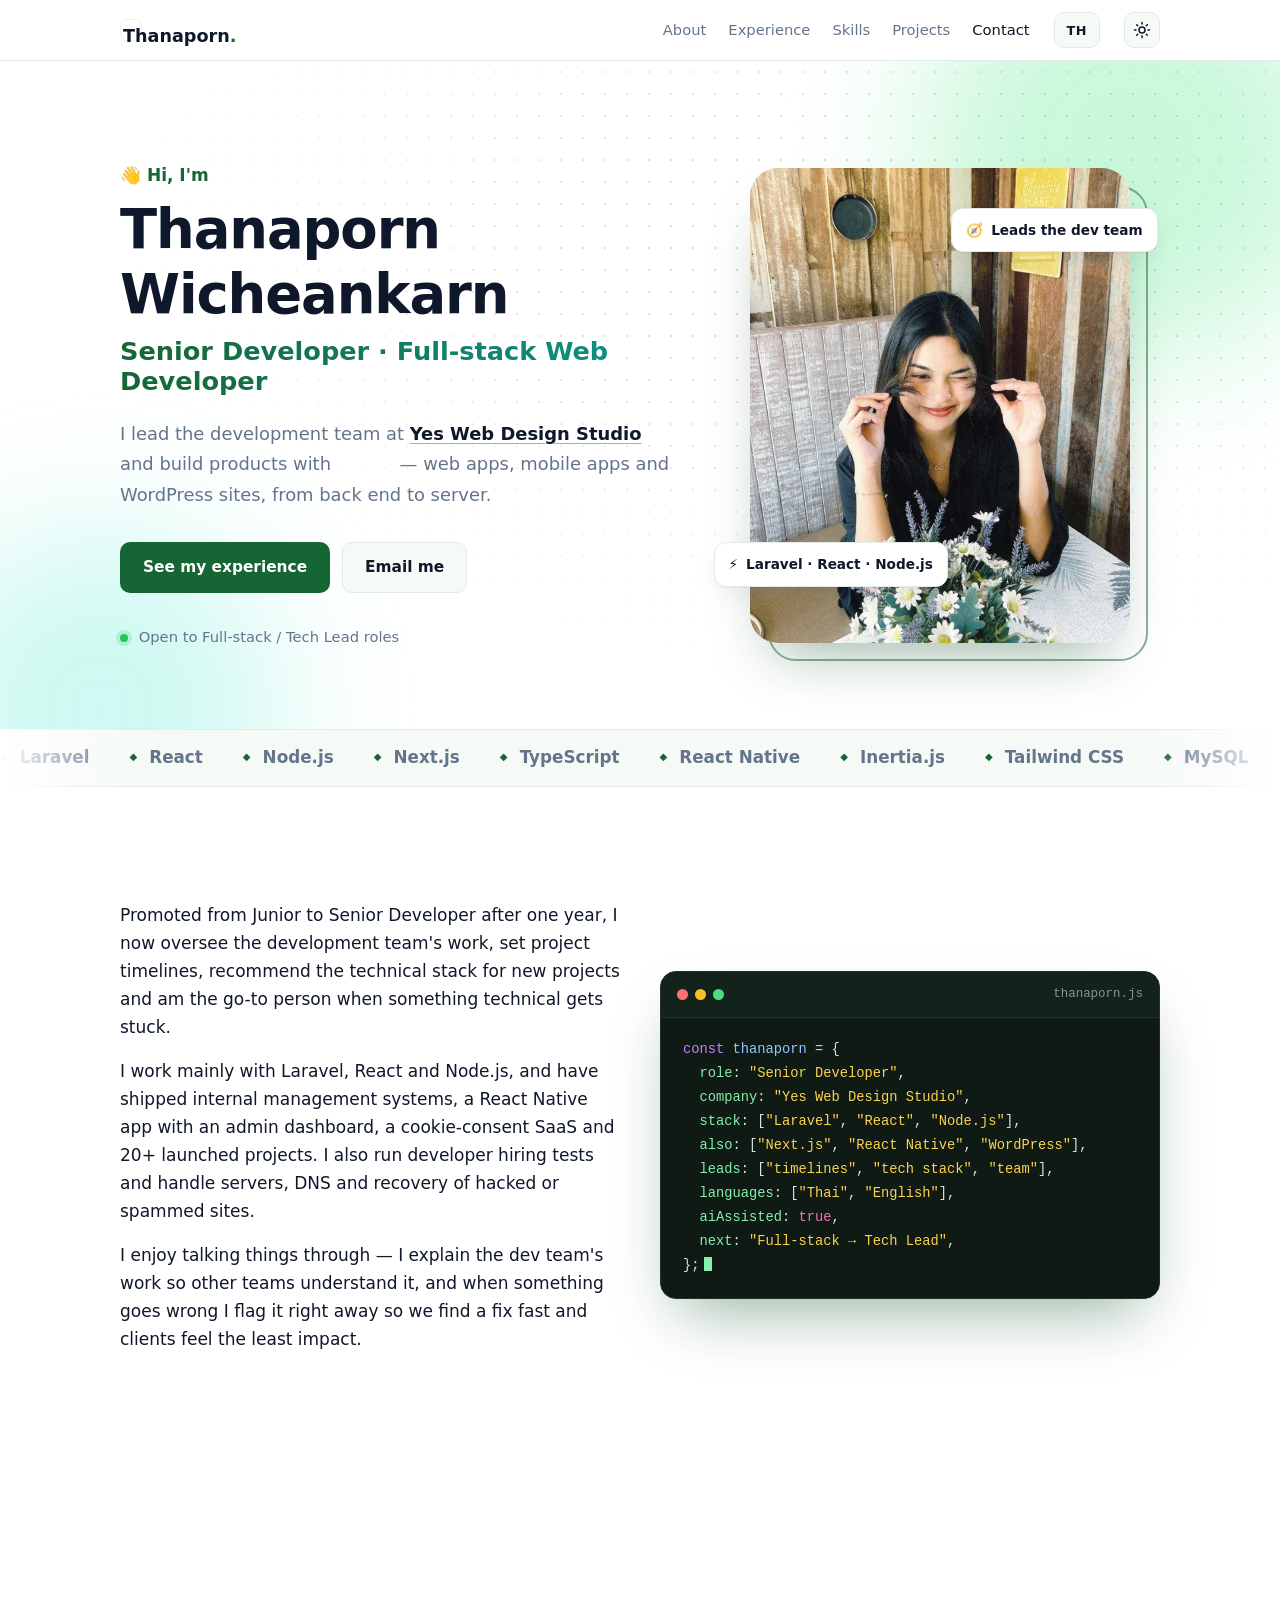
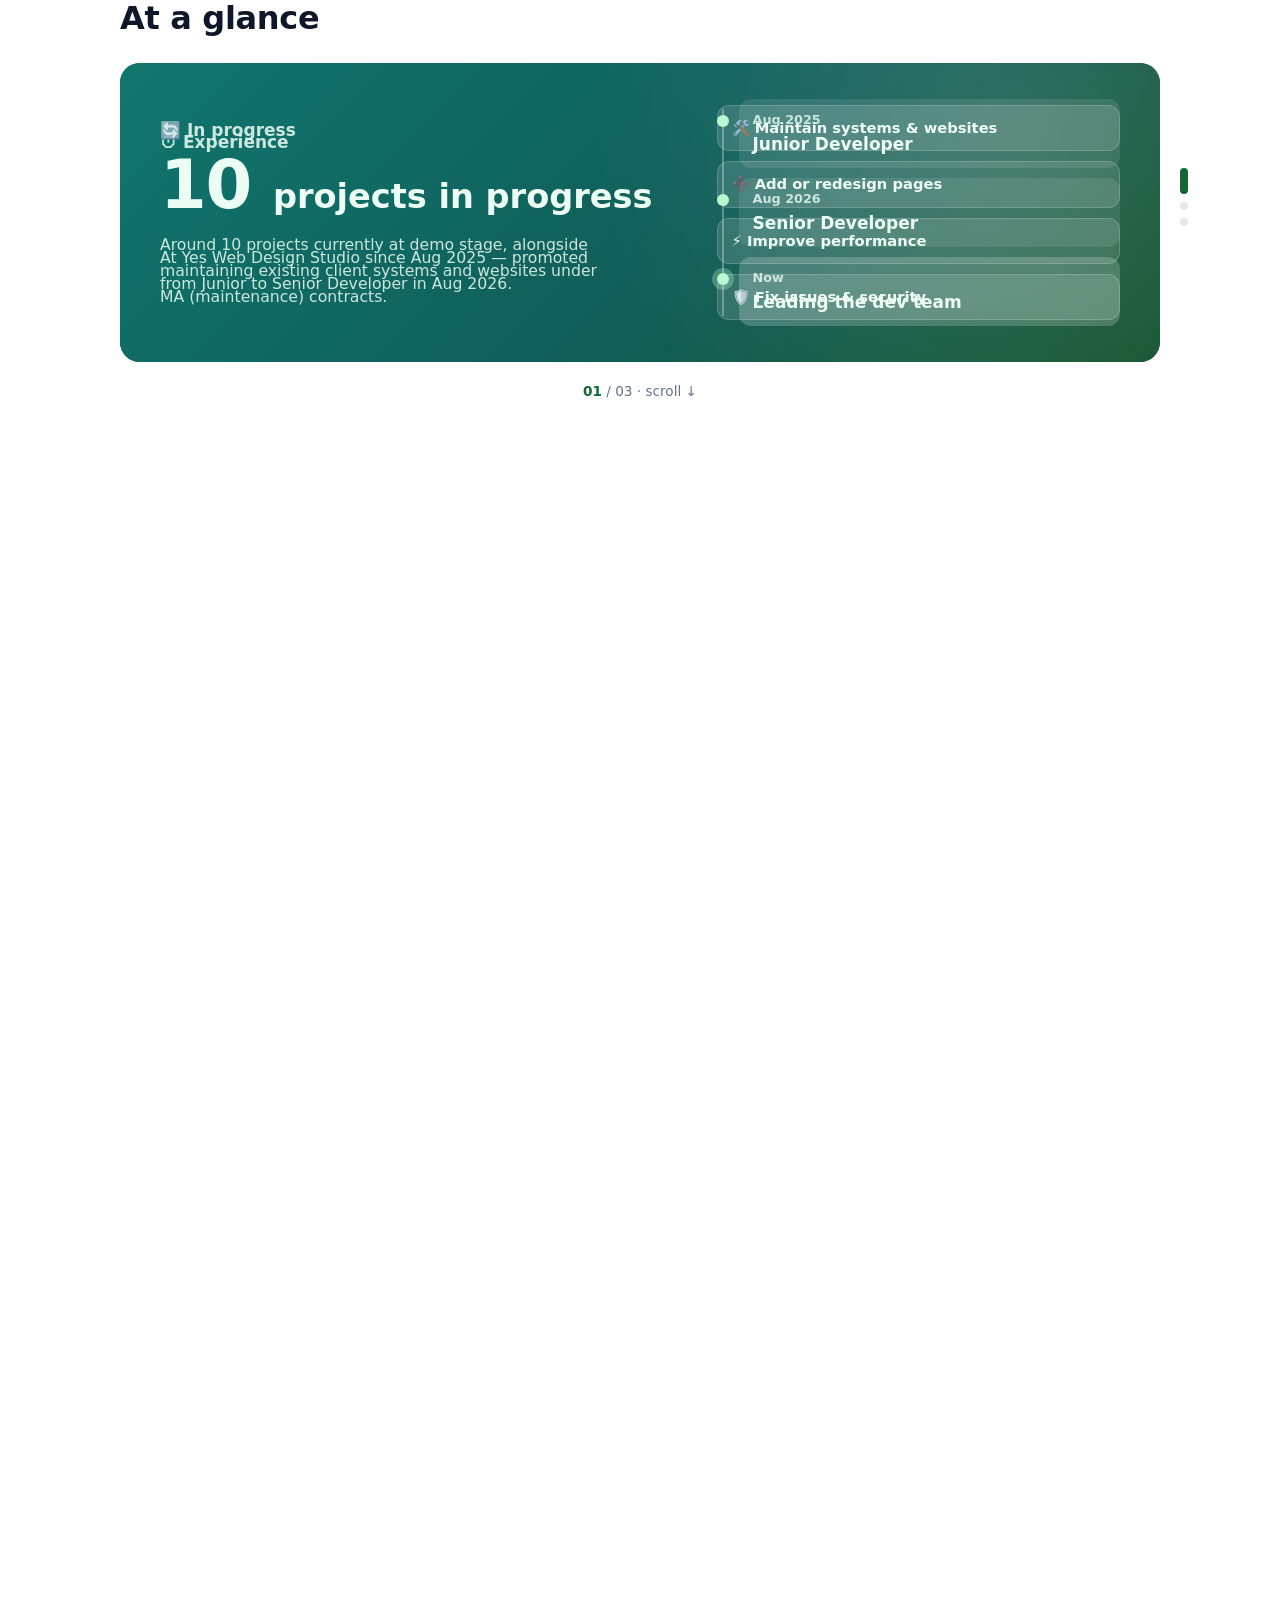
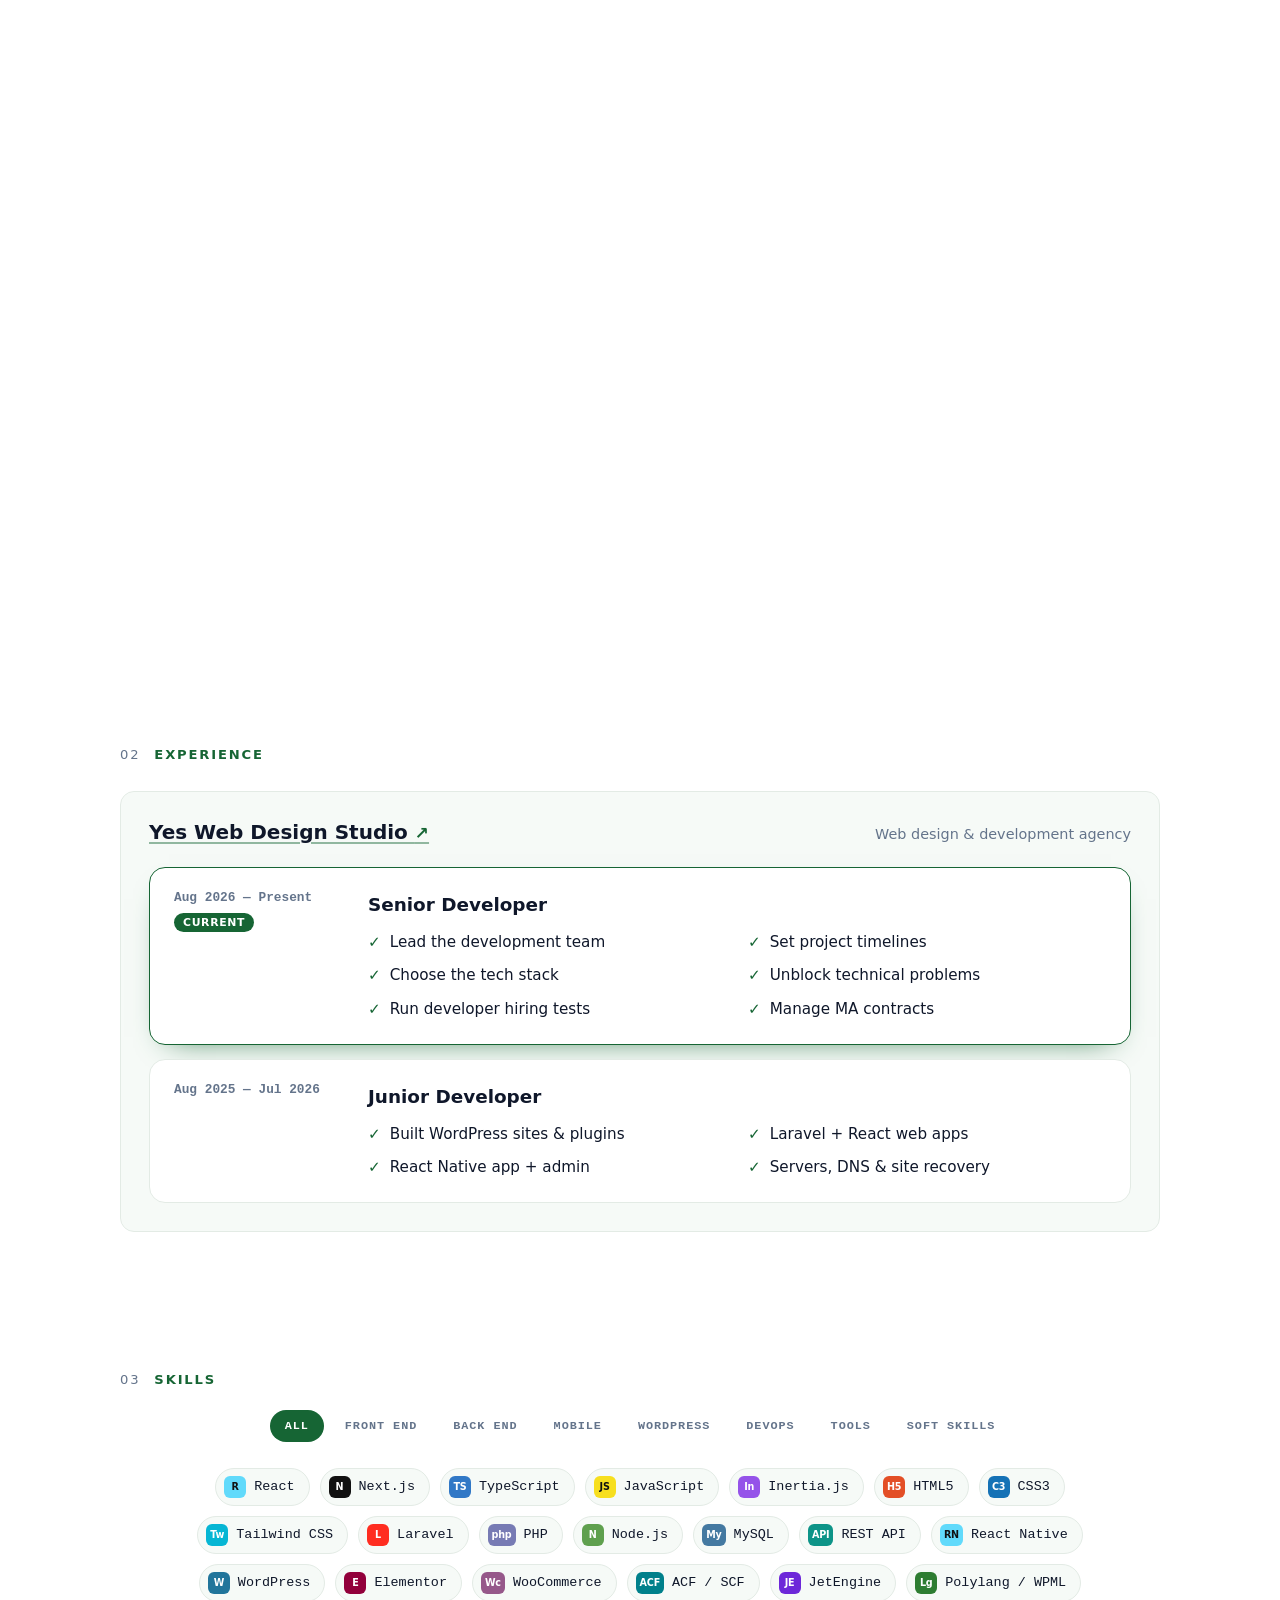
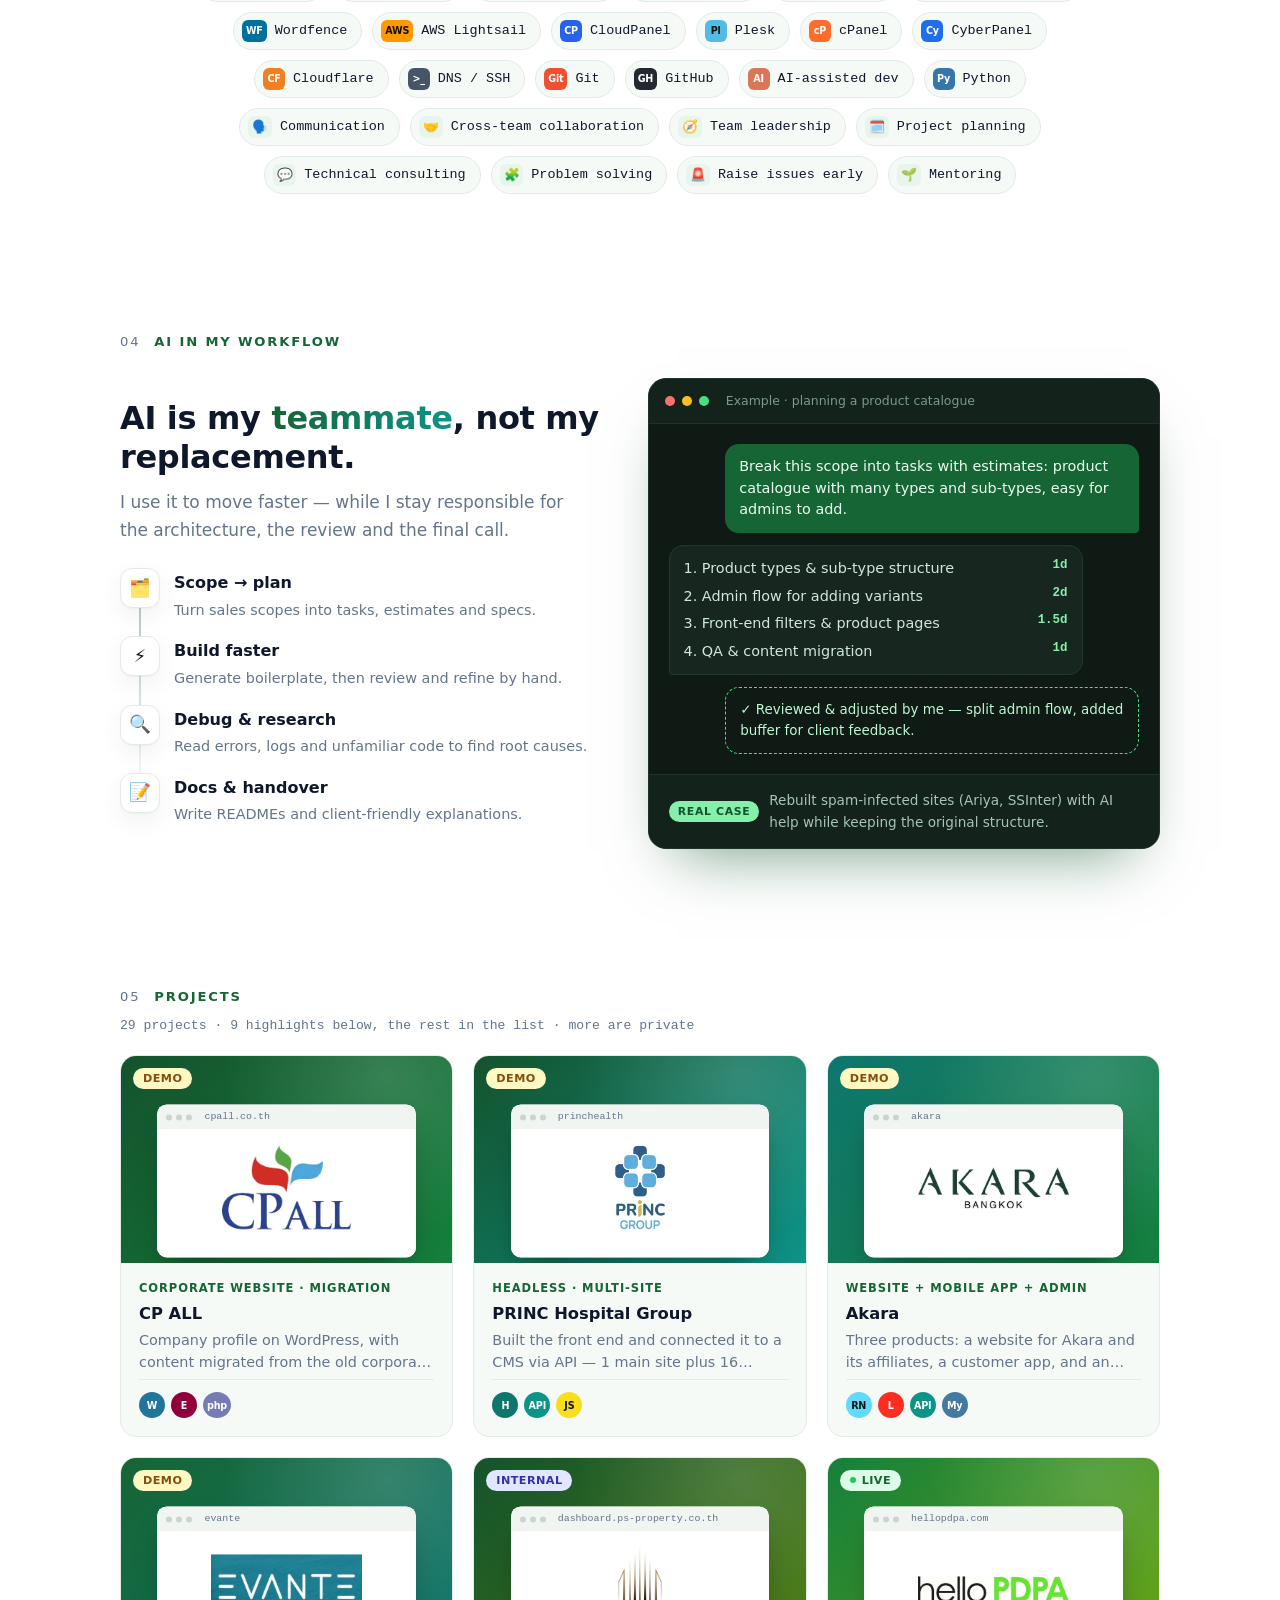
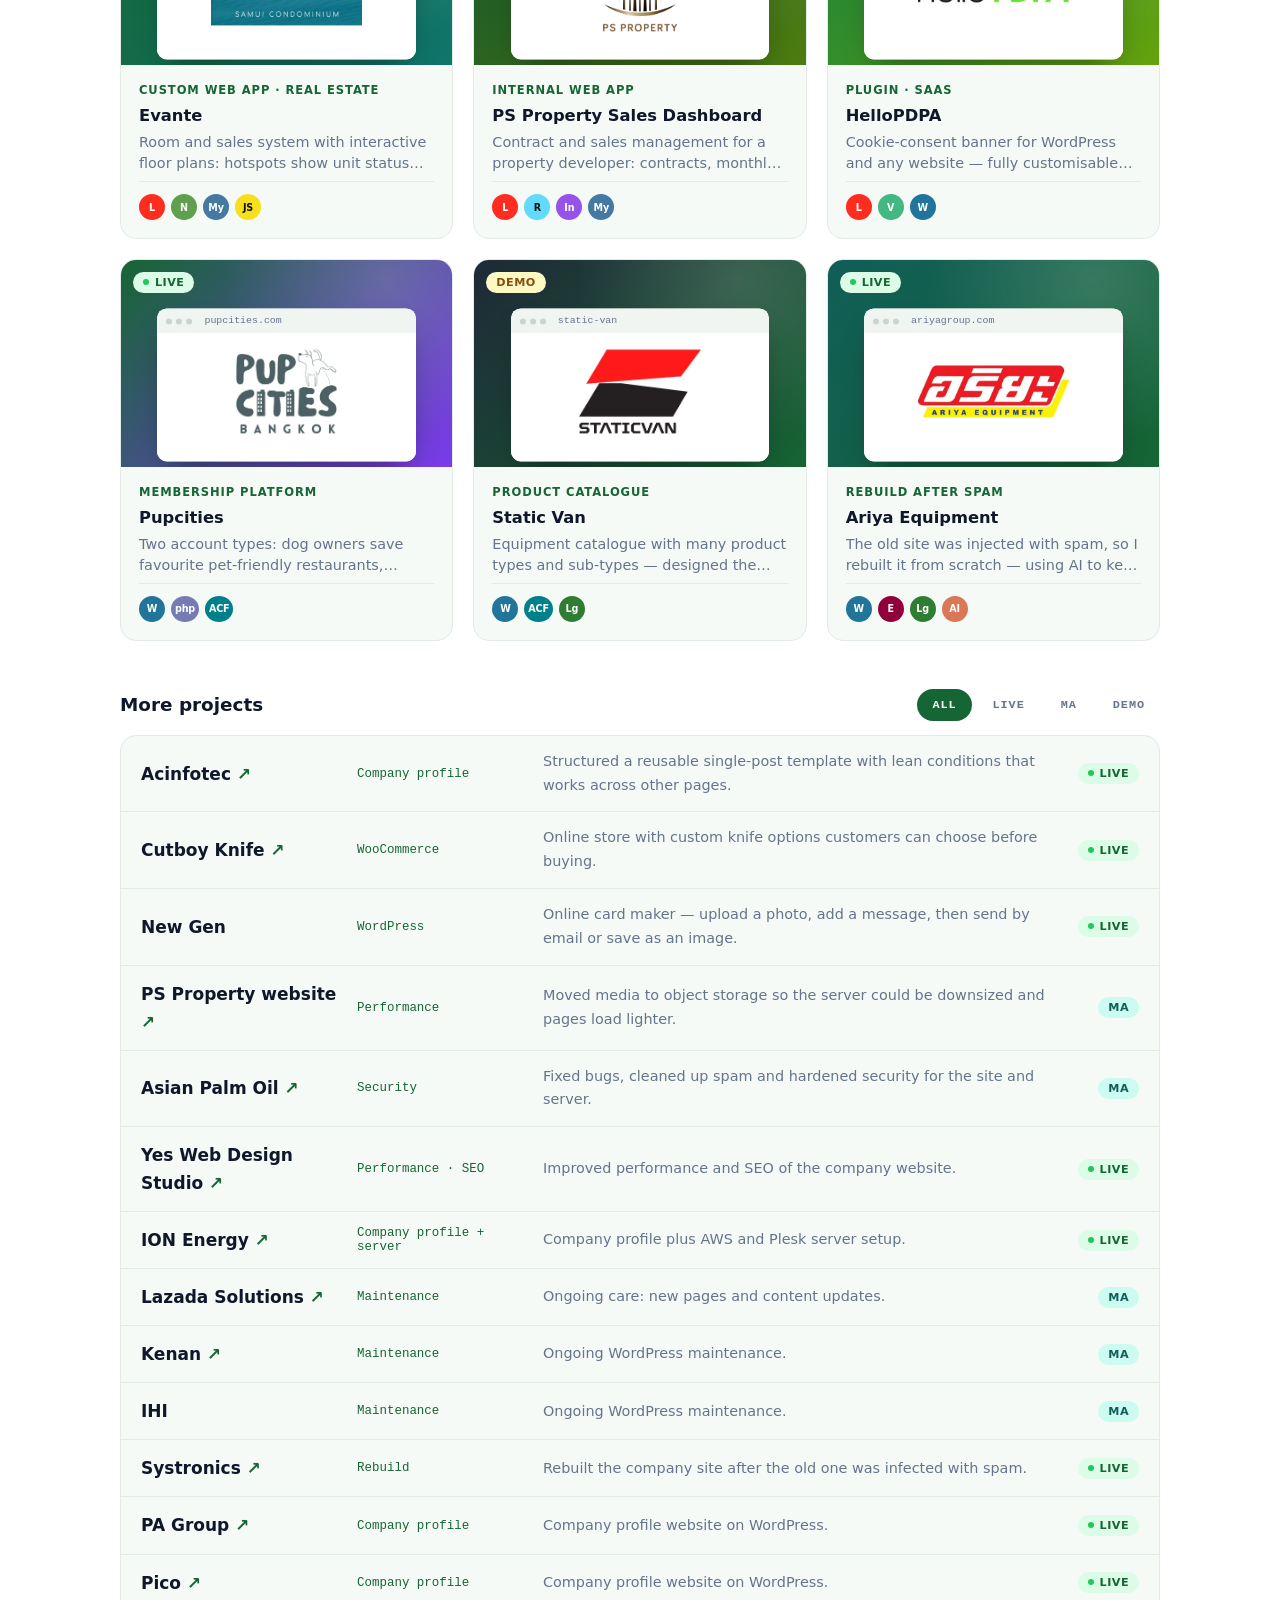
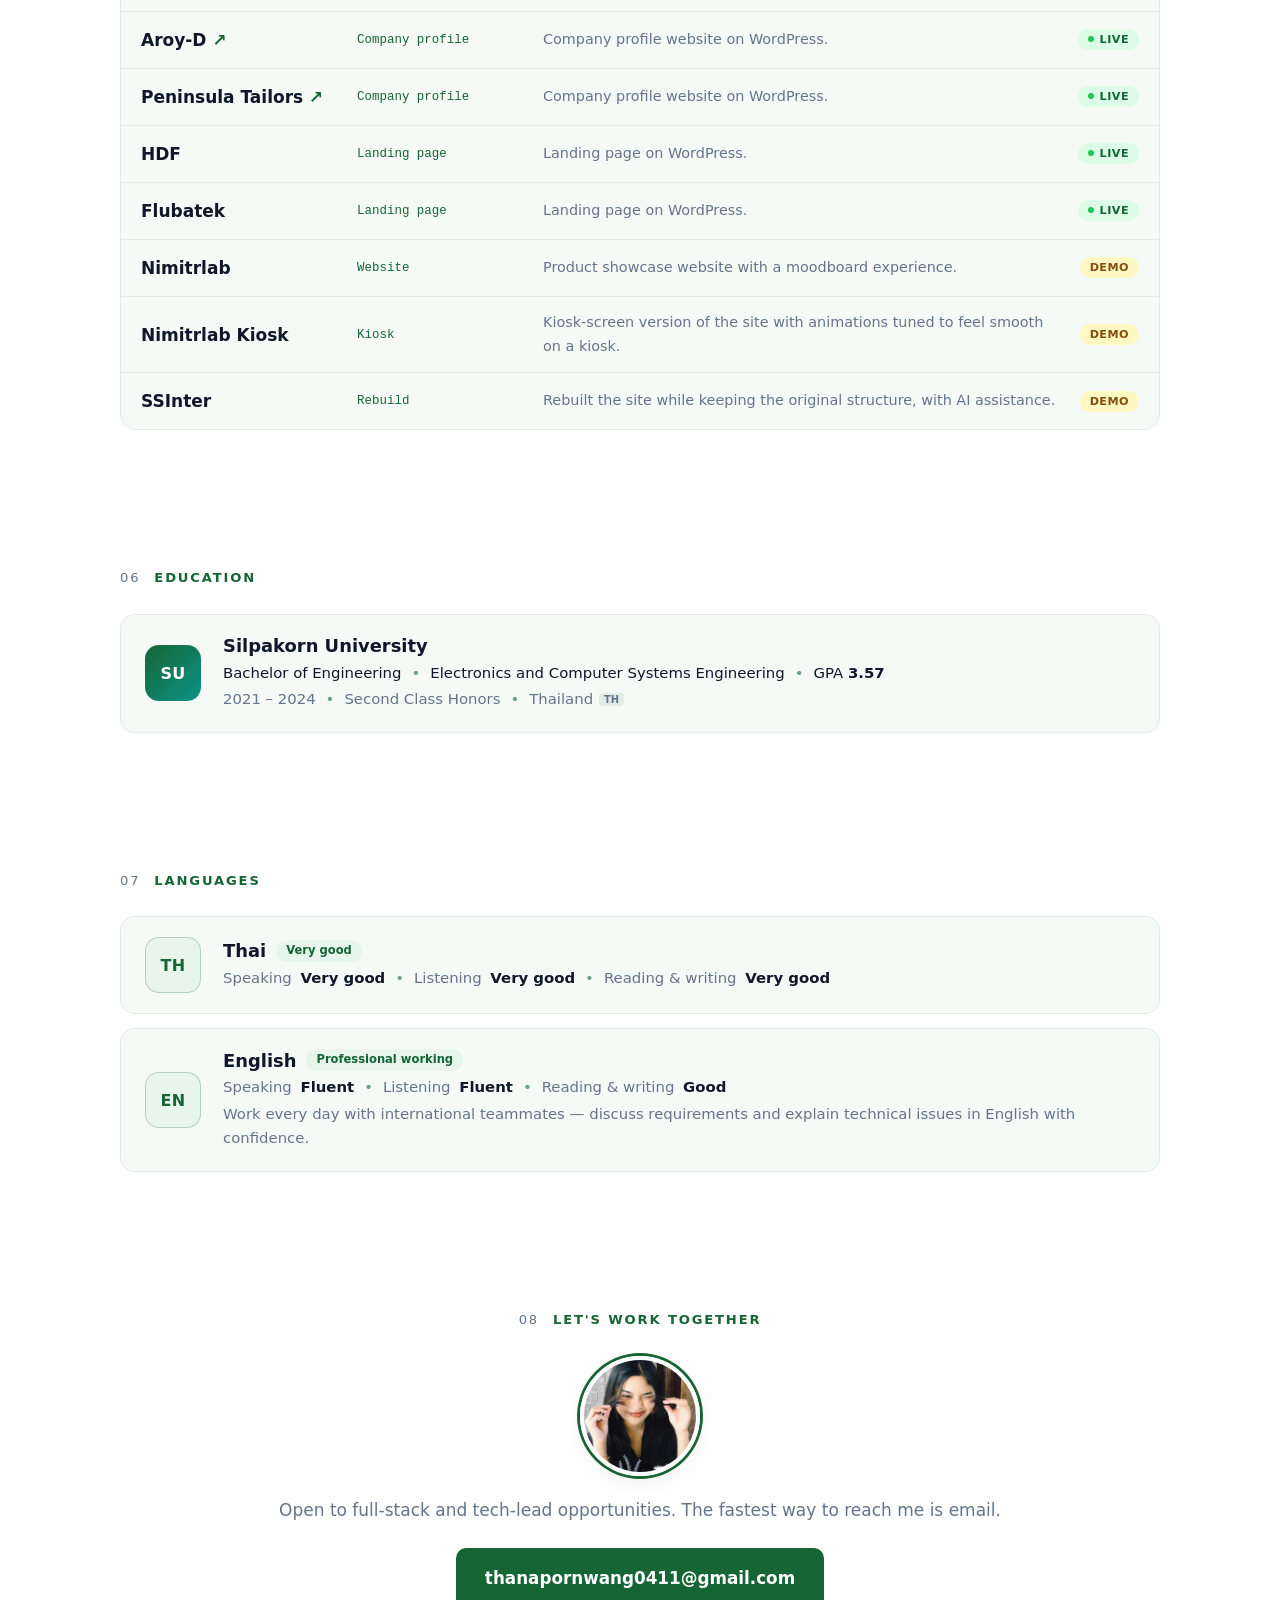
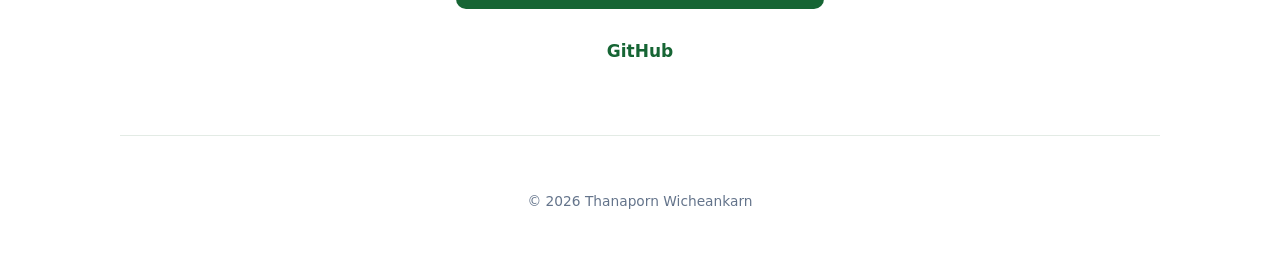
==== index.html @ ad89d225 "Experience: role cards (option B); redesign AI section with chat example Co-Authored-By: Claude Opus" ====
<!DOCTYPE html>
<html lang="en">
<head>
  <meta charset="UTF-8">
  <meta name="viewport" content="width=device-width, initial-scale=1.0">
  <meta name="color-scheme" content="light dark">
  <title>Thanaporn Wicheankarn — Senior Developer · Full-stack Web Developer</title>
  <meta name="description" content="Senior Developer at Yes Web Design Studio. Laravel, React, Node.js, React Native and WordPress — leading a development team and shipping web apps, mobile apps and websites end to end.">

  <meta property="og:title" content="Thanaporn Wicheankarn — Senior Developer">
  <meta property="og:description" content="Full-stack web developer · Laravel · React · Node.js · WordPress">
  <meta property="og:type" content="website">
  <meta property="og:url" content="https://thanaporn77.github.io/">

  <link rel="icon" href="data:image/svg+xml,<svg xmlns='http://www.w3.org/2000/svg' viewBox='0 0 32 32'><rect width='32' height='32' rx='8' fill='%23166534'/><text x='50%' y='56%' font-family='system-ui' font-size='18' font-weight='700' fill='white' text-anchor='middle' dominant-baseline='middle'>T</text></svg>">
  <link rel="stylesheet" href="style.css">
  <script>
    document.documentElement.classList.add('js');
    try { const t = localStorage.getItem('theme'); if (t) document.documentElement.dataset.theme = t; } catch (e) {}
  </script>
  <script src="script.js" defer></script>
</head>
<body>
  <div class="progress" id="progress" aria-hidden="true"></div>

  <header class="nav">
    <div class="container nav-inner">
      <a href="#top" class="logo">Thanaporn<span>.</span></a>
      <nav class="nav-links" aria-label="Main">
        <a href="#about" data-th="เกี่ยวกับ">About</a>
        <a href="#experience" data-th="ประสบการณ์">Experience</a>
        <a href="#skills" data-th="ทักษะ">Skills</a>
                <a href="#projects" data-th="ผลงาน">Projects</a>
        <a href="#contact" data-th="ติดต่อ">Contact</a>
      </nav>
      <button class="lang-toggle" id="langToggle" aria-label="Switch language / เปลี่ยนภาษา"><span class="on-en">TH</span><span class="on-th">EN</span></button>
      <button class="theme-toggle" id="themeToggle" aria-label="Toggle dark mode">
        <svg class="icon-sun" viewBox="0 0 24 24" width="18" height="18" fill="none" stroke="currentColor" stroke-width="2" stroke-linecap="round"><circle cx="12" cy="12" r="4"/><path d="M12 2v2M12 20v2M4.9 4.9l1.4 1.4M17.7 17.7l1.4 1.4M2 12h2M20 12h2M4.9 19.1l1.4-1.4M17.7 6.3l1.4-1.4"/></svg>
        <svg class="icon-moon" viewBox="0 0 24 24" width="18" height="18" fill="none" stroke="currentColor" stroke-width="2" stroke-linecap="round" stroke-linejoin="round"><path d="M21 12.8A9 9 0 1 1 11.2 3a7 7 0 0 0 9.8 9.8z"/></svg>
      </button>
    </div>
  </header>

  <main id="top">

    <!-- ===== HERO ===== -->
    <section class="hero">
      <div class="hero-bg" aria-hidden="true"><span class="blob b1"></span><span class="blob b2"></span><span class="grid-bg"></span></div>
      <div class="container hero-grid">
        <div>
          <p class="eyebrow reveal" data-th="&lt;span class=&quot;wave&quot;&gt;👋&lt;/span&gt; สวัสดีค่ะ ฉันชื่อ"><span class="wave">👋</span> Hi, I'm</p>
          <h1 class="reveal">Thanaporn Wicheankarn</h1>
          <h2 class="hero-role reveal">Senior Developer · Full-stack Web Developer</h2>
          <p class="hero-lead reveal" data-th="ดูแลทีมพัฒนาที่ &lt;a class=&quot;co-link&quot; href=&quot;https://yeswebdesignstudio.com/th/home/&quot; target=&quot;_blank&quot; rel=&quot;noopener&quot;&gt;&lt;strong&gt;Yes Web Design Studio&lt;/strong&gt;&lt;/a&gt; และสร้างงานด้วย &lt;span class=&quot;rotator&quot; id=&quot;rotator&quot; aria-live=&quot;polite&quot;&gt;Laravel&lt;/span&gt; — ทั้งเว็บแอป แอปมือถือ และเว็บ WordPress ตั้งแต่หลังบ้านจนถึงเซิร์ฟเวอร์">
            I lead the development team at <a class="co-link" href="https://yeswebdesignstudio.com/th/home/" target="_blank" rel="noopener"><strong>Yes Web Design Studio</strong></a> and build
            products with <span class="rotator" id="rotator" aria-live="polite">Laravel</span>
            — web apps, mobile apps and WordPress sites, from back end to server.
          </p>
          <div class="hero-cta reveal">
            <a href="#experience" class="btn btn-primary" data-th="ดูประสบการณ์">See my experience</a>
            <a href="mailto:thanapornwang0411@gmail.com" class="btn btn-ghost" data-th="ส่งอีเมล">Email me</a>
          </div>
          <ul class="hero-meta reveal">
            <li data-th="&lt;span class=&quot;dot&quot;&gt;&lt;/span&gt; เปิดรับตำแหน่ง Full-stack / Tech Lead"><span class="dot"></span> Open to Full-stack / Tech Lead roles</li>
          </ul>
        </div>

        <figure class="photo reveal">
          <img src="assets/profile.webp" width="640" height="800" alt="Portrait of Thanaporn Wicheankarn" fetchpriority="high">
          <figcaption class="float-chip chip-a"><span>⚡</span> Laravel · React · Node.js</figcaption>
          <span class="float-chip chip-b" data-th="&lt;span&gt;🧭&lt;/span&gt; หัวหน้าทีมพัฒนา"><span>🧭</span> Leads the dev team</span>
        </figure>
      </div>
    </section>

    <!-- ===== MARQUEE ===== -->
    <div class="marquee" aria-label="Technologies I use">
      <div class="marquee-track">
        <ul><li>Laravel</li><li>React</li><li>Node.js</li><li>Next.js</li><li>TypeScript</li><li>React Native</li><li>Inertia.js</li><li>Tailwind CSS</li><li>MySQL</li><li>WordPress</li><li>JetEngine</li><li>WooCommerce</li><li>Cloudflare</li><li>AWS Lightsail</li></ul>
        <ul aria-hidden="true"><li>Laravel</li><li>React</li><li>Node.js</li><li>Next.js</li><li>TypeScript</li><li>React Native</li><li>Inertia.js</li><li>Tailwind CSS</li><li>MySQL</li><li>WordPress</li><li>JetEngine</li><li>WooCommerce</li><li>Cloudflare</li><li>AWS Lightsail</li></ul>
      </div>
    </div>

    <!-- ===== ABOUT ===== -->
    <section id="about" class="section container">
      <h3 class="section-title reveal" data-th="เกี่ยวกับ">About</h3>
      <div class="about-grid">
        <div class="reveal">
          <p data-th="ได้รับการเลื่อนตำแหน่งจาก Junior เป็น Senior Developer ภายในหนึ่งปี ปัจจุบันดูแลงานของทีมพัฒนา วาง timeline ของโปรเจค แนะนำ tech stack สำหรับโปรเจคใหม่ และเป็นคนที่ทีมมาปรึกษาเมื่อเจอปัญหาทางเทคนิค">
            Promoted from Junior to Senior Developer after one year, I now oversee the
            development team's work, set project timelines, recommend the technical stack
            for new projects and am the go-to person when something technical gets stuck.
          </p>
          <p data-th="ทำงานหลักด้วย Laravel, React และ Node.js มีผลงานทั้งระบบบริหารจัดการภายใน แอป React Native พร้อม admin dashboard, SaaS ด้าน cookie consent รวมงานที่ launch แล้วกว่า 20 งาน นอกจากนี้ยังออกแบบข้อสอบคัดเลือก developer และดูแลเซิร์ฟเวอร์ DNS รวมถึงกู้เว็บที่โดนแฮ็กหรือโดนสแปม">
            I work mainly with Laravel, React and Node.js, and have shipped internal
            management systems, a React Native app with an admin dashboard, a cookie-consent
            SaaS and 20+ launched projects. I also run developer hiring tests and handle
            servers, DNS and recovery of hacked or spammed sites.
          </p>
          <p data-th="ชอบพูดคุยและอธิบาย แปลงเนื้องานของทีมเดฟให้ทีมอื่นเข้าใจได้ง่าย และเมื่อเจอปัญหาจะรีบแจ้งทีมที่เกี่ยวข้องทันที เพื่อหาทางแก้ร่วมกันให้เร็วที่สุด และให้ลูกค้าได้รับผลกระทบน้อยที่สุด">I enjoy talking things through — I explain the dev team's work so other teams understand it, and when something goes wrong I flag it right away so we find a fix fast and clients feel the least impact.</p>
        </div>
        <div class="code-card reveal" aria-label="Profile summary as code">
          <div class="code-top"><span></span><span></span><span></span><em>thanaporn.js</em></div>
<pre><code><span class="k">const</span> <span class="v">thanaporn</span> = {
  <span class="p">role</span>: <span class="s">"Senior Developer"</span>,
  <span class="p">company</span>: <span class="s">"Yes Web Design Studio"</span>,
  <span class="p">stack</span>: [<span class="s">"Laravel"</span>, <span class="s">"React"</span>, <span class="s">"Node.js"</span>],
  <span class="p">also</span>: [<span class="s">"Next.js"</span>, <span class="s">"React Native"</span>, <span class="s">"WordPress"</span>],
  <span class="p">leads</span>: [<span class="s">"timelines"</span>, <span class="s">"tech stack"</span>, <span class="s">"team"</span>],
  <span class="p">languages</span>: [<span class="s">"Thai"</span>, <span class="s">"English"</span>],
  <span class="p">aiAssisted</span>: <span class="b">true</span>,
  <span class="p">next</span>: <span class="s">"Full-stack → Tech Lead"</span>,
};<span class="caret"></span></code></pre>
        </div>
      </div>
      <div class="scrolly" id="scrolly">
        <div class="scrolly-sticky">
        <p class="scrolly-title" data-th="สรุปภาพรวม">At a glance</p>
        <div class="scrolly-stage" id="slides">
          <article class="slide" aria-label="1 of 3">
            <div class="slide-main">
              <p class="slide-kicker" data-th="⏱ ประสบการณ์ทำงาน">⏱ Experience</p>
              <p class="slide-num"><span data-count="1">1</span>+ <span data-th="ปี">year</span></p>
              <p class="slide-text" data-th="ทำงานที่ Yes Web Design Studio ตั้งแต่ ส.ค. 2025 และได้เลื่อนจาก Junior เป็น Senior Developer ใน ส.ค. 2026">At Yes Web Design Studio since Aug 2025 — promoted from Junior to Senior Developer in Aug 2026.</p>
            </div>
            <ol class="slide-steps">
              <li><b>Aug 2025</b><span data-th="Junior Developer">Junior Developer</span></li>
              <li><b>Aug 2026</b><span data-th="Senior Developer">Senior Developer</span></li>
              <li class="now"><b><span data-th="ปัจจุบัน">Now</span></b><span data-th="ดูแลทีมพัฒนา">Leading the dev team</span></li>
            </ol>
          </article>
          <article class="slide" aria-label="2 of 3">
            <div class="slide-main">
              <p class="slide-kicker" data-th="✅ งานที่ launch แล้ว">✅ Launched projects</p>
              <p class="slide-num"><span data-count="20">20</span>+ <span data-th="งาน">launched</span></p>
              <p class="slide-text" data-th="ทั้งเว็บแอป ปลั๊กอิน เว็บไซต์บริษัท ร้านค้าออนไลน์ และงาน MA ที่ดูแลต่อเนื่อง บางงานเป็นงานภายในจึงแสดงเฉพาะบางส่วน">Web apps, a plugin, company websites, online stores and ongoing MA work. Some are internal, so only part is shown.</p>
            </div>
            <ul class="slide-tags">
              <li><span data-th="เว็บแอป">Web apps</span></li><li><span data-th="ปลั๊กอิน">Plugin</span></li><li>SaaS</li><li><span data-th="เว็บไซต์บริษัท">Company websites</span></li><li>WooCommerce</li><li>MA</li>
            </ul>
          </article>
          <article class="slide" aria-label="3 of 3">
            <div class="slide-main">
              <p class="slide-kicker" data-th="🔄 งานที่กำลังทำอยู่">🔄 In progress</p>
              <p class="slide-num"><span data-count="10">10</span> <span data-th="งานกำลังพัฒนา">projects in progress</span></p>
              <p class="slide-text" data-th="โปรเจคที่อยู่ในขั้น demo กำลังพัฒนาอยู่ราว 10 งาน ควบคู่กับดูแลระบบและเว็บไซต์ของลูกค้าเดิมภายใต้สัญญา MA (Maintenance)">Around 10 projects currently at demo stage, alongside maintaining existing client systems and websites under MA (maintenance) contracts.</p>
            </div>
            <ul class="slide-list">
              <li><span data-th="🛠️ ดูแลระบบและเว็บไซต์ต่อเนื่อง">🛠️ Maintain systems &amp; websites</span></li>
              <li><span data-th="➕ เพิ่มหน้าใหม่ / รีดีไซน์หน้าเดิม">➕ Add or redesign pages</span></li>
              <li><span data-th="⚡ ปรับ performance ให้เร็วขึ้น">⚡ Improve performance</span></li>
              <li><span data-th="🛡️ แก้ปัญหาและดูแลความปลอดภัย">🛡️ Fix issues &amp; security</span></li>
            </ul>
          </article>
        </div>
        <div class="scrolly-dots" id="dots" aria-hidden="true"><button></button><button></button><button></button></div>
        <p class="scrolly-hint" aria-hidden="true"><span id="slideNo">01</span> / 03 · <span data-th="เลื่อนลงเพื่อดูต่อ">scroll</span> ↓</p>
        </div>
      </div>
    </section>

    <!-- ===== EXPERIENCE ===== -->
    <section id="experience" class="section container">
      <h3 class="section-title reveal" data-th="ประสบการณ์">Experience</h3>
      <div class="xp card reveal">
        <div class="co">
          <h4><a class="co-link" href="https://yeswebdesignstudio.com/th/home/" target="_blank" rel="noopener">Yes Web Design Studio <span aria-hidden="true">↗</span></a></h4>
          <span class="muted" data-th="บริษัทออกแบบและพัฒนาเว็บไซต์">Web design &amp; development agency</span>
        </div>
        <div class="roles">
          <div class="role cur">
            <div><div class="when" data-th="ส.ค. 2026 — ปัจจุบัน">Aug 2026 — Present</div><span class="tag" data-th="ปัจจุบัน">CURRENT</span></div>
            <div><h5>Senior Developer</h5><ul class="checks"><li><span data-th="ดูแลทีมพัฒนา">Lead the development team</span></li><li><span data-th="วาง timeline ของโปรเจค">Set project timelines</span></li><li><span data-th="เลือก tech stack">Choose the tech stack</span></li><li><span data-th="ช่วยแก้ปัญหาทางเทคนิค">Unblock technical problems</span></li><li><span data-th="คุมข้อสอบคัดเลือก developer">Run developer hiring tests</span></li><li><span data-th="ดูแลงาน MA">Manage MA contracts</span></li></ul></div>
          </div>
          <div class="role">
            <div><div class="when" data-th="ส.ค. 2025 — ก.ค. 2026">Aug 2025 — Jul 2026</div></div>
            <div><h5>Junior Developer</h5><ul class="checks"><li><span data-th="ทำเว็บและปลั๊กอิน WordPress">Built WordPress sites &amp; plugins</span></li><li><span data-th="เว็บแอป Laravel + React">Laravel + React web apps</span></li><li><span data-th="แอป React Native + ระบบหลังบ้าน">React Native app + admin</span></li><li><span data-th="เซิร์ฟเวอร์ DNS และกู้เว็บ">Servers, DNS &amp; site recovery</span></li></ul></div>
          </div>
        </div>
      </div>
    </section>

    <!-- ===== SKILLS ===== -->
    <section id="skills" class="section container">
      <div class="head-row">
        <h3 class="section-title reveal" data-th="ทักษะ">Skills</h3>
      </div>
      <div class="filters reveal" role="toolbar" aria-label="Filter skills"><button class="filter active" data-filter="all" data-th="ทั้งหมด">All</button><button class="filter" data-filter="fe" data-th="Front end">Front end</button><button class="filter" data-filter="be" data-th="Back end">Back end</button><button class="filter" data-filter="mo" data-th="Mobile">Mobile</button><button class="filter" data-filter="wp" data-th="WordPress">WordPress</button><button class="filter" data-filter="ops" data-th="DevOps">DevOps</button><button class="filter" data-filter="tl" data-th="เครื่องมือ">Tools</button><button class="filter" data-filter="soft" data-th="Soft skills">Soft skills</button></div>
      <ul class="skill-pills reveal" id="skillPills"><li data-cat="fe"><img class="logo" src="https://cdn.simpleicons.org/react" alt="" width="16" height="16" loading="lazy" onerror="this.remove()"><i class="ico" style="--c:#61DAFB;--f:#111">R</i>React</li><li data-cat="fe"><img class="logo" src="https://cdn.simpleicons.org/nextdotjs" alt="" width="16" height="16" loading="lazy" onerror="this.remove()"><i class="ico" style="--c:#111111;--f:#fff">N</i>Next.js</li><li data-cat="fe"><img class="logo" src="https://cdn.simpleicons.org/typescript" alt="" width="16" height="16" loading="lazy" onerror="this.remove()"><i class="ico" style="--c:#3178C6;--f:#fff">TS</i>TypeScript</li><li data-cat="fe"><img class="logo" src="https://cdn.simpleicons.org/javascript" alt="" width="16" height="16" loading="lazy" onerror="this.remove()"><i class="ico" style="--c:#F7DF1E;--f:#111">JS</i>JavaScript</li><li data-cat="fe"><img class="logo" src="https://cdn.simpleicons.org/inertia" alt="" width="16" height="16" loading="lazy" onerror="this.remove()"><i class="ico" style="--c:#9553E9;--f:#fff">In</i>Inertia.js</li><li data-cat="fe"><img class="logo" src="https://cdn.simpleicons.org/html5" alt="" width="16" height="16" loading="lazy" onerror="this.remove()"><i class="ico" style="--c:#E34F26;--f:#fff">H5</i>HTML5</li><li data-cat="fe"><img class="logo" src="https://cdn.simpleicons.org/css" alt="" width="16" height="16" loading="lazy" onerror="this.remove()"><i class="ico" style="--c:#1572B6;--f:#fff">C3</i>CSS3</li><li data-cat="fe"><img class="logo" src="https://cdn.simpleicons.org/tailwindcss" alt="" width="16" height="16" loading="lazy" onerror="this.remove()"><i class="ico" style="--c:#06B6D4;--f:#fff">Tw</i>Tailwind CSS</li><li data-cat="be"><img class="logo" src="https://cdn.simpleicons.org/laravel" alt="" width="16" height="16" loading="lazy" onerror="this.remove()"><i class="ico" style="--c:#FF2D20;--f:#fff">L</i>Laravel</li><li data-cat="be"><img class="logo" src="https://cdn.simpleicons.org/php" alt="" width="16" height="16" loading="lazy" onerror="this.remove()"><i class="ico" style="--c:#777BB4;--f:#fff">php</i>PHP</li><li data-cat="be"><img class="logo" src="https://cdn.simpleicons.org/nodedotjs" alt="" width="16" height="16" loading="lazy" onerror="this.remove()"><i class="ico" style="--c:#5FA04E;--f:#fff">N</i>Node.js</li><li data-cat="be"><img class="logo" src="https://cdn.simpleicons.org/mysql" alt="" width="16" height="16" loading="lazy" onerror="this.remove()"><i class="ico" style="--c:#4479A1;--f:#fff">My</i>MySQL</li><li data-cat="be"><i class="ico" style="--c:#0d9488;--f:#fff">API</i>REST API</li><li data-cat="mo"><img class="logo" src="https://cdn.simpleicons.org/react" alt="" width="16" height="16" loading="lazy" onerror="this.remove()"><i class="ico" style="--c:#61DAFB;--f:#111">RN</i>React Native</li><li data-cat="wp"><img class="logo" src="https://cdn.simpleicons.org/wordpress" alt="" width="16" height="16" loading="lazy" onerror="this.remove()"><i class="ico" style="--c:#21759B;--f:#fff">W</i>WordPress</li><li data-cat="wp"><img class="logo" src="https://cdn.simpleicons.org/elementor" alt="" width="16" height="16" loading="lazy" onerror="this.remove()"><i class="ico" style="--c:#92003B;--f:#fff">E</i>Elementor</li><li data-cat="wp"><img class="logo" src="https://cdn.simpleicons.org/woocommerce" alt="" width="16" height="16" loading="lazy" onerror="this.remove()"><i class="ico" style="--c:#96588A;--f:#fff">Wc</i>WooCommerce</li><li data-cat="wp"><i class="ico" style="--c:#00808B;--f:#fff">ACF</i>ACF / SCF</li><li data-cat="wp"><i class="ico" style="--c:#6D28D9;--f:#fff">JE</i>JetEngine</li><li data-cat="wp"><i class="ico" style="--c:#2E7D32;--f:#fff">Lg</i>Polylang / WPML</li><li data-cat="wp"><img class="logo" src="https://cdn.simpleicons.org/wordfence" alt="" width="16" height="16" loading="lazy" onerror="this.remove()"><i class="ico" style="--c:#00709E;--f:#fff">WF</i>Wordfence</li><li data-cat="ops"><i class="ico" style="--c:#FF9900;--f:#111">AWS</i>AWS Lightsail</li><li data-cat="ops"><i class="ico" style="--c:#2563EB;--f:#fff">CP</i>CloudPanel</li><li data-cat="ops"><img class="logo" src="https://cdn.simpleicons.org/plesk" alt="" width="16" height="16" loading="lazy" onerror="this.remove()"><i class="ico" style="--c:#52BBE6;--f:#111">Pl</i>Plesk</li><li data-cat="ops"><img class="logo" src="https://cdn.simpleicons.org/cpanel" alt="" width="16" height="16" loading="lazy" onerror="this.remove()"><i class="ico" style="--c:#FF6C2C;--f:#fff">cP</i>cPanel</li><li data-cat="ops"><i class="ico" style="--c:#1F6FEB;--f:#fff">Cy</i>CyberPanel</li><li data-cat="ops"><img class="logo" src="https://cdn.simpleicons.org/cloudflare" alt="" width="16" height="16" loading="lazy" onerror="this.remove()"><i class="ico" style="--c:#F38020;--f:#fff">CF</i>Cloudflare</li><li data-cat="ops"><img class="logo" src="https://cdn.simpleicons.org/gnubash" alt="" width="16" height="16" loading="lazy" onerror="this.remove()"><i class="ico" style="--c:#475569;--f:#fff">&gt;_</i>DNS / SSH</li><li data-cat="tl"><img class="logo" src="https://cdn.simpleicons.org/git" alt="" width="16" height="16" loading="lazy" onerror="this.remove()"><i class="ico" style="--c:#F05032;--f:#fff">Git</i>Git</li><li data-cat="tl"><img class="logo" src="https://cdn.simpleicons.org/github" alt="" width="16" height="16" loading="lazy" onerror="this.remove()"><i class="ico" style="--c:#24292F;--f:#fff">GH</i>GitHub</li><li data-cat="tl"><img class="logo" src="https://cdn.simpleicons.org/claude" alt="" width="16" height="16" loading="lazy" onerror="this.remove()"><i class="ico" style="--c:#D97757;--f:#fff">AI</i>AI-assisted dev</li><li data-cat="tl"><img class="logo" src="https://cdn.simpleicons.org/python" alt="" width="16" height="16" loading="lazy" onerror="this.remove()"><i class="ico" style="--c:#3776AB;--f:#fff">Py</i>Python</li><li data-cat="soft"><i class="ico ico-emoji">🗣️</i><span data-th="การสื่อสาร">Communication</span></li><li data-cat="soft"><i class="ico ico-emoji">🤝</i><span data-th="ทำงานร่วมกับทีมอื่น">Cross-team collaboration</span></li><li data-cat="soft"><i class="ico ico-emoji">🧭</i><span data-th="ภาวะผู้นำทีม">Team leadership</span></li><li data-cat="soft"><i class="ico ico-emoji">🗓️</i><span data-th="วางแผนโปรเจค">Project planning</span></li><li data-cat="soft"><i class="ico ico-emoji">💬</i><span data-th="ให้คำปรึกษาด้านเทคนิค">Technical consulting</span></li><li data-cat="soft"><i class="ico ico-emoji">🧩</i><span data-th="แก้ปัญหา">Problem solving</span></li><li data-cat="soft"><i class="ico ico-emoji">🚨</i><span data-th="แจ้งปัญหาเร็ว">Raise issues early</span></li><li data-cat="soft"><i class="ico ico-emoji">🌱</i><span data-th="สอนงาน">Mentoring</span></li></ul>
    </section>

    <!-- ===== AI ===== -->
    <section id="ai" class="section container">
      <h3 class="section-title reveal" data-th="การใช้ AI ในการทำงาน">AI in My Workflow</h3>
      <div class="ai2">
        <div class="ai2-left reveal">
          <p class="ai2-lead"><span data-th="AI คือ&lt;em&gt;ผู้ช่วย&lt;/em&gt; ไม่ใช่ตัวแทน">AI is my <em>teammate</em>, not my replacement.</span></p>
          <p class="ai2-sub" data-th="ใช้ AI ช่วยให้งานเร็วขึ้น โดยที่ยังรับผิดชอบเรื่องสถาปัตยกรรม การรีวิว และการตัดสินใจสุดท้ายเอง">I use it to move faster — while I stay responsible for the architecture, the review and the final call.</p>
          <ol class="ai2-steps"><li><span class="ai-ic" aria-hidden="true">🗂️</span><div><h5 data-th="Scope → แผนงาน">Scope → plan</h5><p data-th="แตก scope เป็น task ประเมินเวลา และ spec">Turn sales scopes into tasks, estimates and specs.</p></div></li><li><span class="ai-ic" aria-hidden="true">⚡</span><div><h5 data-th="พัฒนาเร็วขึ้น">Build faster</h5><p data-th="ให้ AI ช่วยร่างโค้ด แล้วรีวิวและปรับเอง">Generate boilerplate, then review and refine by hand.</p></div></li><li><span class="ai-ic" aria-hidden="true">🔍</span><div><h5 data-th="Debug และค้นคว้า">Debug &amp; research</h5><p data-th="อ่าน error, log และโค้ดที่ไม่คุ้น เพื่อหาต้นเหตุ">Read errors, logs and unfamiliar code to find root causes.</p></div></li><li><span class="ai-ic" aria-hidden="true">📝</span><div><h5 data-th="เอกสารและส่งมอบ">Docs &amp; handover</h5><p data-th="เขียน README และคำอธิบายที่ลูกค้าเข้าใจง่าย">Write READMEs and client-friendly explanations.</p></div></li></ol>
        </div>
        <div class="chat reveal" aria-label="Example of an AI-assisted workflow">
          <div class="chat-top"><span></span><span></span><span></span><em data-th="ตัวอย่าง · วางแผนระบบแคตตาล็อกสินค้า">Example · planning a product catalogue</em></div>
          <div class="chat-body">
            <div class="msg me"><span data-th="ช่วยแตก scope นี้เป็น task พร้อมประเมินเวลา: แคตตาล็อกสินค้าหลายประเภทและประเภทย่อย ให้แอดมินเพิ่มสินค้าได้ง่าย">Break this scope into tasks with estimates: product catalogue with many types and sub-types, easy for admins to add.</span></div>
            <div class="msg ai">
              <ol>
                <li><span data-th="โครงสร้างประเภทและประเภทย่อย">Product types &amp; sub-type structure</span><b>1d</b></li>
                <li><span data-th="flow หลังบ้านสำหรับเพิ่มสินค้าย่อย">Admin flow for adding variants</span><b>2d</b></li>
                <li><span data-th="ตัวกรองและหน้าสินค้าหน้าบ้าน">Front-end filters &amp; product pages</span><b>1.5d</b></li>
                <li><span data-th="ทดสอบและย้ายข้อมูล">QA &amp; content migration</span><b>1d</b></li>
              </ol>
            </div>
            <div class="msg review">✓ <span data-th="รีวิวและปรับเอง แยก flow หลังบ้าน และเผื่อเวลาสำหรับ feedback จากลูกค้า">Reviewed &amp; adjusted by me — split admin flow, added buffer for client feedback.</span></div>
          </div>
          <div class="chat-foot">
            <span class="ai-case"><span data-th="งานจริง">Real case</span></span>
            <span data-th="ทำเว็บที่โดนสแปมใหม่ (Ariya, SSInter) โดยใช้ AI ช่วยคงโครงสร้างเดิม">Rebuilt spam-infected sites (Ariya, SSInter) with AI help while keeping the original structure.</span>
          </div>
        </div>
      </div>
    </section>

    <!-- ===== PROJECTS ===== -->
    <section id="projects" class="section container">
      <h3 class="section-title reveal" data-th="ผลงาน">Projects</h3>
      <p class="pcount reveal"><span data-th="รวม 29 โปรเจค · งานเด่น 9 งานด้านล่าง ที่เหลืออยู่ในรายการ · ยังมีงานภายในที่เปิดเผยไม่ได้อีก">29 projects · 9 highlights below, the rest in the list · more are private</span></p>
      <div class="pgrid">
        <article class="pcard reveal">
          <div class="pthumb" style="--g1:#14532d;--g2:#15803d">
            <div class="mock"><div class="mock-bar"><span></span><span></span><span></span><em>cpall.co.th</em></div><div class="mock-body has-logo"><img class="plogo" src="assets/logos/cpall.webp" alt="CP ALL logo" loading="lazy"></div></div>
            <span class="pbadge demo" data-th="Demo">Demo</span><span class="pview" data-th="ขอดูได้เมื่อสัมภาษณ์">Available on request</span>
          </div>
          <div class="pbody">
            <span class="ptype" data-th="เว็บองค์กร · ย้ายข้อมูล">Corporate website · Migration</span>
            <h4 data-th="CP ALL">CP ALL</h4>
            <p data-th="เว็บไซต์ company profile บน WordPress พร้อมย้ายข้อมูลจากเว็บเดิมทั้งหมด">Company profile on WordPress, with content migrated from the old corporate site.</p>
            <ul class="picons"><li title="WordPress"><img class="logo" src="https://cdn.simpleicons.org/wordpress" alt="" width="16" height="16" loading="lazy" onerror="this.remove()"><i class="ico" style="--c:#21759B;--f:#fff">W</i></li><li title="Elementor"><img class="logo" src="https://cdn.simpleicons.org/elementor" alt="" width="16" height="16" loading="lazy" onerror="this.remove()"><i class="ico" style="--c:#92003B;--f:#fff">E</i></li><li title="PHP"><img class="logo" src="https://cdn.simpleicons.org/php" alt="" width="16" height="16" loading="lazy" onerror="this.remove()"><i class="ico" style="--c:#777BB4;--f:#fff">php</i></li></ul>
          </div>
        </article>
        <article class="pcard reveal">
          <div class="pthumb" style="--g1:#14532d;--g2:#0d9488">
            <div class="mock"><div class="mock-bar"><span></span><span></span><span></span><em>princhealth</em></div><div class="mock-body has-logo"><img class="plogo" src="assets/logos/princ.webp" alt="PRINC Hospital Group logo" loading="lazy"></div></div>
            <span class="pbadge demo" data-th="Demo">Demo</span><span class="pview" data-th="ขอดูได้เมื่อสัมภาษณ์">Available on request</span>
          </div>
          <div class="pbody">
            <span class="ptype" data-th="Headless · หลายเว็บไซต์">Headless · Multi-site</span>
            <h4 data-th="PRINC Hospital Group">PRINC Hospital Group</h4>
            <p data-th="พัฒนาหน้าเว็บและเชื่อมกับ CMS ผ่าน API รวม 1 เว็บหลัก และเว็บโรงพยาบาลย่อยอีก 16 แห่ง">Built the front end and connected it to a CMS via API — 1 main site plus 16 hospital sites.</p>
            <ul class="picons"><li title="Headless CMS"><i class="ico" style="--c:#0F766E;--f:#fff">H</i></li><li title="REST API"><i class="ico" style="--c:#0d9488;--f:#fff">API</i></li><li title="JavaScript"><img class="logo" src="https://cdn.simpleicons.org/javascript" alt="" width="16" height="16" loading="lazy" onerror="this.remove()"><i class="ico" style="--c:#F7DF1E;--f:#111">JS</i></li></ul>
          </div>
        </article>
        <article class="pcard reveal">
          <div class="pthumb" style="--g1:#0f766e;--g2:#15803d">
            <div class="mock"><div class="mock-bar"><span></span><span></span><span></span><em>akara</em></div><div class="mock-body has-logo"><img class="plogo" src="assets/logos/akara.webp" alt="Akara logo" loading="lazy"></div></div>
            <span class="pbadge demo" data-th="Demo">Demo</span><span class="pview" data-th="ขอดูได้เมื่อสัมภาษณ์">Available on request</span>
          </div>
          <div class="pbody">
            <span class="ptype" data-th="เว็บไซต์ + แอป + ระบบหลังบ้าน">Website + Mobile app + Admin</span>
            <h4 data-th="Akara">Akara</h4>
            <p data-th="พัฒนา 3 ส่วน: เว็บไซต์ Akara และบริษัทในเครือ แอปสำหรับลูกค้า และ admin dashboard จัดการร้านอาหาร อีเวนต์ พร้อมเชื่อม API กับระบบ POS และระบบจองร้านอาหาร">Three products: a website for Akara and its affiliates, a customer app, and an admin dashboard for restaurants and events — integrated with POS and table-booking APIs.</p>
            <ul class="picons"><li title="React Native"><img class="logo" src="https://cdn.simpleicons.org/react" alt="" width="16" height="16" loading="lazy" onerror="this.remove()"><i class="ico" style="--c:#61DAFB;--f:#111">RN</i></li><li title="Laravel"><img class="logo" src="https://cdn.simpleicons.org/laravel" alt="" width="16" height="16" loading="lazy" onerror="this.remove()"><i class="ico" style="--c:#FF2D20;--f:#fff">L</i></li><li title="REST API"><i class="ico" style="--c:#0d9488;--f:#fff">API</i></li><li title="MySQL"><img class="logo" src="https://cdn.simpleicons.org/mysql" alt="" width="16" height="16" loading="lazy" onerror="this.remove()"><i class="ico" style="--c:#4479A1;--f:#fff">My</i></li></ul>
          </div>
        </article>
        <article class="pcard reveal">
          <div class="pthumb" style="--g1:#166534;--g2:#0f766e">
            <div class="mock"><div class="mock-bar"><span></span><span></span><span></span><em>evante</em></div><div class="mock-body has-logo"><img class="plogo" src="assets/logos/evante.webp" alt="Evante logo" loading="lazy"></div></div>
            <span class="pbadge demo" data-th="Demo">Demo</span><span class="pview" data-th="ขอดูได้เมื่อสัมภาษณ์">Available on request</span>
          </div>
          <div class="pbody">
            <span class="ptype" data-th="เว็บแอป · อสังหาริมทรัพย์">Custom web app · Real estate</span>
            <h4 data-th="Evante">Evante</h4>
            <p data-th="ระบบดูแลห้องพักและการขายโครงการ มีแปลนแบบ hotspot แสดงสถานะห้องว่าง/ไม่ว่างและข้อมูลห้องให้ลูกค้ากดดูเอง เซลส์เก็บข้อมูลลูกค้าผ่านฟอร์ม และออกรายงานประจำปี">Room and sales system with interactive floor plans: hotspots show unit status and details, sales capture leads through forms, and the system produces annual reports.</p>
            <ul class="picons"><li title="Laravel"><img class="logo" src="https://cdn.simpleicons.org/laravel" alt="" width="16" height="16" loading="lazy" onerror="this.remove()"><i class="ico" style="--c:#FF2D20;--f:#fff">L</i></li><li title="Node.js"><img class="logo" src="https://cdn.simpleicons.org/nodedotjs" alt="" width="16" height="16" loading="lazy" onerror="this.remove()"><i class="ico" style="--c:#5FA04E;--f:#fff">N</i></li><li title="MySQL"><img class="logo" src="https://cdn.simpleicons.org/mysql" alt="" width="16" height="16" loading="lazy" onerror="this.remove()"><i class="ico" style="--c:#4479A1;--f:#fff">My</i></li><li title="JavaScript"><img class="logo" src="https://cdn.simpleicons.org/javascript" alt="" width="16" height="16" loading="lazy" onerror="this.remove()"><i class="ico" style="--c:#F7DF1E;--f:#111">JS</i></li></ul>
          </div>
        </article>
        <article class="pcard reveal">
          <div class="pthumb" style="--g1:#14532d;--g2:#4d7c0f">
            <div class="mock"><div class="mock-bar"><span></span><span></span><span></span><em>dashboard.ps-property.co.th</em></div><div class="mock-body has-logo"><img class="plogo" src="assets/logos/psproperty.webp" alt="PS Property Sales Dashboard logo" loading="lazy"></div></div>
            <span class="pbadge priv" data-th="ระบบภายใน">Internal</span><span class="pview" data-th="ขอดูได้เมื่อสัมภาษณ์">Available on request</span>
          </div>
          <div class="pbody">
            <span class="ptype" data-th="เว็บแอปภายในองค์กร">Internal web app</span>
            <h4 data-th="PS Property Sales Dashboard">PS Property Sales Dashboard</h4>
            <p data-th="ระบบจัดการสัญญาอสังหาและงานขายของบริษัท: สัญญา รายงานรายเดือน และยอดขายรายเซลส์">Contract and sales management for a property developer: contracts, monthly reports and figures per salesperson.</p>
            <ul class="picons"><li title="Laravel"><img class="logo" src="https://cdn.simpleicons.org/laravel" alt="" width="16" height="16" loading="lazy" onerror="this.remove()"><i class="ico" style="--c:#FF2D20;--f:#fff">L</i></li><li title="React"><img class="logo" src="https://cdn.simpleicons.org/react" alt="" width="16" height="16" loading="lazy" onerror="this.remove()"><i class="ico" style="--c:#61DAFB;--f:#111">R</i></li><li title="Inertia.js"><img class="logo" src="https://cdn.simpleicons.org/inertia" alt="" width="16" height="16" loading="lazy" onerror="this.remove()"><i class="ico" style="--c:#9553E9;--f:#fff">In</i></li><li title="MySQL"><img class="logo" src="https://cdn.simpleicons.org/mysql" alt="" width="16" height="16" loading="lazy" onerror="this.remove()"><i class="ico" style="--c:#4479A1;--f:#fff">My</i></li></ul>
          </div>
        </article>
        <article class="pcard reveal">
          <a class="pthumb" href="https://hellopdpa.com" target="_blank" rel="noopener" style="--g1:#15803d;--g2:#65a30d">
            <div class="mock"><div class="mock-bar"><span></span><span></span><span></span><em>hellopdpa.com</em></div><div class="mock-body has-logo"><img class="plogo" src="assets/logos/hellopdpa.webp" alt="HelloPDPA logo" loading="lazy"></div></div>
            <span class="pbadge live" data-th="ออนไลน์แล้ว">Live</span><span class="pview" data-th="ดูเว็บไซต์ ↗">Visit site ↗</span>
          </a>
          <div class="pbody">
            <span class="ptype" data-th="Plugin · SaaS">Plugin · SaaS</span>
            <h4 data-th="HelloPDPA">HelloPDPA</h4>
            <p data-th="ปลั๊กอิน cookie banner ใช้ได้ทั้ง WordPress และเว็บทั่วไป ปรับแต่ง banner ได้ และเก็บข้อมูลการยินยอมอย่างละเอียด">Cookie-consent banner for WordPress and any website — fully customisable banner with detailed consent logs.</p>
            <ul class="picons"><li title="Laravel"><img class="logo" src="https://cdn.simpleicons.org/laravel" alt="" width="16" height="16" loading="lazy" onerror="this.remove()"><i class="ico" style="--c:#FF2D20;--f:#fff">L</i></li><li title="Vue"><img class="logo" src="https://cdn.simpleicons.org/vuedotjs" alt="" width="16" height="16" loading="lazy" onerror="this.remove()"><i class="ico" style="--c:#42B883;--f:#fff">V</i></li><li title="WordPress"><img class="logo" src="https://cdn.simpleicons.org/wordpress" alt="" width="16" height="16" loading="lazy" onerror="this.remove()"><i class="ico" style="--c:#21759B;--f:#fff">W</i></li></ul>
          </div>
        </article>
        <article class="pcard reveal">
          <a class="pthumb" href="https://pupcities.com" target="_blank" rel="noopener" style="--g1:#166534;--g2:#7c3aed">
            <div class="mock"><div class="mock-bar"><span></span><span></span><span></span><em>pupcities.com</em></div><div class="mock-body has-logo"><img class="plogo" src="assets/logos/pupcities.webp" alt="Pupcities logo" loading="lazy"></div></div>
            <span class="pbadge live" data-th="ออนไลน์แล้ว">Live</span><span class="pview" data-th="ดูเว็บไซต์ ↗">Visit site ↗</span>
          </a>
          <div class="pbody">
            <span class="ptype" data-th="แพลตฟอร์มสมาชิก">Membership platform</span>
            <h4 data-th="Pupcities">Pupcities</h4>
            <p data-th="ระบบสมาชิก 2 แบบ: ผู้ใช้ทั่วไปบันทึกร้านอาหารที่พาน้องหมาเข้าได้ และเจ้าของร้าน pet-friendly สร้างโปรไฟล์ร้านเอง โดยแอดมินอนุมัติคำขอ">Two account types: dog owners save favourite pet-friendly restaurants, restaurant owners create their own profiles, and admins approve requests.</p>
            <ul class="picons"><li title="WordPress"><img class="logo" src="https://cdn.simpleicons.org/wordpress" alt="" width="16" height="16" loading="lazy" onerror="this.remove()"><i class="ico" style="--c:#21759B;--f:#fff">W</i></li><li title="PHP"><img class="logo" src="https://cdn.simpleicons.org/php" alt="" width="16" height="16" loading="lazy" onerror="this.remove()"><i class="ico" style="--c:#777BB4;--f:#fff">php</i></li><li title="ACF / SCF"><i class="ico" style="--c:#00808B;--f:#fff">ACF</i></li></ul>
          </div>
        </article>
        <article class="pcard reveal">
          <div class="pthumb" style="--g1:#1f2937;--g2:#166534">
            <div class="mock"><div class="mock-bar"><span></span><span></span><span></span><em>static-van</em></div><div class="mock-body has-logo"><img class="plogo" src="assets/logos/staticvan.webp" alt="Static Van logo" loading="lazy"></div></div>
            <span class="pbadge demo" data-th="Demo">Demo</span><span class="pview" data-th="ขอดูได้เมื่อสัมภาษณ์">Available on request</span>
          </div>
          <div class="pbody">
            <span class="ptype" data-th="ระบบแคตตาล็อกสินค้า">Product catalogue</span>
            <h4 data-th="Static Van">Static Van</h4>
            <p data-th="เว็บขายอุปกรณ์ที่มีสินค้าหลายประเภทและประเภทย่อย วาง flow สินค้าทั้งหน้าบ้านและหลังบ้านให้แอดมินเพิ่มสินค้าได้ง่าย">Equipment catalogue with many product types and sub-types — designed the product flow front and back so admins add complex products easily.</p>
            <ul class="picons"><li title="WordPress"><img class="logo" src="https://cdn.simpleicons.org/wordpress" alt="" width="16" height="16" loading="lazy" onerror="this.remove()"><i class="ico" style="--c:#21759B;--f:#fff">W</i></li><li title="ACF / SCF"><i class="ico" style="--c:#00808B;--f:#fff">ACF</i></li><li title="Polylang / WPML"><i class="ico" style="--c:#2E7D32;--f:#fff">Lg</i></li></ul>
          </div>
        </article>
        <article class="pcard reveal">
          <a class="pthumb" href="https://ariyagroup.com" target="_blank" rel="noopener" style="--g1:#115e59;--g2:#166534">
            <div class="mock"><div class="mock-bar"><span></span><span></span><span></span><em>ariyagroup.com</em></div><div class="mock-body has-logo"><img class="plogo" src="assets/logos/ariya.webp" alt="Ariya Equipment logo" loading="lazy"></div></div>
            <span class="pbadge live" data-th="ออนไลน์แล้ว">Live</span><span class="pview" data-th="ดูเว็บไซต์ ↗">Visit site ↗</span>
          </a>
          <div class="pbody">
            <span class="ptype" data-th="ทำใหม่หลังโดนสแปม">Rebuild after spam</span>
            <h4 data-th="Ariya Equipment">Ariya Equipment</h4>
            <p data-th="เว็บเดิมโดนฝังสแปม จึงทำเว็บใหม่ทั้งหมด โดยใช้ AI ช่วยคงโครงสร้างและรูปแบบของเว็บเดิมไว้">The old site was injected with spam, so I rebuilt it from scratch — using AI to keep the original structure and layout.</p>
            <ul class="picons"><li title="WordPress"><img class="logo" src="https://cdn.simpleicons.org/wordpress" alt="" width="16" height="16" loading="lazy" onerror="this.remove()"><i class="ico" style="--c:#21759B;--f:#fff">W</i></li><li title="Elementor"><img class="logo" src="https://cdn.simpleicons.org/elementor" alt="" width="16" height="16" loading="lazy" onerror="this.remove()"><i class="ico" style="--c:#92003B;--f:#fff">E</i></li><li title="Polylang / WPML"><i class="ico" style="--c:#2E7D32;--f:#fff">Lg</i></li><li title="AI-assisted dev"><img class="logo" src="https://cdn.simpleicons.org/claude" alt="" width="16" height="16" loading="lazy" onerror="this.remove()"><i class="ico" style="--c:#D97757;--f:#fff">AI</i></li></ul>
          </div>
        </article>
      </div>

      <div class="more reveal">
        <div class="more-head">
          <h4 data-th="ผลงานอื่นๆ">More projects</h4>
          <div class="filters mfilters" role="toolbar" aria-label="Filter projects"><button class="filter active" data-mfilter="all" data-th="ทั้งหมด">All</button><button class="filter" data-mfilter="live" data-th="ออนไลน์แล้ว">Live</button><button class="filter" data-mfilter="ma" data-th="MA">MA</button><button class="filter" data-mfilter="demo" data-th="Demo">Demo</button></div>
        </div>
        <ul class="more-list" id="moreList"><li data-status="live"><span class="ml-name"><a href="https://acinfotec.com" target="_blank" rel="noopener">Acinfotec <span aria-hidden="true">↗</span></a></span><span class="ml-kind">Company profile</span><span class="ml-desc" data-th="วางโครงหน้า single post ให้ condition กระชับและนำไปใช้กับหน้าอื่นได้ดี">Structured a reusable single-post template with lean conditions that works across other pages.</span><span class="pbadge live" data-th="ออนไลน์แล้ว">Live</span></li><li data-status="live"><span class="ml-name"><a href="https://cutboyknife.com" target="_blank" rel="noopener">Cutboy Knife <span aria-hidden="true">↗</span></a></span><span class="ml-kind">WooCommerce</span><span class="ml-desc" data-th="ร้านค้าออนไลน์ที่ลูกค้าเลือกรูปแบบมีดได้ก่อนสั่งซื้อ">Online store with custom knife options customers can choose before buying.</span><span class="pbadge live" data-th="ออนไลน์แล้ว">Live</span></li><li data-status="live"><span class="ml-name">New Gen</span><span class="ml-kind">WordPress</span><span class="ml-desc" data-th="ระบบทำการ์ดออนไลน์ ใส่รูปและข้อความ ส่งทางอีเมลหรือบันทึกเป็นรูปภาพได้">Online card maker — upload a photo, add a message, then send by email or save as an image.</span><span class="pbadge live" data-th="ออนไลน์แล้ว">Live</span></li><li data-status="ma"><span class="ml-name"><a href="https://ps-property.co.th/th/" target="_blank" rel="noopener">PS Property website <span aria-hidden="true">↗</span></a></span><span class="ml-kind">Performance</span><span class="ml-desc" data-th="ย้าย media ไปเก็บที่ object storage ทำให้ลดสเปคเซิร์ฟเวอร์ได้และเว็บเบาขึ้น">Moved media to object storage so the server could be downsized and pages load lighter.</span><span class="pbadge ma" data-th="MA">MA</span></li><li data-status="ma"><span class="ml-name"><a href="https://asianpalmoil.com/" target="_blank" rel="noopener">Asian Palm Oil <span aria-hidden="true">↗</span></a></span><span class="ml-kind">Security</span><span class="ml-desc" data-th="แก้ bug ล้างสแปม และเพิ่ม security ให้ทั้งเว็บและเซิร์ฟเวอร์">Fixed bugs, cleaned up spam and hardened security for the site and server.</span><span class="pbadge ma" data-th="MA">MA</span></li><li data-status="live"><span class="ml-name"><a href="https://yeswebdesignstudio.com/th/home/" target="_blank" rel="noopener">Yes Web Design Studio <span aria-hidden="true">↗</span></a></span><span class="ml-kind">Performance · SEO</span><span class="ml-desc" data-th="ปรับ performance และ SEO ของเว็บไซต์บริษัท">Improved performance and SEO of the company website.</span><span class="pbadge live" data-th="ออนไลน์แล้ว">Live</span></li><li data-status="live"><span class="ml-name"><a href="https://ionenergy.co.th" target="_blank" rel="noopener">ION Energy <span aria-hidden="true">↗</span></a></span><span class="ml-kind">Company profile + server</span><span class="ml-desc" data-th="เว็บ company profile พร้อมติดตั้งเซิร์ฟเวอร์ AWS และ Plesk">Company profile plus AWS and Plesk server setup.</span><span class="pbadge live" data-th="ออนไลน์แล้ว">Live</span></li><li data-status="ma"><span class="ml-name"><a href="https://lazadasolutions.com" target="_blank" rel="noopener">Lazada Solutions <span aria-hidden="true">↗</span></a></span><span class="ml-kind">Maintenance</span><span class="ml-desc" data-th="ดูแลต่อเนื่อง เพิ่มหน้าใหม่และแก้ไขข้อมูล">Ongoing care: new pages and content updates.</span><span class="pbadge ma" data-th="MA">MA</span></li><li data-status="ma"><span class="ml-name"><a href="https://kenan-asia.org/th/" target="_blank" rel="noopener">Kenan <span aria-hidden="true">↗</span></a></span><span class="ml-kind">Maintenance</span><span class="ml-desc" data-th="ดูแลเว็บ WordPress ต่อเนื่อง">Ongoing WordPress maintenance.</span><span class="pbadge ma" data-th="MA">MA</span></li><li data-status="ma"><span class="ml-name">IHI</span><span class="ml-kind">Maintenance</span><span class="ml-desc" data-th="ดูแลเว็บ WordPress ต่อเนื่อง">Ongoing WordPress maintenance.</span><span class="pbadge ma" data-th="MA">MA</span></li><li data-status="live"><span class="ml-name"><a href="https://systronics.co.th" target="_blank" rel="noopener">Systronics <span aria-hidden="true">↗</span></a></span><span class="ml-kind">Rebuild</span><span class="ml-desc" data-th="ทำเว็บบริษัทใหม่หลังเว็บเดิมโดนฝังสแปม">Rebuilt the company site after the old one was infected with spam.</span><span class="pbadge live" data-th="ออนไลน์แล้ว">Live</span></li><li data-status="live"><span class="ml-name"><a href="https://pagroup.co.th" target="_blank" rel="noopener">PA Group <span aria-hidden="true">↗</span></a></span><span class="ml-kind">Company profile</span><span class="ml-desc" data-th="เว็บไซต์ company profile บน WordPress">Company profile website on WordPress.</span><span class="pbadge live" data-th="ออนไลน์แล้ว">Live</span></li><li data-status="live"><span class="ml-name"><a href="https://pico.co.th/" target="_blank" rel="noopener">Pico <span aria-hidden="true">↗</span></a></span><span class="ml-kind">Company profile</span><span class="ml-desc" data-th="เว็บไซต์ company profile บน WordPress">Company profile website on WordPress.</span><span class="pbadge live" data-th="ออนไลน์แล้ว">Live</span></li><li data-status="live"><span class="ml-name"><a href="https://aroydbrand.com/" target="_blank" rel="noopener">Aroy-D <span aria-hidden="true">↗</span></a></span><span class="ml-kind">Company profile</span><span class="ml-desc" data-th="เว็บไซต์ company profile บน WordPress">Company profile website on WordPress.</span><span class="pbadge live" data-th="ออนไลน์แล้ว">Live</span></li><li data-status="live"><span class="ml-name"><a href="https://peninsulatailors.com" target="_blank" rel="noopener">Peninsula Tailors <span aria-hidden="true">↗</span></a></span><span class="ml-kind">Company profile</span><span class="ml-desc" data-th="เว็บไซต์ company profile บน WordPress">Company profile website on WordPress.</span><span class="pbadge live" data-th="ออนไลน์แล้ว">Live</span></li><li data-status="live"><span class="ml-name">HDF</span><span class="ml-kind">Landing page</span><span class="ml-desc" data-th="Landing page บน WordPress">Landing page on WordPress.</span><span class="pbadge live" data-th="ออนไลน์แล้ว">Live</span></li><li data-status="live"><span class="ml-name">Flubatek</span><span class="ml-kind">Landing page</span><span class="ml-desc" data-th="Landing page บน WordPress">Landing page on WordPress.</span><span class="pbadge live" data-th="ออนไลน์แล้ว">Live</span></li><li data-status="demo"><span class="ml-name">Nimitrlab</span><span class="ml-kind">Website</span><span class="ml-desc" data-th="เว็บไซต์แสดงสินค้าในรูปแบบ moodboard">Product showcase website with a moodboard experience.</span><span class="pbadge demo" data-th="Demo">Demo</span></li><li data-status="demo"><span class="ml-name">Nimitrlab Kiosk</span><span class="ml-kind">Kiosk</span><span class="ml-desc" data-th="ทำเว็บเป็นหน้าจอ kiosk ปรับแอนิเมชันและความลื่นไหลให้เหมาะกับ kiosk">Kiosk-screen version of the site with animations tuned to feel smooth on a kiosk.</span><span class="pbadge demo" data-th="Demo">Demo</span></li><li data-status="demo"><span class="ml-name">SSInter</span><span class="ml-kind">Rebuild</span><span class="ml-desc" data-th="ทำเว็บใหม่โดยคงโครงสร้างเดิมไว้ ใช้ AI ช่วย">Rebuilt the site while keeping the original structure, with AI assistance.</span><span class="pbadge demo" data-th="Demo">Demo</span></li></ul>
      </div>
    </section>

    <!-- ===== EDUCATION ===== -->
    <section id="education" class="section container">
      <h3 class="section-title reveal" data-th="การศึกษา">Education</h3>
      <div class="info-list">
        <div class="info-card card reveal">
          <div class="info-logo has-img" aria-hidden="true"><img src="https://upload.wikimedia.org/wikipedia/commons/thumb/8/88/Silpakorn_University_Logo_02.png/250px-Silpakorn_University_Logo_02.png" alt="" width="56" height="56" loading="lazy" onerror="this.parentNode.classList.remove('has-img');this.remove()">SU</div>
          <div class="info-body">
            <h4 data-th="มหาวิทยาลัยศิลปากร">Silpakorn University</h4>
            <p class="info-line"><span data-th="วิศวกรรมศาสตรบัณฑิต">Bachelor of Engineering</span><span class="dot-sep" aria-hidden="true">•</span><span data-th="วิศวกรรมอิเล็กทรอนิกส์และระบบคอมพิวเตอร์">Electronics and Computer Systems Engineering</span><span class="dot-sep" aria-hidden="true">•</span><span>GPA <b>3.57</b></span></p>
            <p class="info-line muted">2021 – 2024<span class="dot-sep" aria-hidden="true">•</span><span data-th="เกียรตินิยมอันดับ 2">Second Class Honors</span><span class="dot-sep" aria-hidden="true">•</span><span data-th="ประเทศไทย">Thailand</span> <span class="flag">TH</span></p>
          </div>
        </div>
      </div>
    </section>

    <!-- ===== LANGUAGES ===== -->
    <section id="languages" class="section container">
      <h3 class="section-title reveal" data-th="ภาษา">Languages</h3>
      <div class="info-list">
        <div class="info-card card reveal">
          <div class="info-logo lang-logo" aria-hidden="true">TH</div>
          <div class="info-body">
            <h4><span data-th="ภาษาไทย">Thai</span> <span class="lang-level" data-th="ดีมาก">Very good</span></h4>
            <p class="info-line"><span class="lv"><span data-th="การพูด">Speaking</span> <b data-th="ดีมาก">Very good</b></span><span class="dot-sep" aria-hidden="true">•</span><span class="lv"><span data-th="การฟัง">Listening</span> <b data-th="ดีมาก">Very good</b></span><span class="dot-sep" aria-hidden="true">•</span><span class="lv"><span data-th="การอ่านและเขียน">Reading &amp; writing</span> <b data-th="ดีมาก">Very good</b></span></p>
          </div>
        </div>
        <div class="info-card card reveal">
          <div class="info-logo lang-logo" aria-hidden="true">EN</div>
          <div class="info-body">
            <h4><span data-th="ภาษาอังกฤษ">English</span> <span class="lang-level" data-th="ใช้ทำงานได้">Professional working</span></h4>
            <p class="info-line"><span class="lv"><span data-th="การพูด">Speaking</span> <b data-th="คล่อง">Fluent</b></span><span class="dot-sep" aria-hidden="true">•</span><span class="lv"><span data-th="การฟัง">Listening</span> <b data-th="คล่อง">Fluent</b></span><span class="dot-sep" aria-hidden="true">•</span><span class="lv"><span data-th="การอ่านและเขียน">Reading &amp; writing</span> <b data-th="ดี">Good</b></span></p>
            <p class="info-line muted" data-th="ทำงานร่วมกับเพื่อนร่วมทีมชาวต่างชาติทุกวัน คุย requirement และอธิบายปัญหาทางเทคนิคเป็นภาษาอังกฤษได้อย่างมั่นใจ">Work every day with international teammates — discuss requirements and explain technical issues in English with confidence.</p>
          </div>
        </div>
      </div>
    </section>

    <!-- ===== CONTACT ===== -->
    <section id="contact" class="section container contact">
      <h3 class="section-title reveal" data-th="มาร่วมงานกัน">Let's work together</h3>
      <img class="avatar reveal" src="assets/avatar.webp" width="120" height="120" alt="Thanaporn smiling">
      <p class="reveal" data-th="เปิดรับโอกาสในตำแหน่ง Full-stack และ Tech Lead ติดต่อทางอีเมลได้เร็วที่สุดค่ะ">Open to full-stack and tech-lead opportunities. The fastest way to reach me is email.</p>
      <a href="mailto:thanapornwang0411@gmail.com" class="btn btn-primary btn-lg reveal">thanapornwang0411@gmail.com</a>
      <ul class="socials reveal">
        <li><a href="https://github.com/Thanaporn77" target="_blank" rel="noopener">GitHub</a></li>
      </ul>
    </section>

  </main>

  <footer class="footer container">
    <p>© <span id="year"></span> Thanaporn Wicheankarn</p>
  </footer>

</body>
</html>
---- style.css ----
/* ========== Theme ========== */
:root {
  --bg: #ffffff;
  --bg-soft: #f6faf7;
  --text: #0f172a;
  --muted: #64748b;
  --border: #e3ebe5;
  --accent: #166534;
  --accent-soft: #e8f5ec;
  --radius: 14px;
  --shadow: 0 1px 2px rgb(15 23 42 / .04), 0 8px 24px rgb(15 23 42 / .06);
  --font: system-ui, -apple-system, "Segoe UI", Roboto, "Noto Sans Thai", "Helvetica Neue", Arial, sans-serif;
}

@media (prefers-color-scheme: dark) {
  :root:not([data-theme="light"]) {
    --bg: #0c1210; --bg-soft: #121c18; --text: #e6ece8; --muted: #9aaba2;
    --border: #22302a; --accent: #6ee7a1; --accent-soft: #163024;
    --shadow: 0 1px 2px rgb(0 0 0 / .3), 0 8px 24px rgb(0 0 0 / .25);
  }
}
:root[data-theme="dark"] {
  --bg: #0c1210; --bg-soft: #121c18; --text: #e6ece8; --muted: #9aaba2;
  --border: #22302a; --accent: #6ee7a1; --accent-soft: #163024;
  --shadow: 0 1px 2px rgb(0 0 0 / .3), 0 8px 24px rgb(0 0 0 / .25);
}

/* ========== Base ========== */
*, *::before, *::after { box-sizing: border-box; }
html { scroll-behavior: smooth; scroll-padding-top: 72px; }
body {
  margin: 0; font-family: var(--font); font-size: 17px; line-height: 1.65;
  color: var(--text); background: var(--bg);
  -webkit-font-smoothing: antialiased;
  transition: background-color .25s, color .25s;
}
a { color: var(--accent); text-decoration: none; }
a:hover { text-decoration: underline; }
h1, h2, h3, h4 { line-height: 1.2; margin: 0; }
ul, ol { margin: 0; padding: 0; }
.muted { color: var(--muted); font-weight: 400; }
.container { width: min(1040px, 100% - 40px); margin-inline: auto; }

/* ========== Nav ========== */
.nav {
  position: sticky; top: 0; z-index: 10;
  background: color-mix(in srgb, var(--bg) 80%, transparent);
  backdrop-filter: blur(10px); -webkit-backdrop-filter: blur(10px);
  border-bottom: 1px solid var(--border);
}
.nav-inner { display: flex; align-items: center; gap: 24px; height: 60px; }
.logo { font-weight: 800; font-size: 1.1rem; color: var(--text); }
.logo span { color: var(--accent); }
.logo:hover { text-decoration: none; }
.nav-links { display: flex; gap: 22px; margin-left: auto; }
.nav-links a { color: var(--muted); font-size: .92rem; font-weight: 500; }
.nav-links a:hover, .nav-links a.active { color: var(--text); text-decoration: none; }
.lang-toggle {
  height: 36px; padding: 0 12px; border: 1px solid var(--border); border-radius: 10px;
  background: var(--bg-soft); color: var(--text); cursor: pointer; font: 700 .8rem var(--font); letter-spacing: .04em;
}
.lang-toggle:hover, .theme-toggle:hover { border-color: var(--accent); }
.on-th { display: none; }
:root[data-lang="th"] .on-en { display: none; }
:root[data-lang="th"] .on-th { display: inline; }
:root[lang="th"] body { line-height: 1.75; }
:root[lang="th"] .section-title, :root[lang="th"] .job-lead, :root[lang="th"] .project-type { letter-spacing: .02em; font-size: .92rem; }
.theme-toggle {
  display: grid; place-items: center; width: 36px; height: 36px;
  border: 1px solid var(--border); border-radius: 10px;
  background: var(--bg-soft); color: var(--text); cursor: pointer;
}
.icon-moon { display: none; }
:root[data-theme="dark"] .icon-sun { display: none; }
:root[data-theme="dark"] .icon-moon { display: block; }
@media (prefers-color-scheme: dark) {
  :root:not([data-theme="light"]) .icon-sun { display: none; }
  :root:not([data-theme="light"]) .icon-moon { display: block; }
}

/* ========== Hero ========== */
.hero { position: relative; padding: 100px 0 80px; overflow: hidden; }
.hero-grid { position: relative; display: grid; grid-template-columns: 1.25fr 1fr; gap: 48px; align-items: center; }
.hero-bg { position: absolute; inset: 0; pointer-events: none; }
.blob { position: absolute; border-radius: 50%; filter: blur(70px); opacity: .45; }
.b1 { width: 420px; height: 420px; background: #86efac; top: -120px; right: -60px; animation: float 14s ease-in-out infinite; }
.b2 { width: 360px; height: 360px; background: #5eead4; bottom: -160px; left: -80px; opacity: .3; animation: float 18s ease-in-out infinite reverse; }
:root[data-theme="dark"] .blob { opacity: .14; }
@media (prefers-color-scheme: dark) { :root:not([data-theme="light"]) .blob { opacity: .14; } }
.grid-bg { position: absolute; inset: 0;
  background-image: radial-gradient(color-mix(in srgb, var(--accent) 22%, transparent) 1px, transparent 1px);
  background-size: 22px 22px;
  -webkit-mask-image: radial-gradient(ellipse at 70% 30%, #000 10%, transparent 65%);
  mask-image: radial-gradient(ellipse at 70% 30%, #000 10%, transparent 65%); }
@keyframes float { 50% { transform: translate(30px, 40px) scale(1.08); } }
.wave { display: inline-block; animation: wave 2.4s ease-in-out 1s 2; transform-origin: 70% 70%; }
@keyframes wave { 0%,60%,100% { transform: rotate(0); } 10%,30% { transform: rotate(14deg); } 20%,40% { transform: rotate(-8deg); } }
.rotator { display: inline-block; font-weight: 700; color: var(--accent); border-bottom: 2px solid currentColor; transition: opacity .3s, transform .3s; }
.rotator.out { opacity: 0; transform: translateY(-6px); }

/* Hero photo */
.photo { position: relative; margin: 0; justify-self: center; width: min(380px, 100%); }
.photo img { display: block; width: 100%; height: auto; border-radius: 28px; position: relative; z-index: 1;
  box-shadow: 0 30px 60px -24px rgb(20 83 45 / .45); }
.photo::before { content: ""; position: absolute; inset: 18px -18px -18px 18px; border-radius: 28px;
  border: 2px solid var(--accent); opacity: .5; }
.float-chip { position: absolute; z-index: 2; display: inline-flex; align-items: center; gap: 8px; padding: 10px 14px;
  border-radius: 12px; background: var(--bg); border: 1px solid var(--border); box-shadow: var(--shadow);
  font-size: .85rem; font-weight: 600; white-space: nowrap; animation: bob 5s ease-in-out infinite; }
.chip-a { left: -36px; bottom: 56px; }
.chip-b { right: -28px; top: 40px; animation-delay: -2.5s; }
@keyframes bob { 50% { transform: translateY(-8px); } }

/* Code card */
.code-card { background: #0f1a15; color: #d1e7dc; border-radius: 16px; border: 1px solid #1f3329;
  box-shadow: 0 30px 60px -20px rgb(20 83 45 / .45); overflow: hidden; transition: transform .4s; }
.code-card:hover { transform: translateY(-4px); }
.code-top { display: flex; align-items: center; gap: 7px; padding: 12px 16px; background: #13221b; border-bottom: 1px solid #1f3329; }
.code-top span { width: 11px; height: 11px; border-radius: 50%; background: #f87171; }
.code-top span:nth-child(2) { background: #fbbf24; } .code-top span:nth-child(3) { background: #4ade80; }
.code-top em { margin-left: auto; font-style: normal; font-size: .78rem; color: #7c9a8b; font-family: ui-monospace, SFMono-Regular, Menlo, Consolas, monospace; }
.code-card pre { margin: 0; padding: 20px 22px; font: .86rem/1.75 ui-monospace, SFMono-Regular, Menlo, Consolas, monospace; overflow-x: auto; }
.code-card .k { color: #c084fc; } .code-card .v { color: #93c5fd; } .code-card .p { color: #86efac; }
.code-card .s { color: #fcd34d; } .code-card .b { color: #f472b6; }
.caret { display: inline-block; width: 8px; height: 1.05em; margin-left: 4px; vertical-align: -2px; background: #86efac; animation: blink 1s steps(1) infinite; }
@keyframes blink { 50% { opacity: 0; } }

/* Marquee */
.marquee { overflow: hidden; border-block: 1px solid var(--border); background: var(--bg-soft); padding: 14px 0;
  -webkit-mask-image: linear-gradient(90deg, transparent, #000 10%, #000 90%, transparent);
  mask-image: linear-gradient(90deg, transparent, #000 10%, #000 90%, transparent); }
.marquee-track { display: flex; width: max-content; animation: scroll 38s linear infinite; }
.marquee:hover .marquee-track { animation-play-state: paused; }
.marquee ul { list-style: none; display: flex; gap: 40px; padding-right: 40px; }
.marquee li { font-weight: 700; color: var(--muted); white-space: nowrap; font-size: 1.05rem; }
.marquee li::before { content: "◆"; color: var(--accent); font-size: .6em; margin-right: 12px; vertical-align: 3px; }
@keyframes scroll { to { transform: translateX(-50%); } }

/* Progress bar */
.progress { position: fixed; top: 0; left: 0; right: 0; height: 3px; z-index: 20; transform-origin: 0 50%; transform: scaleX(0);
  background: linear-gradient(90deg, var(--accent), #0d9488); }
.eyebrow { color: var(--accent); font-weight: 600; margin: 0 0 8px; }
.hero h1 { font-size: clamp(2.2rem, 5vw, 3.4rem); font-weight: 800; letter-spacing: -.02em; }
.hero-role {
  font-size: clamp(1.2rem, 2.6vw, 1.6rem); font-weight: 700; margin-top: 8px;
  background: linear-gradient(90deg, var(--accent), #0d9488);
  -webkit-background-clip: text; background-clip: text; color: transparent;
}
.hero-lead { max-width: 620px; color: var(--muted); font-size: 1.12rem; margin: 22px 0 32px; }
.hero-lead strong, .hero-lead em { color: var(--text); font-style: normal; font-weight: 600; }
.hero-cta { display: flex; flex-wrap: wrap; gap: 12px; }
.hero-meta { list-style: none; display: flex; flex-wrap: wrap; gap: 8px 24px; margin-top: 32px; color: var(--muted); font-size: .92rem; }
.dot { display: inline-block; width: 8px; height: 8px; border-radius: 50%; background: #22c55e; margin-right: 6px; box-shadow: 0 0 0 4px rgb(34 197 94 / .2); }

/* ========== Buttons ========== */
.btn {
  display: inline-flex; align-items: center; justify-content: center;
  padding: 12px 22px; border-radius: 10px; font-weight: 600; font-size: .96rem;
  border: 1px solid transparent; transition: transform .15s, background-color .15s, border-color .15s;
}
.btn:hover { text-decoration: none; transform: translateY(-1px); }
.btn-primary { background: var(--accent); color: #fff; }
:root[data-theme="dark"] .btn-primary { color: #0c1210; }
@media (prefers-color-scheme: dark) { :root:not([data-theme="light"]) .btn-primary { color: #0c1210; } }
.btn-ghost { border-color: var(--border); color: var(--text); background: var(--bg-soft); }
.btn-ghost:hover { border-color: var(--accent); }
.btn-lg { padding: 16px 28px; font-size: 1.05rem; }

/* ========== Sections ========== */
.section { padding: 70px 0; }
.section-title {
  font-size: .82rem; text-transform: uppercase; letter-spacing: .14em;
  color: var(--accent); margin-bottom: 28px; display: flex; align-items: center; gap: 14px;
}
main { counter-reset: sec; }
.section-title::before { counter-increment: sec; content: counter(sec, decimal-leading-zero); color: var(--muted); font-weight: 500; }
.section-title::after { content: ""; flex: 1; height: 1px; background: var(--border); }
.card {
  background: var(--bg-soft); border: 1px solid var(--border);
  border-radius: var(--radius); padding: 22px;
}
.card h4 { font-size: 1.05rem; margin-bottom: 12px; }

/* Spotlight hover on cards */
.card { position: relative; isolation: isolate; }
.card::before { content: ""; position: absolute; inset: 0; border-radius: inherit; z-index: -1; opacity: 0; transition: opacity .3s;
  background: radial-gradient(360px circle at var(--mx, 50%) var(--my, 50%), color-mix(in srgb, var(--accent) 12%, transparent), transparent 70%); }
.card:hover::before { opacity: 1; }

/* About */
.about-grid { display: grid; grid-template-columns: 1fr 1fr; gap: 40px; align-items: center; }
.stats-row { grid-template-columns: repeat(3, 1fr); margin-top: 32px; }
.about-grid p { margin: 0 0 16px; }
.stats { list-style: none; display: grid; gap: 12px; }
.stats li { display: flex; align-items: baseline; gap: 12px; padding: 16px 20px; border: 1px solid var(--border); border-radius: var(--radius); background: var(--bg-soft); }
.stats strong { font-size: 1.6rem; color: var(--accent); min-width: 76px; }
.stats span { color: var(--muted); font-size: .92rem; }

/* Skills */
.skills-grid { display: grid; grid-template-columns: repeat(auto-fill, minmax(300px, 1fr)); gap: 16px; align-items: start; }
.tags { list-style: none; display: flex; flex-wrap: wrap; gap: 8px; }
.tags li {
  font-size: .85rem; padding: 4px 11px; border-radius: 999px;
  background: var(--accent-soft); color: var(--accent); font-weight: 500;
}
.tags.small li { font-size: .76rem; padding: 3px 9px; }

/* Timeline */
.timeline { list-style: none; position: relative; padding-left: 28px; }
.timeline::before { content: ""; position: absolute; left: 6px; top: 8px; bottom: 8px; width: 2px; background: var(--border); }
.timeline > li { position: relative; padding-bottom: 36px; }
.timeline > li:last-child { padding-bottom: 0; }
.timeline > li::before {
  content: ""; position: absolute; left: -28px; top: 6px; width: 14px; height: 14px;
  border-radius: 50%; background: var(--bg); border: 3px solid var(--accent);
}
.tl-head { display: flex; justify-content: space-between; align-items: baseline; gap: 12px; flex-wrap: wrap; }
.tl-head h4 { font-size: 1.15rem; }
.tl-date { color: var(--muted); font-size: .88rem; font-variant-numeric: tabular-nums; white-space: nowrap; }
.tl-company { color: var(--accent); font-weight: 500; margin: 2px 0 10px; }
.timeline ul { padding-left: 18px; color: var(--muted); }
.timeline ul li { margin-bottom: 4px; }

/* Projects */
.projects-grid { display: grid; grid-template-columns: repeat(2, 1fr); gap: 18px; }
@media (max-width: 700px) { .projects-grid { grid-template-columns: 1fr; } }
.project { padding: 0; overflow: hidden; display: flex; flex-direction: column; transition: transform .2s, box-shadow .2s, border-color .2s; }
.project:hover { transform: translateY(-4px); box-shadow: var(--shadow); border-color: color-mix(in srgb, var(--accent) 40%, var(--border)); }
.project-thumb {
  aspect-ratio: 16 / 6; display: grid; place-items: center; font-size: 2.6rem;
  background: linear-gradient(135deg, var(--c1), var(--c2));
}
.project-thumb img { width: 100%; height: 100%; object-fit: cover; }
.project-body { padding: 20px; display: flex; flex-direction: column; gap: 10px; flex: 1; }
.project-body h4 { margin: 0; }
.project-body p { margin: 0; color: var(--muted); font-size: .94rem; }
.project-links { margin-top: auto; padding-top: 6px; font-weight: 600; font-size: .9rem; display: flex; gap: 16px; }

/* Stack tiers */
.legend { list-style: none; display: flex; flex-wrap: wrap; gap: 8px 18px; margin: -8px 0 20px; font-size: .84rem; color: var(--muted); }
.legend li::before, .chips li::before { content: ""; display: inline-block; width: 8px; height: 8px; border-radius: 50%; margin-right: 7px; background: var(--dc); }
.c-be { --dc: #16a34a; } .c-fe { --dc: #0d9488; } .c-mo { --dc: #84cc16; } .c-wp { --dc: #3b82f6; } .c-ops { --dc: #d97706; } .c-tl { --dc: #94a3b8; }
.tiers { display: grid; gap: 14px; }
.tier-head { display: flex; justify-content: space-between; align-items: center; margin-bottom: 14px; }
.tier-head h4 { margin: 0; }
.meter { display: flex; gap: 4px; }
.meter i { width: 22px; height: 6px; border-radius: 3px; background: var(--border); }
.m3 i, .m2 i:nth-child(-n+2), .m1 i:first-child { background: var(--accent); }
.chips { list-style: none; display: flex; flex-wrap: wrap; gap: 10px; }
.chips li { display: inline-flex; align-items: center; padding: 8px 14px; border-radius: 10px; background: var(--bg); border: 1px solid var(--border);
  font-weight: 600; font-size: .92rem; transition: transform .15s, border-color .15s, box-shadow .15s; }
.chips li:hover { transform: translateY(-2px); border-color: var(--dc); box-shadow: 0 6px 16px -8px var(--dc); }
.tier:first-child .chips li { font-size: 1rem; padding: 10px 16px; }

/* Skills (filterable pills) */
.filters { display: flex; flex-wrap: wrap; justify-content: center; gap: 6px; margin: -6px 0 26px; }
.filter { font: 600 .74rem ui-monospace, SFMono-Regular, Menlo, Consolas, monospace; letter-spacing: .08em; text-transform: uppercase;
  padding: 8px 14px; border-radius: 999px; border: 1px solid transparent; background: none; color: var(--muted); cursor: pointer; transition: color .15s, background-color .15s, border-color .15s; }
.filter:hover { color: var(--text); border-color: var(--border); }
.filter.active { background: var(--accent); color: var(--bg); }
.skill-pills { list-style: none; display: flex; flex-wrap: wrap; justify-content: center; gap: 10px; max-width: 900px; margin: 0 auto; }
.skill-pills li { display: inline-flex; align-items: center; gap: 8px; padding: 7px 14px 7px 8px; border-radius: 999px;
  border: 1px solid var(--border); background: var(--bg-soft); font: 500 .84rem ui-monospace, SFMono-Regular, Menlo, Consolas, monospace;
  transition: transform .15s, border-color .15s, box-shadow .15s; }
.skill-pills li:hover { transform: translateY(-2px); border-color: color-mix(in srgb, var(--accent) 50%, var(--border)); box-shadow: 0 6px 16px -10px var(--accent); }
.skill-pills li.off { display: none; }
.skill-pills li.pop { animation: pop .35s ease both; }
@keyframes pop { from { opacity: 0; transform: scale(.85) translateY(6px); } }
.ico { display: inline-grid; place-items: center; min-width: 22px; height: 22px; padding: 0 4px; border-radius: 6px; background: var(--c); color: var(--f);
  font: 800 .6rem var(--font); font-style: normal; letter-spacing: -.02em; }
.logo { width: 22px; height: 22px; padding: 3px; border-radius: 6px; background: #fff; box-shadow: inset 0 0 0 1px rgb(0 0 0 / .06); flex: none; }
.logo + .ico { display: none; }
.picons .logo { width: 26px; height: 26px; padding: 5px; border-radius: 50%; }
.picons li { display: grid; place-items: center; }
.ico-emoji { background: var(--accent-soft); font-size: .8rem; }

/* Project cards */
.pcount { margin: -14px 0 22px; color: var(--muted); font: .82rem ui-monospace, SFMono-Regular, Menlo, Consolas, monospace; }
.pgrid { display: grid; grid-template-columns: repeat(3, 1fr); gap: 20px; }
.pcard { display: flex; flex-direction: column; border-radius: 16px; overflow: hidden; border: 1px solid var(--border); background: var(--bg-soft);
  transition: transform .25s, box-shadow .25s, border-color .25s; }
.pcard:hover { transform: translateY(-5px); box-shadow: 0 18px 40px -22px rgb(20 83 45 / .55); border-color: color-mix(in srgb, var(--accent) 40%, var(--border)); }
.pthumb { position: relative; display: grid; place-items: center; aspect-ratio: 16 / 10; overflow: hidden; color: inherit;
  background: radial-gradient(circle at 80% 10%, rgb(255 255 255 / .15), transparent 50%), linear-gradient(135deg, var(--g1), var(--g2)); }
.pthumb:hover { text-decoration: none; }
.pthumb img { position: absolute; inset: 0; width: 100%; height: 100%; object-fit: cover; object-position: top; }
.mock { width: 78%; border-radius: 10px; overflow: hidden; background: #fff; box-shadow: 0 16px 30px -12px rgb(0 0 0 / .45); transform: translateY(14%);
  transition: transform .35s ease; }
.pcard:hover .mock { transform: translateY(8%) scale(1.03); }
.mock-bar { display: flex; align-items: center; gap: 4px; padding: 7px 9px; background: #f1f5f2; }
.mock-bar span { width: 6px; height: 6px; border-radius: 50%; background: #cbd5d0; }
.mock-bar em { margin-left: 8px; font: .62rem ui-monospace, Menlo, Consolas, monospace; font-style: normal; color: #64748b; white-space: nowrap; overflow: hidden; text-overflow: ellipsis; }
.mock-body { display: grid; gap: 8px; padding: 18px 16px 30px; background: linear-gradient(#fff, #f6faf7); }
.mock-emoji { font-size: 1.9rem; }
.mock-body.has-logo { display: grid; place-items: center; height: 128px; padding: 16px 24px 28px; background: #fff; }
.pthumb .plogo { position: static; inset: auto; width: auto; height: auto; max-width: 72%; max-height: 84px; object-fit: contain; }
.mock-line { height: 7px; border-radius: 4px; background: #e2ebe5; }
.mock-line.l1 { width: 70%; } .mock-line.l2 { width: 45%; }
.pview { position: absolute; inset: 0; display: grid; place-items: center; background: rgb(10 25 18 / .55); color: #fff; font-weight: 700; font-size: .95rem;
  opacity: 0; transition: opacity .25s; backdrop-filter: blur(2px); }
.pcard:hover .pview, .pthumb:focus-visible .pview { opacity: 1; }
.pbadge { position: absolute; top: 12px; left: 12px; z-index: 1; padding: 4px 10px; border-radius: 999px; background: rgb(255 255 255 / .9); color: #14532d;
  font: 700 .7rem var(--font); letter-spacing: .04em; text-transform: uppercase; }
.pbadge.live { background: #dcfce7; color: #166534; }
.pbadge.live::before { content: ""; display: inline-block; width: 6px; height: 6px; border-radius: 50%; background: #22c55e; margin-right: 6px; vertical-align: 1px; }
.pbadge.demo { background: #fef9c3; color: #854d0e; }
.pbadge.priv { background: #e0e7ff; color: #3730a3; }
.pbadge.ma { background: #ccfbf1; color: #115e59; }
/* More projects list */
.more { margin-top: 48px; }
.more-head { display: flex; flex-wrap: wrap; align-items: center; justify-content: space-between; gap: 12px; margin-bottom: 14px; }
.more-head h4 { margin: 0; font-size: 1.15rem; }
.mfilters { margin: 0; }
.more-list { list-style: none; border: 1px solid var(--border); border-radius: 16px; overflow: hidden; background: var(--bg-soft); }
.more-list li { display: grid; grid-template-columns: 200px 170px 1fr auto; gap: 16px; align-items: center; padding: 14px 20px; border-top: 1px solid var(--border); transition: background-color .15s; }
.more-list li:first-child { border-top: 0; }
.more-list li:hover { background: color-mix(in srgb, var(--accent) 6%, var(--bg-soft)); }
.more-list li.off { display: none; }
.more-list li.pop { animation: pop .3s ease both; }
.ml-name { font-weight: 700; }
.ml-name a { color: var(--text); }
.ml-name a span { color: var(--accent); }
.ml-kind { font: .78rem ui-monospace, SFMono-Regular, Menlo, Consolas, monospace; color: var(--accent); }
.ml-desc { color: var(--muted); font-size: .9rem; }
.more-list .pbadge { position: static; justify-self: end; }
@media (max-width: 860px) {
  .more-list li { grid-template-columns: 1fr auto; gap: 4px 12px; }
  .ml-kind { grid-column: 1; grid-row: 2; }
  .ml-desc { grid-column: 1 / -1; grid-row: 3; }
  .more-list .pbadge { grid-column: 2; grid-row: 1; }
}
.pbody { display: flex; flex-direction: column; gap: 6px; padding: 16px 18px 18px; flex: 1; }
.pbody .ptype { font-size: .72rem; text-transform: uppercase; letter-spacing: .08em; color: var(--accent); font-weight: 600; }
.pbody h4 { margin: 0; font-size: 1.02rem; }
.pbody p { margin: 0; color: var(--muted); font-size: .9rem; line-height: 1.5;
  display: -webkit-box; -webkit-line-clamp: 2; -webkit-box-orient: vertical; overflow: hidden; }
.picons { list-style: none; display: flex; gap: 6px; margin-top: auto; padding-top: 12px; border-top: 1px solid var(--border); }
.picons .ico { min-width: 26px; height: 26px; border-radius: 50%; }
.picons .more { display: grid; place-items: center; min-width: 26px; height: 26px; border-radius: 50%; background: var(--border); font-size: .68rem; font-weight: 700; color: var(--muted); }
@media (max-width: 960px) { .pgrid { grid-template-columns: repeat(2, 1fr); } }
@media (max-width: 600px) { .pgrid { grid-template-columns: 1fr; } }

/* Soft skills */
.soft-grid { display: grid; grid-template-columns: repeat(4, 1fr); gap: 16px; }
@media (max-width: 1000px) { .soft-grid { grid-template-columns: repeat(2, 1fr); } }
@media (max-width: 600px) { .soft-grid { grid-template-columns: 1fr; } }
.soft { transition: transform .2s, border-color .2s; }
.soft:hover { transform: translateY(-4px); border-color: color-mix(in srgb, var(--accent) 45%, var(--border)); }
.soft-icon { display: grid; place-items: center; width: 46px; height: 46px; border-radius: 12px; background: var(--accent-soft); font-size: 1.4rem; margin-bottom: 14px; }
.soft h4 { margin-bottom: 6px; }
.soft p { margin: 0; color: var(--muted); font-size: .93rem; }

/* AI */
.ai-wrap { padding: 32px; background:
  linear-gradient(135deg, color-mix(in srgb, var(--accent) 10%, var(--bg-soft)), var(--bg-soft) 60%); }
.ai-lead { font-size: 1.15rem; font-weight: 600; max-width: 680px; margin: 0 0 26px; }
.ai-steps { list-style: none; display: grid; grid-template-columns: repeat(4, 1fr); gap: 16px; position: relative; }
.ai-steps li { position: relative; padding: 18px; border-radius: 12px; background: var(--bg); border: 1px solid var(--border); }
.ai-steps li:not(:last-child)::after { content: "→"; position: absolute; right: -14px; top: 22px; color: var(--accent); font-weight: 700; z-index: 1; }
.ai-num { font: 700 .8rem ui-monospace, Menlo, Consolas, monospace; color: var(--accent); }
.ai-steps h4 { margin: 6px 0; font-size: 1rem; }
.ai-steps p { margin: 0; color: var(--muted); font-size: .9rem; line-height: 1.55; }

/* Stat slider */
.scrolly { position: relative; height: 270vh; margin-top: 8px; }
.scrolly-sticky { position: sticky; top: 60px; height: calc(100vh - 60px); display: flex; flex-direction: column; justify-content: center; gap: 18px; }
.scrolly-stage { display: grid; position: relative; }
.slide { grid-area: 1 / 1; opacity: 0; transform: translateY(60px) scale(.97); pointer-events: none;
  transition: opacity .55s ease, transform .55s cubic-bezier(.2,.7,.2,1);
  display: grid; grid-template-columns: 1.3fr 1fr; gap: 32px; align-items: center;
  padding: 36px 40px; border-radius: 20px; color: #ecfdf3; min-height: 260px;
  background: radial-gradient(circle at 85% 20%, rgb(255 255 255 / .12), transparent 45%), linear-gradient(135deg, #14532d, #166534 55%, #0f766e); }
.slide:nth-child(2) { background: radial-gradient(circle at 85% 20%, rgb(255 255 255 / .12), transparent 45%), linear-gradient(135deg, #166534, #15803d 55%, #4d7c0f); }
.slide:nth-child(3) { background: radial-gradient(circle at 85% 20%, rgb(255 255 255 / .12), transparent 45%), linear-gradient(135deg, #0f766e, #115e59 55%, #14532d); }
.slide-kicker { margin: 0 0 6px; font-weight: 600; opacity: .85; }
.slide-num { margin: 0; font-size: clamp(2.6rem, 6vw, 4.2rem); font-weight: 800; line-height: 1.05; letter-spacing: -.02em; }
.slide-num span:not([data-count]) { font-size: .5em; font-weight: 700; letter-spacing: 0; }
.slide-text { margin: 12px 0 0; opacity: .85; max-width: 460px; font-size: .98rem; }
.slide-steps { list-style: none; display: grid; gap: 10px; position: relative; padding-left: 22px; }
.slide-steps::before { content: ""; position: absolute; left: 5px; top: 10px; bottom: 10px; width: 2px; background: rgb(255 255 255 / .3); }
.slide-steps li { position: relative; display: flex; flex-direction: column; padding: 10px 14px; border-radius: 12px; background: rgb(255 255 255 / .1); }
.slide-steps li::before { content: ""; position: absolute; left: -22px; top: 16px; width: 12px; height: 12px; border-radius: 50%; background: #bbf7d0; }
.slide-steps li.now { background: rgb(255 255 255 / .2); }
.slide-steps li.now::before { box-shadow: 0 0 0 5px rgb(187 247 208 / .3); }
.slide-steps b { font-size: .8rem; opacity: .8; font-weight: 600; }
.slide-steps span { font-weight: 700; }
.slide-tags { list-style: none; display: flex; flex-wrap: wrap; gap: 10px; align-content: center; }
.slide-tags li, .slide-list li { padding: 10px 14px; border-radius: 12px; background: rgb(255 255 255 / .13); border: 1px solid rgb(255 255 255 / .18); font-weight: 600; font-size: .92rem; }
.slide-list { list-style: none; display: grid; gap: 10px; }
.slide.active { opacity: 1; transform: none; pointer-events: auto; }
.slide.past { transform: translateY(-60px) scale(.97); }
.scrolly-dots { position: absolute; right: -28px; top: 50%; transform: translateY(-50%); display: flex; flex-direction: column; gap: 8px; }
.scrolly-dots button { width: 8px; height: 8px; padding: 0; border: 0; border-radius: 999px; background: var(--border); cursor: pointer; transition: height .3s, background-color .3s; }
.scrolly-dots button.active { height: 26px; background: var(--accent); }
.scrolly-title { margin: 0; font-size: clamp(1.4rem, 3vw, 2rem); font-weight: 800; letter-spacing: -.01em; }
.scrolly-hint { margin: 0; text-align: center; color: var(--muted); font-size: .85rem; font-variant-numeric: tabular-nums; }
.scrolly-hint span:first-child { color: var(--accent); font-weight: 700; }
@media (max-width: 1140px) { .scrolly-dots { right: 8px; } }
@media (max-width: 760px) { .scrolly-dots { display: none; } }
@media (prefers-reduced-motion: reduce) {
  .scrolly { height: auto; }
  .scrolly-sticky { position: static; height: auto; }
  .scrolly-stage { gap: 16px; }
  .slide { grid-area: auto; opacity: 1; transform: none; pointer-events: auto; }
  .scrolly-dots, .scrolly-title { margin: 0; font-size: clamp(1.4rem, 3vw, 2rem); font-weight: 800; letter-spacing: -.01em; }
.scrolly-hint { display: none; }
}

/* Experience role cards */
.xp .co { display: flex; justify-content: space-between; align-items: baseline; flex-wrap: wrap; gap: 8px; margin-bottom: 20px; }
.xp .co h4 { margin: 0; font-size: 1.25rem; }
.xp .co span.muted { font-size: .9rem; }
.roles { display: grid; gap: 14px; }
.role { display: grid; grid-template-columns: 170px 1fr; gap: 24px; padding: 22px 24px; border-radius: 16px; border: 1px solid var(--border); background: var(--bg); }
.role.cur { border-color: var(--accent); box-shadow: 0 12px 30px -20px var(--accent); }
.role .when { font: 600 .8rem ui-monospace, SFMono-Regular, Menlo, Consolas, monospace; color: var(--muted); }
.role .tag { display: inline-block; margin-top: 8px; font: 700 .68rem var(--font); letter-spacing: .06em; padding: 3px 9px; border-radius: 999px; background: var(--accent); color: var(--bg); }
.role h5 { margin: 0 0 10px; font-size: 1.15rem; }
.checks { list-style: none; display: grid; grid-template-columns: 1fr 1fr; gap: 8px 22px; }
.checks li { display: flex; gap: 9px; align-items: baseline; font-size: .95rem; }
.checks li::before { content: "✓"; color: var(--accent); font-weight: 800; }
@media (max-width: 700px) { .role { grid-template-columns: 1fr; gap: 8px; padding: 18px; } .checks { grid-template-columns: 1fr; } }

/* AI v2 */
.ai2 { display: grid; grid-template-columns: 1fr 1.05fr; gap: 40px; align-items: center; }
.ai2-lead { margin: 0; font-size: clamp(1.5rem, 3vw, 2rem); font-weight: 800; letter-spacing: -.01em; line-height: 1.2; }
.ai2-lead em { font-style: normal; background: linear-gradient(90deg, var(--accent), #0d9488); -webkit-background-clip: text; background-clip: text; color: transparent; }
.ai2-sub { color: var(--muted); margin: 12px 0 24px; max-width: 460px; }
.ai2-steps { list-style: none; display: grid; gap: 14px; position: relative; }
.ai2-steps::before { content: ""; position: absolute; left: 19px; top: 20px; bottom: 20px; width: 2px; background: linear-gradient(var(--accent), transparent); opacity: .35; }
.ai2-steps li { display: flex; gap: 14px; align-items: flex-start; position: relative; }
.ai-ic { flex: none; display: grid; place-items: center; width: 40px; height: 40px; border-radius: 12px; background: var(--bg); border: 1px solid var(--border); font-size: 1.1rem; box-shadow: var(--shadow); }
.ai2-steps h5 { margin: 2px 0 0; font-size: 1rem; }
.ai2-steps p { margin: 2px 0 0; color: var(--muted); font-size: .9rem; }
.chat { border-radius: 18px; overflow: hidden; background: #0f1a15; color: #d1e7dc; border: 1px solid #1f3329; box-shadow: 0 30px 60px -28px rgb(20 83 45 / .6); }
.chat-top { display: flex; align-items: center; gap: 7px; padding: 12px 16px; background: #13221b; border-bottom: 1px solid #1f3329; }
.chat-top span { width: 10px; height: 10px; border-radius: 50%; background: #f87171; } .chat-top span:nth-child(2) { background: #fbbf24; } .chat-top span:nth-child(3) { background: #4ade80; }
.chat-top em { margin-left: 10px; font-style: normal; font-size: .78rem; color: #7c9a8b; }
.chat-body { display: grid; gap: 12px; padding: 20px; }
.msg { max-width: 88%; padding: 12px 14px; border-radius: 14px; font-size: .9rem; line-height: 1.5; opacity: 0; transform: translateY(8px); transition: opacity .5s, transform .5s; }
.chat.in .msg { opacity: 1; transform: none; }
.chat.in .msg:nth-child(2) { transition-delay: .5s; } .chat.in .msg:nth-child(3) { transition-delay: 1.1s; }
.msg.me { justify-self: end; background: #166534; color: #ecfdf3; border-bottom-right-radius: 4px; }
.msg.ai { background: #17271f; border: 1px solid #22382d; border-bottom-left-radius: 4px; }
.msg.ai ol { margin: 0; padding-left: 18px; display: grid; gap: 6px; }
.msg.ai li b { float: right; margin-left: 12px; font: 600 .78rem ui-monospace, Menlo, Consolas, monospace; color: #86efac; }
.msg.review { justify-self: end; background: transparent; border: 1px dashed #4ade80; color: #bbf7d0; font-size: .84rem; }
.chat-foot { display: flex; gap: 10px; align-items: center; padding: 14px 20px; border-top: 1px solid #1f3329; background: #13221b; font-size: .85rem; color: #a7c4b5; }
.ai-case { flex: none; font: 700 .68rem var(--font); letter-spacing: .06em; text-transform: uppercase; padding: 4px 9px; border-radius: 999px; background: #86efac; color: #14532d; }
@media (max-width: 900px) { .ai2 { grid-template-columns: 1fr; gap: 28px; } }
@media (prefers-reduced-motion: reduce) { .msg { opacity: 1; transform: none; transition: none; } }
@media print { .msg { opacity: 1; transform: none; } }

/* Experience timeline */
.xp { padding: 28px; }
.xp-head { display: flex; justify-content: space-between; align-items: flex-start; gap: 12px; flex-wrap: wrap; margin-bottom: 26px; }
.xp-head h4 { margin: 0 0 2px; font-size: 1.3rem; }
.xp-head p { margin: 0; font-size: .92rem; }
.xp-period { font: 600 .82rem ui-monospace, SFMono-Regular, Menlo, Consolas, monospace; color: var(--accent); background: var(--accent-soft); padding: 6px 12px; border-radius: 999px; }
.xp-grid { display: grid; grid-template-columns: 340px 1fr; gap: 36px; align-items: start; }
.xtimeline { list-style: none; position: relative; padding-left: 30px; }
.xtimeline::before { content: ""; position: absolute; left: 8px; top: 6px; bottom: 6px; width: 2px; background: linear-gradient(var(--accent), var(--border)); }
.xtimeline > li { position: relative; padding-bottom: 26px; }
.xtimeline > li:last-child { padding-bottom: 0; }
.xtimeline > li::before { content: ""; position: absolute; left: -29px; top: 3px; width: 16px; height: 16px; border-radius: 50%; background: var(--bg); border: 3px solid var(--accent); }
.xtimeline > li.now::before { background: var(--accent); box-shadow: 0 0 0 6px color-mix(in srgb, var(--accent) 20%, transparent); animation: pulse 2.4s ease-in-out infinite; }
@keyframes pulse { 50% { box-shadow: 0 0 0 10px color-mix(in srgb, var(--accent) 5%, transparent); } }
.xt-date { font: 600 .78rem ui-monospace, SFMono-Regular, Menlo, Consolas, monospace; color: var(--muted); }
.xt-role { margin: 2px 0 8px; font-size: 1.05rem; }
.xtimeline > li.now .xt-role { color: var(--accent); }
.xt-tags { list-style: none; display: flex; flex-wrap: wrap; gap: 6px; }
.xt-tags li { font-size: .78rem; padding: 3px 10px; border-radius: 999px; background: var(--bg); border: 1px solid var(--border); }
.xtiles { list-style: none; display: grid; grid-template-columns: repeat(3, 1fr); gap: 10px; }
.xtile { display: flex; gap: 10px; align-items: flex-start; padding: 12px; border-radius: 12px; background: var(--bg); border: 1px solid var(--border); transition: transform .15s, border-color .15s; }
.xtile:hover { transform: translateY(-2px); border-color: color-mix(in srgb, var(--accent) 45%, var(--border)); }
.xtile-ic { flex: none; display: grid; place-items: center; width: 34px; height: 34px; border-radius: 9px; background: var(--accent-soft); font-size: 1.05rem; }
.xtile h5 { margin: 0; font-size: .92rem; }
.xtile p { margin: 2px 0 0; color: var(--muted); font-size: .8rem; line-height: 1.4; }
@media (max-width: 980px) { .xp-grid { grid-template-columns: 1fr; gap: 28px; } }
@media (max-width: 700px) { .xtiles { grid-template-columns: 1fr 1fr; } .xp { padding: 20px; } }
@media (max-width: 340px) { .xtiles { grid-template-columns: 1fr; } }
@media (max-width: 480px) { .xtile { flex-direction: column; gap: 6px; } }
@media (prefers-reduced-motion: reduce) { .xtimeline > li.now::before { animation: none; } }

/* Experience (job card) */
.job { padding: 28px; }
.job-head h4 { font-size: 1.3rem; margin-bottom: 2px; }
.job-head p { margin: 0; font-size: .92rem; }
.career { list-style: none; display: flex; flex-wrap: wrap; gap: 10px; margin: 18px 0 26px; }
.career li {
  display: flex; flex-direction: column; padding: 10px 16px; border-radius: 12px;
  border: 1px solid var(--border); background: var(--bg); min-width: 200px;
}
.career li.current { border-color: var(--accent); background: var(--accent-soft); }
.career-role { font-weight: 700; }
.career li.current .career-role { color: var(--accent); }
.career-date { font-size: .85rem; color: var(--muted); font-variant-numeric: tabular-nums; }
.job-lead { font-size: .8rem; text-transform: uppercase; letter-spacing: .12em; color: var(--muted); font-weight: 600; margin: 0 0 14px; }
.duties { display: grid; grid-template-columns: repeat(auto-fill, minmax(280px, 1fr)); gap: 14px; }
.duty { display: flex; gap: 14px; padding: 16px; border-radius: 12px; background: var(--bg); border: 1px solid var(--border); }
.duty-icon { flex: none; display: grid; place-items: center; width: 40px; height: 40px; border-radius: 10px; background: var(--accent-soft); font-size: 1.2rem; }
.duty h5 { margin: 0 0 4px; font-size: 1rem; }
.duty p { margin: 0; color: var(--muted); font-size: .9rem; line-height: 1.55; }

/* Project type + client sites */
.project-type { font-size: .75rem; text-transform: uppercase; letter-spacing: .08em; color: var(--accent); font-weight: 600; }
.sub-title { margin: 44px 0 16px; font-size: 1.05rem; }
.sites { list-style: none; display: grid; grid-template-columns: repeat(auto-fill, minmax(230px, 1fr)); gap: 10px; }
.sites a {
  display: flex; flex-direction: column; gap: 2px; padding: 14px 16px; height: 100%;
  border: 1px solid var(--border); border-radius: 12px; background: var(--bg-soft); color: var(--text);
  transition: border-color .15s, transform .15s;
}
.sites a:hover { text-decoration: none; border-color: var(--accent); transform: translateY(-2px); }
.sites strong::after { content: " ↗"; color: var(--accent); font-weight: 400; }
.sites span { font-size: .84rem; color: var(--muted); }

/* Education / Languages (info cards) */
.info-list { display: grid; gap: 14px; }
.info-card { display: flex; align-items: center; gap: 22px; padding: 20px 24px; }
.info-logo { flex: none; display: grid; place-items: center; width: 56px; height: 56px; border-radius: 14px;
  background: linear-gradient(135deg, var(--accent), #0d9488); color: #fff; font: 800 1rem var(--font); letter-spacing: .02em; overflow: hidden; }
.info-logo img { width: 100%; height: 100%; object-fit: contain; background: #fff; padding: 6px; }
.info-logo.has-img { background: #fff; border: 1px solid var(--border); font-size: 0; }
.info-logo.has-img img { padding: 4px; }
.lang-logo { background: var(--accent-soft); color: var(--accent); border: 1px solid color-mix(in srgb, var(--accent) 25%, transparent); }
.info-body h4 { margin: 0 0 4px; font-size: 1.12rem; display: flex; flex-wrap: wrap; align-items: center; gap: 10px; }
.info-line { margin: 2px 0 0; font-size: .93rem; color: var(--text); display: flex; flex-wrap: wrap; align-items: center; gap: 2px 0; }
.info-line.muted { color: var(--muted); }
.dot-sep { margin: 0 10px; color: var(--accent); opacity: .6; }
.flag { font: 700 .62rem var(--font); padding: 1px 5px; border-radius: 4px; background: var(--border); color: var(--muted); margin-left: 6px; }
.lv { color: var(--muted); } .lv b { color: var(--text); font-weight: 600; margin-left: 4px; }
.info-body .lang-level { margin: 0; font-size: .72rem; }
@media (max-width: 600px) { .info-card { align-items: flex-start; gap: 14px; padding: 16px; } .info-logo { width: 46px; height: 46px; } .dot-sep { margin: 0 6px; } }

/* Languages */
.lang-grid { display: grid; grid-template-columns: repeat(auto-fit, minmax(300px, 1fr)); gap: 16px; align-items: start; }
.lang-head { display: flex; align-items: center; gap: 12px; margin-bottom: 16px; }
.lang-head h4 { margin: 0; }
.lang-flag { display: grid; place-items: center; width: 40px; height: 40px; border-radius: 10px; background: var(--accent); color: var(--bg); font: 800 .8rem var(--font); }
.lang-level { margin-left: auto; font-size: .8rem; font-weight: 600; padding: 4px 10px; border-radius: 999px; background: var(--accent-soft); color: var(--accent); }
.lang-skills { list-style: none; display: grid; gap: 8px; }
.lang-skills li { display: flex; justify-content: space-between; padding: 8px 12px; border-radius: 8px; background: var(--bg); border: 1px solid var(--border); font-size: .92rem; }
.lang-skills span { color: var(--muted); }
.lang-note { margin: 14px 0 0; color: var(--muted); font-size: .92rem; }

/* Education */
.edu { display: flex; justify-content: space-between; align-items: center; gap: 16px; flex-wrap: wrap; }
.edu h4 { margin-bottom: 4px; }
.edu p { margin: 0; }

/* Contact */
.avatar { display: block; width: 120px; height: 120px; border-radius: 50%; margin: 0 auto 20px; object-fit: cover;
  border: 4px solid var(--bg); box-shadow: 0 0 0 3px var(--accent), var(--shadow); }
.contact { text-align: center; }
.contact .section-title { justify-content: center; }
.contact main { counter-reset: sec; }
.section-title::before { counter-increment: sec; content: counter(sec, decimal-leading-zero); color: var(--muted); font-weight: 500; }
.section-title::after { display: none; }
.contact p { color: var(--muted); margin: 0 0 24px; }
.socials { list-style: none; display: flex; justify-content: center; gap: 24px; margin-top: 28px; font-weight: 600; }

.footer { padding: 40px 0; border-top: 1px solid var(--border); color: var(--muted); font-size: .86rem; text-align: center; }

/* ========== Reveal animation ========== */
.js .reveal { opacity: 0; transform: translateY(16px); transition: opacity .6s ease, transform .6s ease; }
.js .reveal.in { opacity: 1; transform: none; transition-delay: var(--d, 0s); }
@media (prefers-reduced-motion: reduce) {
  html { scroll-behavior: auto; }
  .js .reveal { opacity: 1; transform: none; transition: none; }
  .blob, .wave, .caret, .marquee-track, .float-chip { animation: none; }
}

/* ========== Responsive ========== */
@media (max-width: 900px) {
  .hero-grid { grid-template-columns: 1fr; gap: 36px; }
  .chip-a { left: -8px; } .chip-b { right: -8px; }
  .about-grid { grid-template-columns: 1fr; }
  .ai-steps { grid-template-columns: 1fr 1fr; }
  .ai-steps li::after { display: none; }
}
@media (max-width: 760px) {
  .nav-links { display: none; }
  .lang-toggle { margin-left: auto; }
  .hero { padding: 72px 0 56px; }
  .section { padding: 52px 0; }
  .about-grid { grid-template-columns: 1fr; gap: 24px; }
  .stats { grid-template-columns: repeat(3, 1fr); }
  .stats li { flex-direction: column; gap: 2px; padding: 14px; }
  .stats strong { font-size: 1.3rem; min-width: 0; }
  .ai-steps { grid-template-columns: 1fr; }
  .slide { grid-template-columns: 1fr; padding: 26px 22px; gap: 20px; }
  .ai-wrap { padding: 20px; }
  .code-card pre { font-size: .76rem; }
  .job { padding: 20px; }
  .career li { min-width: 0; flex: 1; }
}

/* ========== Print (สั่งพิมพ์เป็น resume ได้) ========== */
@media print {
  .scrolly-dots, .scrolly-hint, .nav, .progress, .hero-bg, .code-card, .photo, .avatar, .marquee, .hero-cta, .project-thumb, .duty-icon, .project-links, .socials, .footer { display: none !important; }
  body { font-size: 11pt; color: #000; background: #fff; }
  .section, .hero { padding: 14px 0; }
  .card { border: none; padding: 0; background: none; }
  .js .reveal { opacity: 1; transform: none; }
  a { color: #000; }
}

@media print { .scrolly { height: auto; } .scrolly-sticky { position: static; height: auto; } .slide { grid-area: auto; opacity: 1; transform: none; margin-bottom: 12px; } }

.co-link { color: inherit; text-decoration: underline; text-decoration-color: color-mix(in srgb, var(--accent) 45%, transparent); text-underline-offset: 3px; }
.co-link:hover { color: var(--accent); }
.co-link span { color: var(--accent); font-size: .85em; }
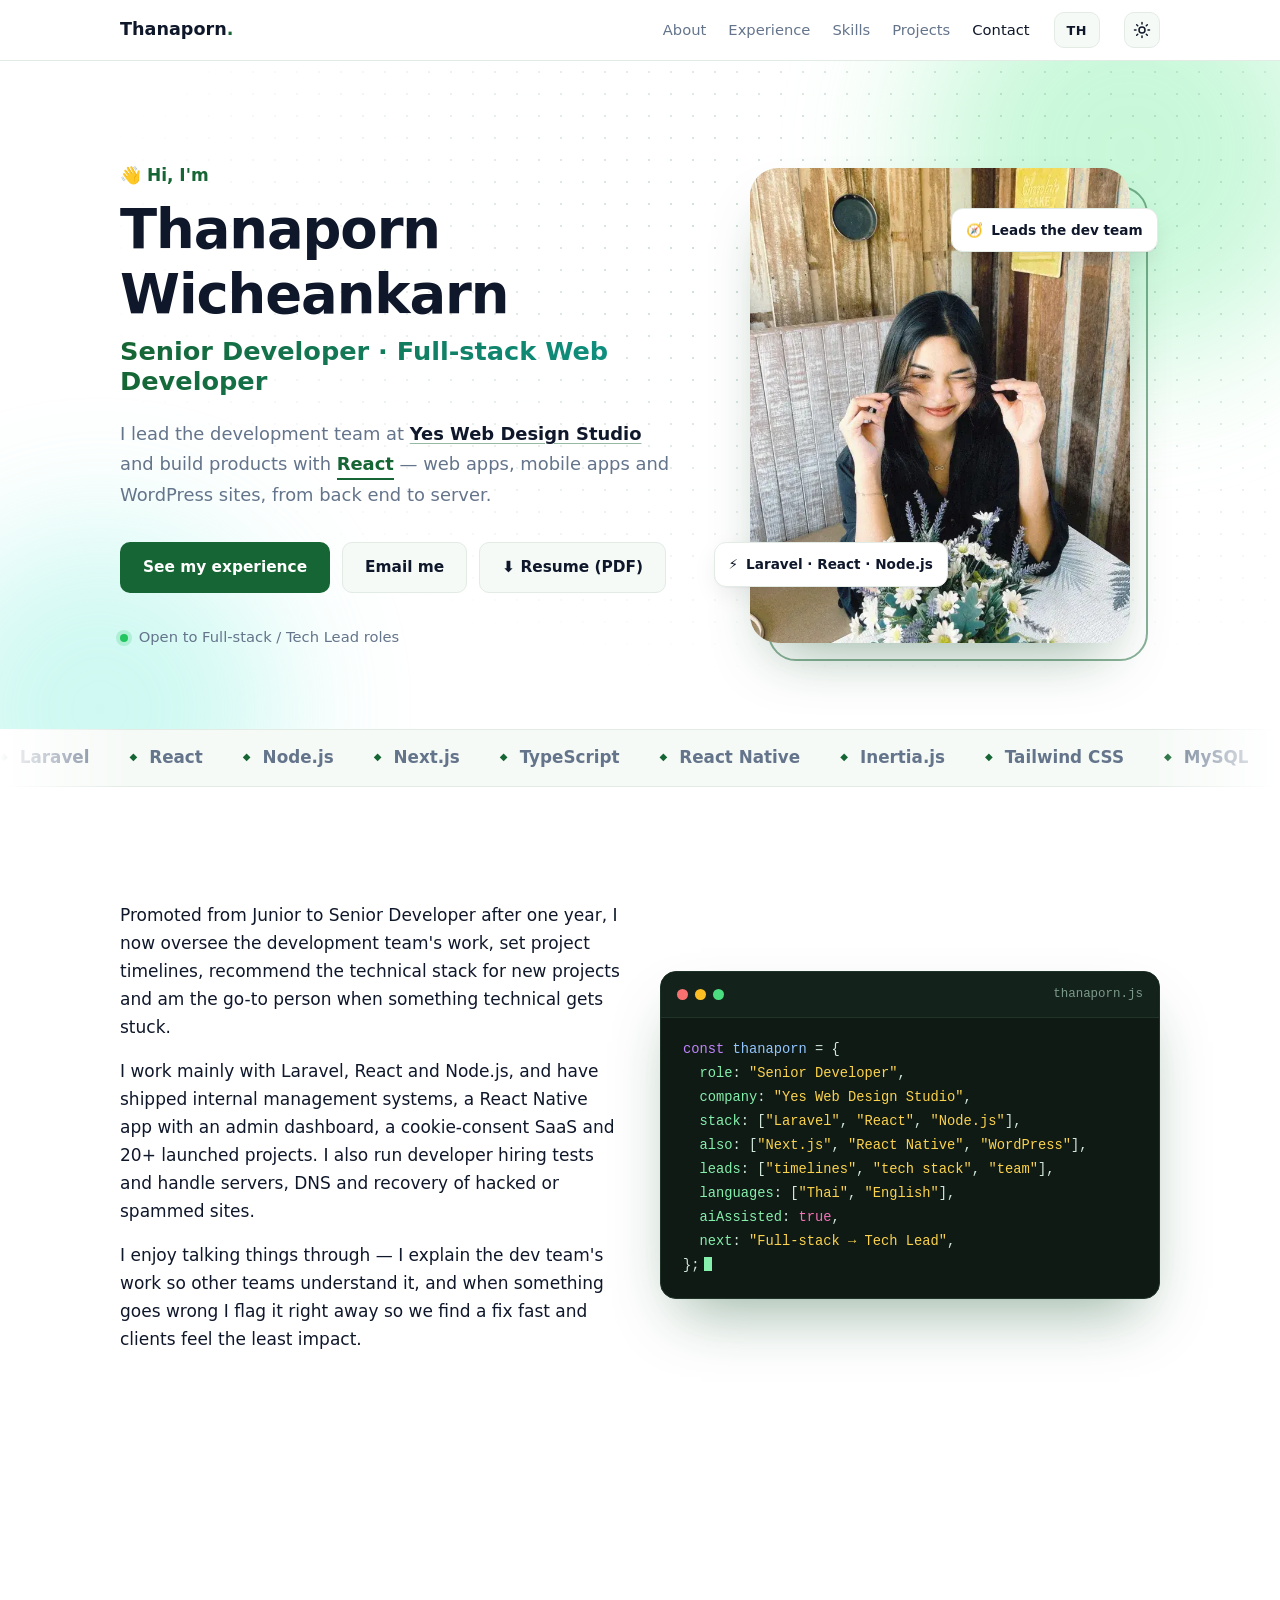
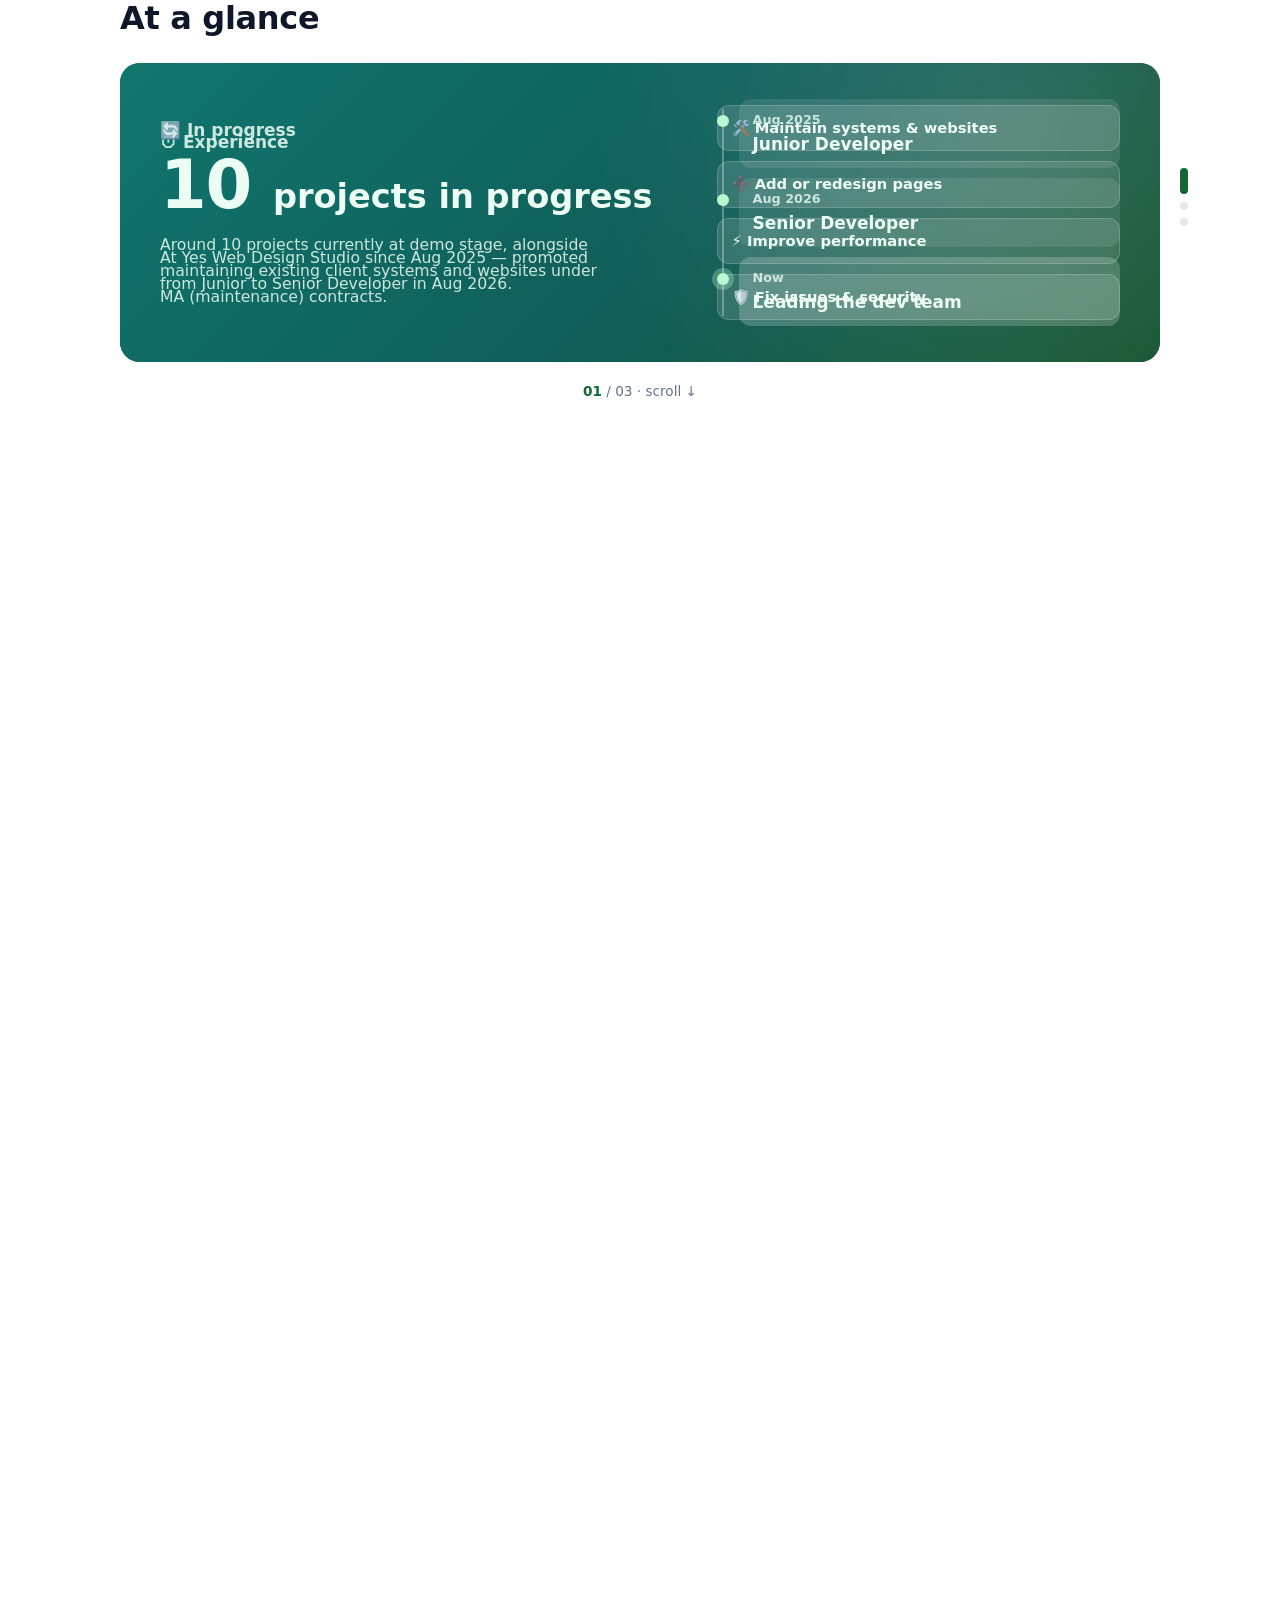
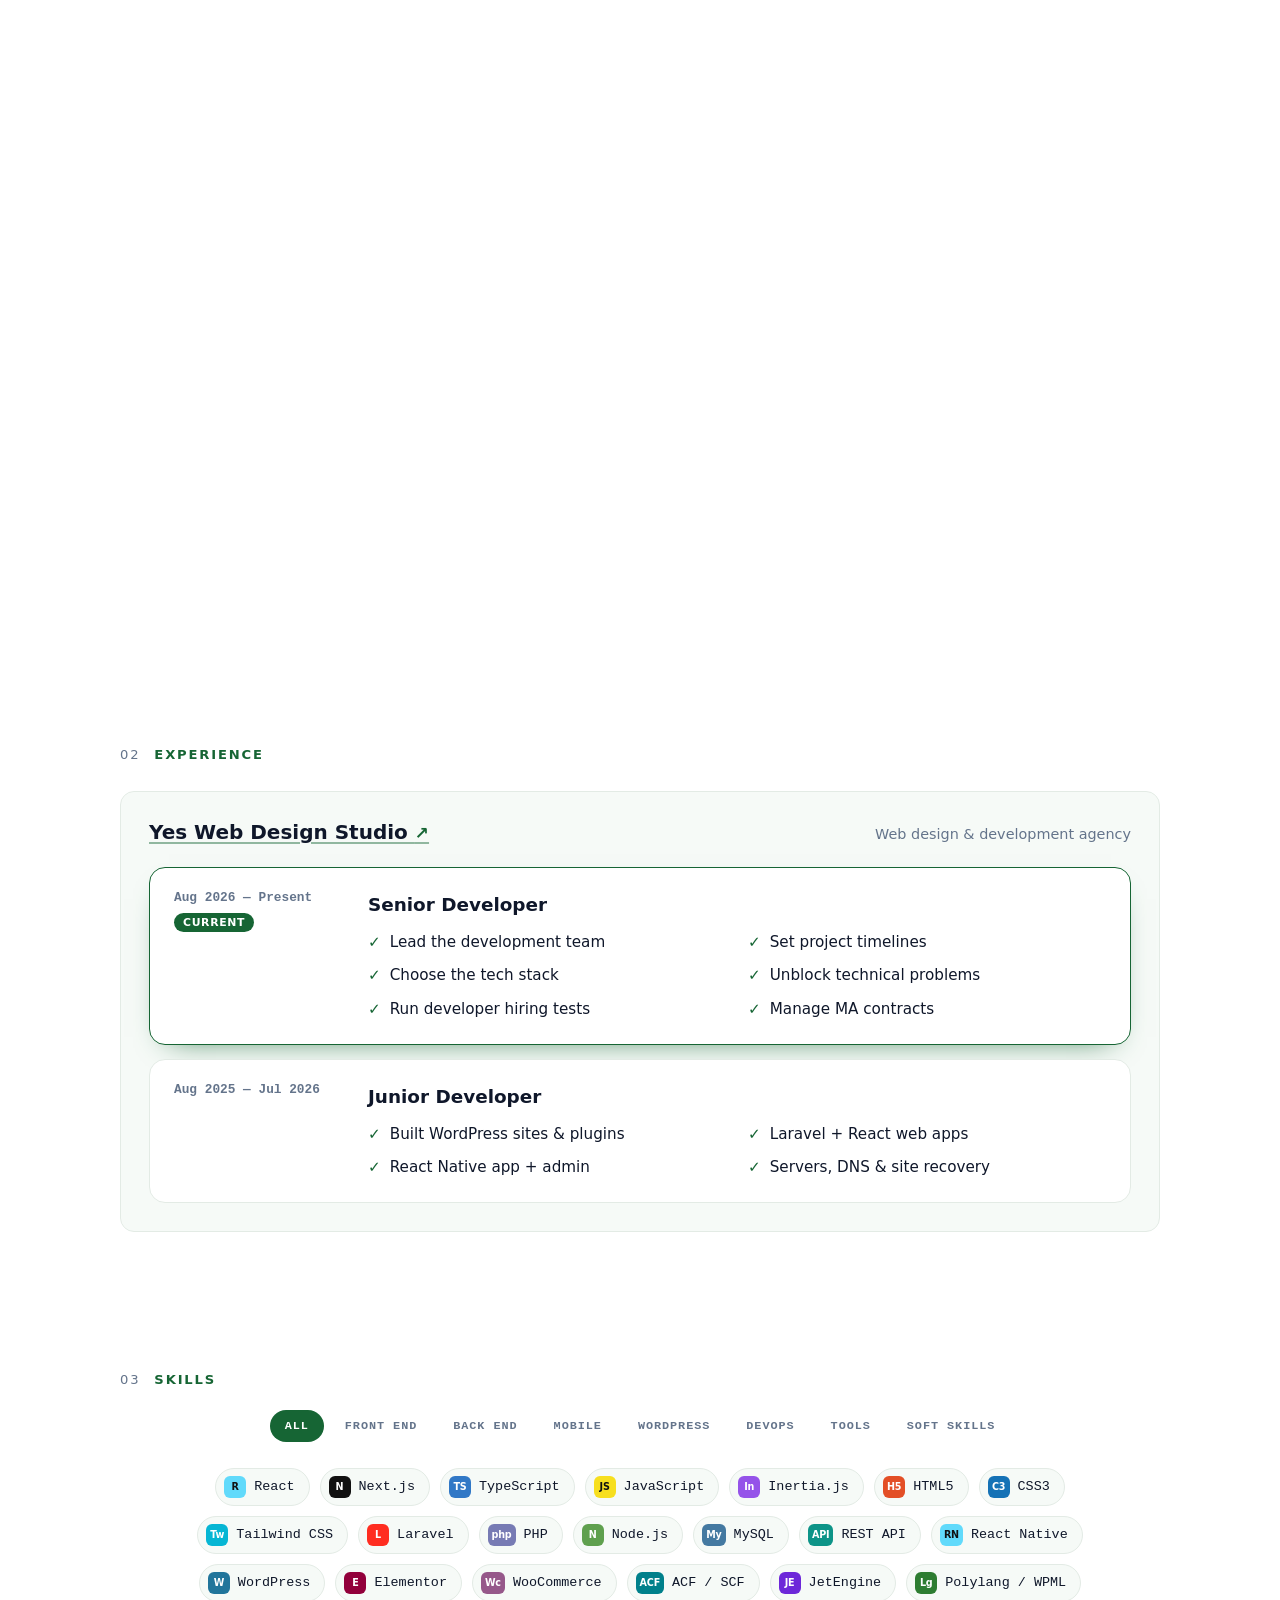
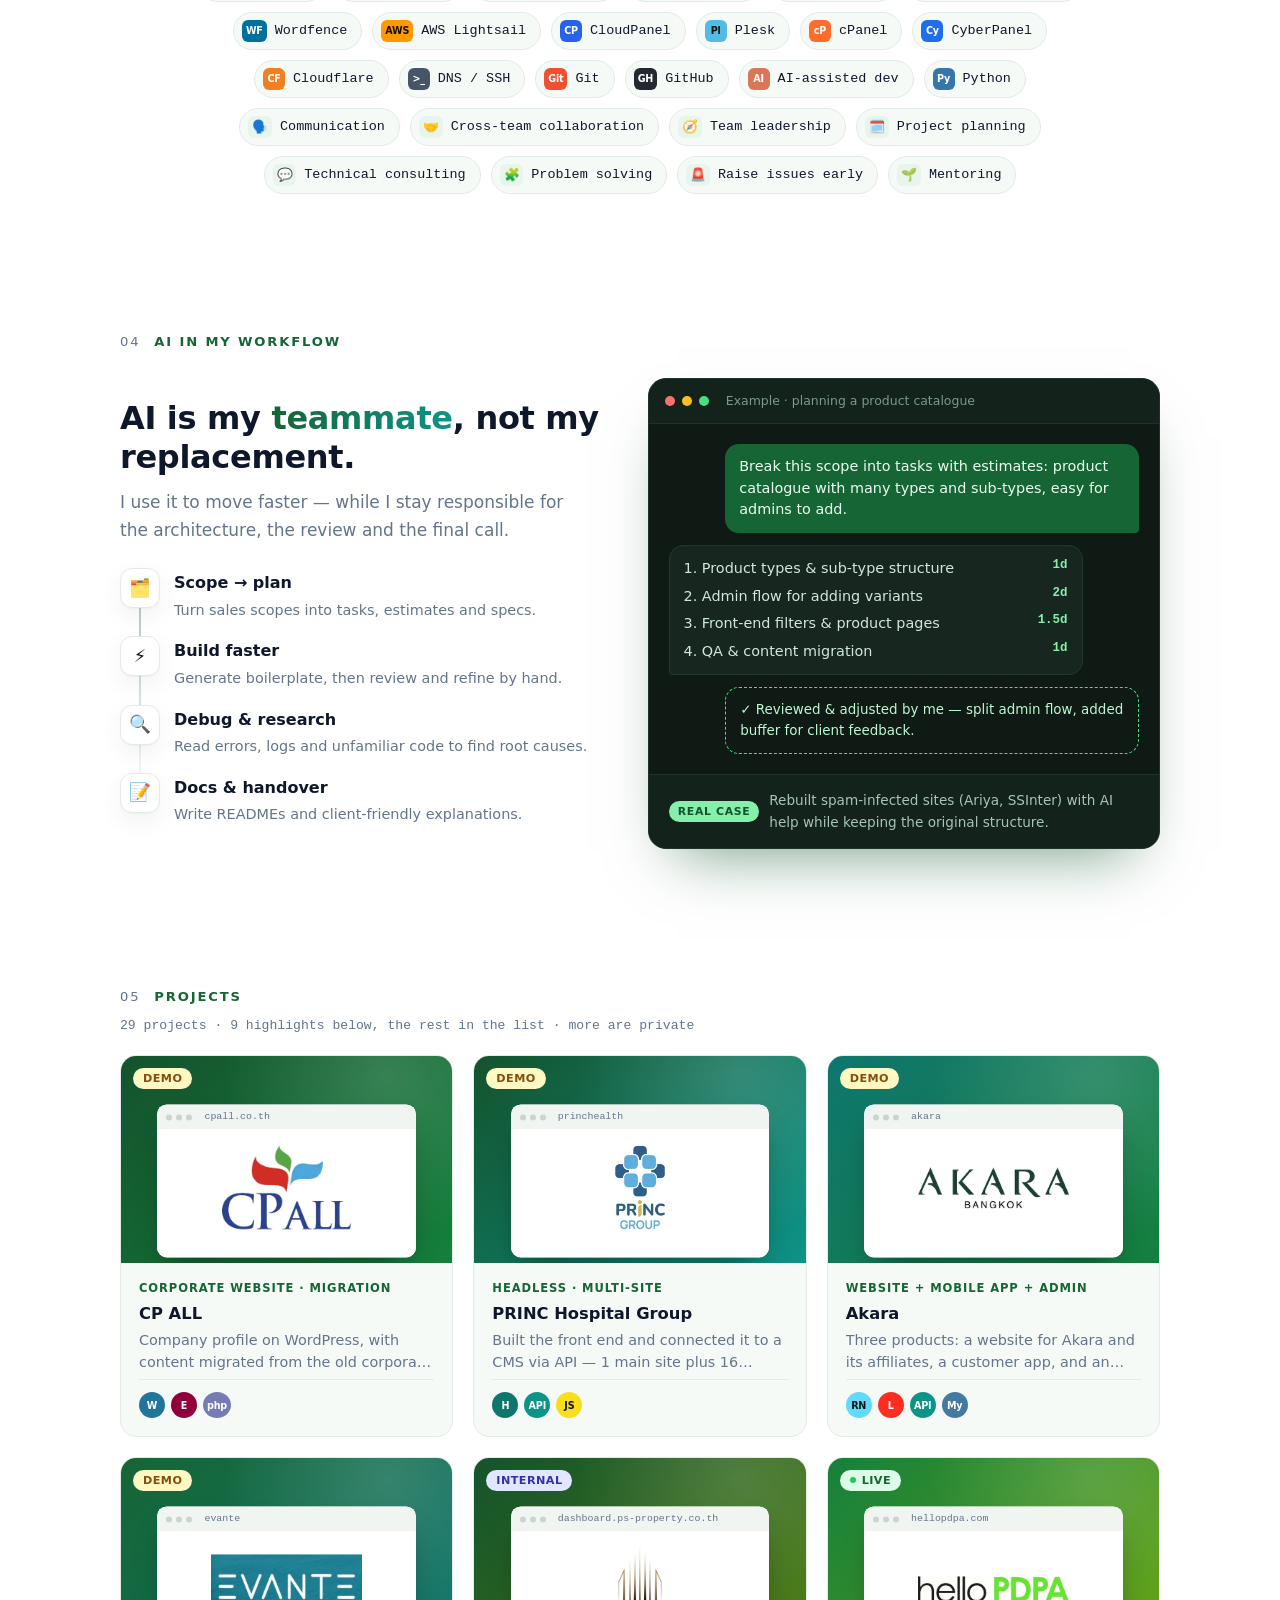
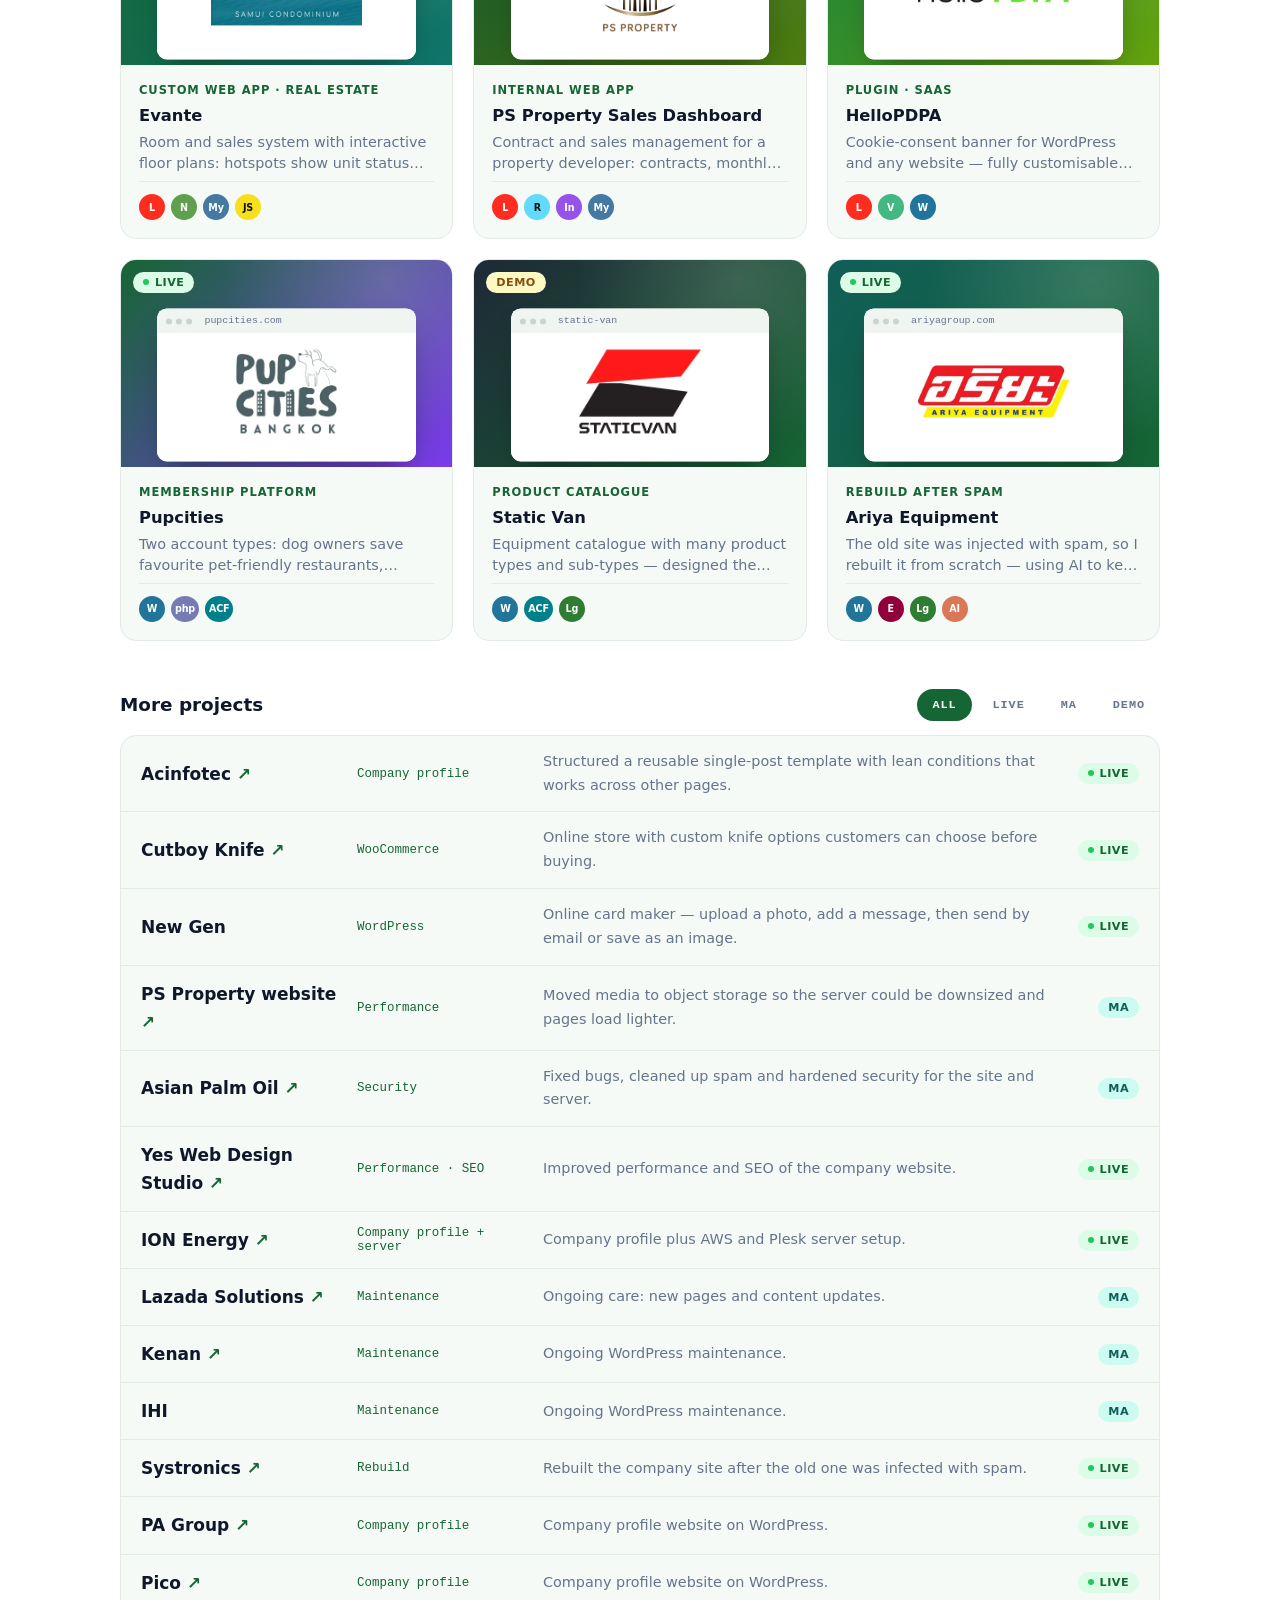
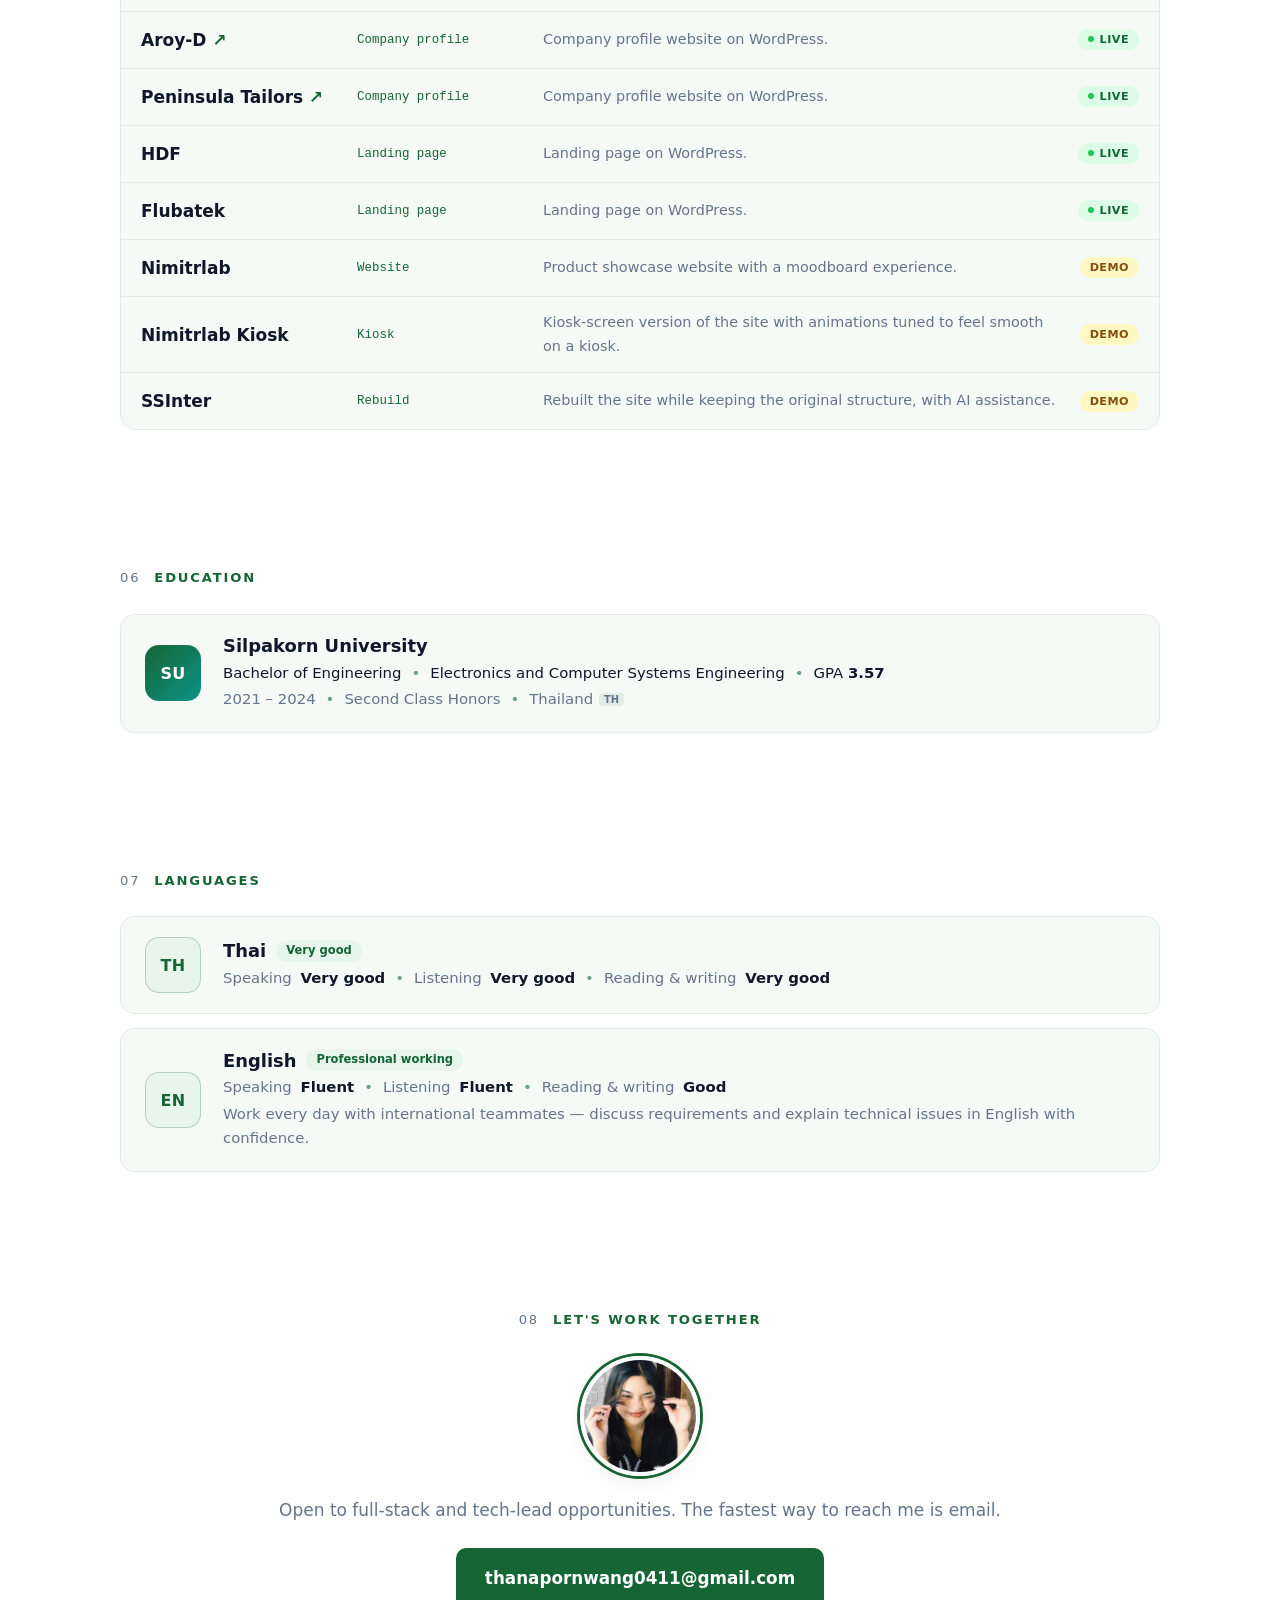
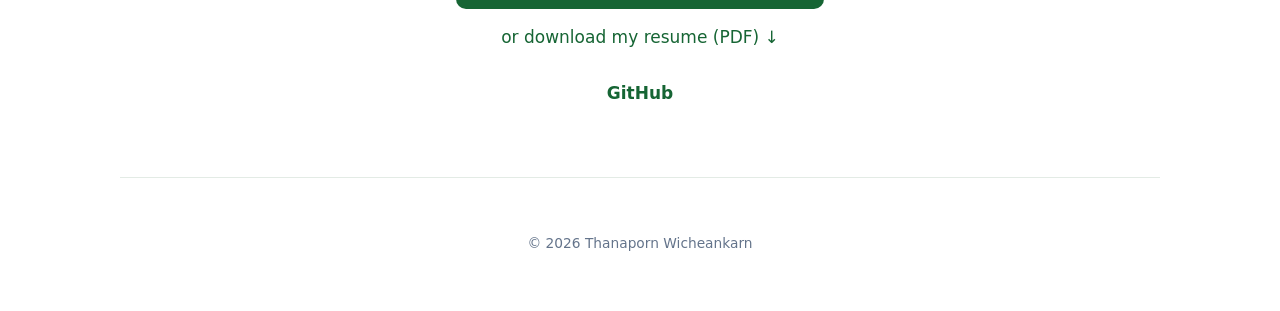
==== commit 5879477a: "Add downloadable resume PDF; fix logo style leaking onto nav brand Co-Authored-By: Claude Opus 5.5 <" ====
--- a/index.html
+++ b/index.html
@@ -59,6 +59,7 @@
           <div class="hero-cta reveal">
             <a href="#experience" class="btn btn-primary" data-th="ดูประสบการณ์">See my experience</a>
             <a href="mailto:thanapornwang0411@gmail.com" class="btn btn-ghost" data-th="ส่งอีเมล">Email me</a>
+            <a href="assets/Thanaporn_Wicheankarn_Resume.pdf" class="btn btn-ghost" download data-th="⬇ Resume (PDF)">⬇ Resume (PDF)</a>
           </div>
           <ul class="hero-meta reveal">
             <li data-th="&lt;span class=&quot;dot&quot;&gt;&lt;/span&gt; เปิดรับตำแหน่ง Full-stack / Tech Lead"><span class="dot"></span> Open to Full-stack / Tech Lead roles</li>
@@ -387,6 +388,7 @@
       <img class="avatar reveal" src="assets/avatar.webp" width="120" height="120" alt="Thanaporn smiling">
       <p class="reveal" data-th="เปิดรับโอกาสในตำแหน่ง Full-stack และ Tech Lead ติดต่อทางอีเมลได้เร็วที่สุดค่ะ">Open to full-stack and tech-lead opportunities. The fastest way to reach me is email.</p>
       <a href="mailto:thanapornwang0411@gmail.com" class="btn btn-primary btn-lg reveal">thanapornwang0411@gmail.com</a>
+      <p class="reveal" style="margin-top:14px"><a href="assets/Thanaporn_Wicheankarn_Resume.pdf" download data-th="หรือดาวน์โหลด Resume (PDF) ↓">or download my resume (PDF) ↓</a></p>
       <ul class="socials reveal">
         <li><a href="https://github.com/Thanaporn77" target="_blank" rel="noopener">GitHub</a></li>
       </ul>
--- a/style.css
+++ b/style.css
@@ -268,9 +268,9 @@
 @keyframes pop { from { opacity: 0; transform: scale(.85) translateY(6px); } }
 .ico { display: inline-grid; place-items: center; min-width: 22px; height: 22px; padding: 0 4px; border-radius: 6px; background: var(--c); color: var(--f);
   font: 800 .6rem var(--font); font-style: normal; letter-spacing: -.02em; }
-.logo { width: 22px; height: 22px; padding: 3px; border-radius: 6px; background: #fff; box-shadow: inset 0 0 0 1px rgb(0 0 0 / .06); flex: none; }
-.logo + .ico { display: none; }
-.picons .logo { width: 26px; height: 26px; padding: 5px; border-radius: 50%; }
+img.logo { width: 22px; height: 22px; padding: 3px; border-radius: 6px; background: #fff; box-shadow: inset 0 0 0 1px rgb(0 0 0 / .06); flex: none; }
+img.logo + .ico { display: none; }
+.picons img.logo { width: 26px; height: 26px; padding: 5px; border-radius: 50%; }
 .picons li { display: grid; place-items: center; }
 .ico-emoji { background: var(--accent-soft); font-size: .8rem; }
 
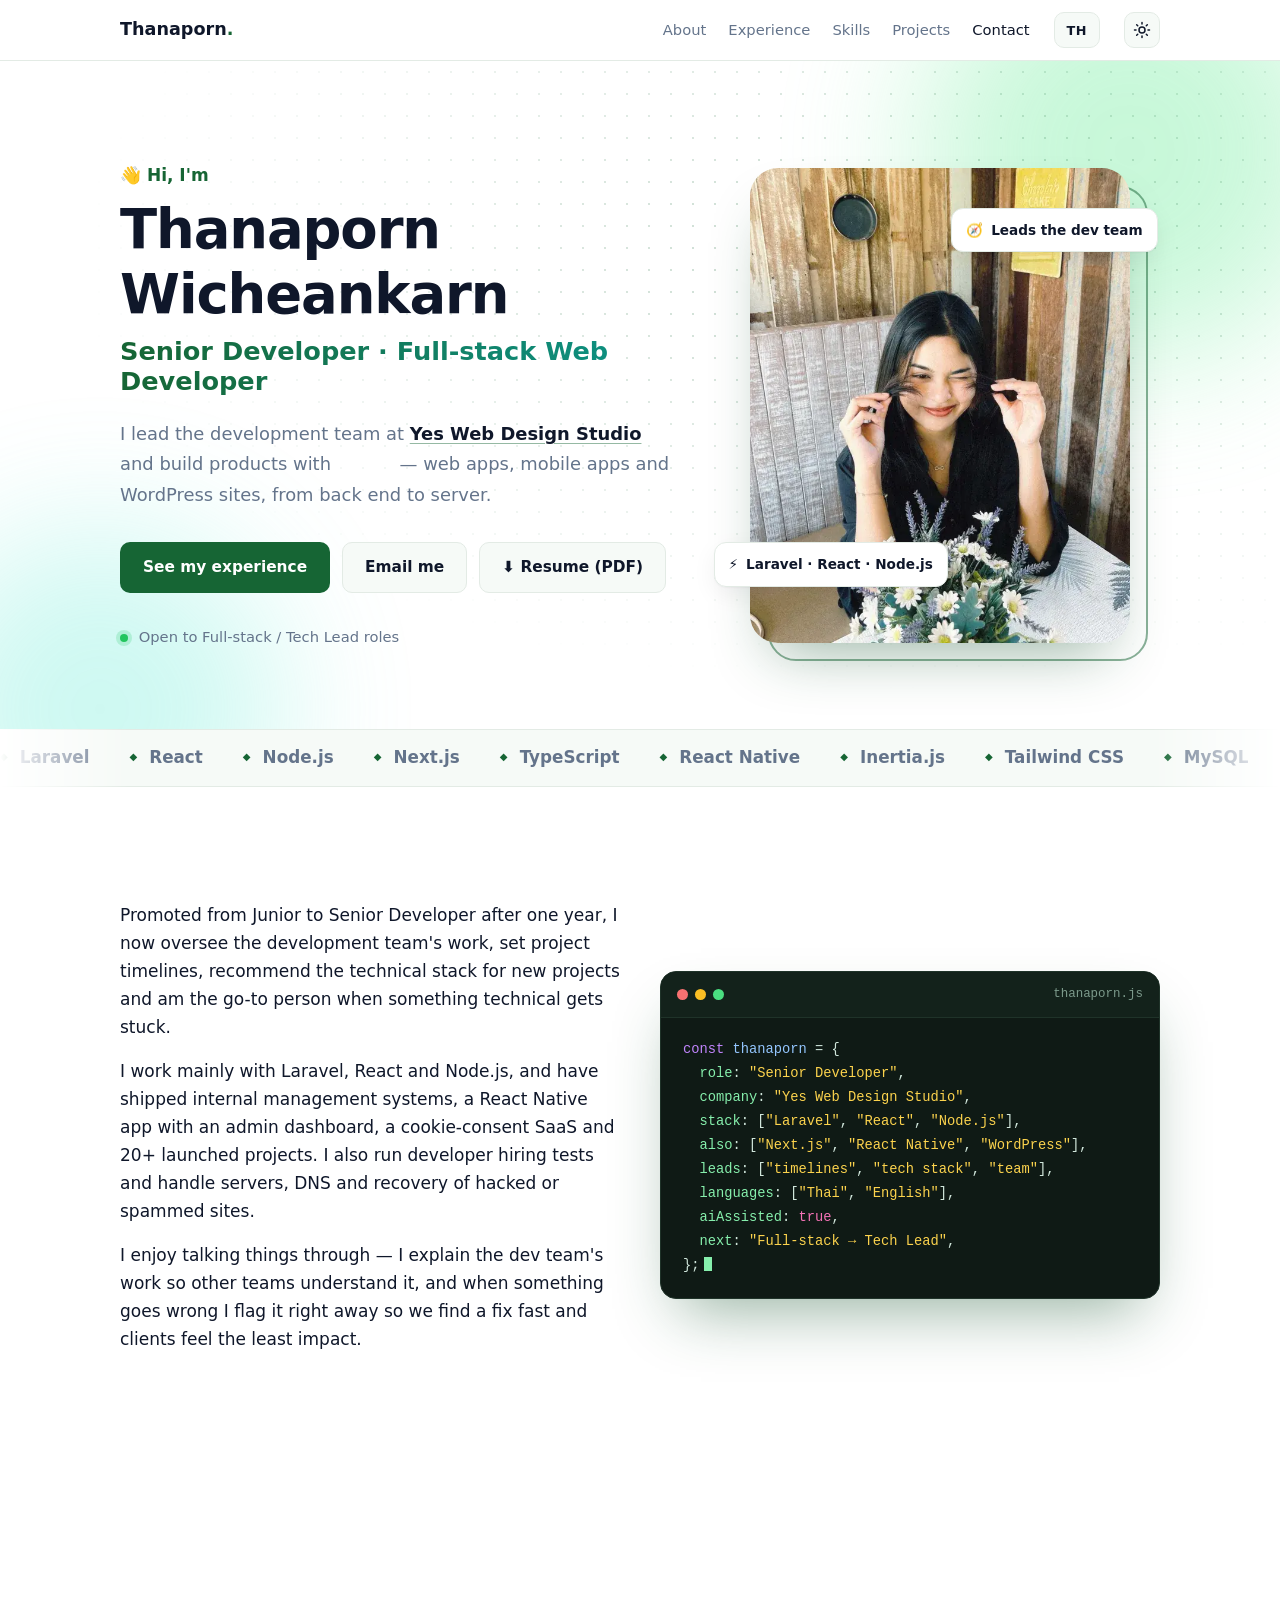
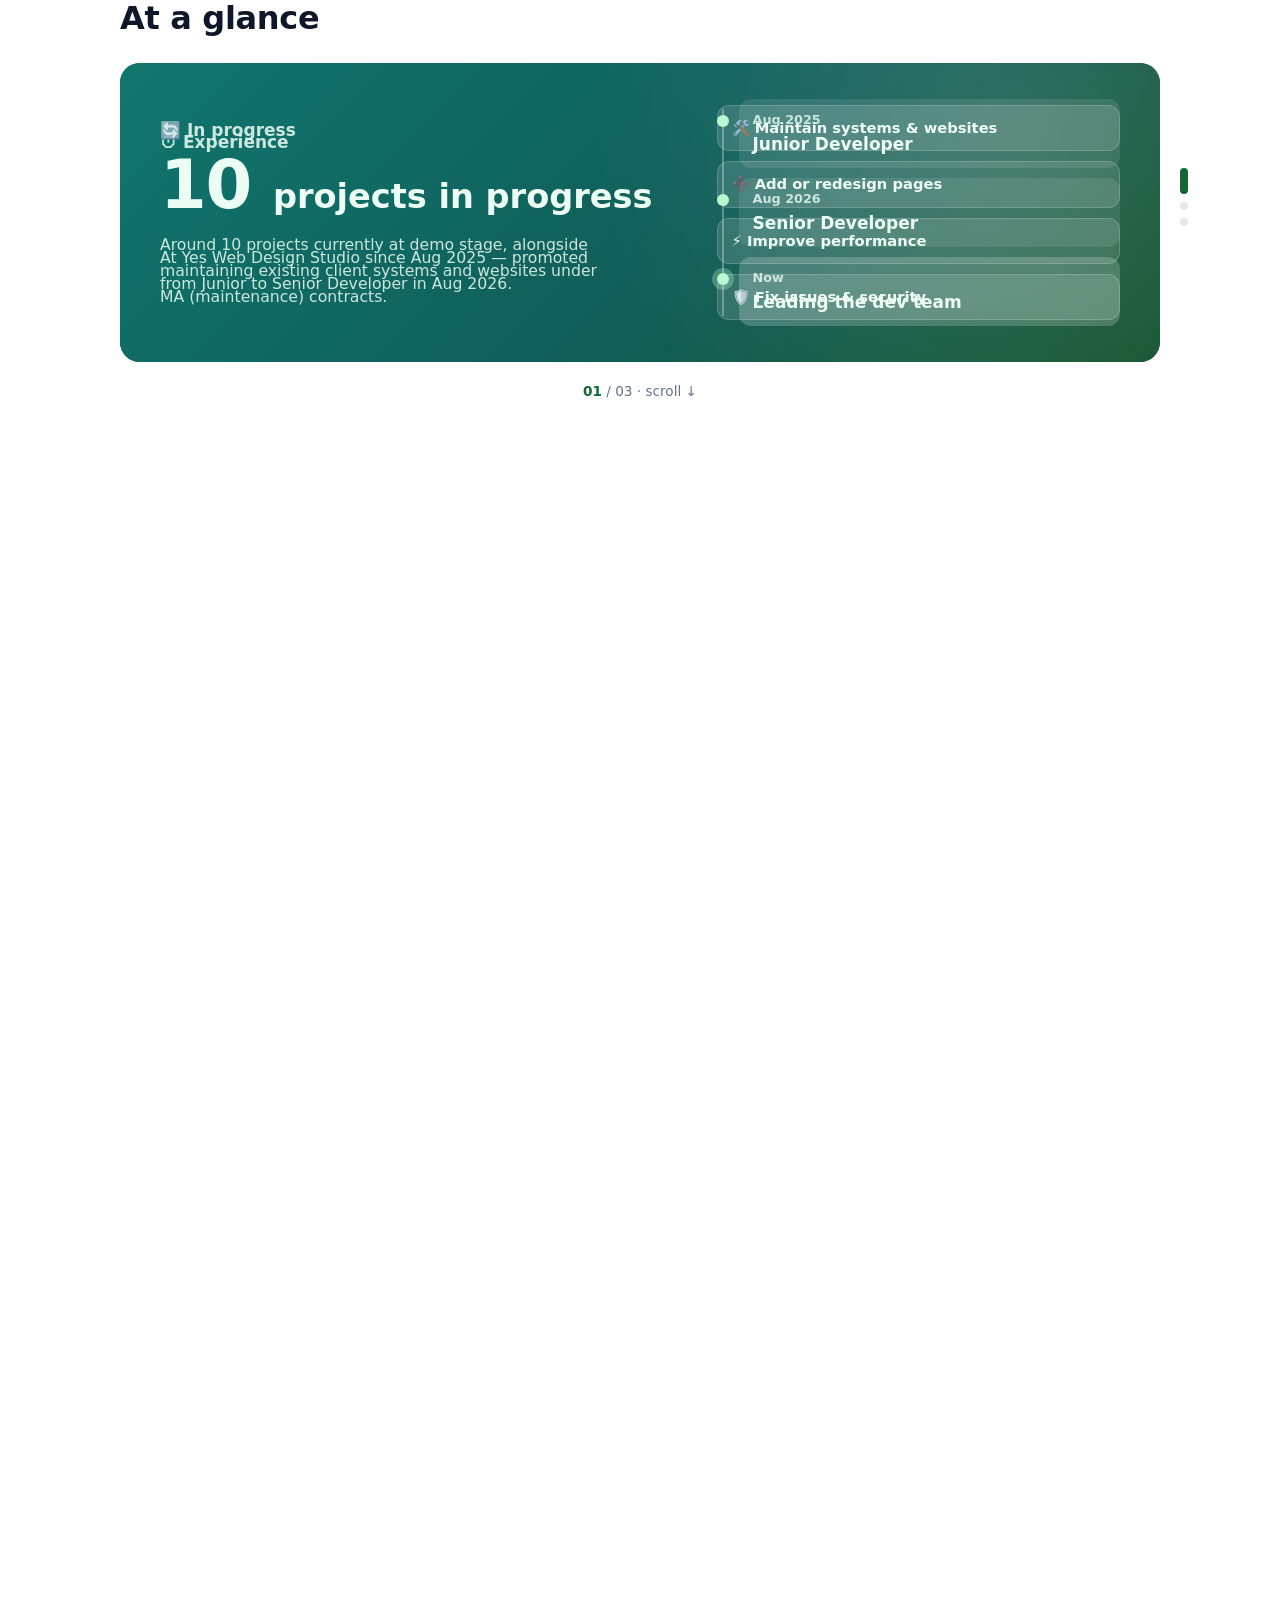
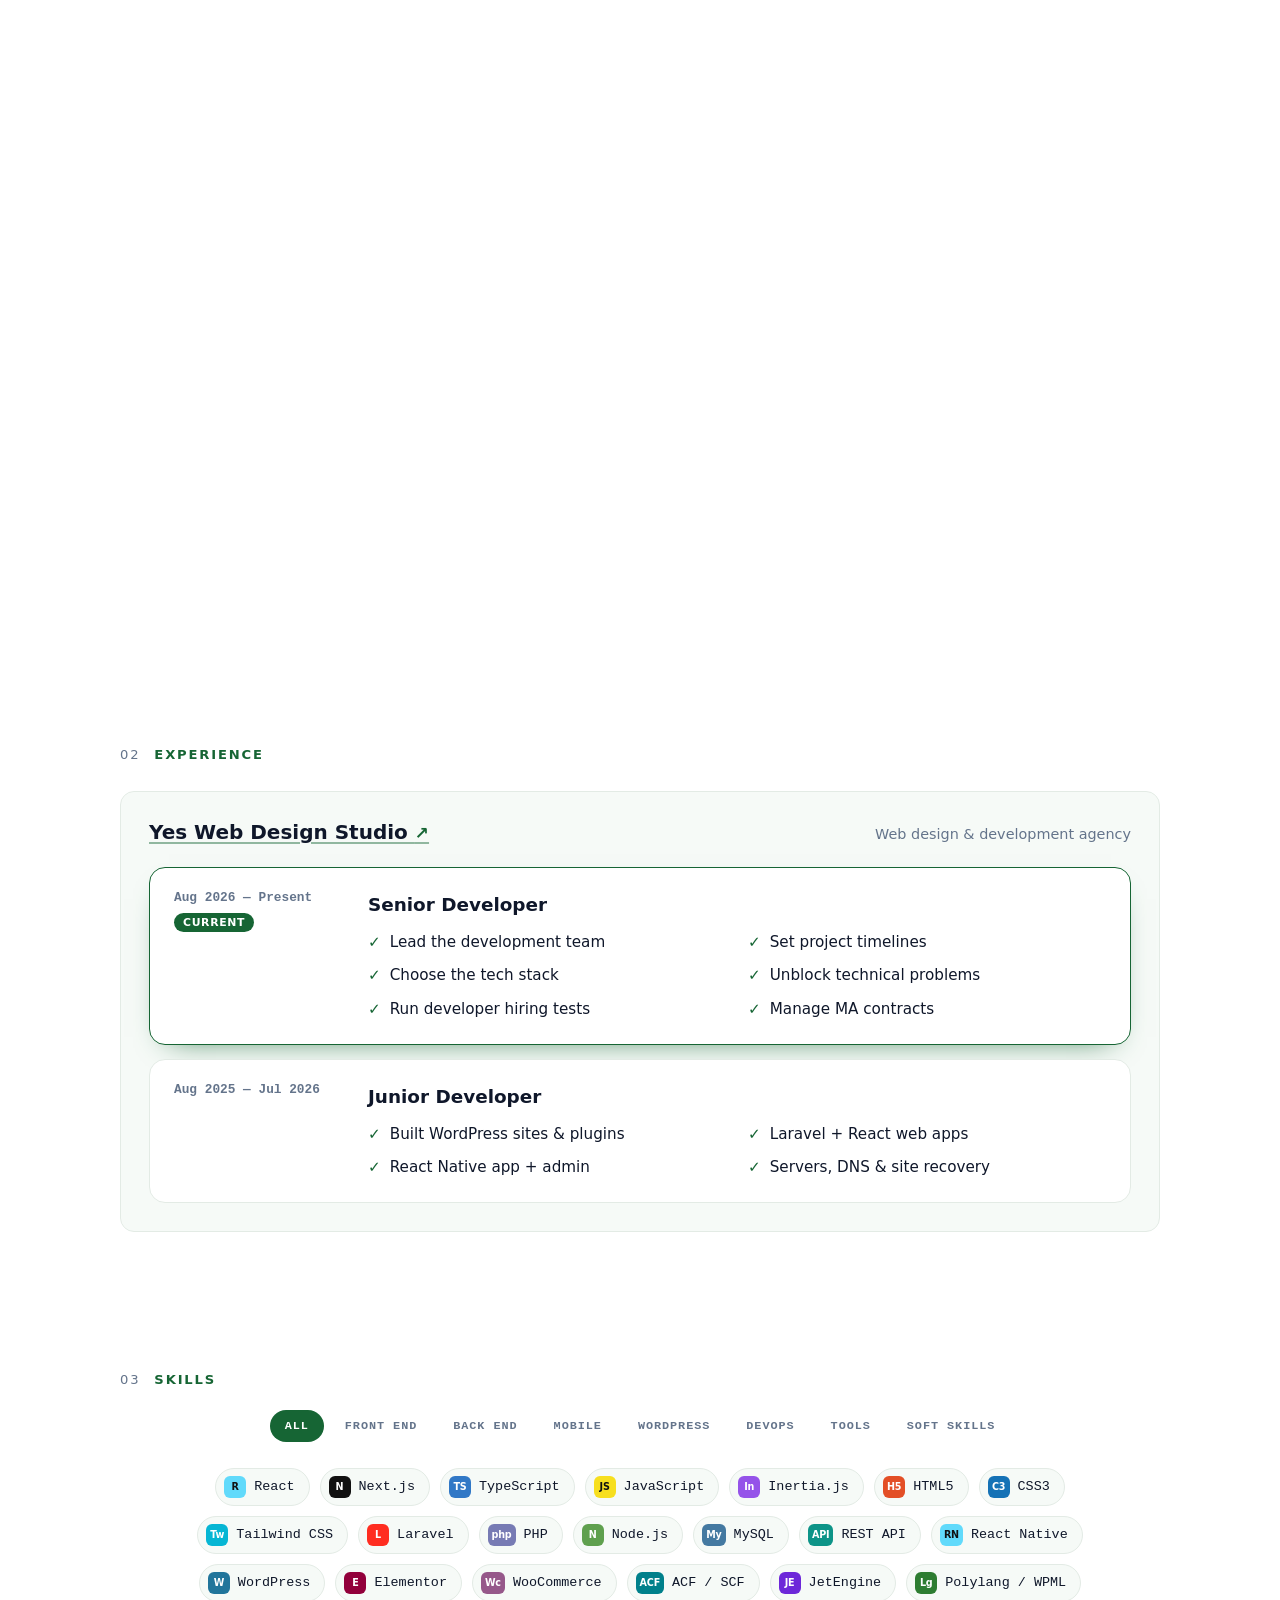
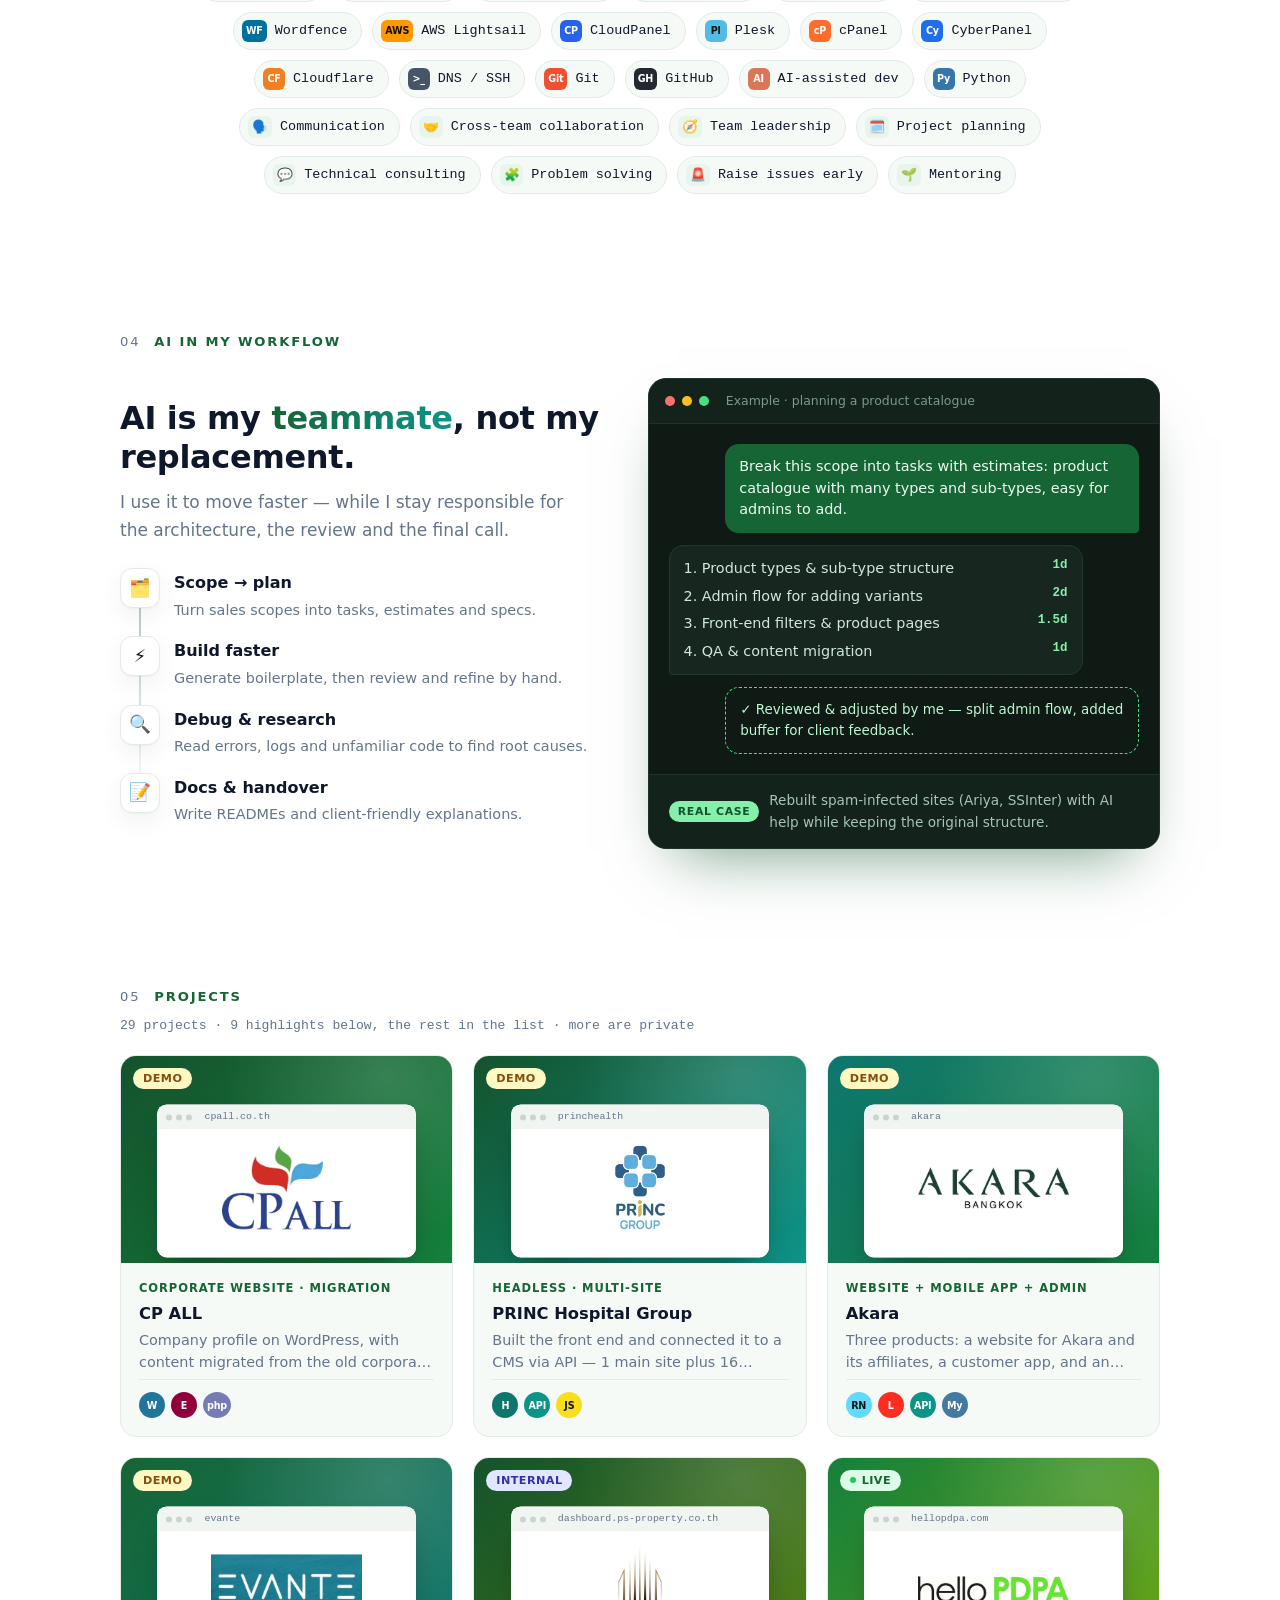
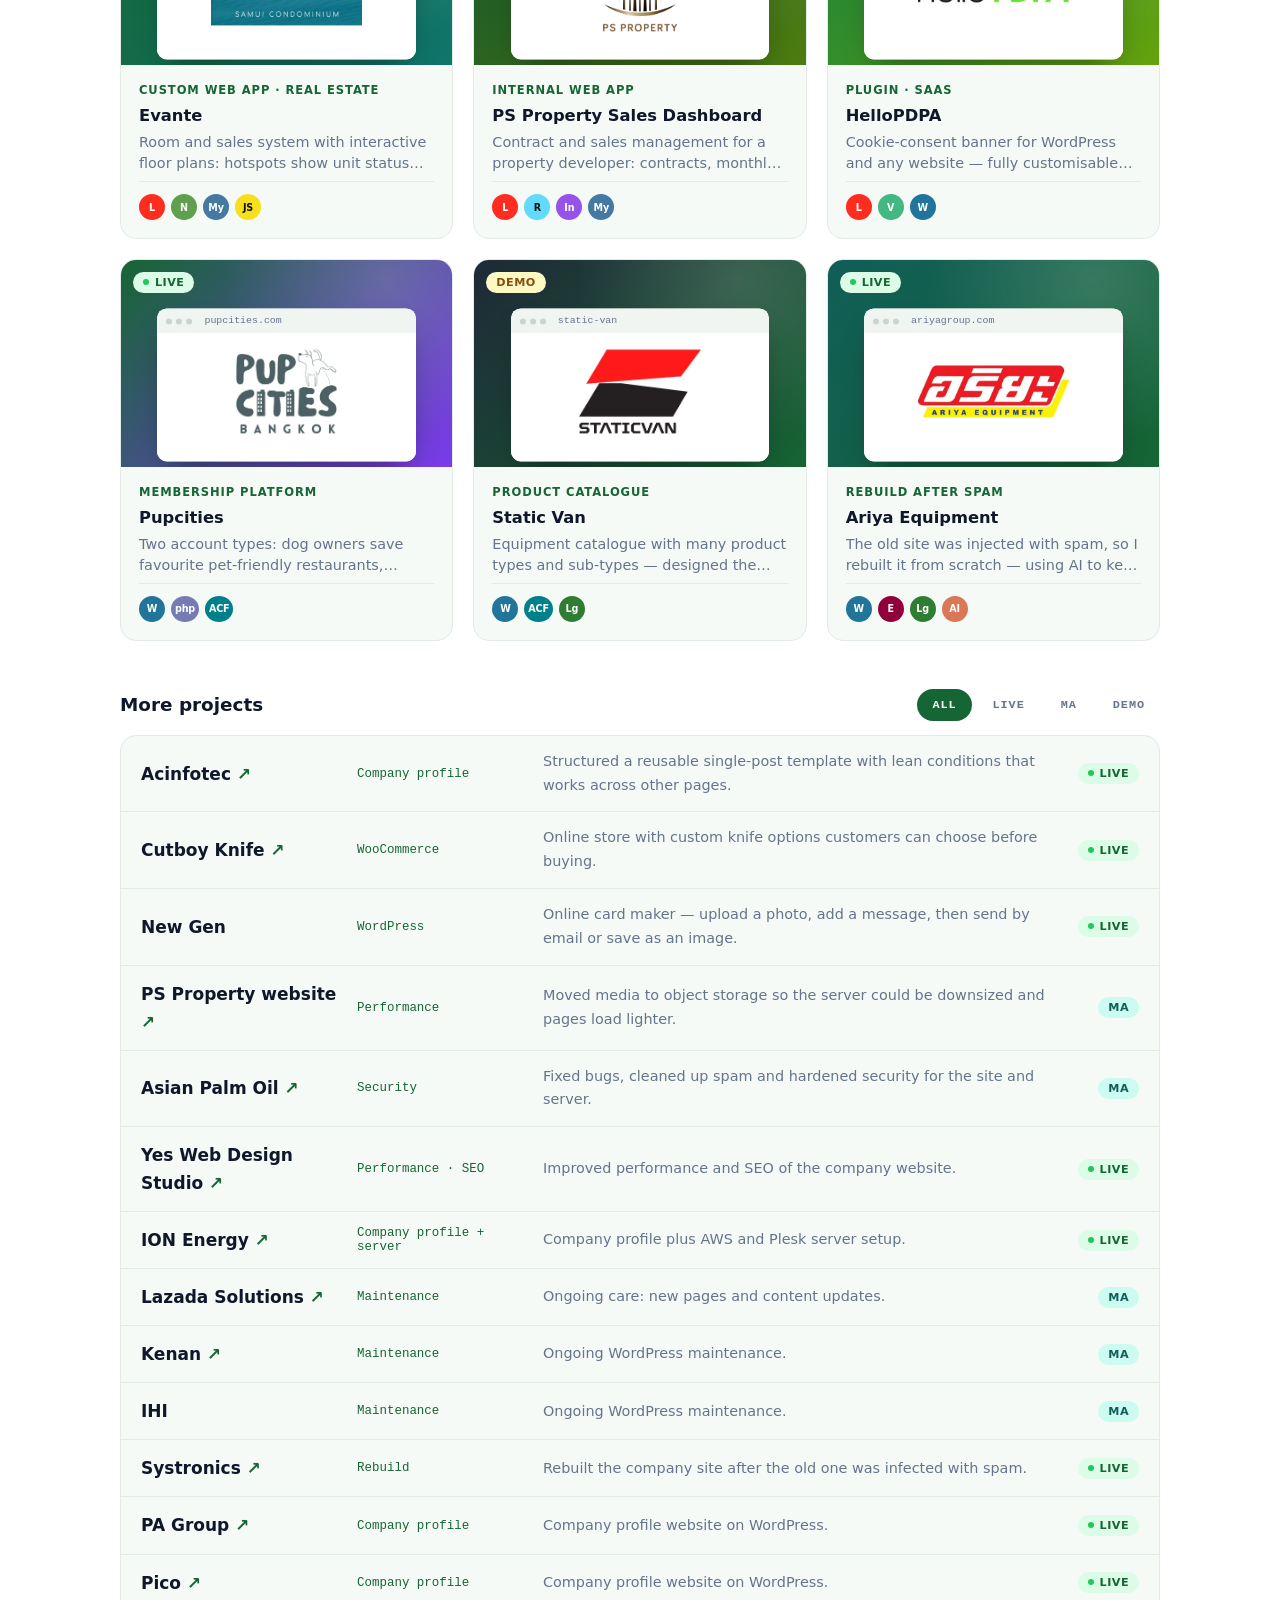
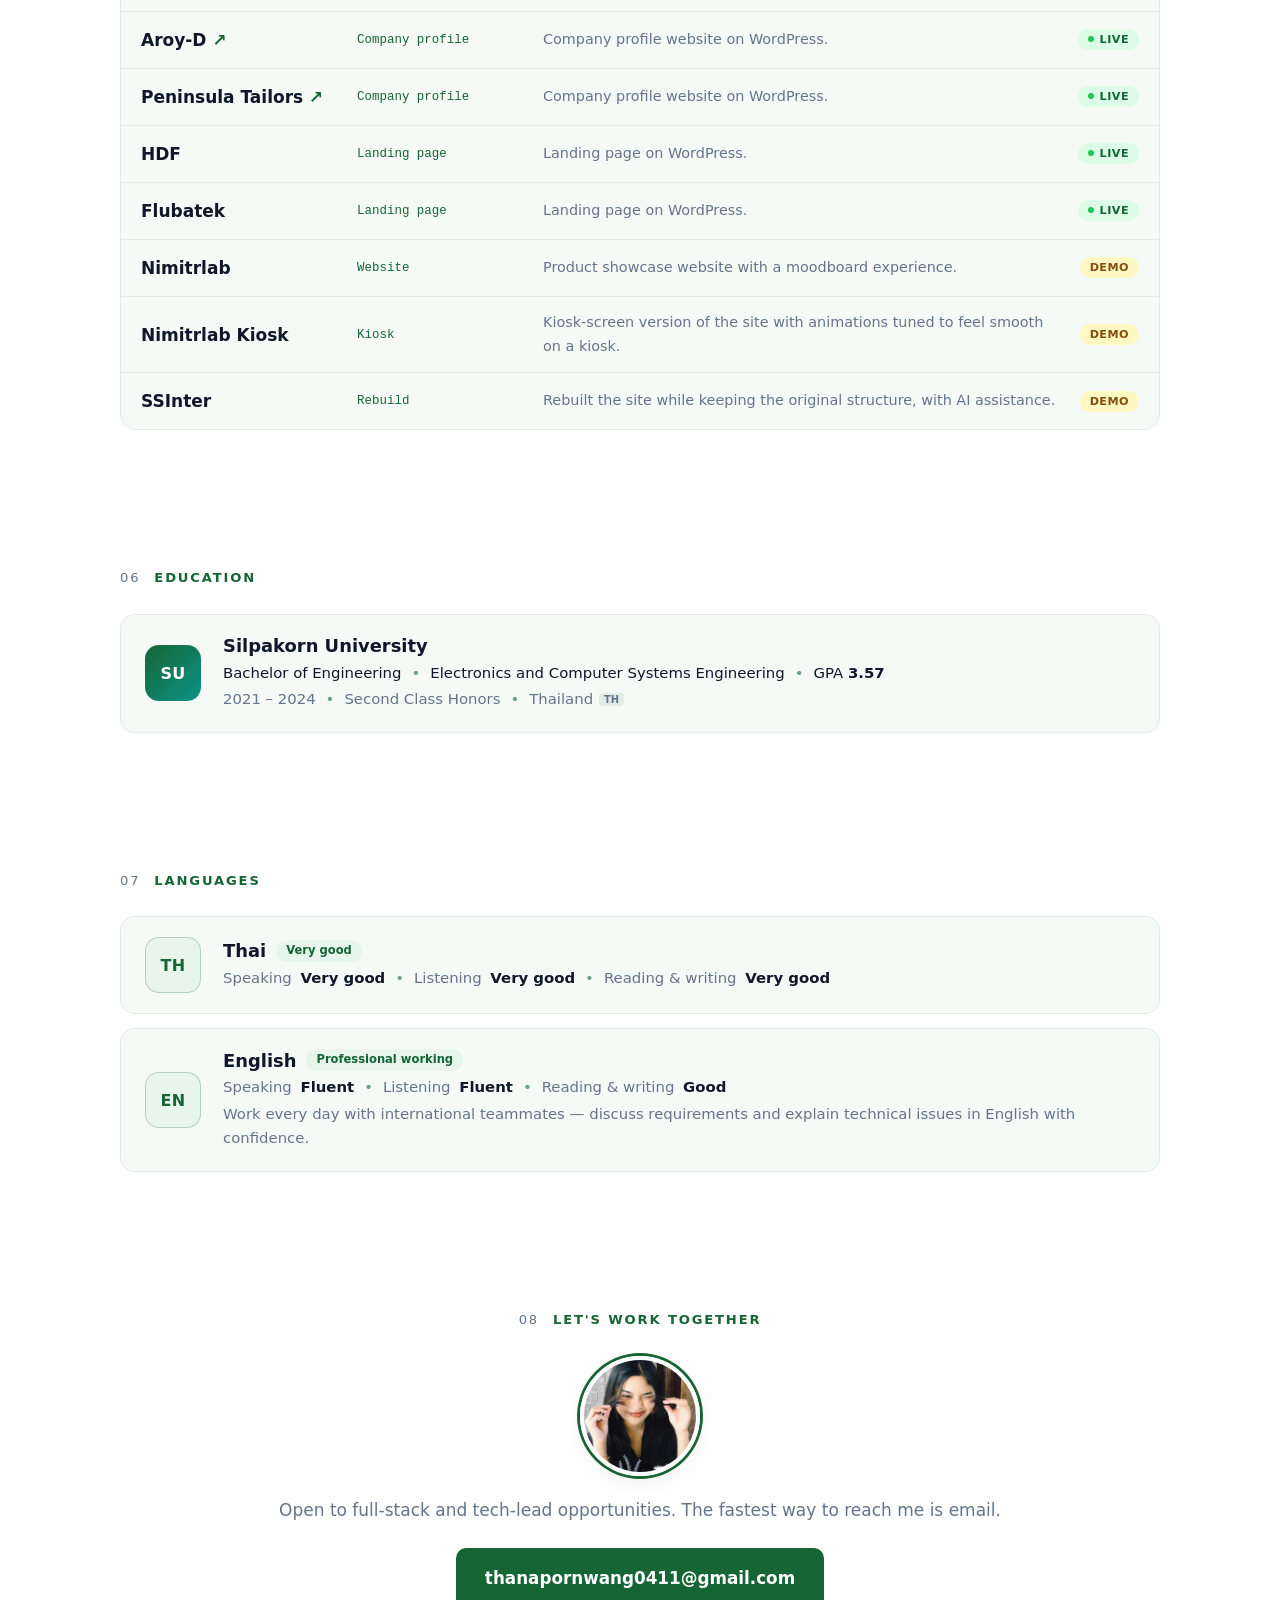
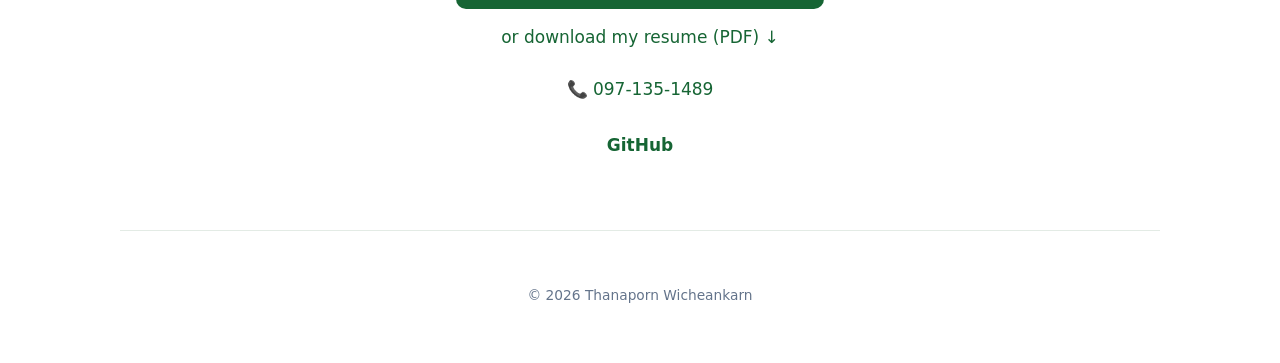
==== commit 24f5e6eb: "Add phone number to resume PDF and contact section Co-Authored-By: Claude Opus 5.5 <noreply@anthropi" ====
--- a/index.html
+++ b/index.html
@@ -389,6 +389,7 @@
       <p class="reveal" data-th="เปิดรับโอกาสในตำแหน่ง Full-stack และ Tech Lead ติดต่อทางอีเมลได้เร็วที่สุดค่ะ">Open to full-stack and tech-lead opportunities. The fastest way to reach me is email.</p>
       <a href="mailto:thanapornwang0411@gmail.com" class="btn btn-primary btn-lg reveal">thanapornwang0411@gmail.com</a>
       <p class="reveal" style="margin-top:14px"><a href="assets/Thanaporn_Wicheankarn_Resume.pdf" download data-th="หรือดาวน์โหลด Resume (PDF) ↓">or download my resume (PDF) ↓</a></p>
+      <p class="reveal" style="margin-top:6px"><a href="tel:+66971351489">📞 097-135-1489</a></p>
       <ul class="socials reveal">
         <li><a href="https://github.com/Thanaporn77" target="_blank" rel="noopener">GitHub</a></li>
       </ul>
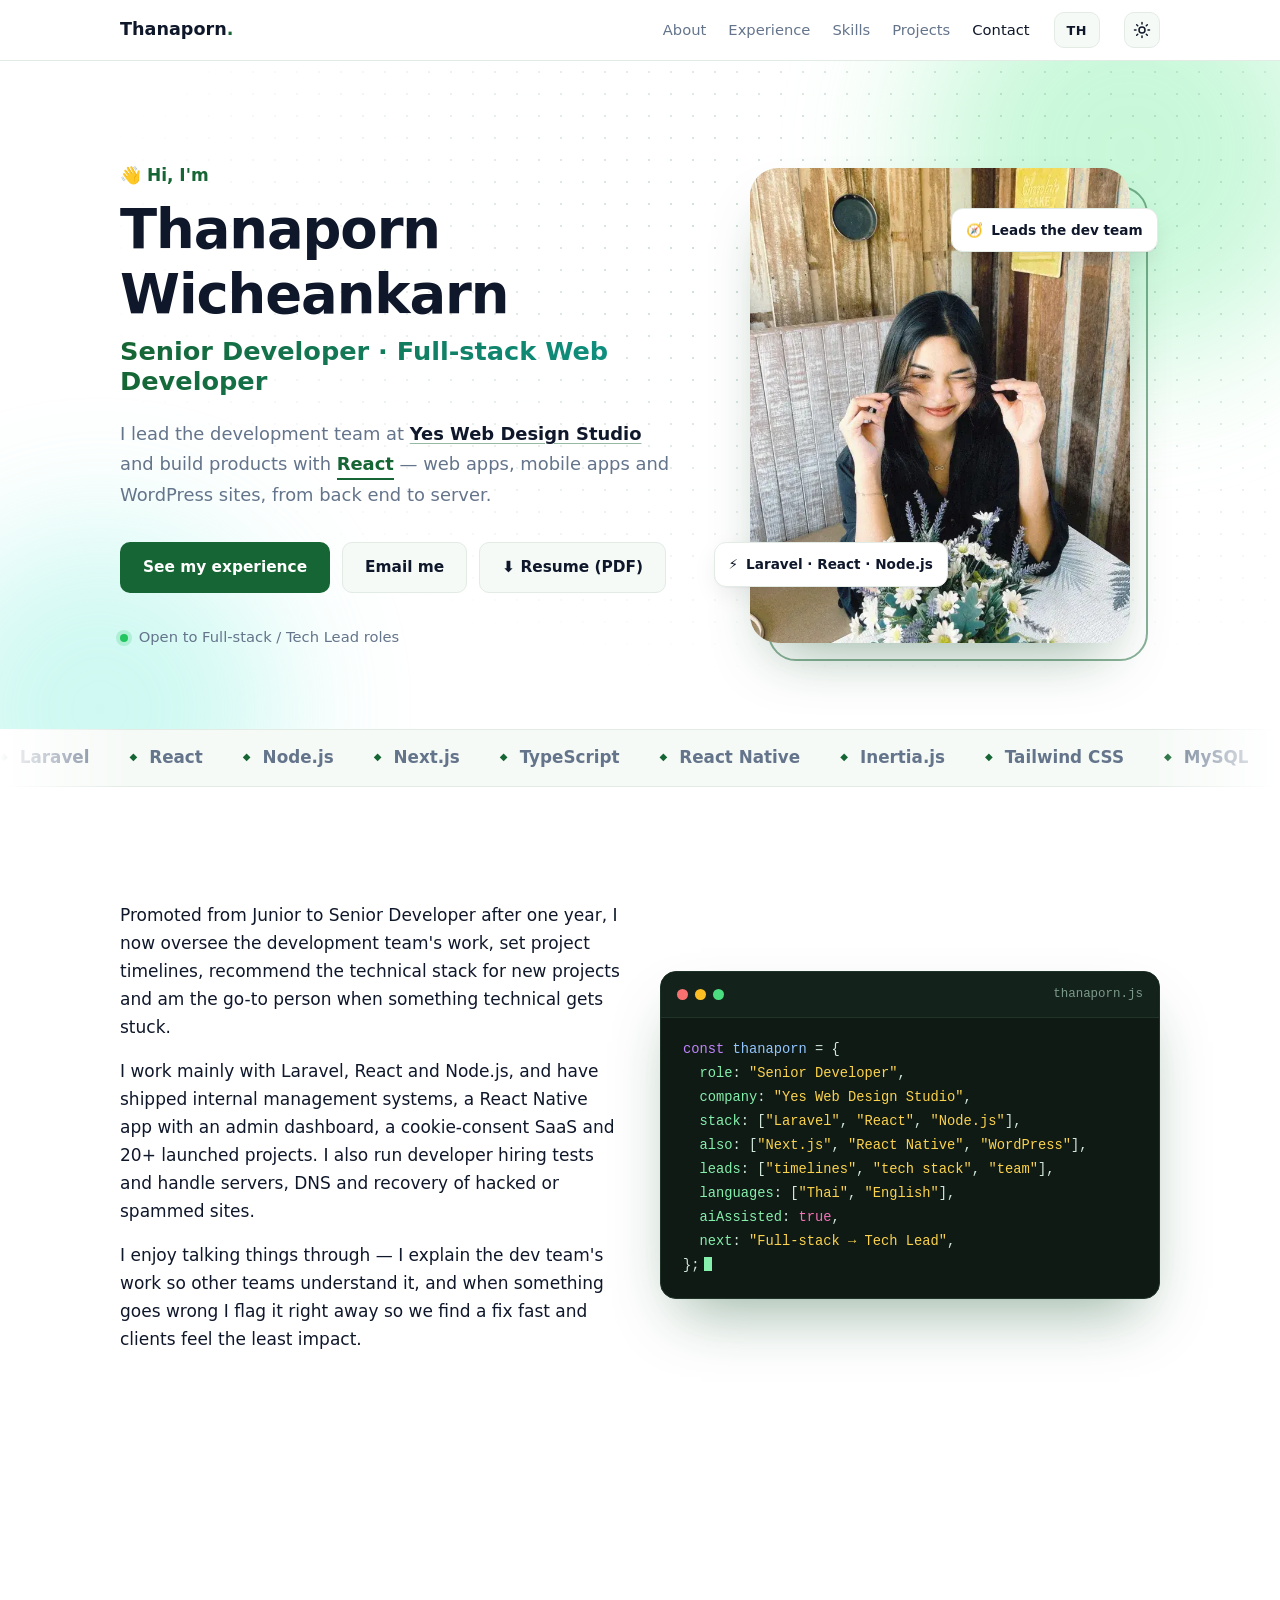
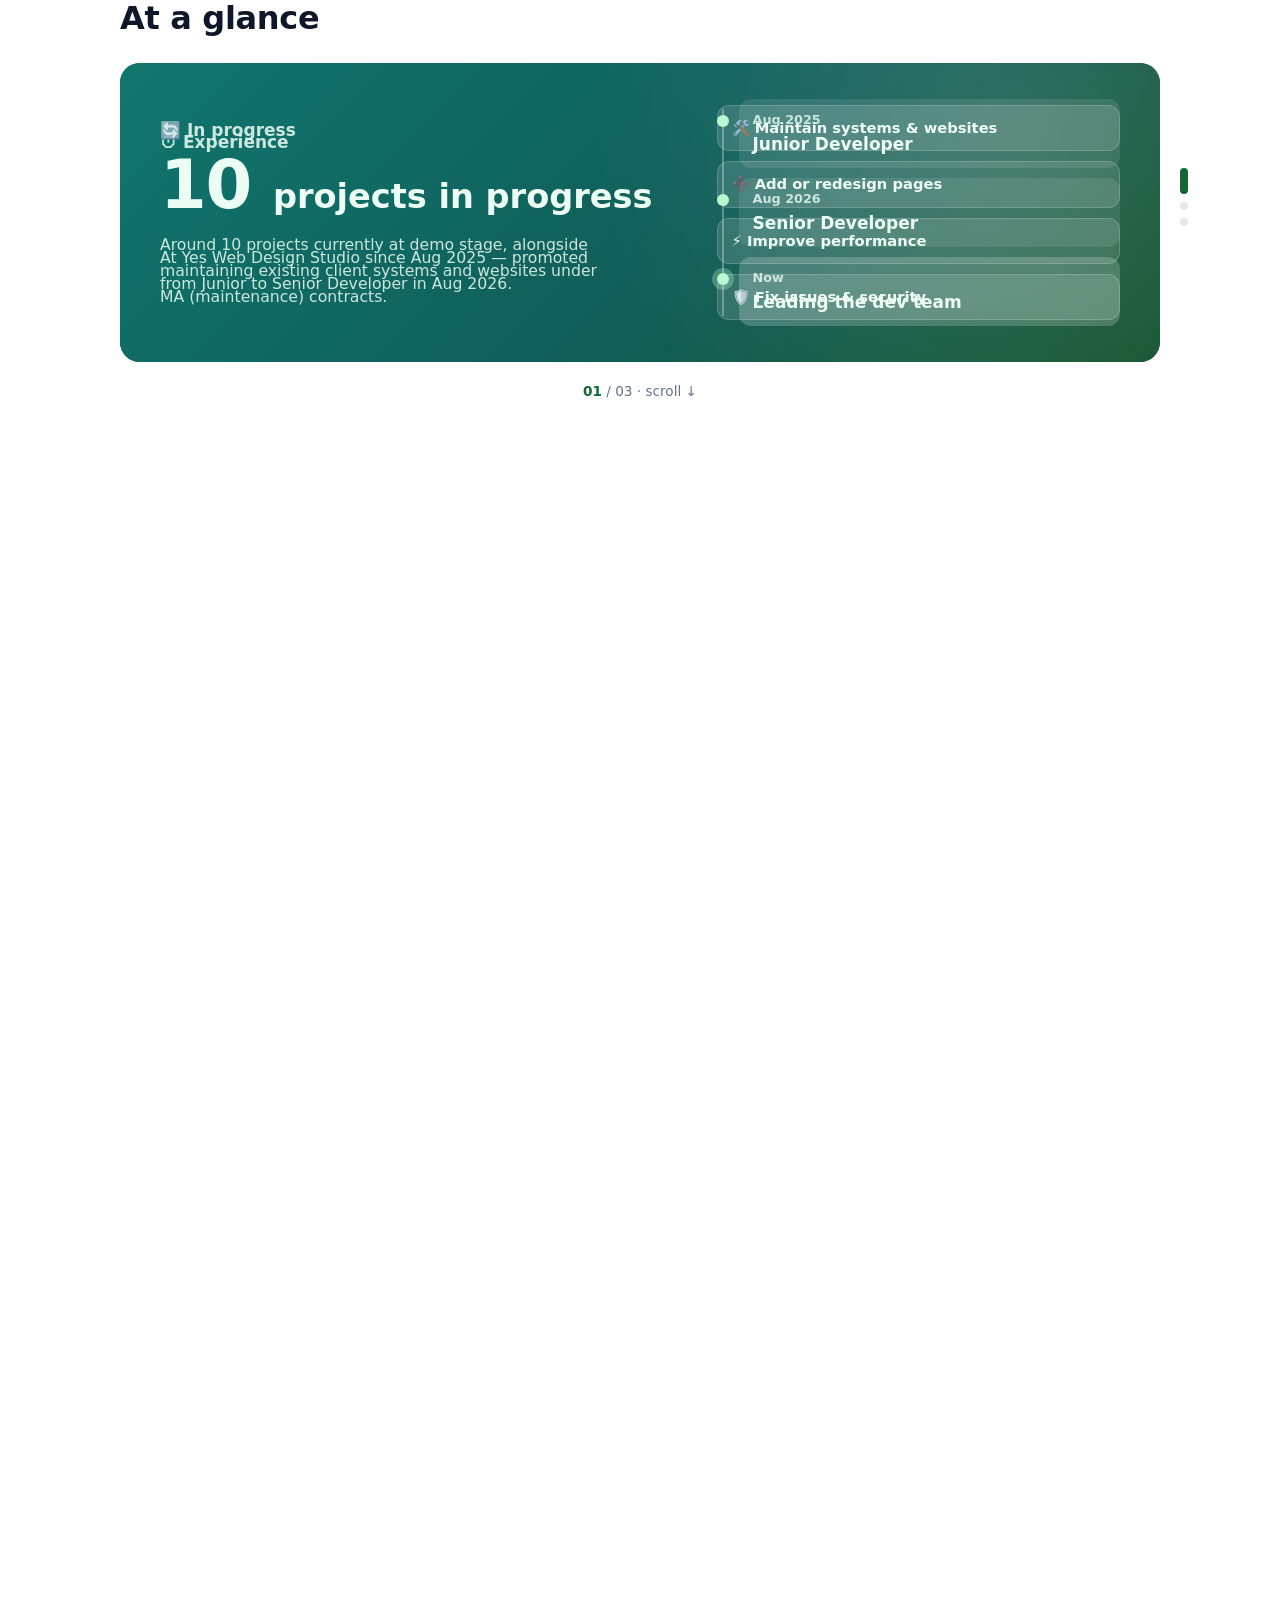
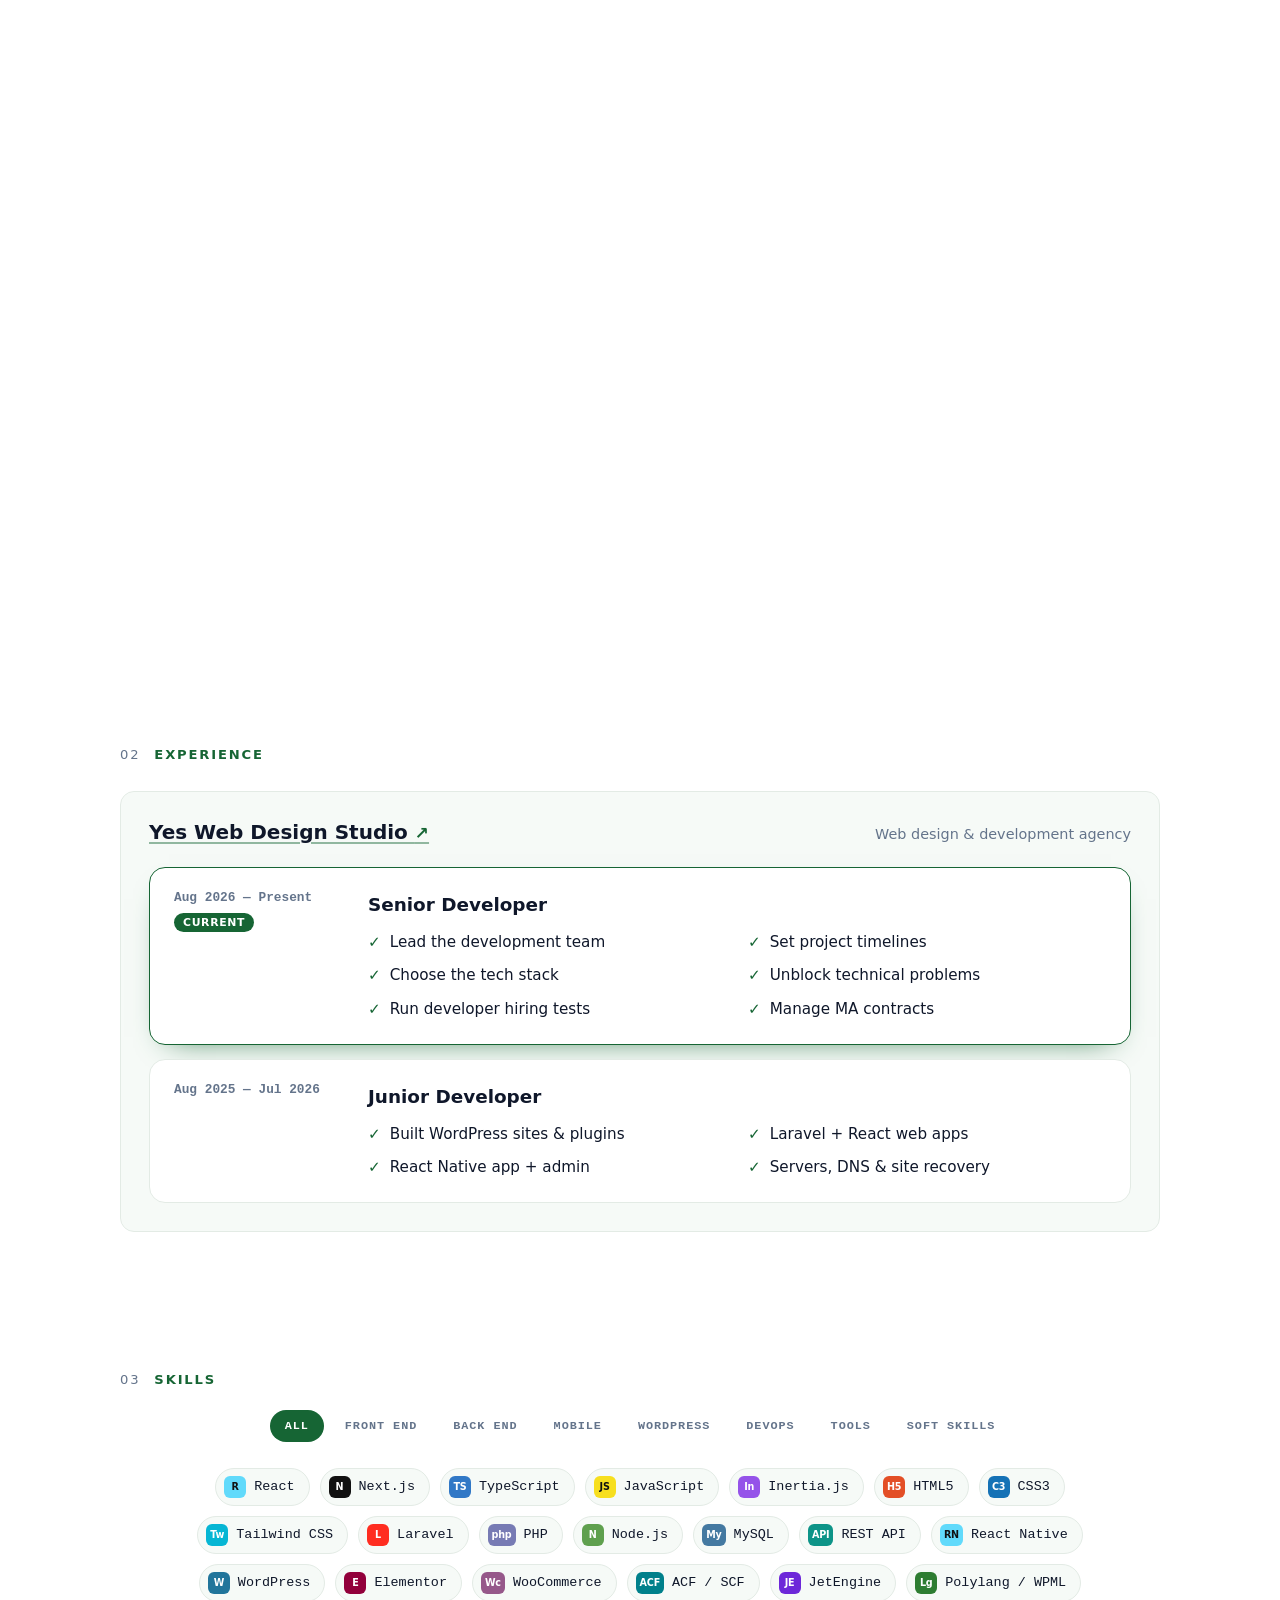
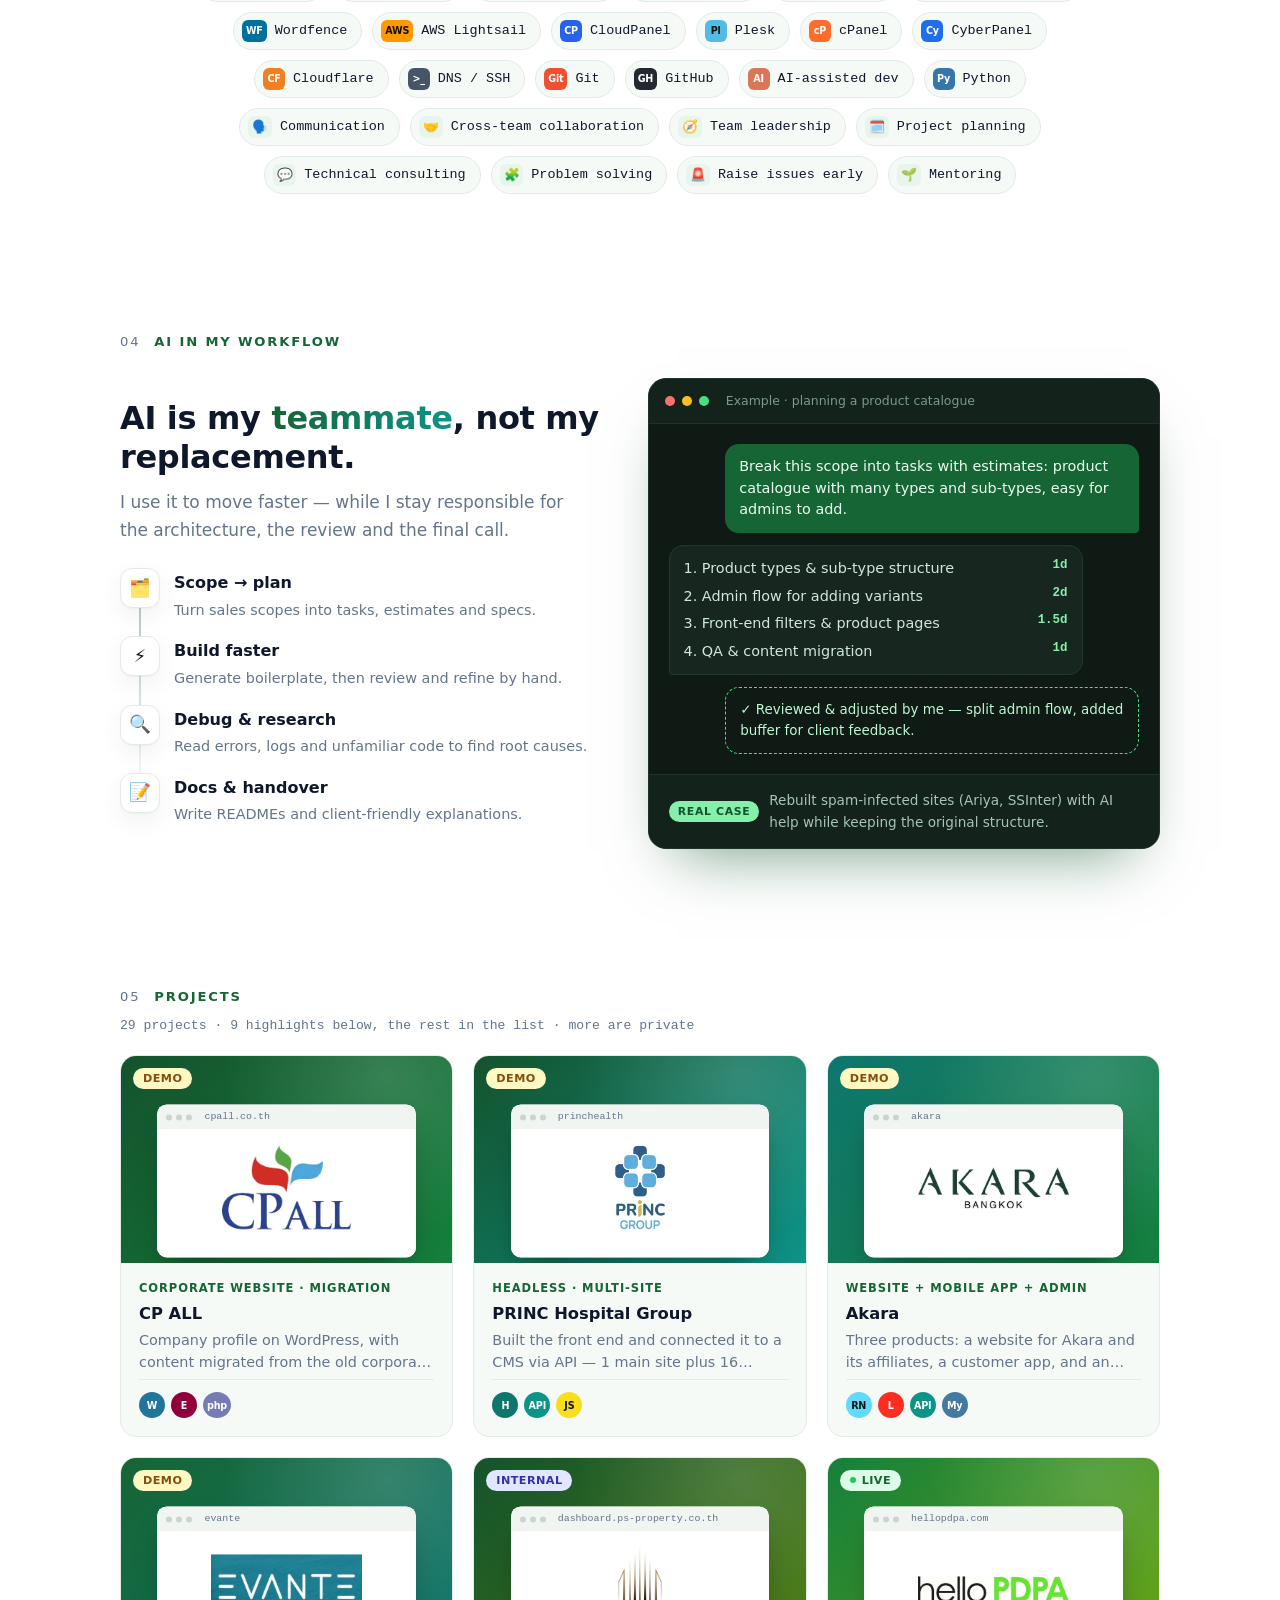
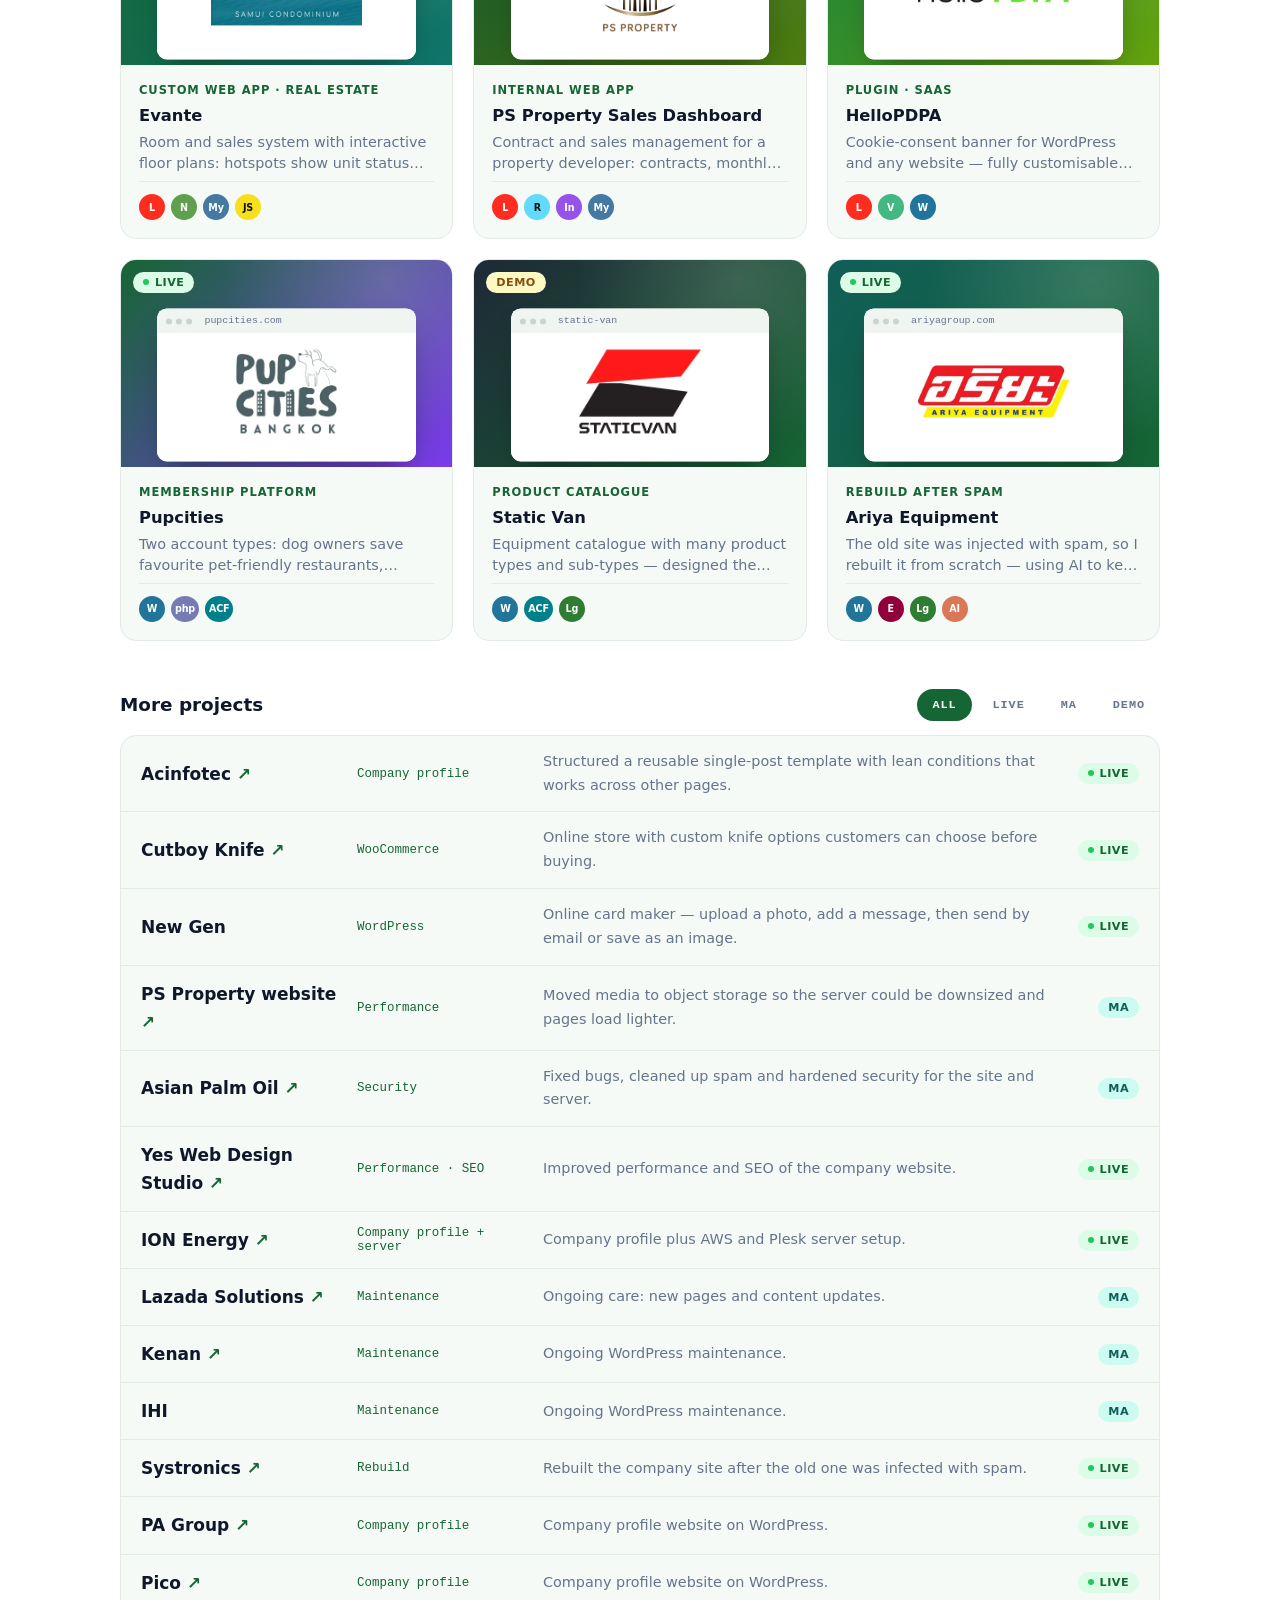
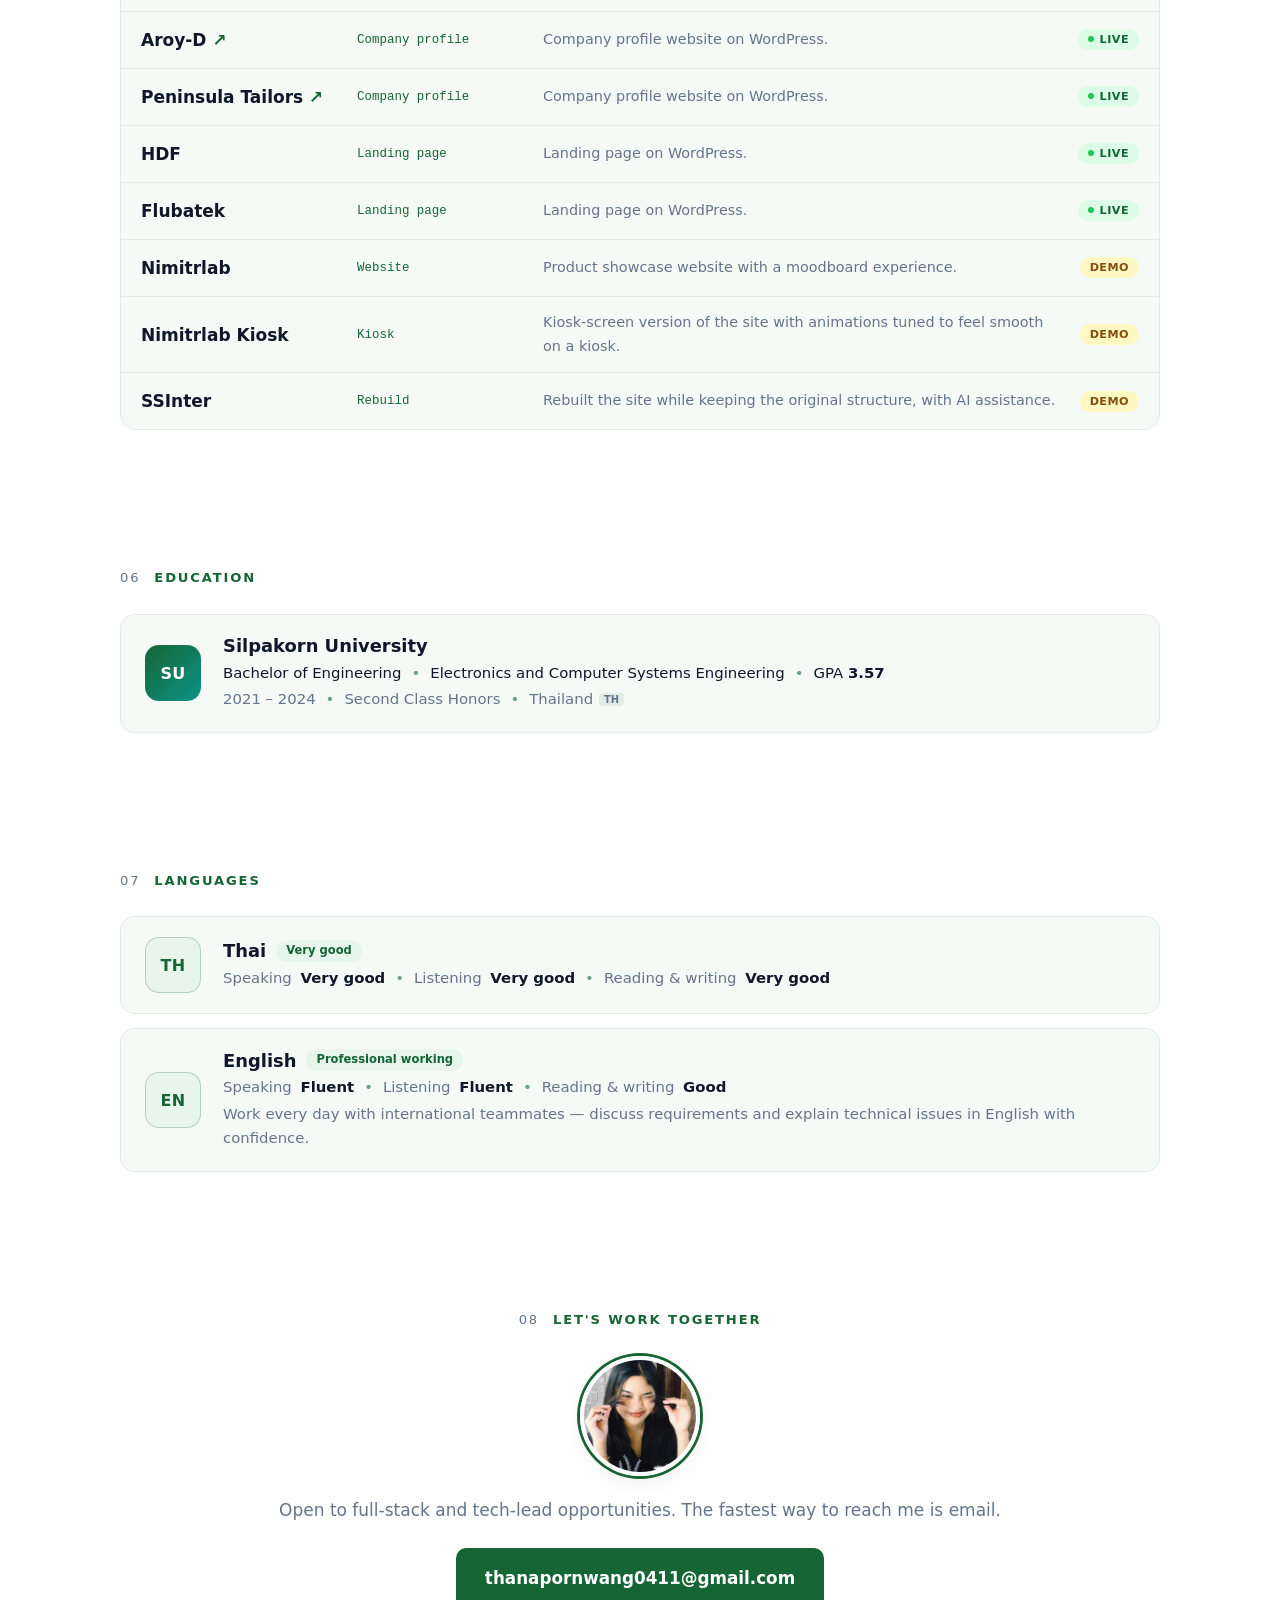
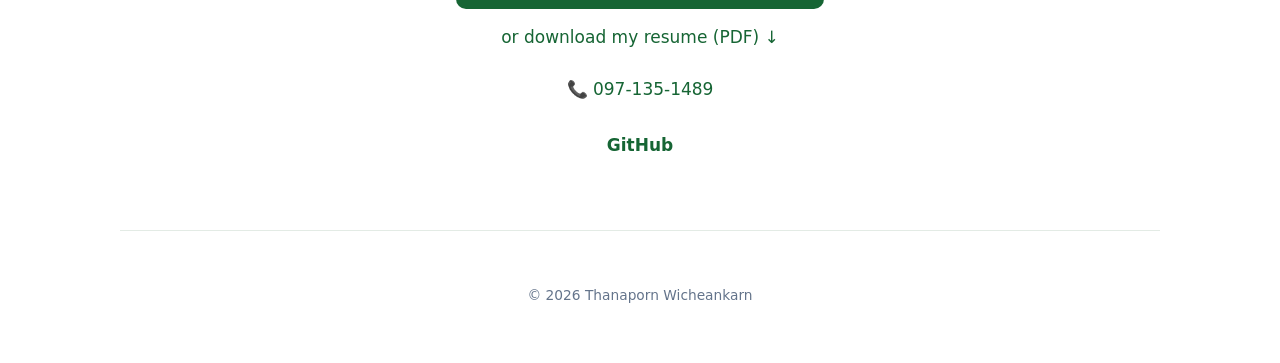
==== commit 22bc7e4c: "Add Thai resume PDF; download link follows site language Co-Authored-By: Claude Opus 5.5 <noreply@an" ====
--- a/index.html
+++ b/index.html
@@ -59,7 +59,7 @@
           <div class="hero-cta reveal">
             <a href="#experience" class="btn btn-primary" data-th="ดูประสบการณ์">See my experience</a>
             <a href="mailto:thanapornwang0411@gmail.com" class="btn btn-ghost" data-th="ส่งอีเมล">Email me</a>
-            <a href="assets/Thanaporn_Wicheankarn_Resume.pdf" class="btn btn-ghost" download data-th="⬇ Resume (PDF)">⬇ Resume (PDF)</a>
+            <a href="assets/Thanaporn_Wicheankarn_Resume.pdf" data-href-th="assets/Thanaporn_Wicheankarn_Resume_TH.pdf" class="btn btn-ghost" download data-th="⬇ Resume (PDF)">⬇ Resume (PDF)</a>
           </div>
           <ul class="hero-meta reveal">
             <li data-th="&lt;span class=&quot;dot&quot;&gt;&lt;/span&gt; เปิดรับตำแหน่ง Full-stack / Tech Lead"><span class="dot"></span> Open to Full-stack / Tech Lead roles</li>
@@ -388,7 +388,7 @@
       <img class="avatar reveal" src="assets/avatar.webp" width="120" height="120" alt="Thanaporn smiling">
       <p class="reveal" data-th="เปิดรับโอกาสในตำแหน่ง Full-stack และ Tech Lead ติดต่อทางอีเมลได้เร็วที่สุดค่ะ">Open to full-stack and tech-lead opportunities. The fastest way to reach me is email.</p>
       <a href="mailto:thanapornwang0411@gmail.com" class="btn btn-primary btn-lg reveal">thanapornwang0411@gmail.com</a>
-      <p class="reveal" style="margin-top:14px"><a href="assets/Thanaporn_Wicheankarn_Resume.pdf" download data-th="หรือดาวน์โหลด Resume (PDF) ↓">or download my resume (PDF) ↓</a></p>
+      <p class="reveal" style="margin-top:14px"><a href="assets/Thanaporn_Wicheankarn_Resume.pdf" data-href-th="assets/Thanaporn_Wicheankarn_Resume_TH.pdf" download data-th="หรือดาวน์โหลด Resume (PDF) ↓">or download my resume (PDF) ↓</a></p>
       <p class="reveal" style="margin-top:6px"><a href="tel:+66971351489">📞 097-135-1489</a></p>
       <ul class="socials reveal">
         <li><a href="https://github.com/Thanaporn77" target="_blank" rel="noopener">GitHub</a></li>
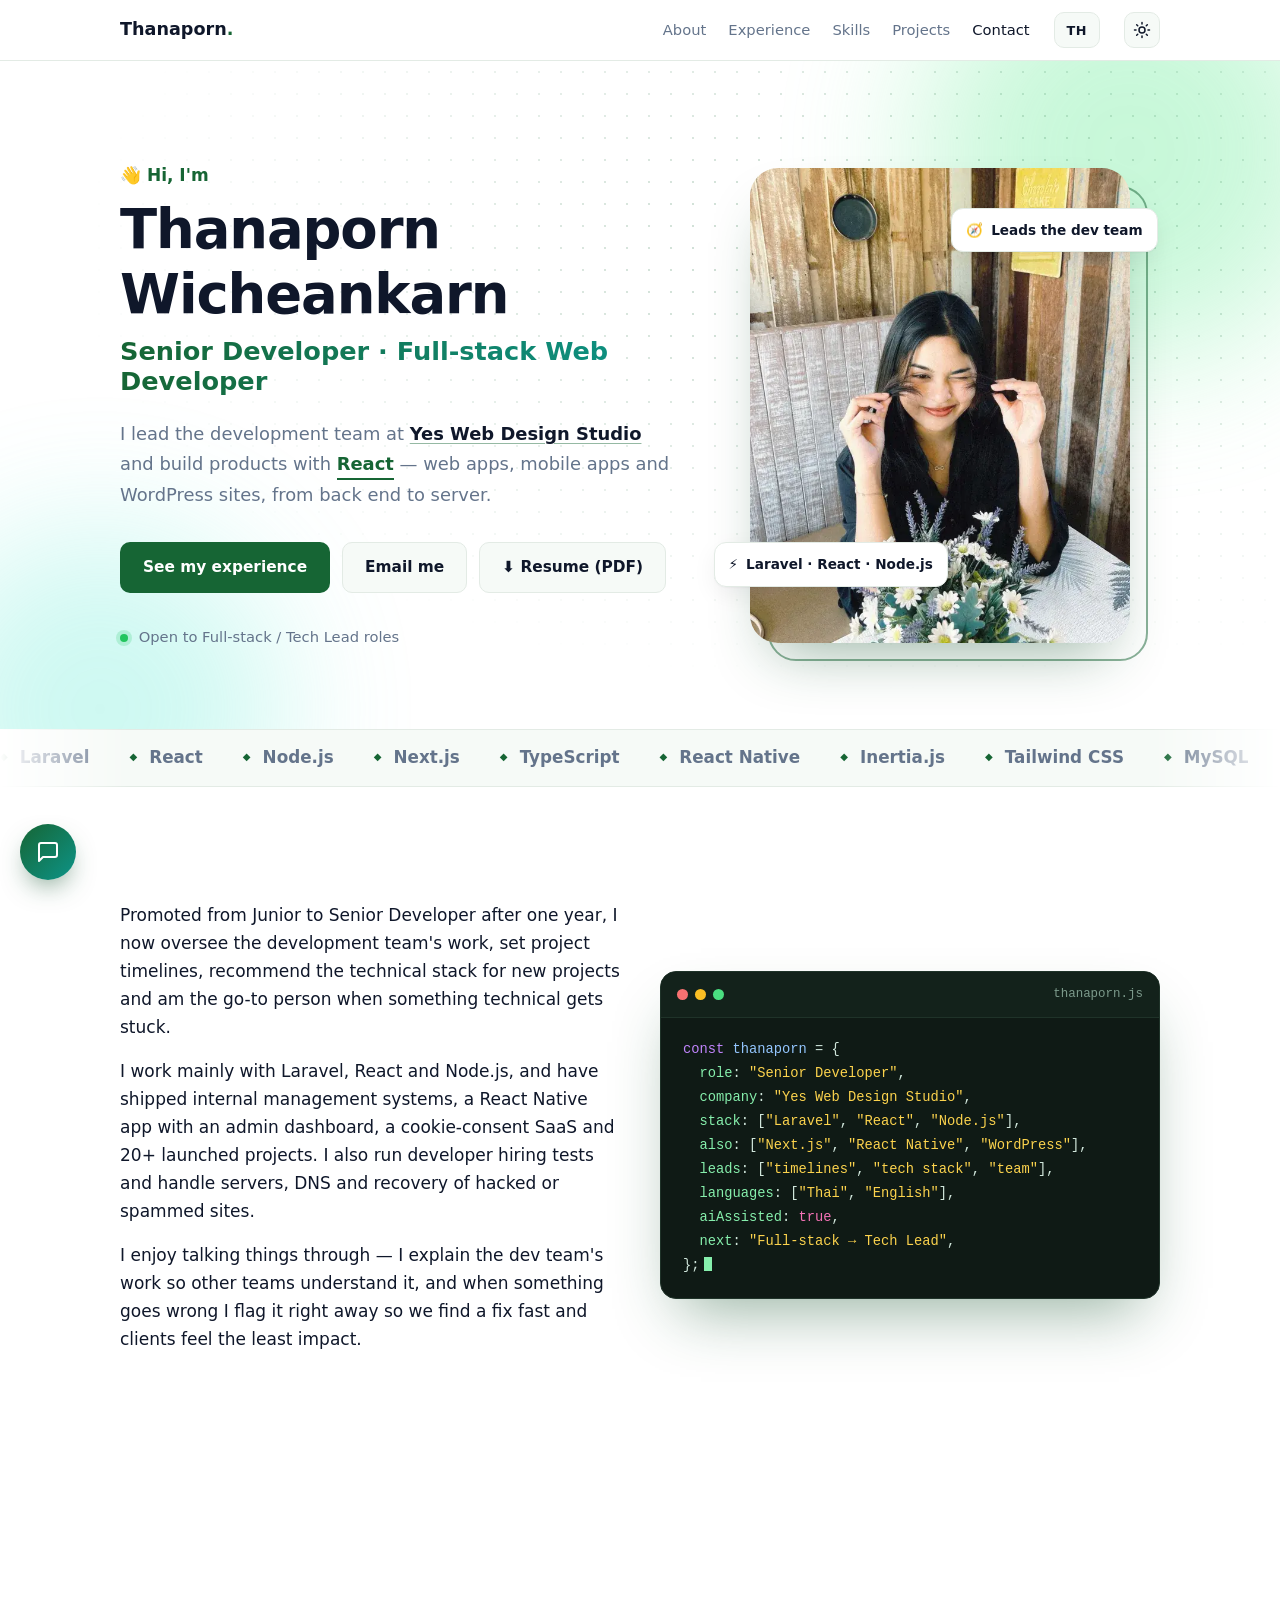
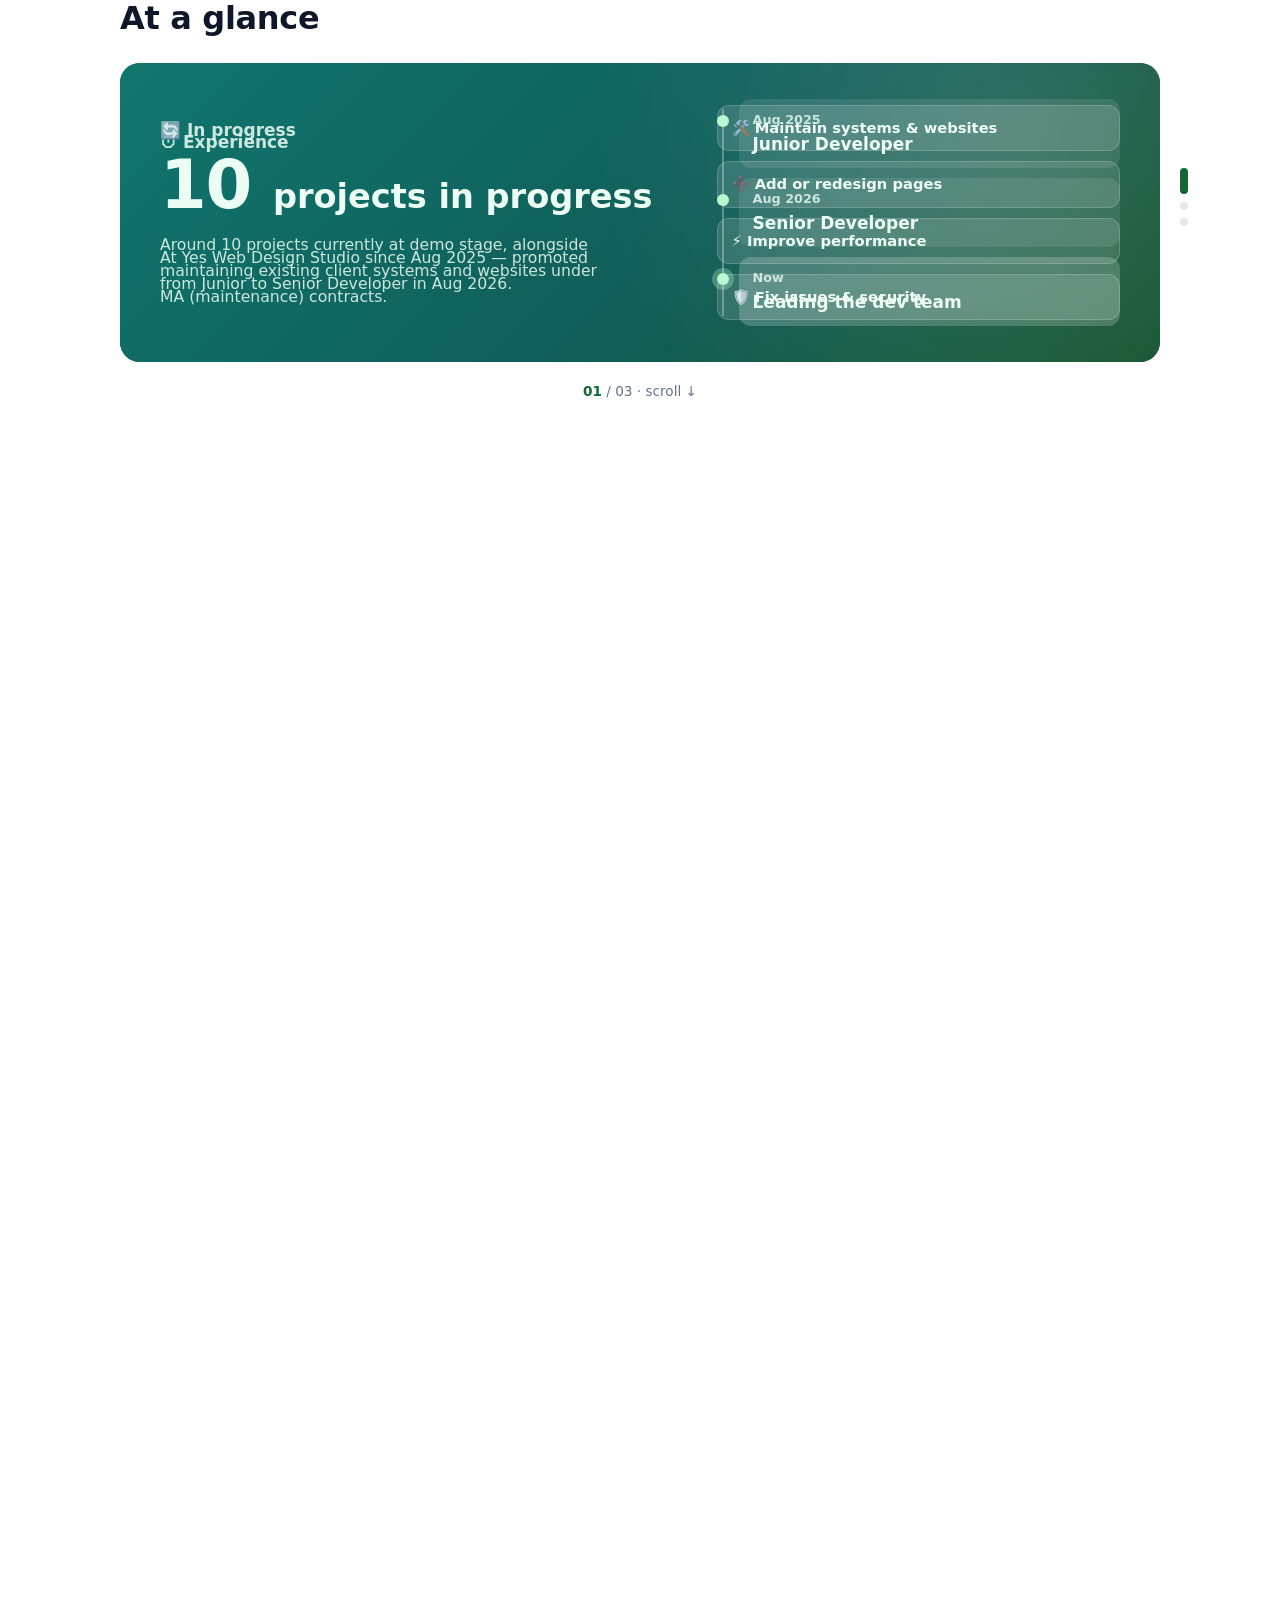
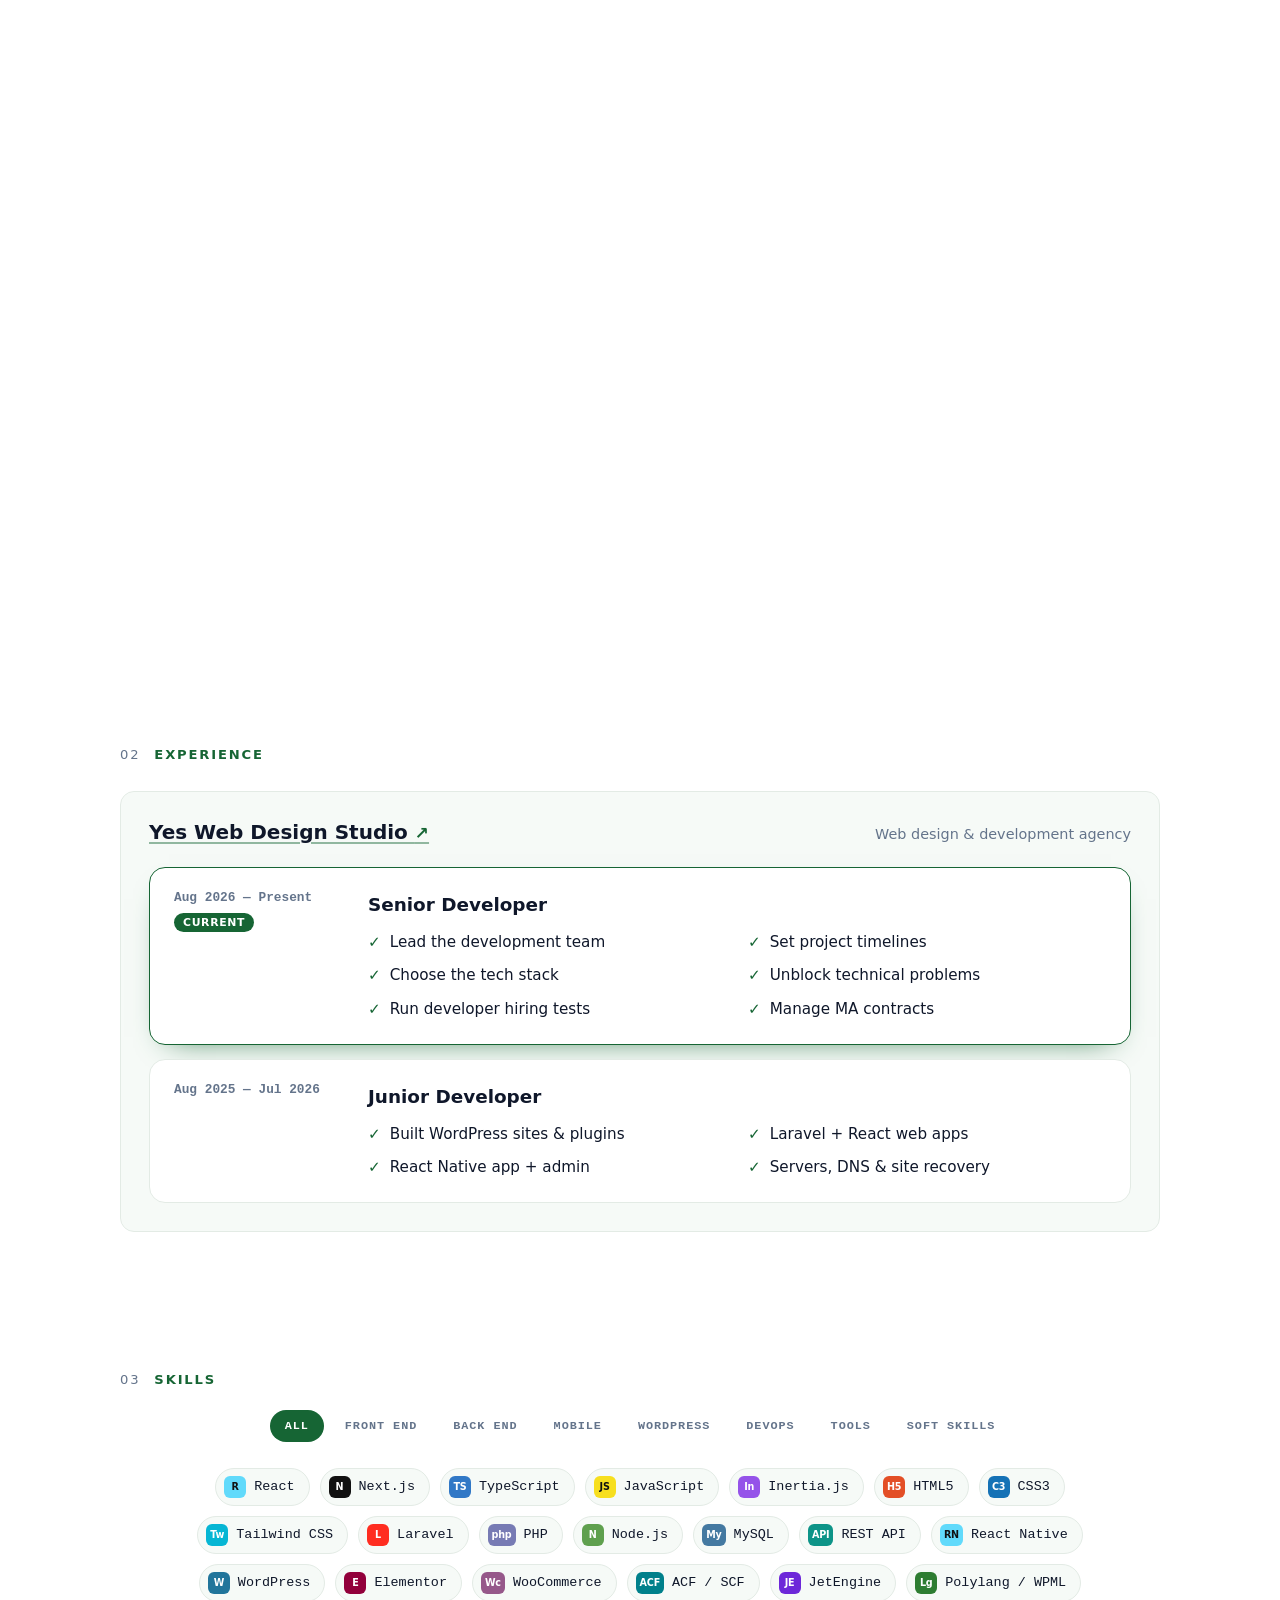
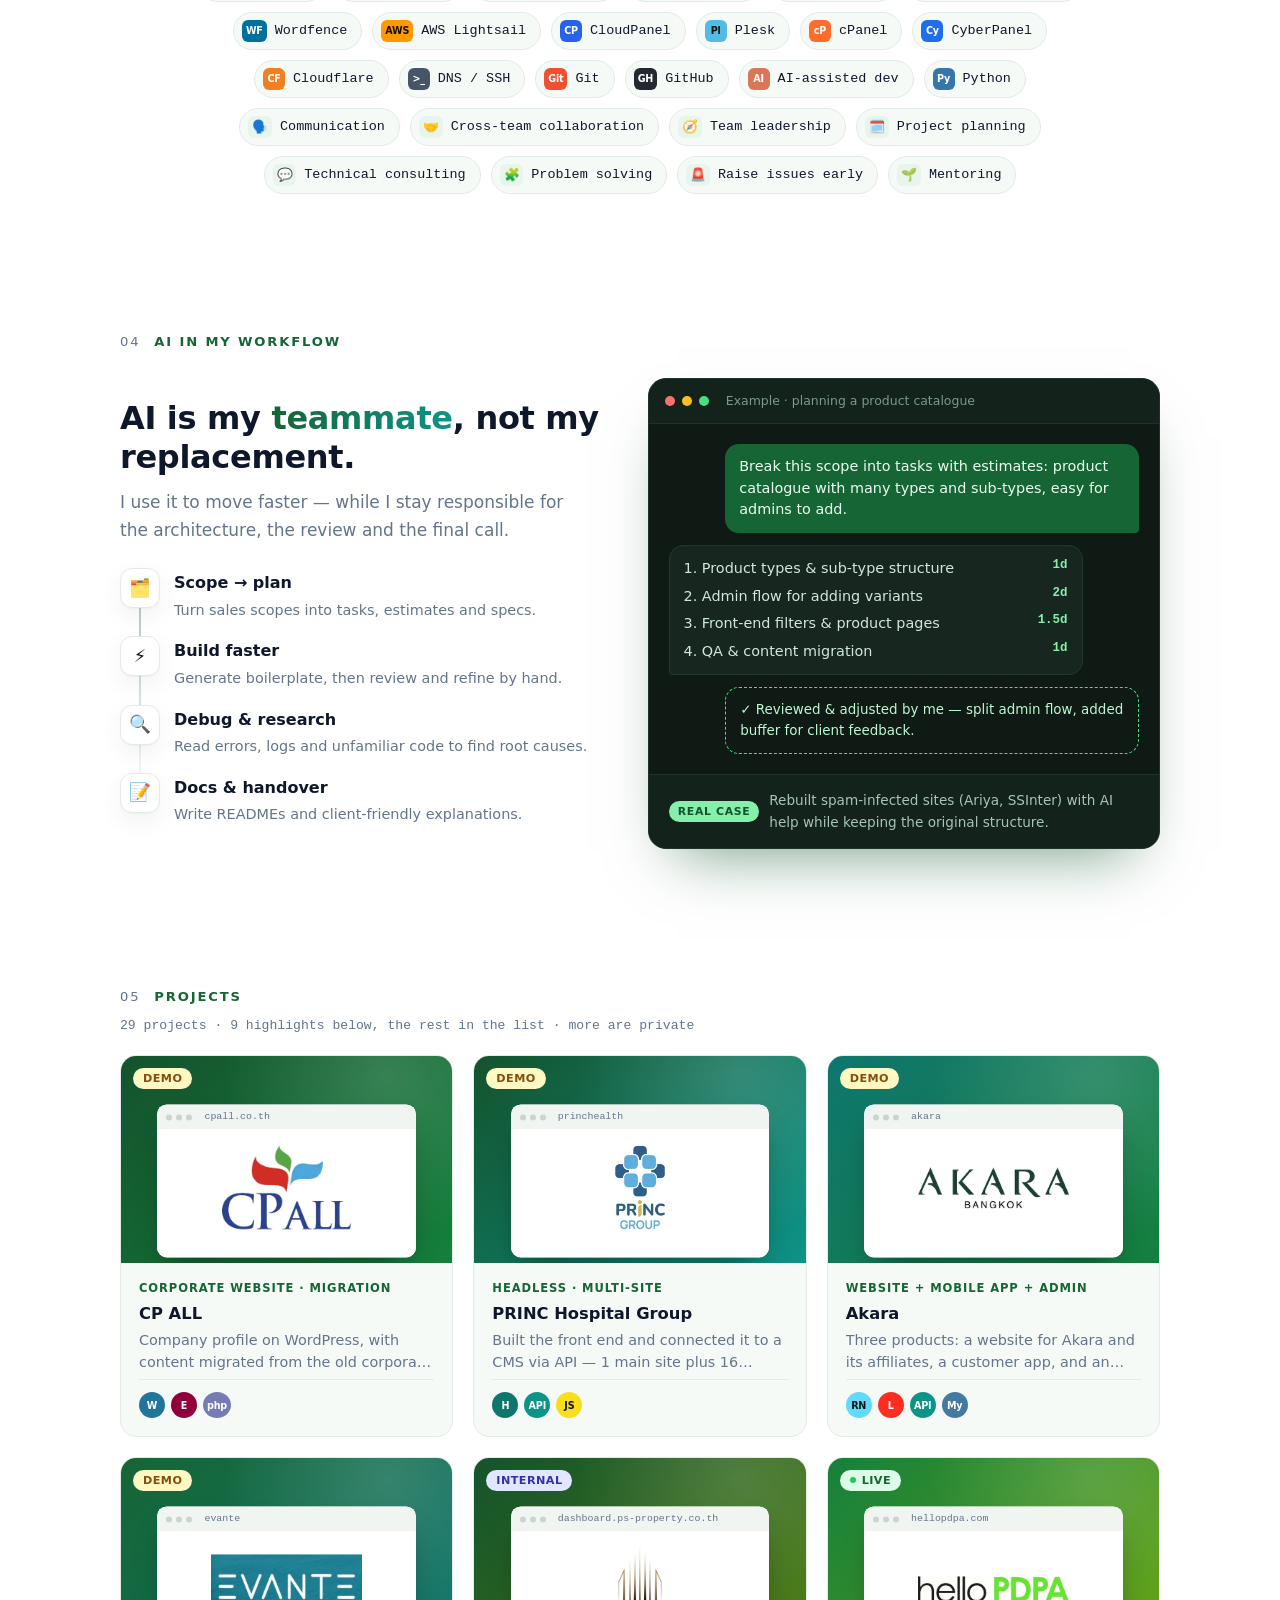
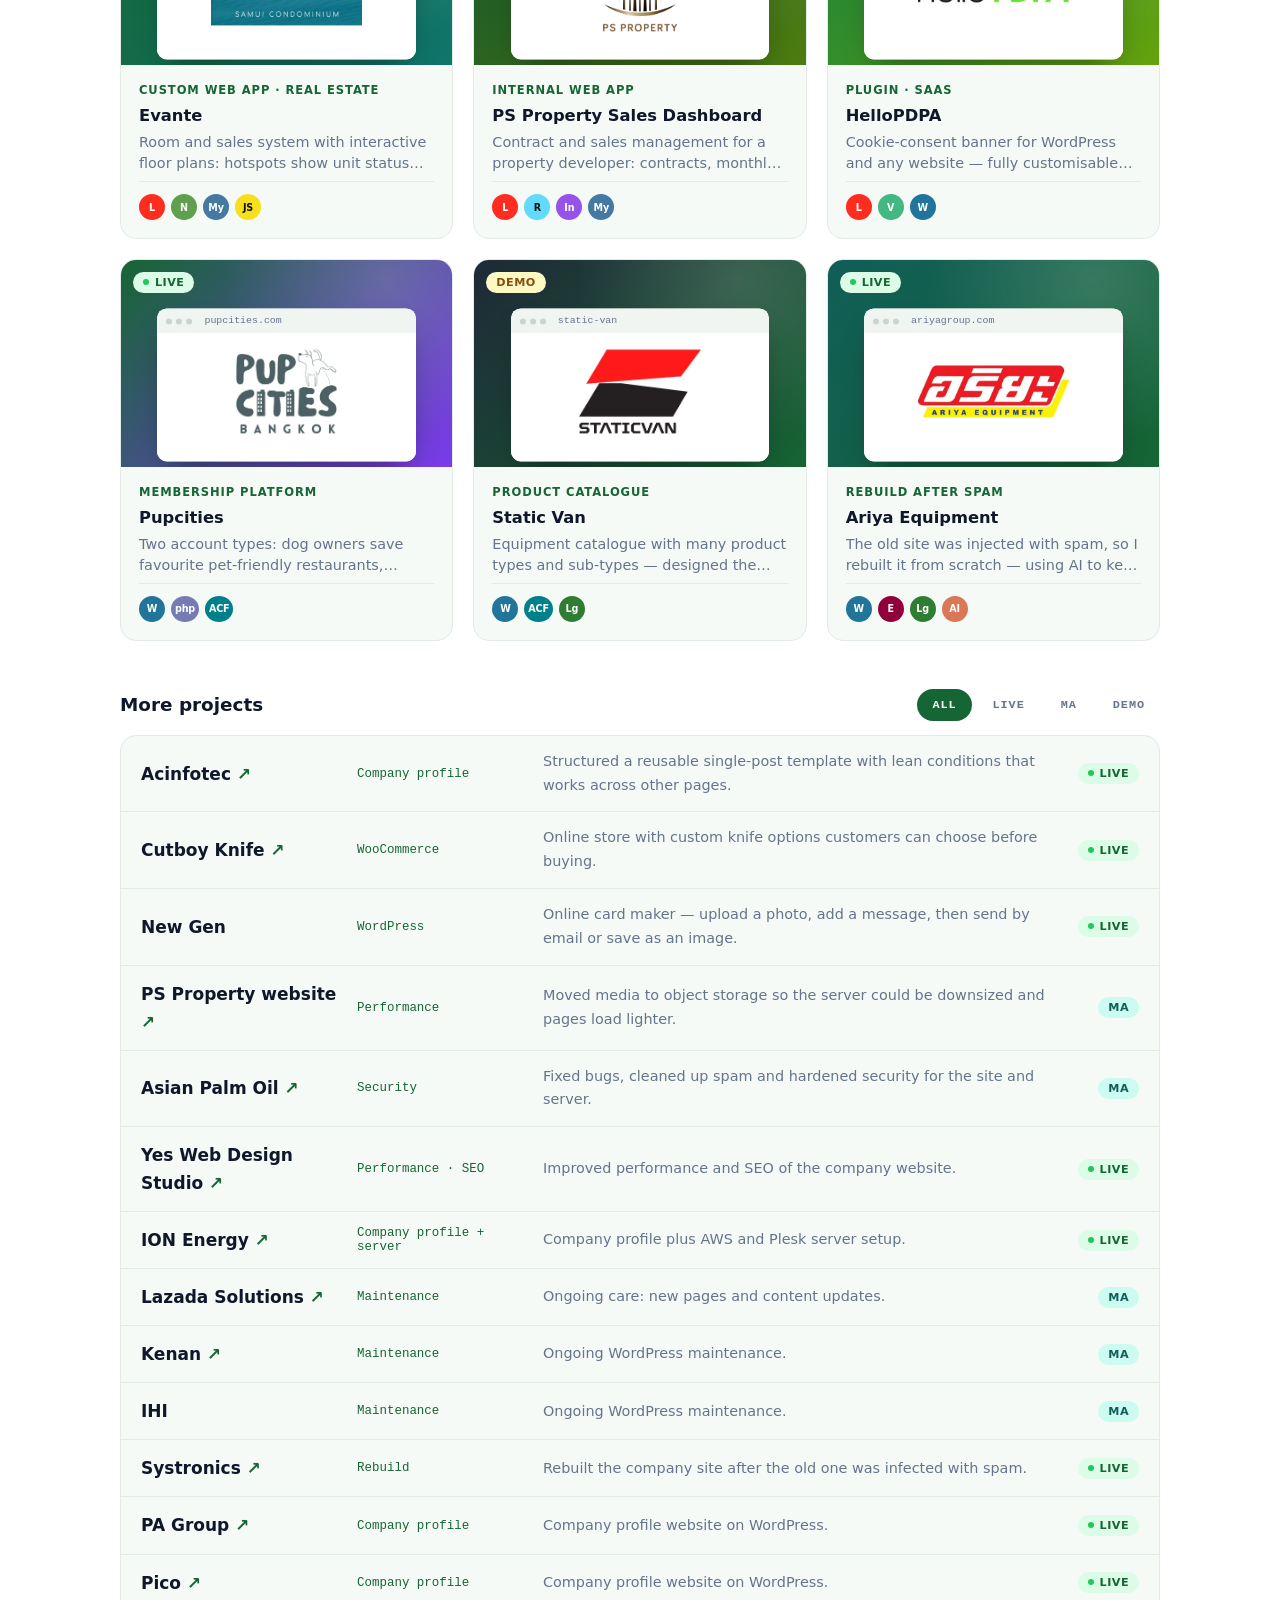
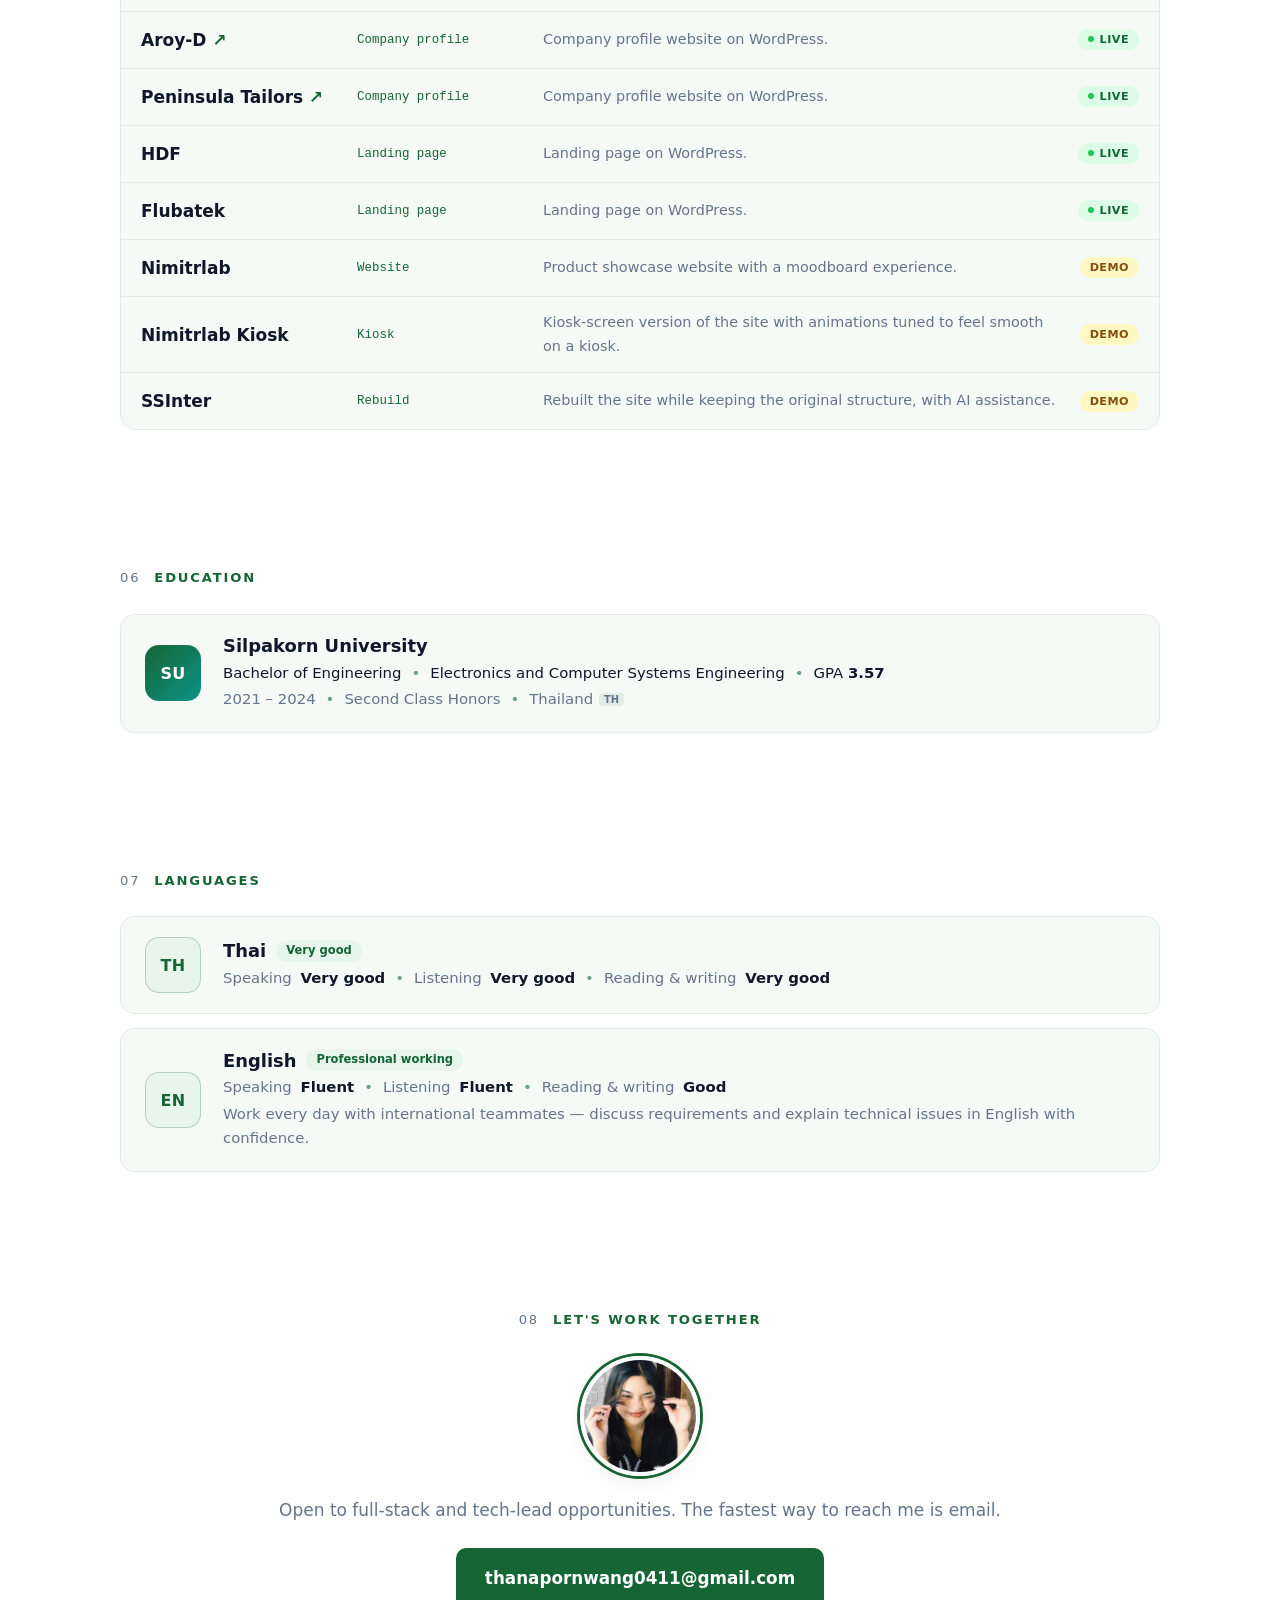
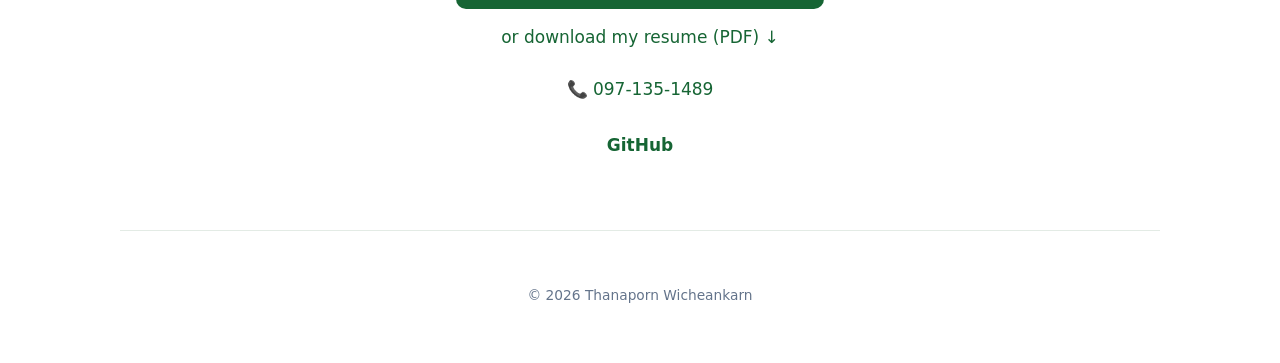
==== commit a72c971d: "Add floating contact button; cache-bust CSS/JS so language PDF switch loads Co-Authored-By: Claude O" ====
--- a/index.html
+++ b/index.html
@@ -13,12 +13,12 @@
   <meta property="og:url" content="https://thanaporn77.github.io/">
 
   <link rel="icon" href="data:image/svg+xml,<svg xmlns='http://www.w3.org/2000/svg' viewBox='0 0 32 32'><rect width='32' height='32' rx='8' fill='%23166534'/><text x='50%' y='56%' font-family='system-ui' font-size='18' font-weight='700' fill='white' text-anchor='middle' dominant-baseline='middle'>T</text></svg>">
-  <link rel="stylesheet" href="style.css">
+  <link rel="stylesheet" href="style.css?v=20261115">
   <script>
     document.documentElement.classList.add('js');
     try { const t = localStorage.getItem('theme'); if (t) document.documentElement.dataset.theme = t; } catch (e) {}
   </script>
-  <script src="script.js" defer></script>
+  <script src="script.js?v=20261115" defer></script>
 </head>
 <body>
   <div class="progress" id="progress" aria-hidden="true"></div>
@@ -401,5 +401,19 @@
     <p>© <span id="year"></span> Thanaporn Wicheankarn</p>
   </footer>
 
+  <!-- Floating contact -->
+  <div class="fab" id="fab">
+    <ul class="fab-menu" id="fabMenu" aria-label="Contact options">
+      <li><a href="tel:+66971351489" class="fab-item"><span class="fab-ic" style="--c:#16a34a">📞</span><span data-th="โทร 097-135-1489">Call 097-135-1489</span></a></li>
+      <li><a href="mailto:thanapornwang0411@gmail.com" class="fab-item"><span class="fab-ic" style="--c:#ea4335">✉️</span><span data-th="ส่งอีเมล">Email me</span></a></li>
+      <li><a href="https://github.com/Thanaporn77" target="_blank" rel="noopener" class="fab-item"><span class="fab-ic" style="--c:#24292f">🐙</span>GitHub</a></li>
+      <li><a href="assets/Thanaporn_Wicheankarn_Resume.pdf" data-href-th="assets/Thanaporn_Wicheankarn_Resume_TH.pdf" download class="fab-item"><span class="fab-ic" style="--c:#0d9488">📄</span><span data-th="ดาวน์โหลด Resume">Download resume</span></a></li>
+    </ul>
+    <button class="fab-btn" id="fabBtn" aria-expanded="false" aria-controls="fabMenu" aria-label="Contact me">
+      <svg class="fab-open" viewBox="0 0 24 24" width="24" height="24" fill="none" stroke="currentColor" stroke-width="2" stroke-linecap="round" stroke-linejoin="round"><path d="M21 15a2 2 0 0 1-2 2H7l-4 4V5a2 2 0 0 1 2-2h14a2 2 0 0 1 2 2z"/></svg>
+      <svg class="fab-close" viewBox="0 0 24 24" width="22" height="22" fill="none" stroke="currentColor" stroke-width="2.4" stroke-linecap="round"><path d="M6 6l12 12M18 6L6 18"/></svg>
+    </button>
+  </div>
+
 </body>
 </html>
--- a/style.css
+++ b/style.css
@@ -611,3 +611,27 @@
 .co-link { color: inherit; text-decoration: underline; text-decoration-color: color-mix(in srgb, var(--accent) 45%, transparent); text-underline-offset: 3px; }
 .co-link:hover { color: var(--accent); }
 .co-link span { color: var(--accent); font-size: .85em; }
+
+/* Floating contact button */
+.fab { position: fixed; left: 20px; bottom: 20px; z-index: 30; display: flex; flex-direction: column; align-items: flex-start; gap: 12px; }
+.fab-btn { position: relative; width: 56px; height: 56px; border-radius: 50%; border: 0; cursor: pointer; display: grid; place-items: center;
+  background: linear-gradient(135deg, var(--accent), #0d9488); color: #fff; box-shadow: 0 12px 28px -10px rgb(20 83 45 / .7); transition: transform .2s; }
+:root[data-theme="dark"] .fab-btn { color: #0c1210; }
+.fab-btn:hover { transform: scale(1.07); }
+.fab-btn::after { content: ""; position: absolute; inset: 0; border-radius: 50%; box-shadow: 0 0 0 0 color-mix(in srgb, var(--accent) 45%, transparent); animation: ring 2.6s ease-out infinite; }
+@keyframes ring { 70%, 100% { box-shadow: 0 0 0 14px transparent; } }
+.fab-close { display: none; }
+.fab.open .fab-open { display: none; } .fab.open .fab-close { display: block; }
+.fab.open .fab-btn::after { animation: none; }
+.fab-menu { list-style: none; display: grid; gap: 8px; pointer-events: none; }
+.fab-item { display: inline-flex; align-items: center; gap: 10px; padding: 7px 16px 7px 7px; border-radius: 999px; background: var(--bg); color: var(--text);
+  border: 1px solid var(--border); box-shadow: var(--shadow); font-weight: 600; font-size: .9rem; white-space: nowrap;
+  opacity: 0; transform: translateY(10px) scale(.95); transition: opacity .2s, transform .2s, border-color .15s; }
+.fab-item:hover { text-decoration: none; border-color: var(--accent); }
+.fab-ic { display: grid; place-items: center; width: 34px; height: 34px; border-radius: 50%; background: color-mix(in srgb, var(--c) 14%, var(--bg)); font-size: 1rem; }
+.fab.open .fab-menu { pointer-events: auto; }
+.fab.open .fab-item { opacity: 1; transform: none; }
+.fab.open li:nth-last-child(1) .fab-item { transition-delay: .02s; } .fab.open li:nth-last-child(2) .fab-item { transition-delay: .06s; }
+.fab.open li:nth-last-child(3) .fab-item { transition-delay: .1s; } .fab.open li:nth-last-child(4) .fab-item { transition-delay: .14s; }
+@media (prefers-reduced-motion: reduce) { .fab-btn::after { animation: none; } .fab-item { transition: none; } }
+@media print { .fab { display: none; } }
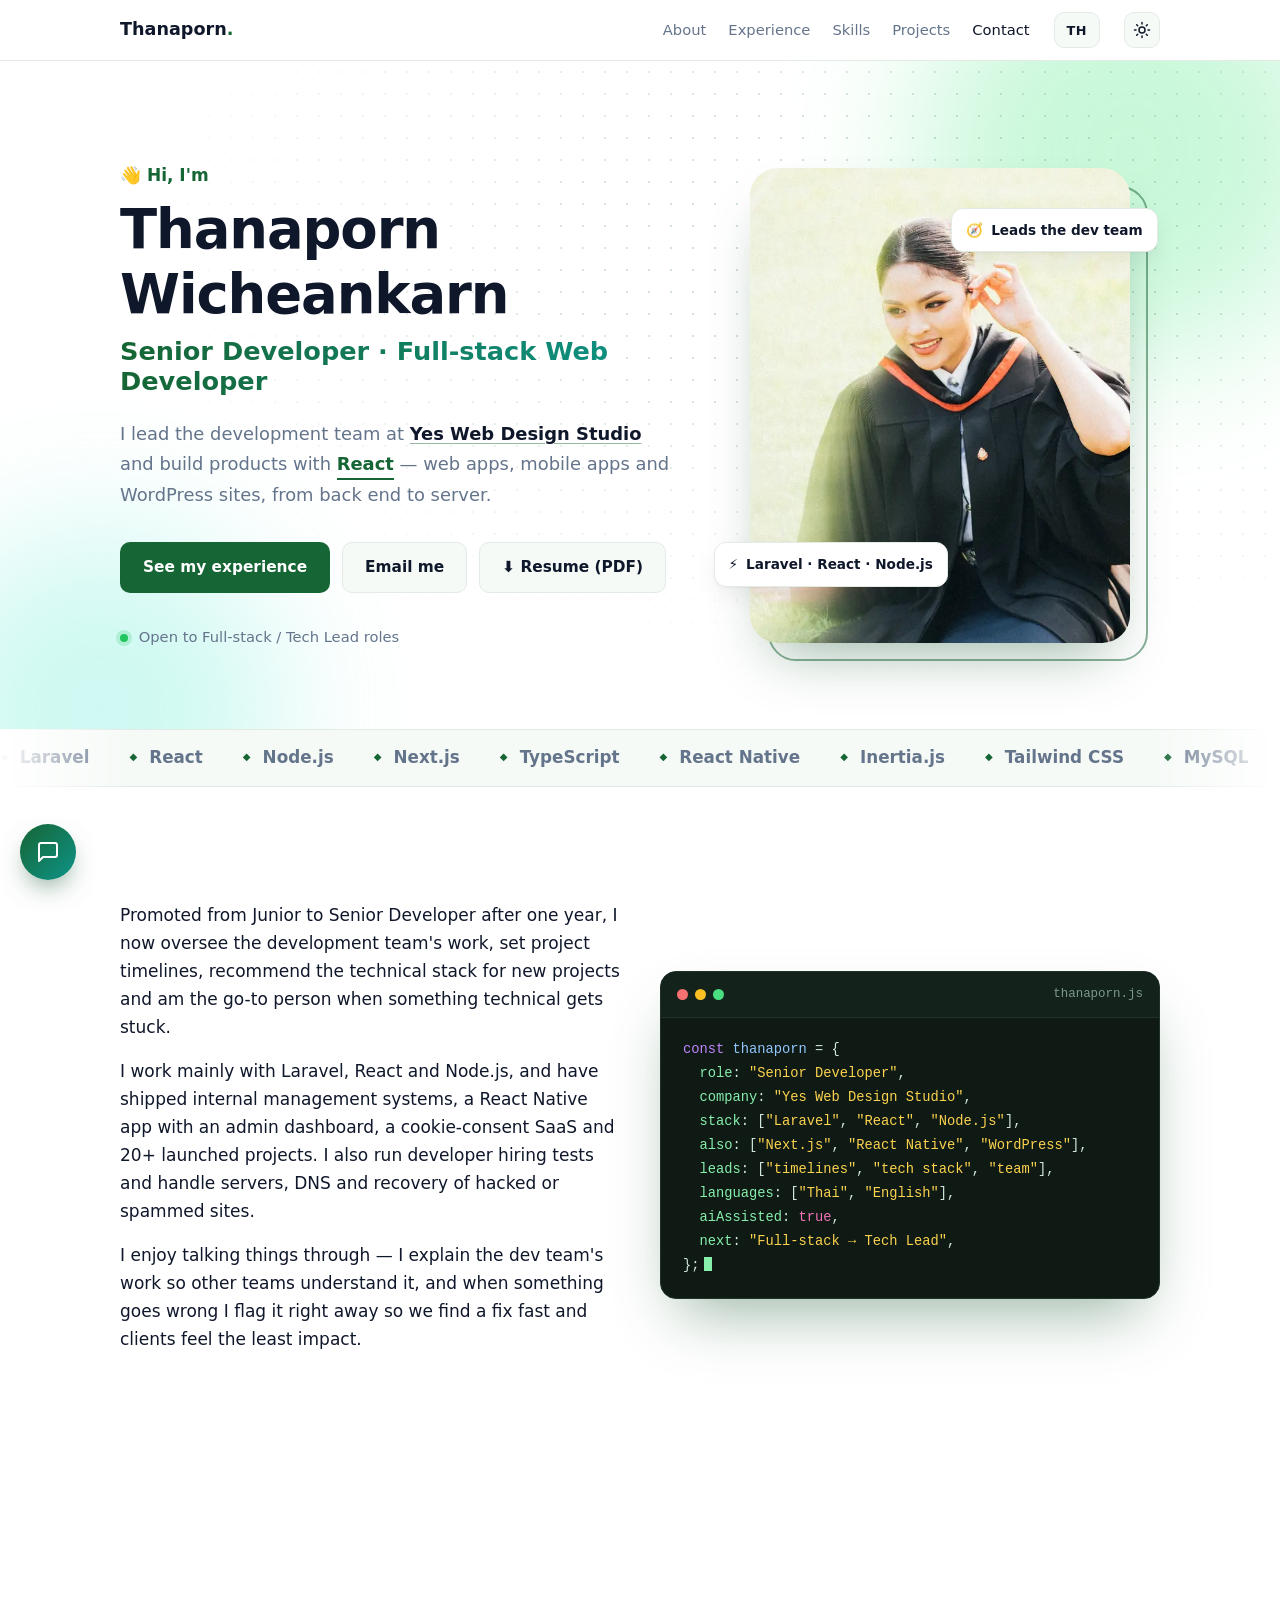
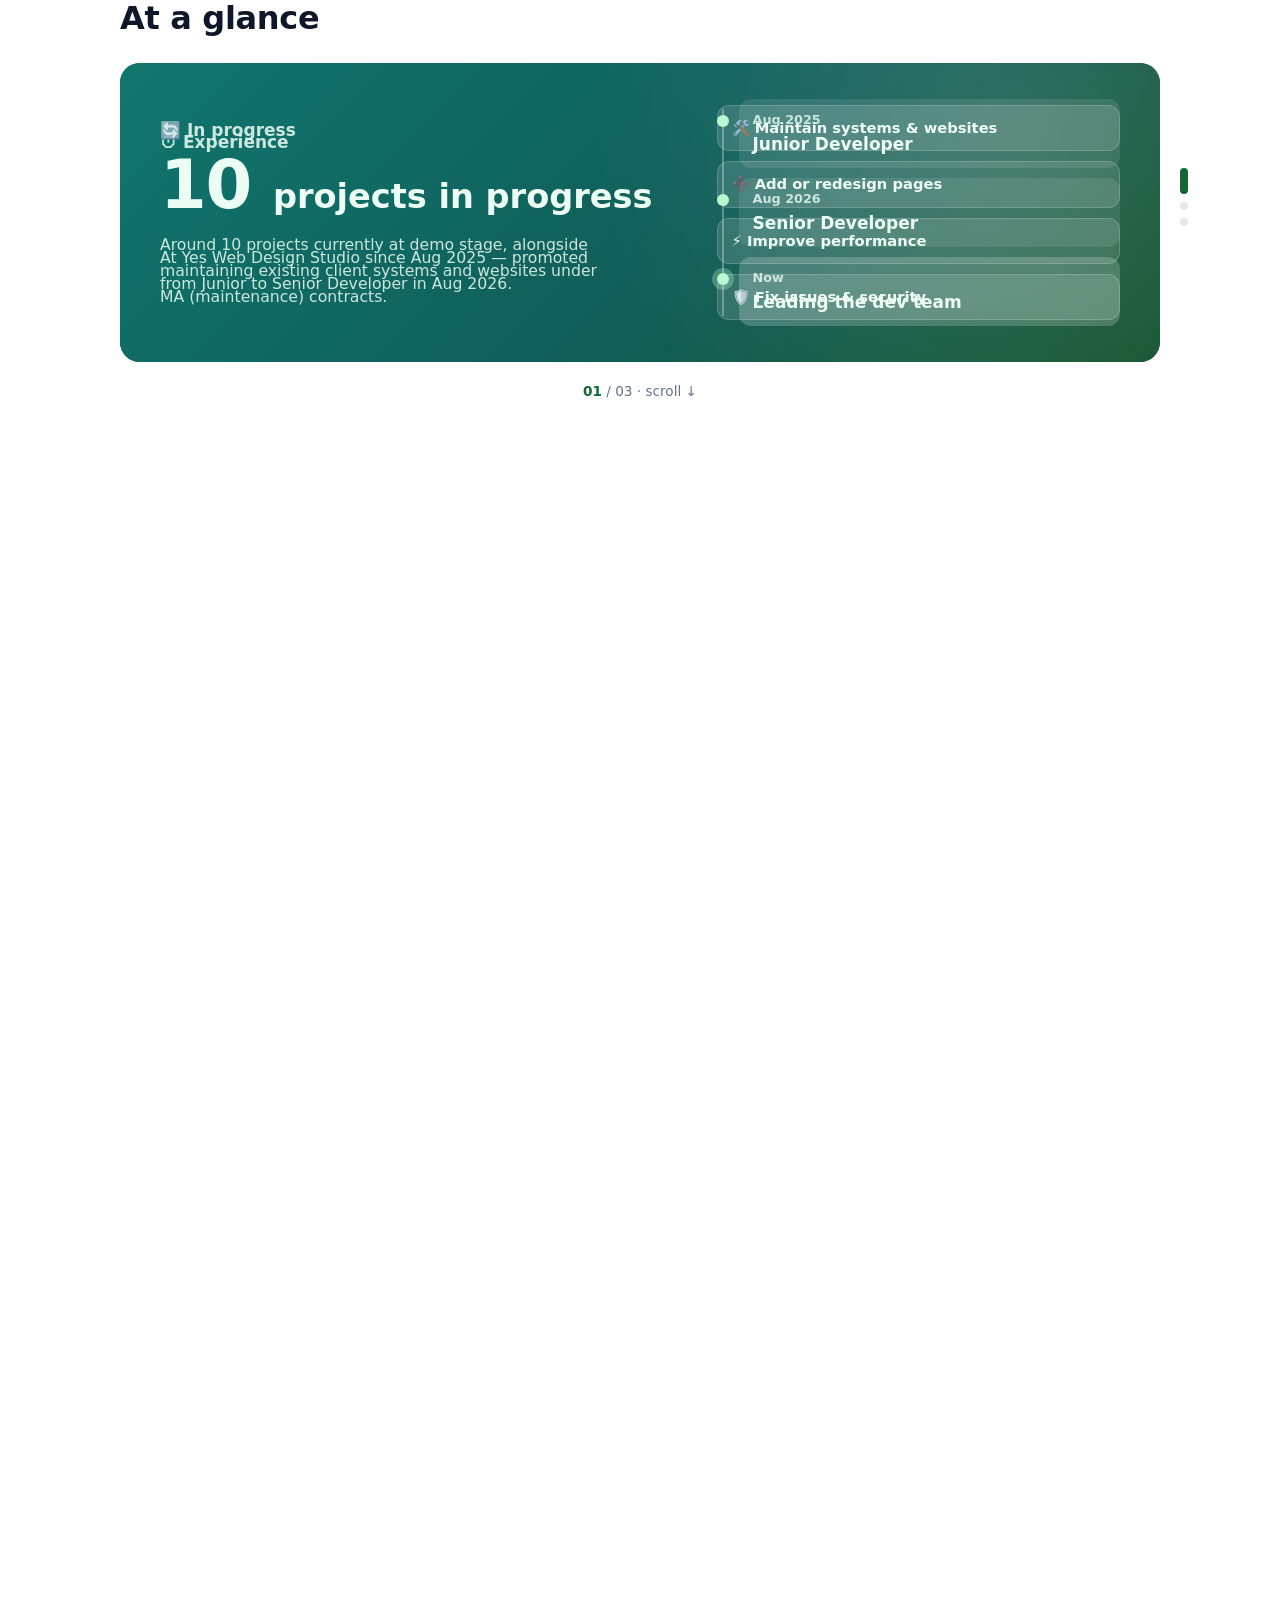
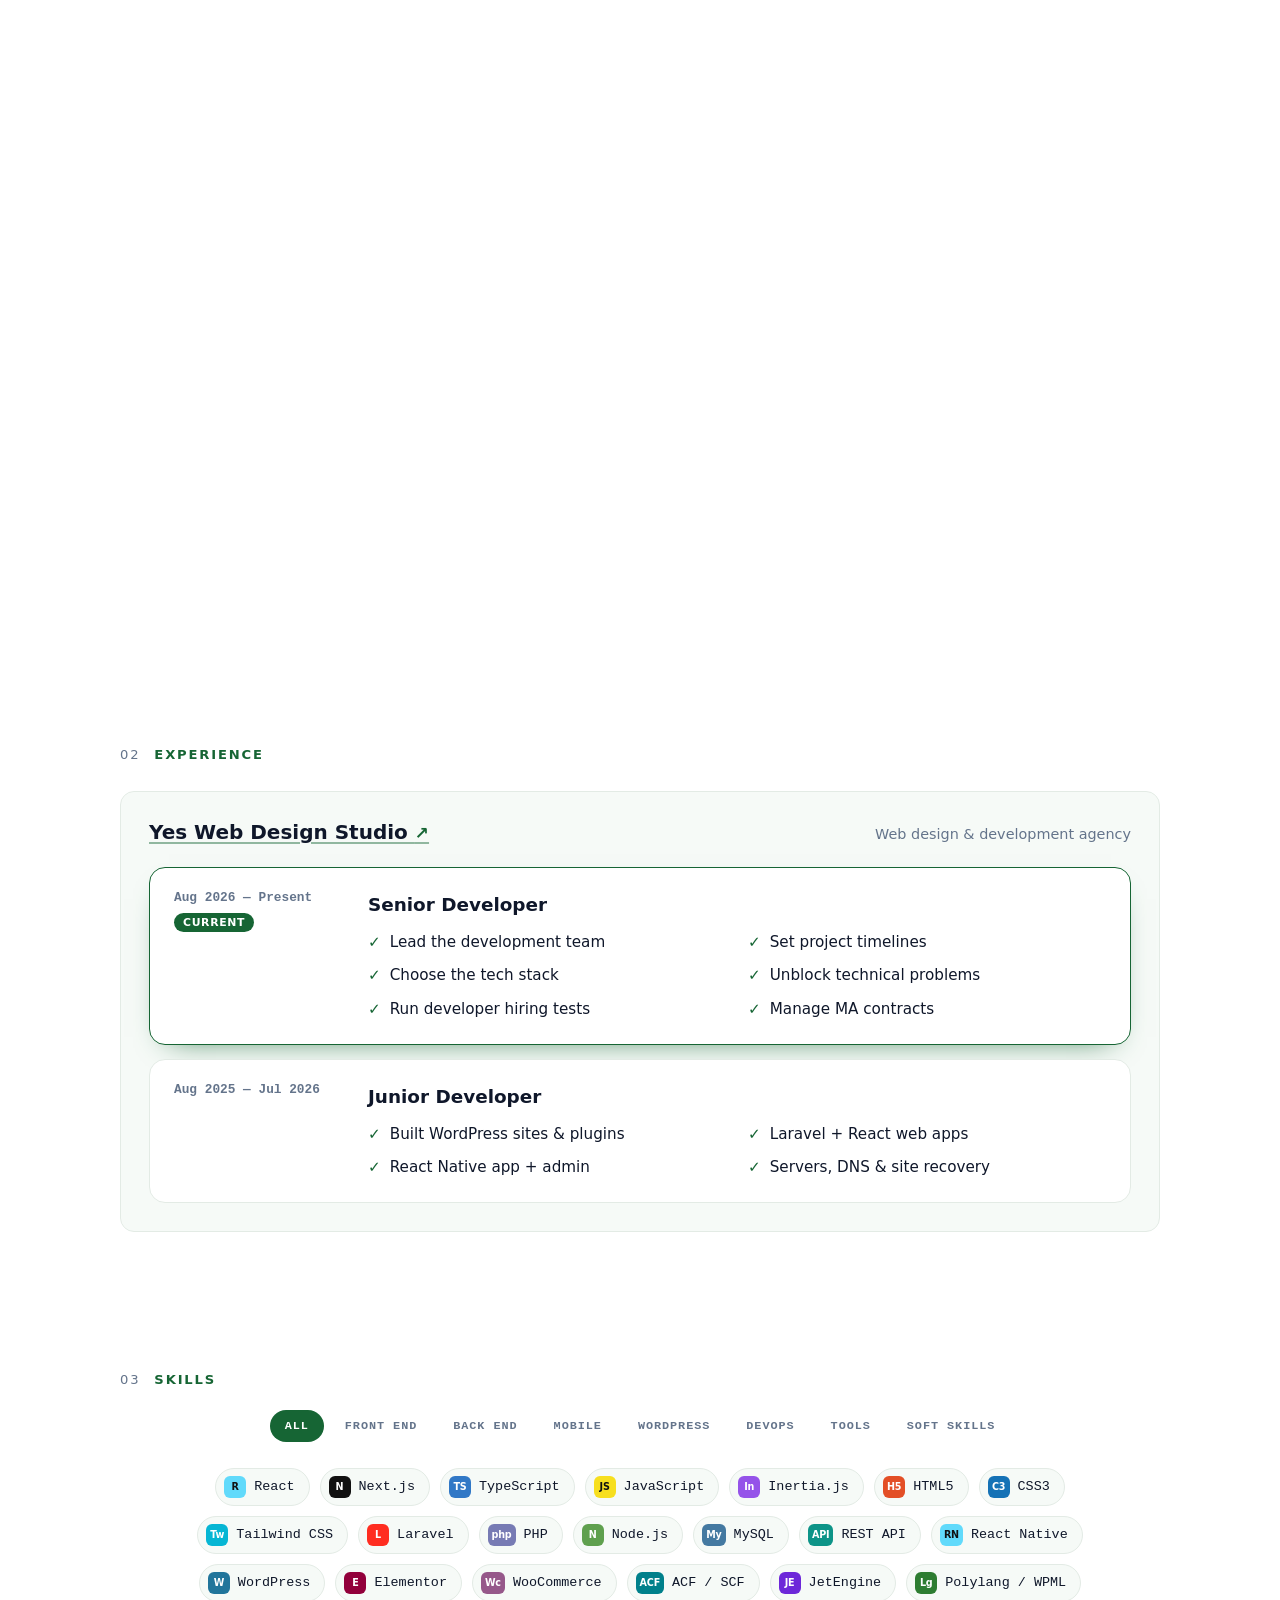
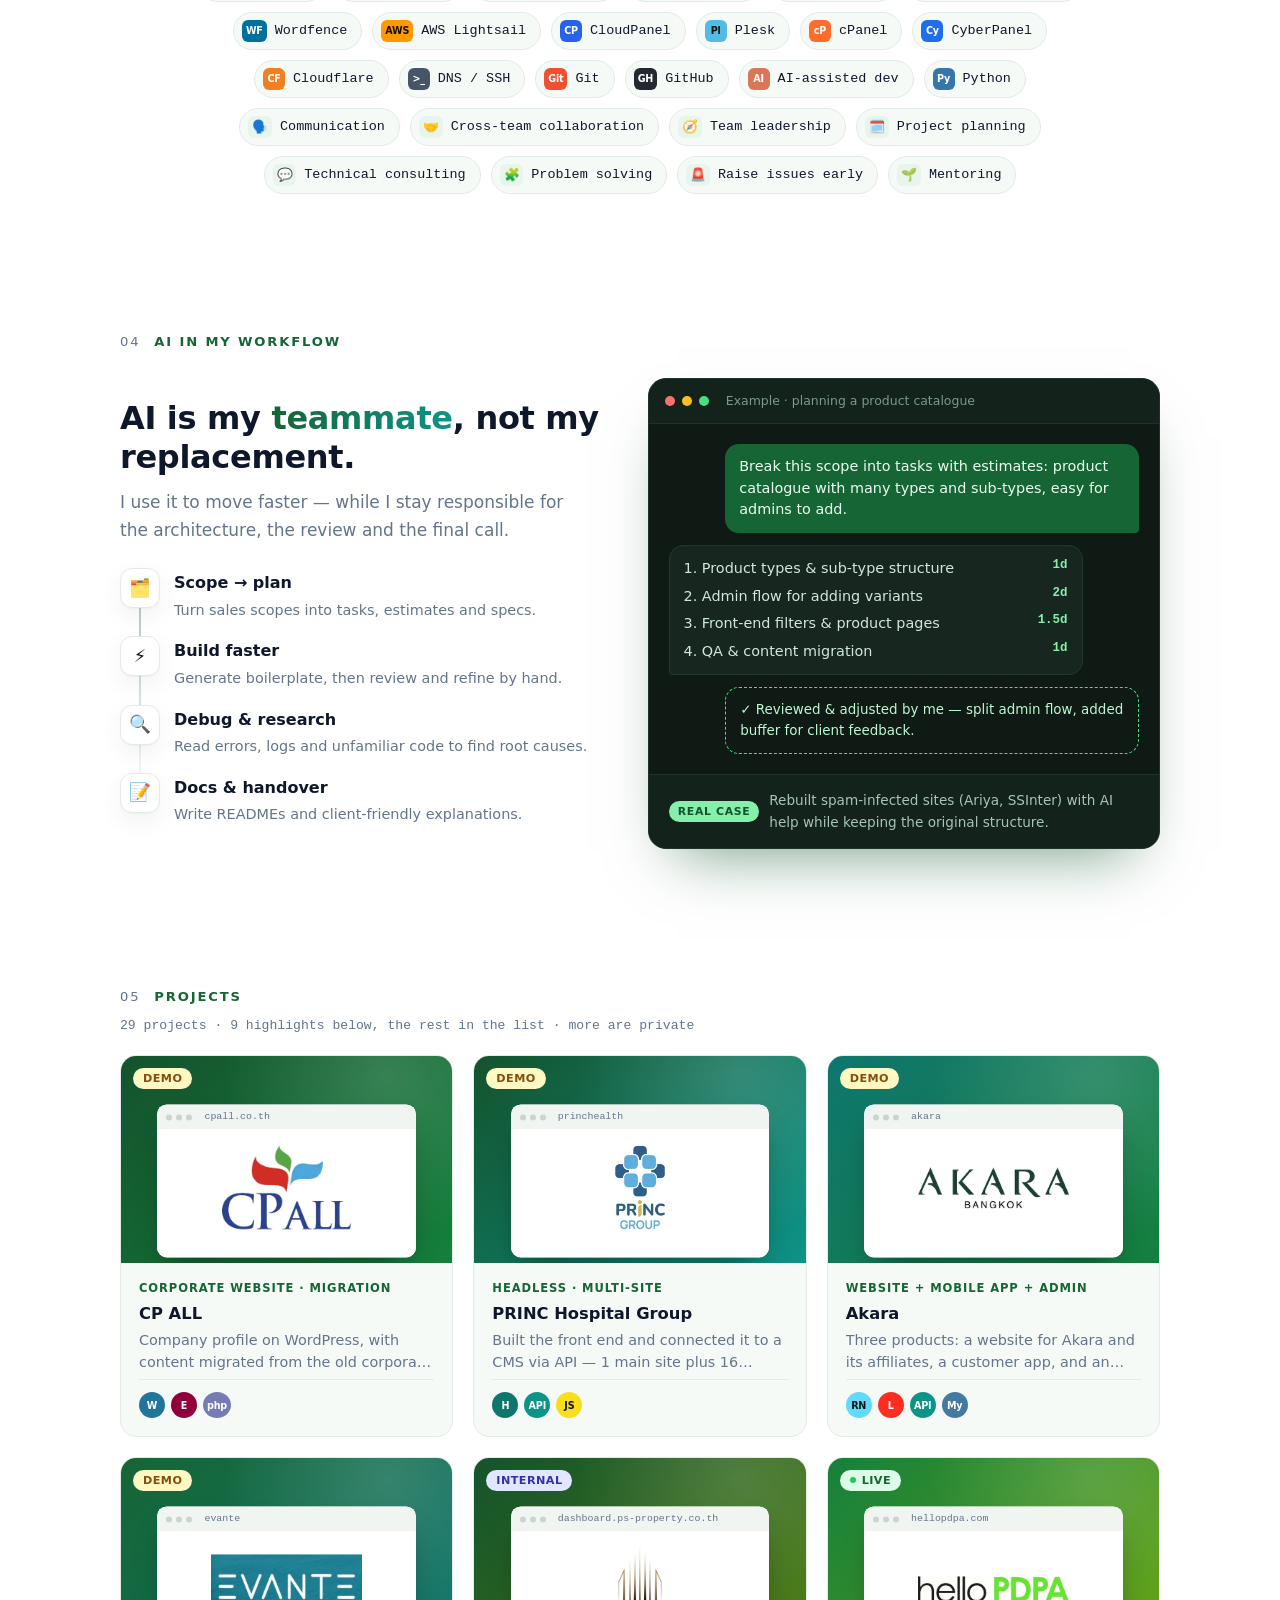
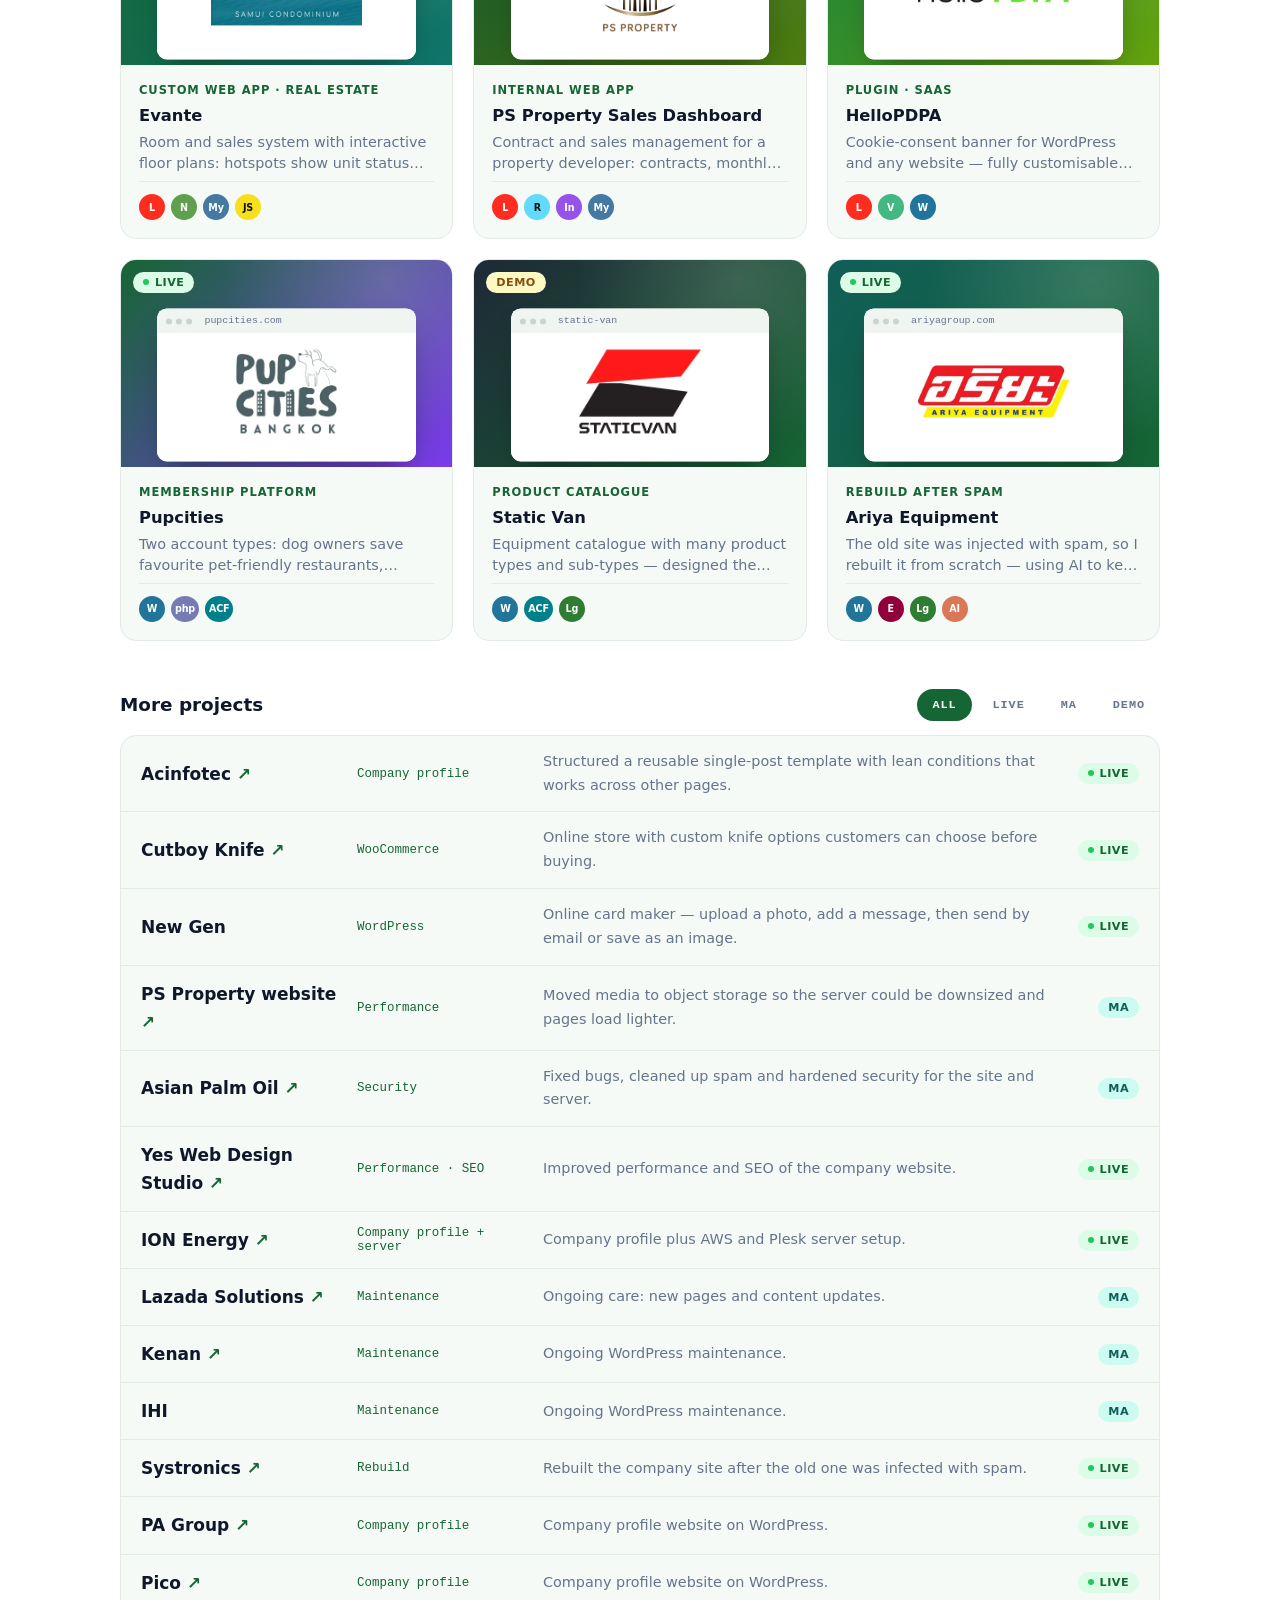
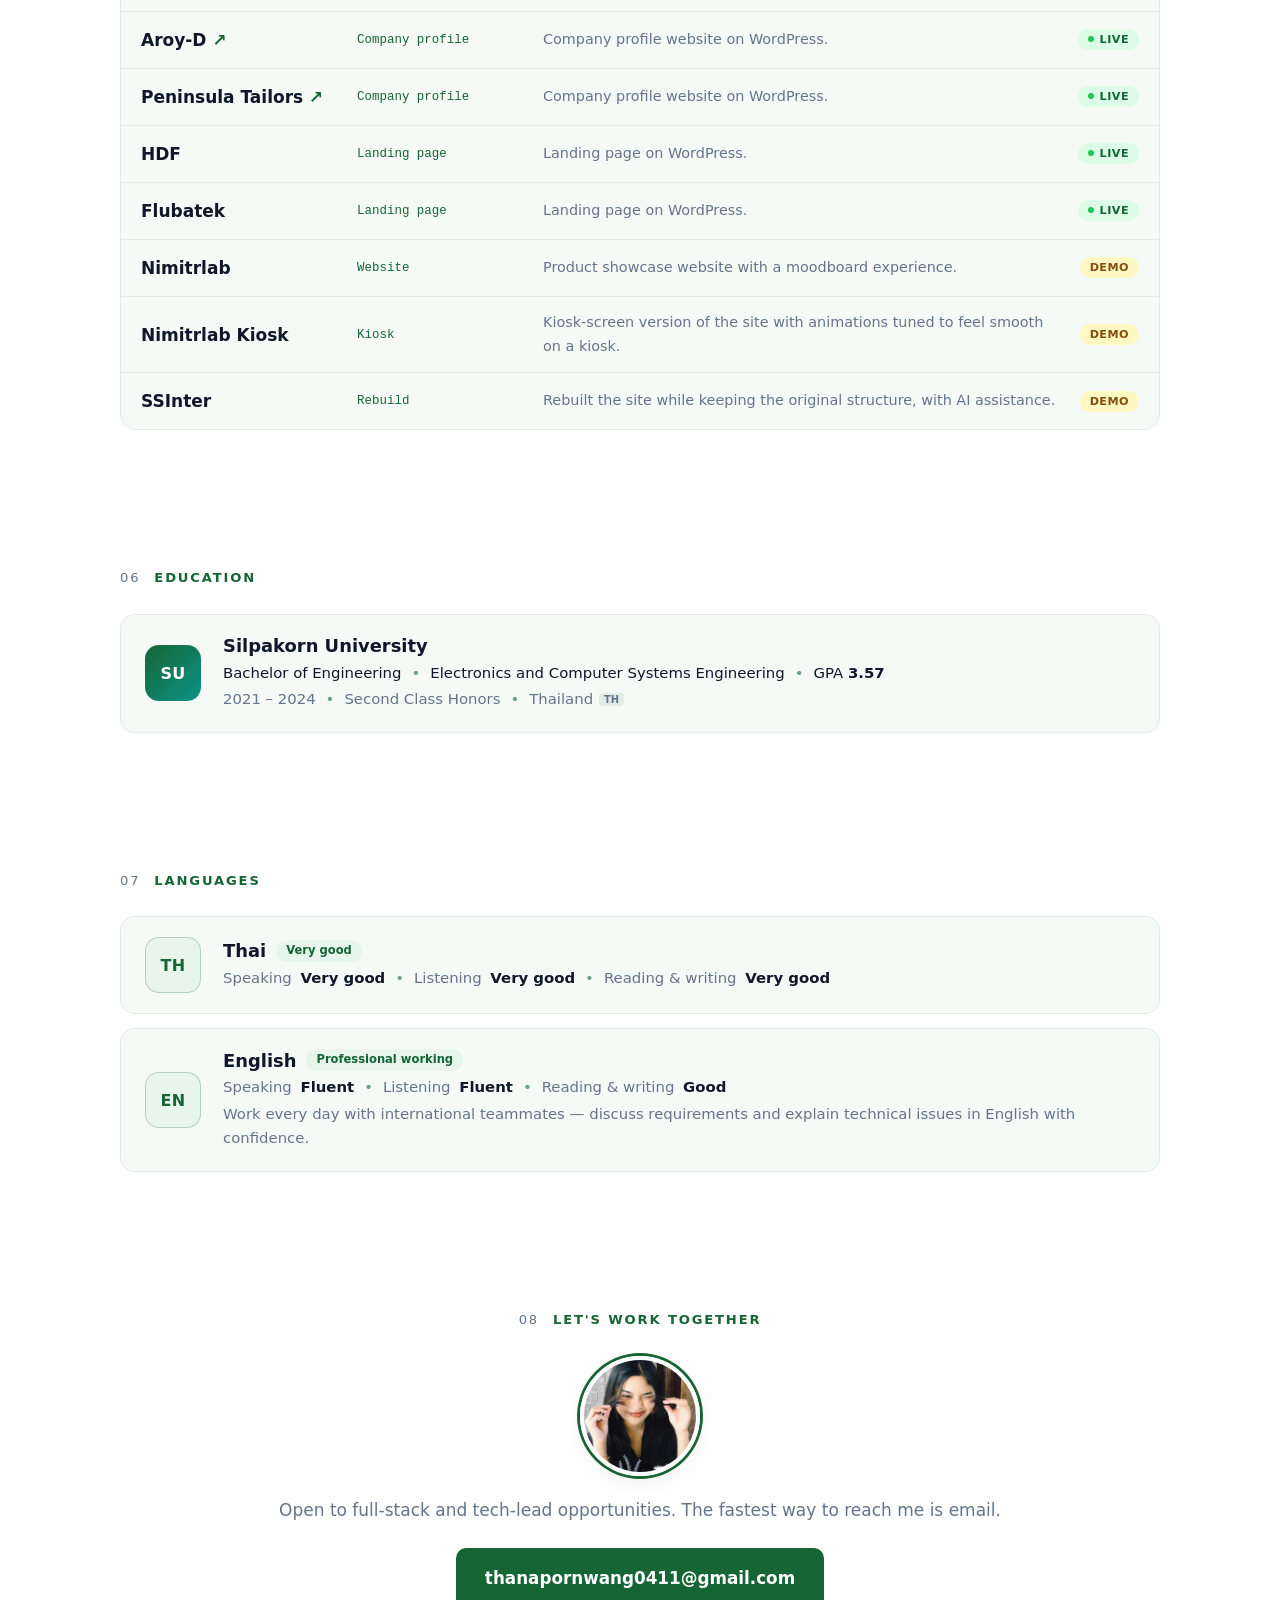
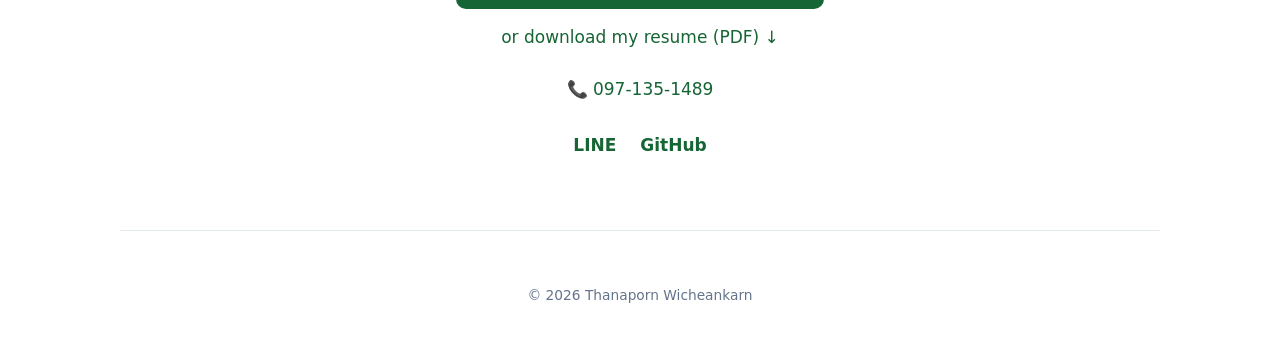
==== commit 2f8dcfed: "Graduation photo in hero; add LINE to floating menu and contact Co-Authored-By: Claude Opus 5.5 <nor" ====
--- a/index.html
+++ b/index.html
@@ -13,12 +13,12 @@
   <meta property="og:url" content="https://thanaporn77.github.io/">
 
   <link rel="icon" href="data:image/svg+xml,<svg xmlns='http://www.w3.org/2000/svg' viewBox='0 0 32 32'><rect width='32' height='32' rx='8' fill='%23166534'/><text x='50%' y='56%' font-family='system-ui' font-size='18' font-weight='700' fill='white' text-anchor='middle' dominant-baseline='middle'>T</text></svg>">
-  <link rel="stylesheet" href="style.css?v=20261115">
+  <link rel="stylesheet" href="style.css?v=20261115b">
   <script>
     document.documentElement.classList.add('js');
     try { const t = localStorage.getItem('theme'); if (t) document.documentElement.dataset.theme = t; } catch (e) {}
   </script>
-  <script src="script.js?v=20261115" defer></script>
+  <script src="script.js?v=20261115b" defer></script>
 </head>
 <body>
   <div class="progress" id="progress" aria-hidden="true"></div>
@@ -67,7 +67,7 @@
         </div>
 
         <figure class="photo reveal">
-          <img src="assets/profile.webp" width="640" height="800" alt="Portrait of Thanaporn Wicheankarn" fetchpriority="high">
+          <img src="assets/profile.webp?v=2" width="640" height="800" alt="Thanaporn Wicheankarn at her graduation" fetchpriority="high">
           <figcaption class="float-chip chip-a"><span>⚡</span> Laravel · React · Node.js</figcaption>
           <span class="float-chip chip-b" data-th="&lt;span&gt;🧭&lt;/span&gt; หัวหน้าทีมพัฒนา"><span>🧭</span> Leads the dev team</span>
         </figure>
@@ -391,7 +391,7 @@
       <p class="reveal" style="margin-top:14px"><a href="assets/Thanaporn_Wicheankarn_Resume.pdf" data-href-th="assets/Thanaporn_Wicheankarn_Resume_TH.pdf" download data-th="หรือดาวน์โหลด Resume (PDF) ↓">or download my resume (PDF) ↓</a></p>
       <p class="reveal" style="margin-top:6px"><a href="tel:+66971351489">📞 097-135-1489</a></p>
       <ul class="socials reveal">
-        <li><a href="https://github.com/Thanaporn77" target="_blank" rel="noopener">GitHub</a></li>
+        <li><a href="https://line.me/ti/p/8rLBnOLciE" target="_blank" rel="noopener">LINE</a></li><li><a href="https://github.com/Thanaporn77" target="_blank" rel="noopener">GitHub</a></li>
       </ul>
     </section>
 
@@ -404,6 +404,7 @@
   <!-- Floating contact -->
   <div class="fab" id="fab">
     <ul class="fab-menu" id="fabMenu" aria-label="Contact options">
+      <li><a href="https://line.me/ti/p/8rLBnOLciE" target="_blank" rel="noopener" class="fab-item"><span class="fab-ic line-ic">LINE</span><span data-th="แอดไลน์">Add me on LINE</span></a></li>
       <li><a href="tel:+66971351489" class="fab-item"><span class="fab-ic" style="--c:#16a34a">📞</span><span data-th="โทร 097-135-1489">Call 097-135-1489</span></a></li>
       <li><a href="mailto:thanapornwang0411@gmail.com" class="fab-item"><span class="fab-ic" style="--c:#ea4335">✉️</span><span data-th="ส่งอีเมล">Email me</span></a></li>
       <li><a href="https://github.com/Thanaporn77" target="_blank" rel="noopener" class="fab-item"><span class="fab-ic" style="--c:#24292f">🐙</span>GitHub</a></li>
--- a/style.css
+++ b/style.css
@@ -635,3 +635,6 @@
 .fab.open li:nth-last-child(3) .fab-item { transition-delay: .1s; } .fab.open li:nth-last-child(4) .fab-item { transition-delay: .14s; }
 @media (prefers-reduced-motion: reduce) { .fab-btn::after { animation: none; } .fab-item { transition: none; } }
 @media print { .fab { display: none; } }
+
+.fab-ic.line-ic { background: #06C755; color: #fff; font: 800 .56rem var(--font); letter-spacing: .02em; }
+.fab.open li:nth-last-child(5) .fab-item { transition-delay: .18s; }
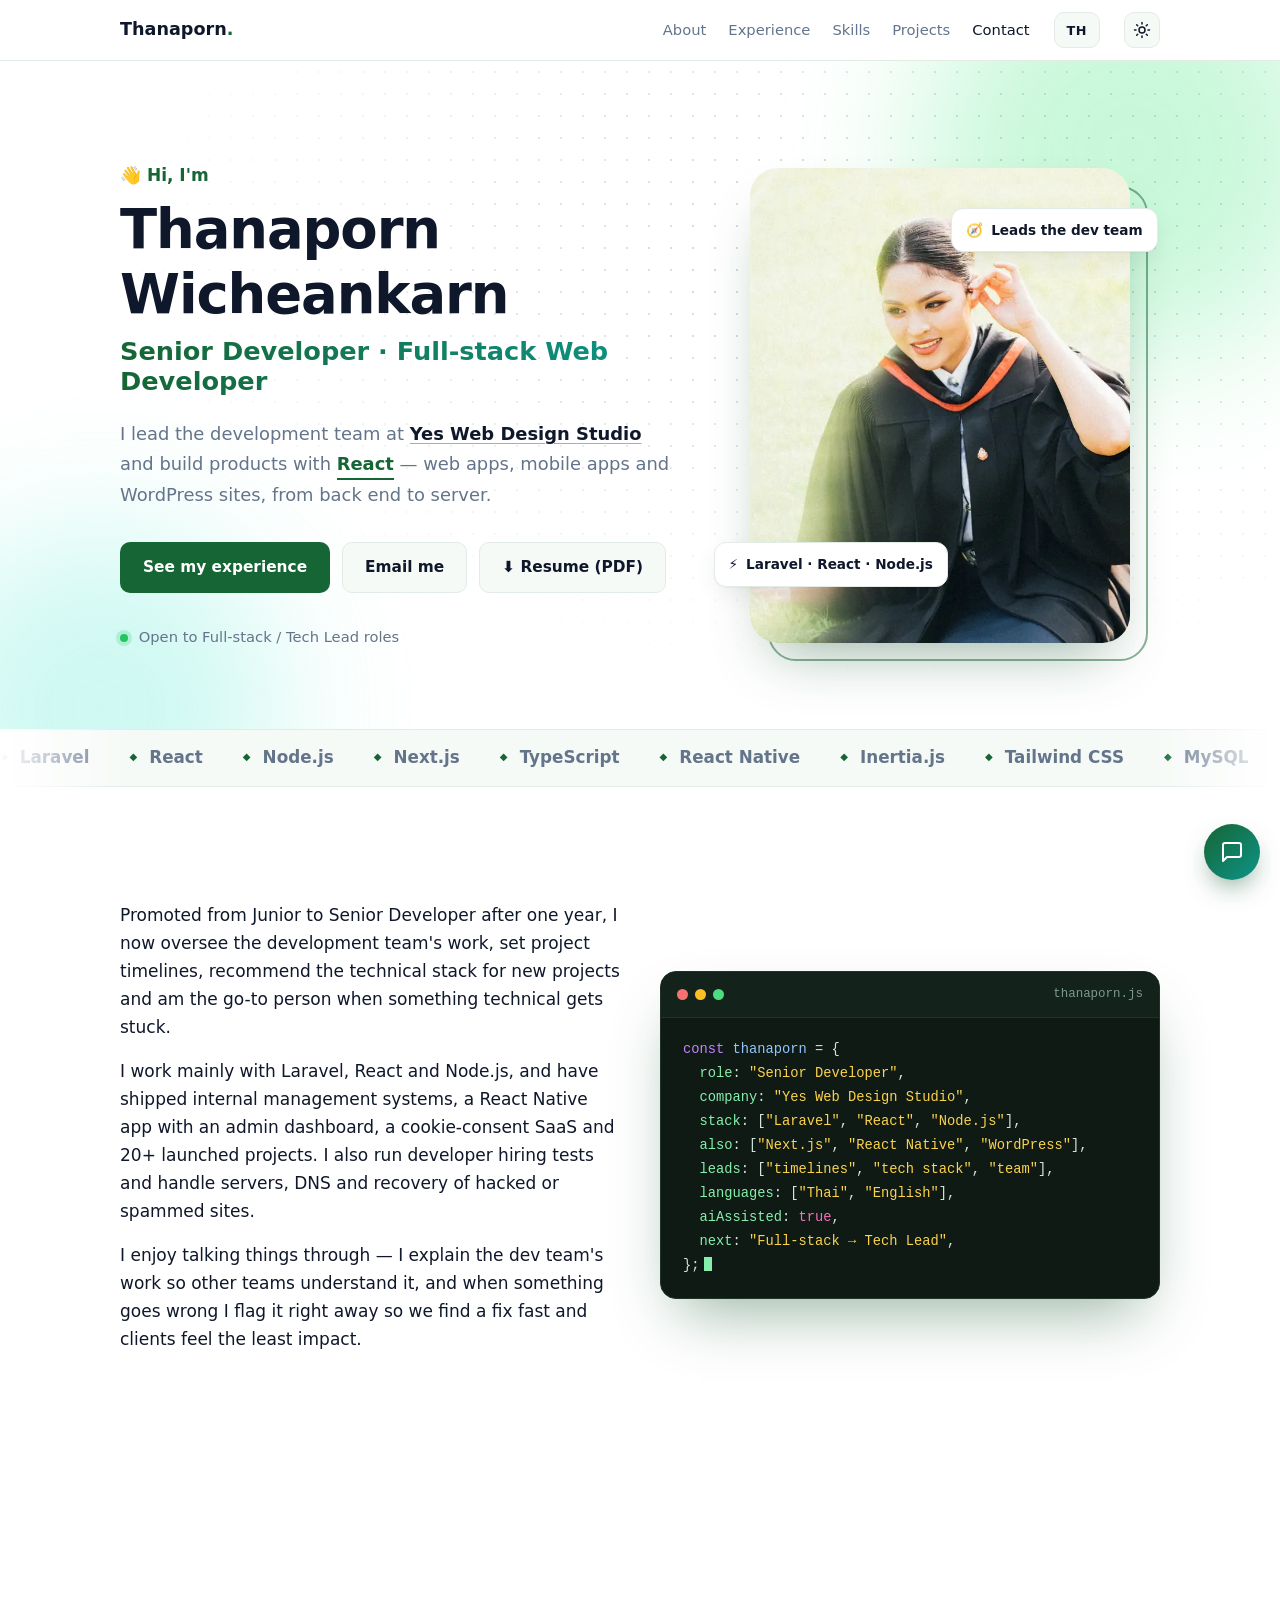
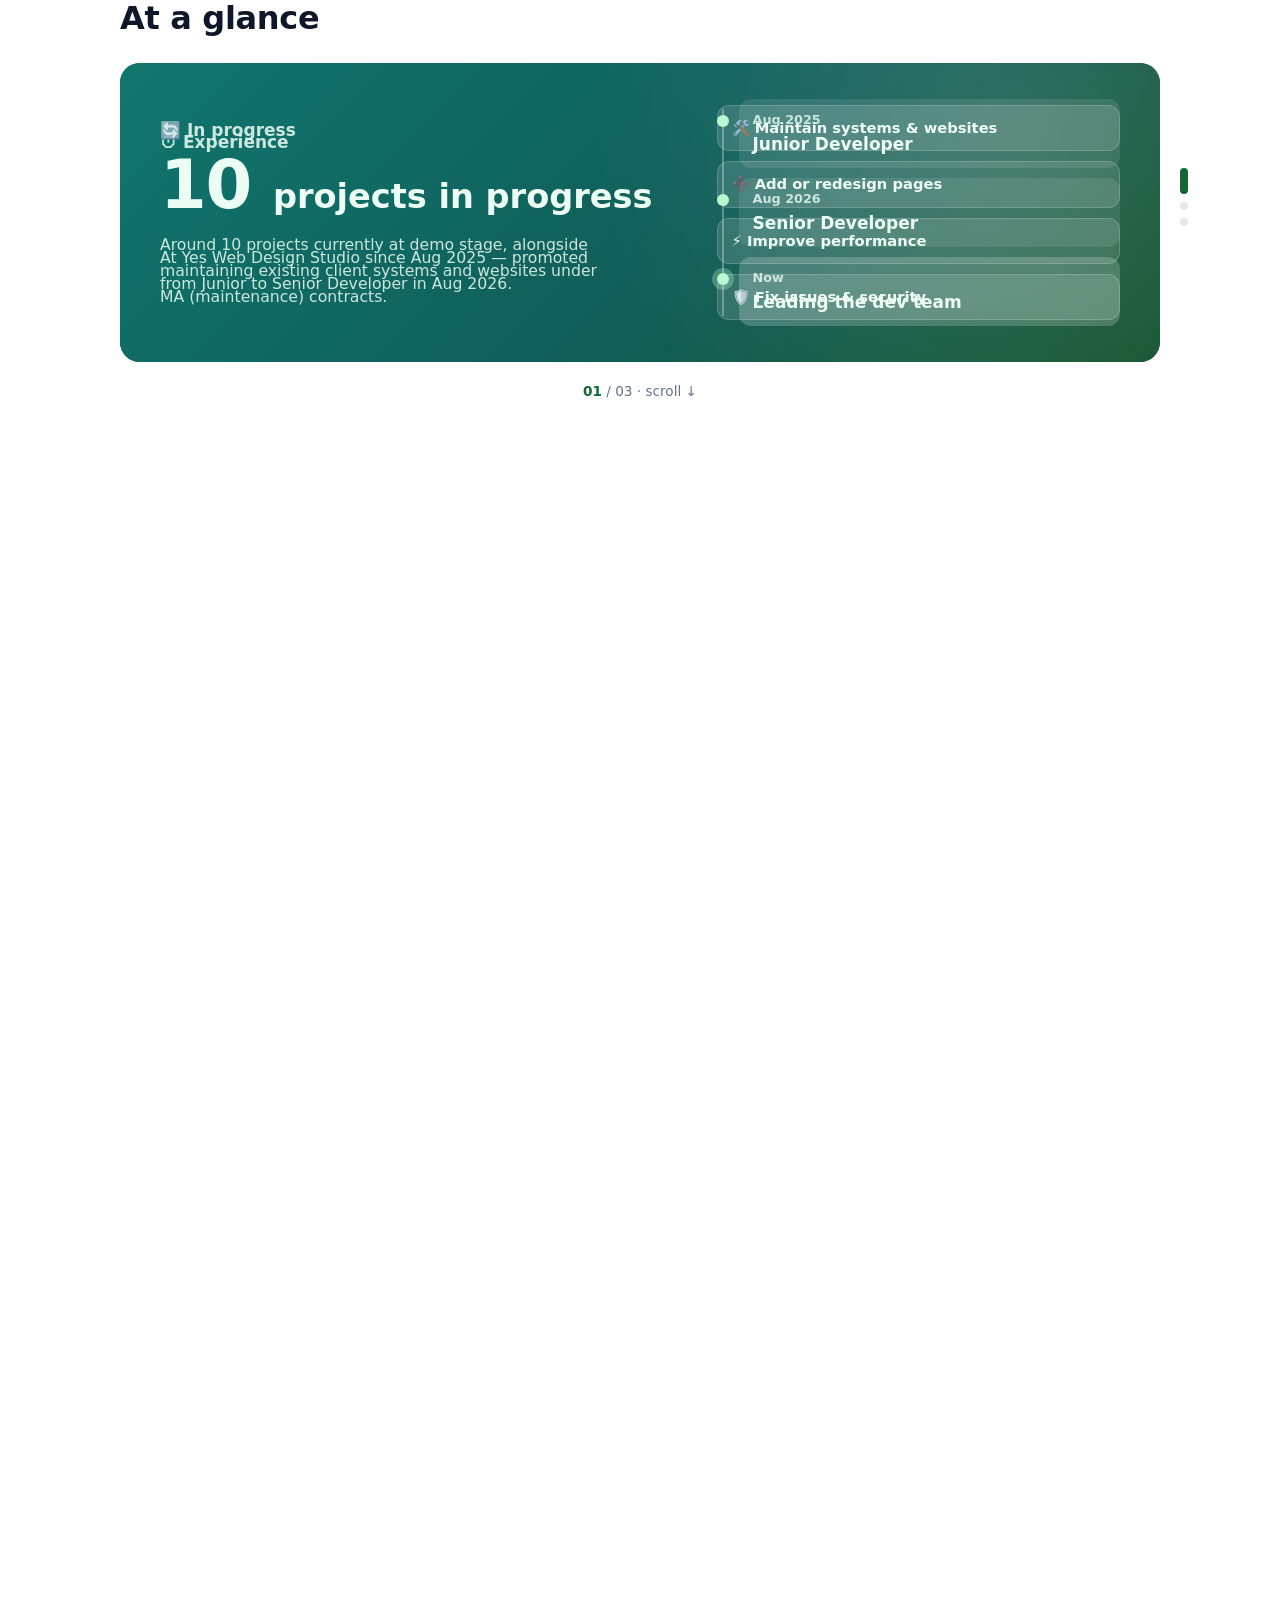
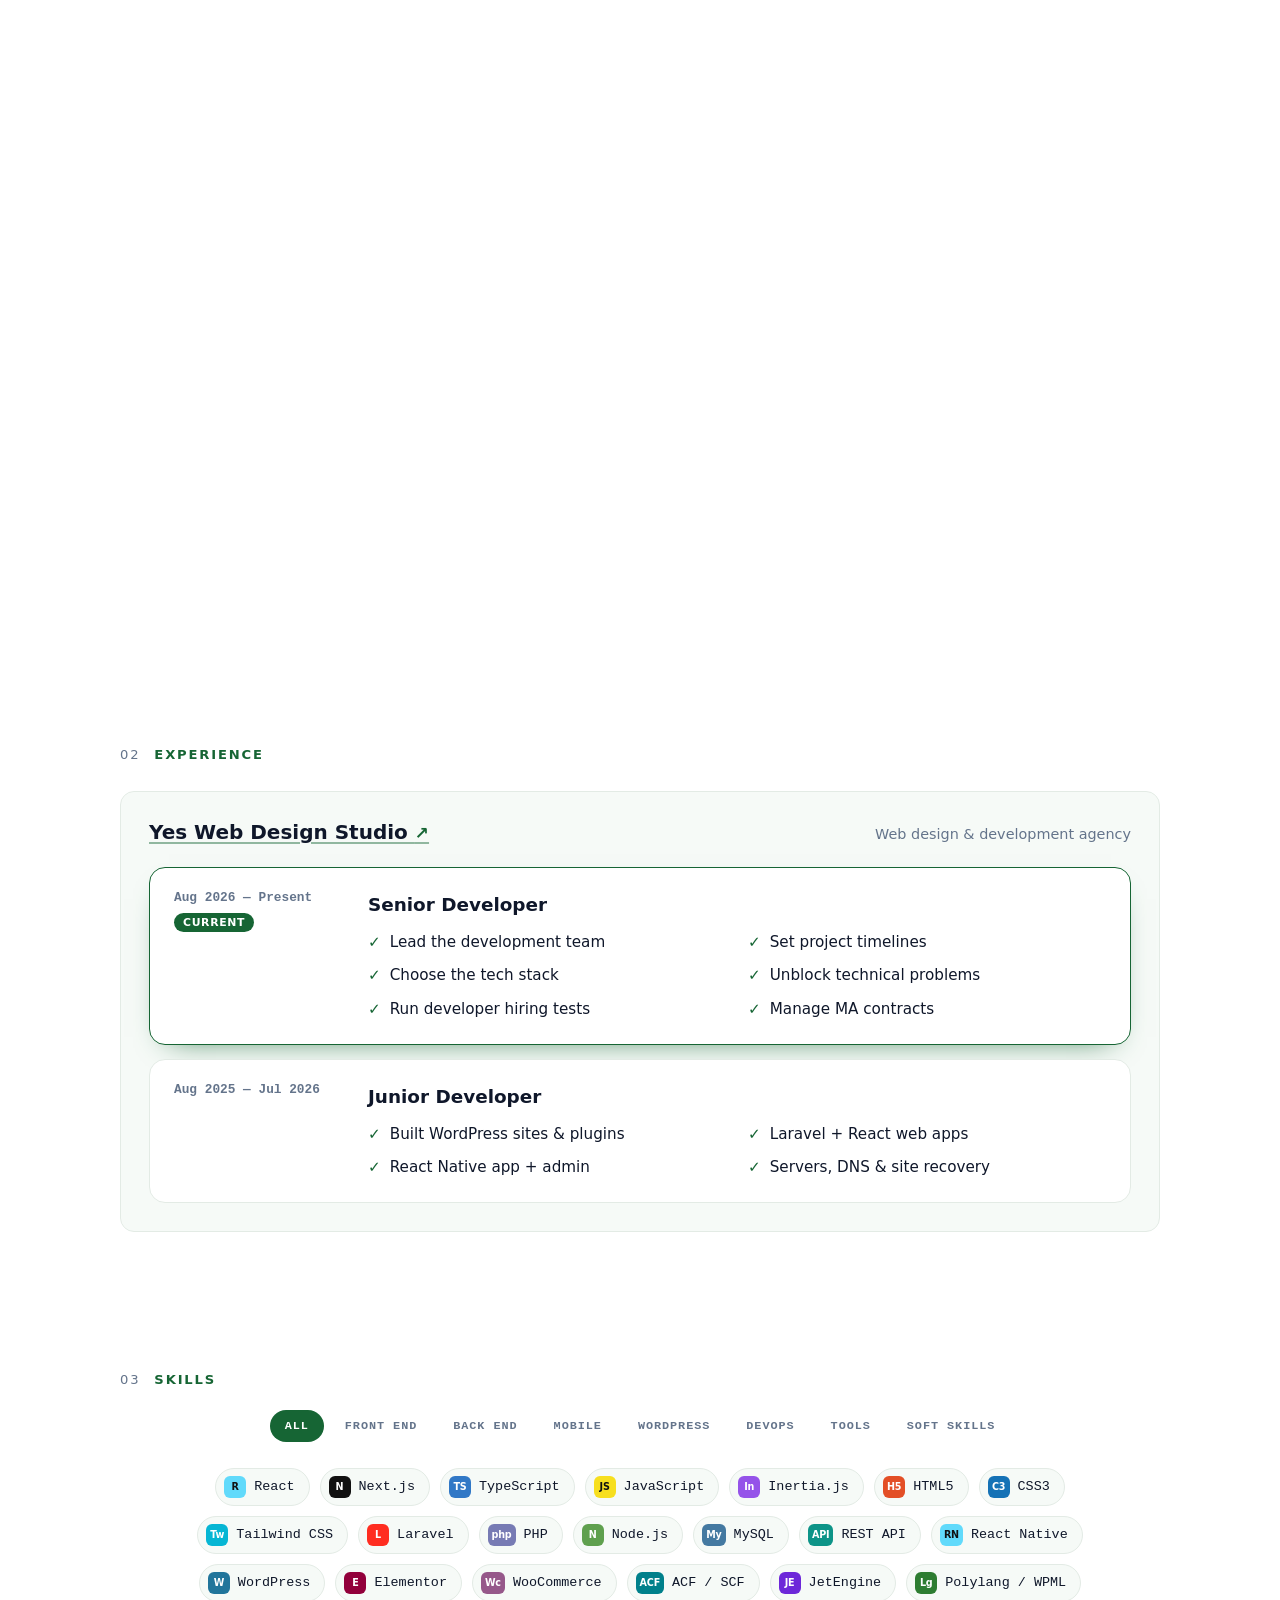
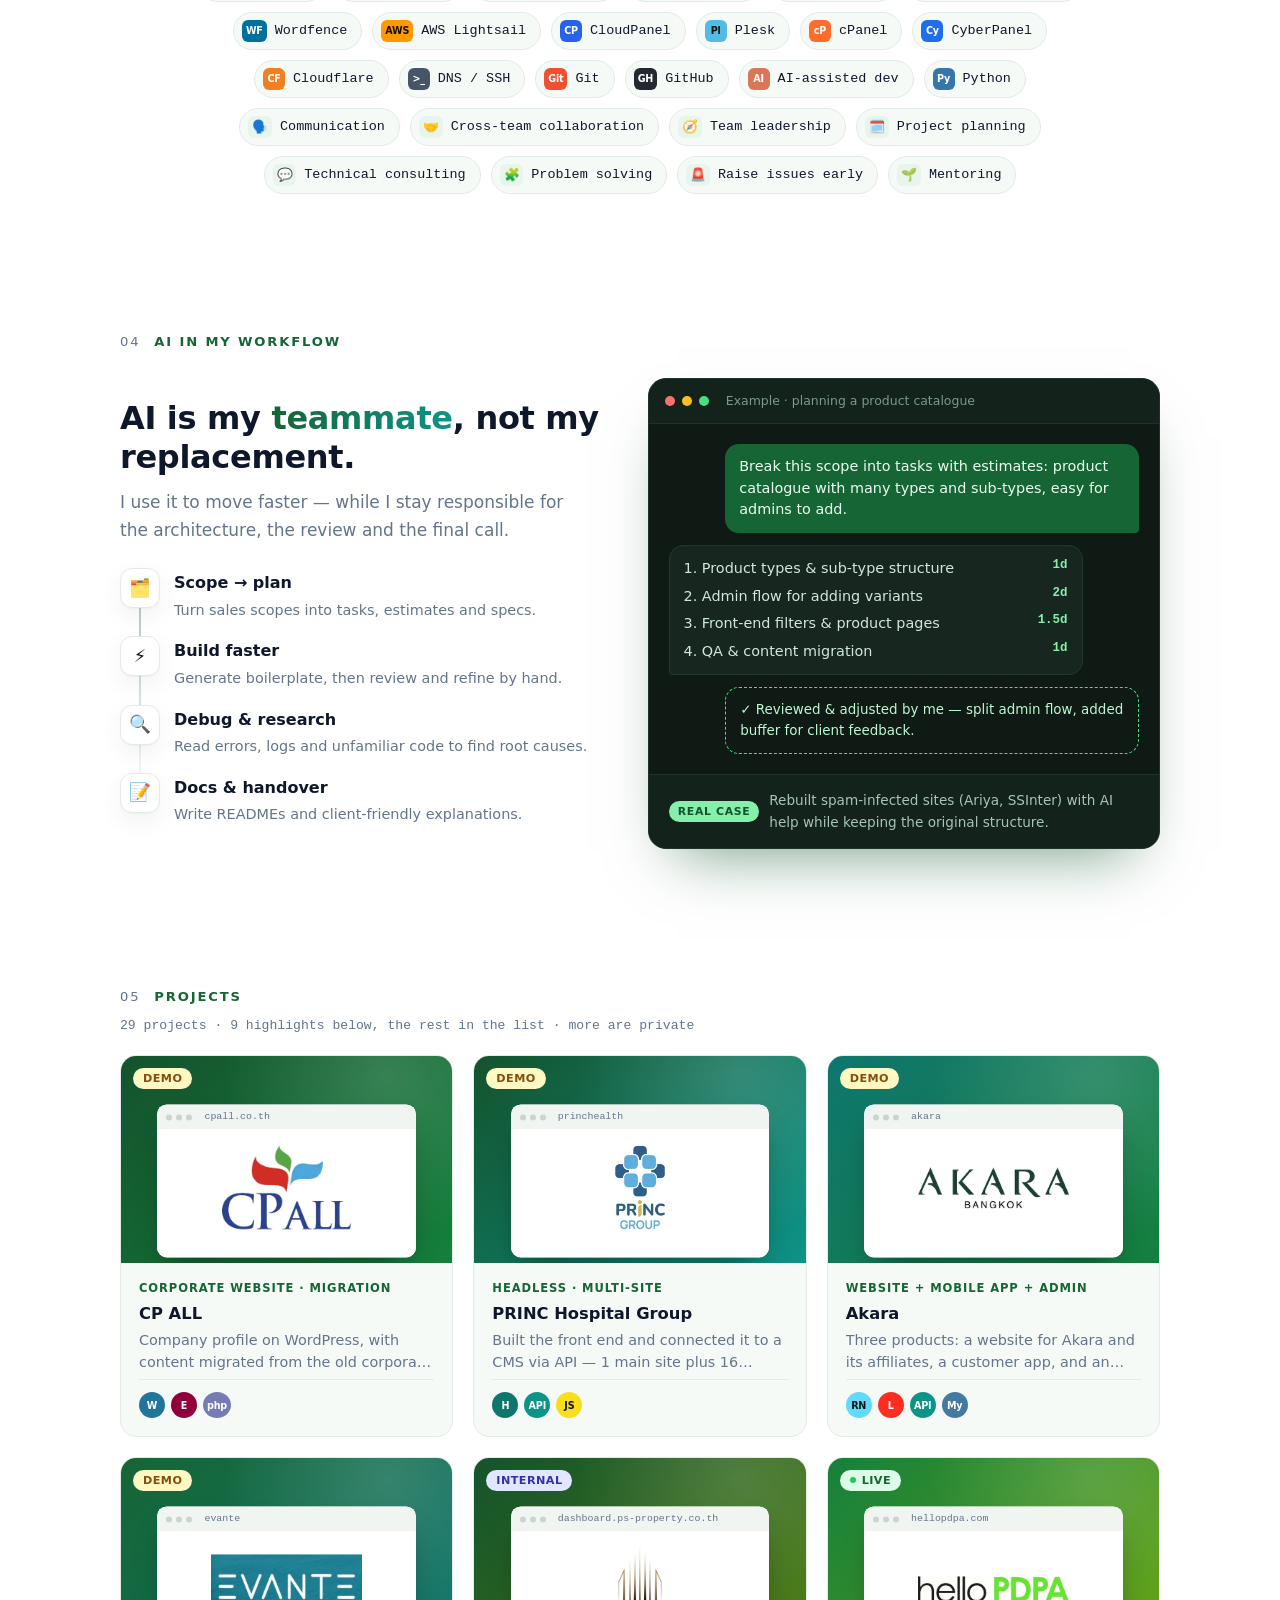
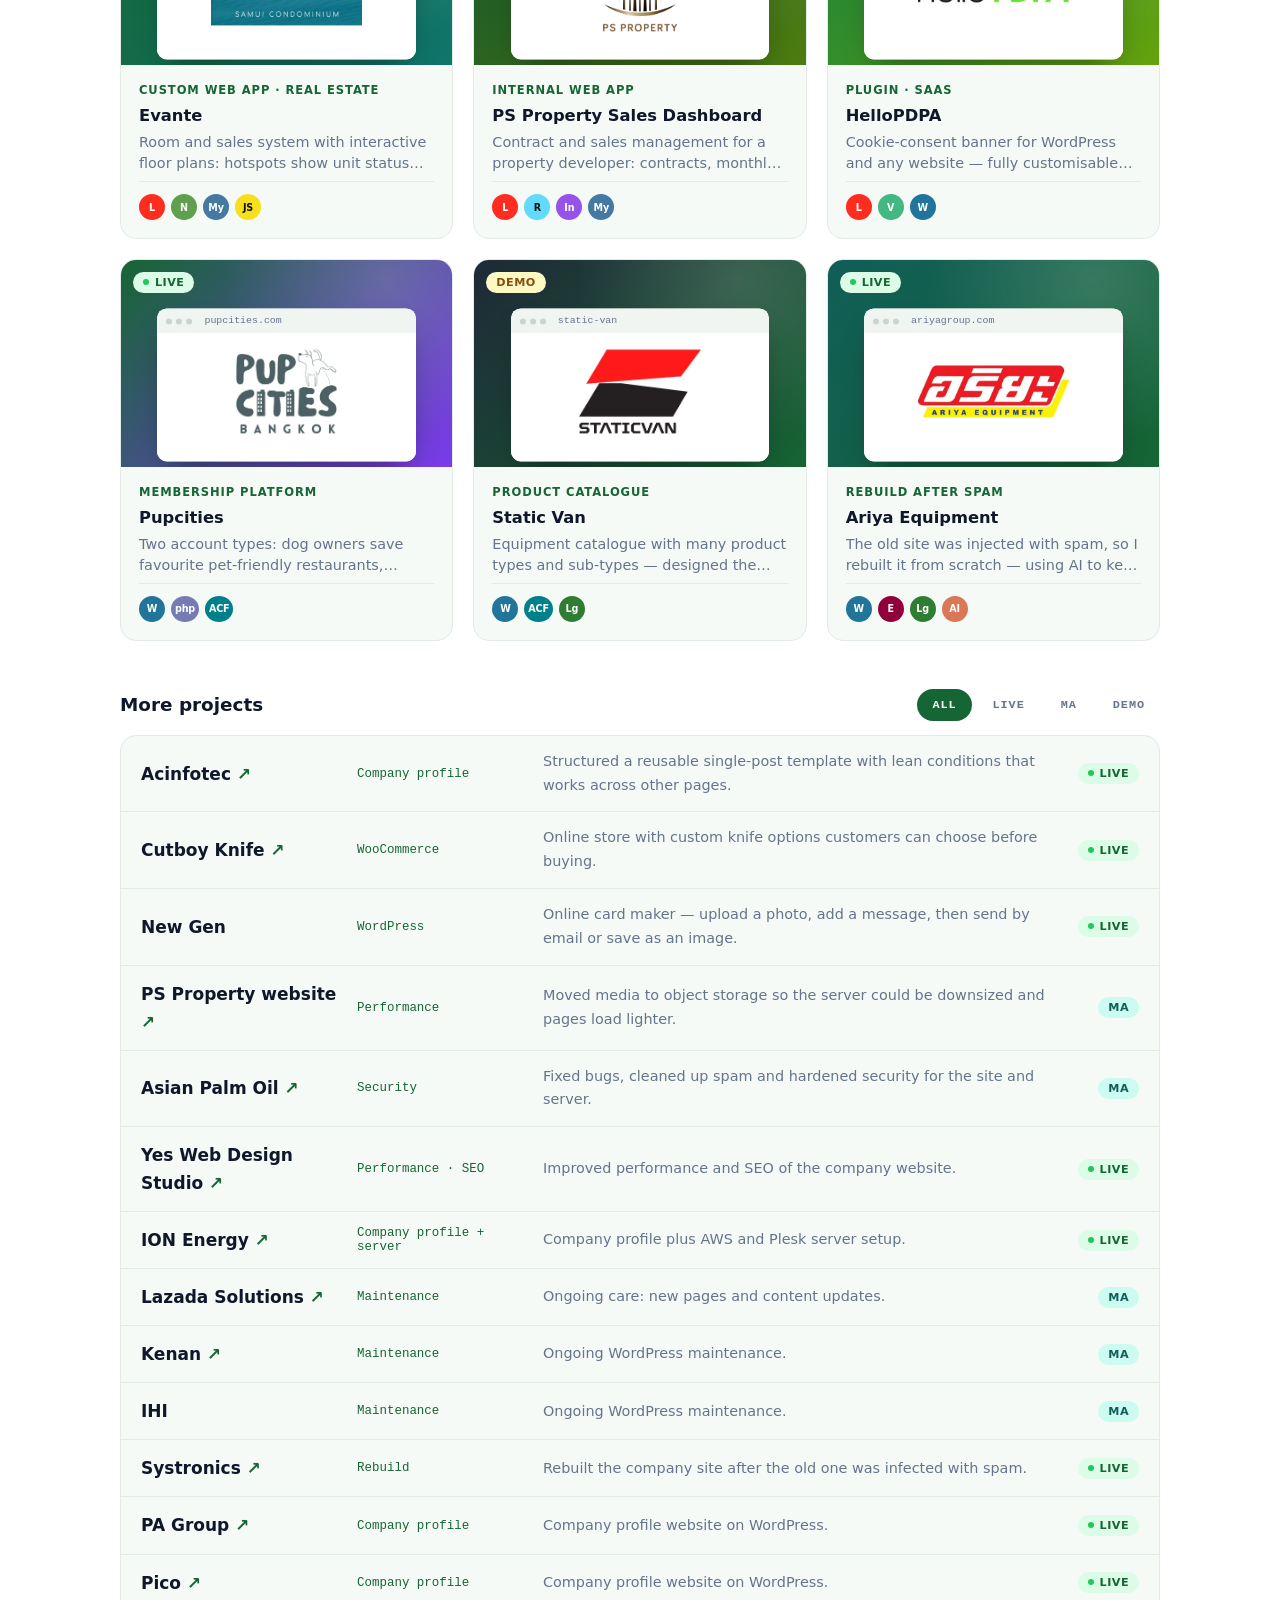
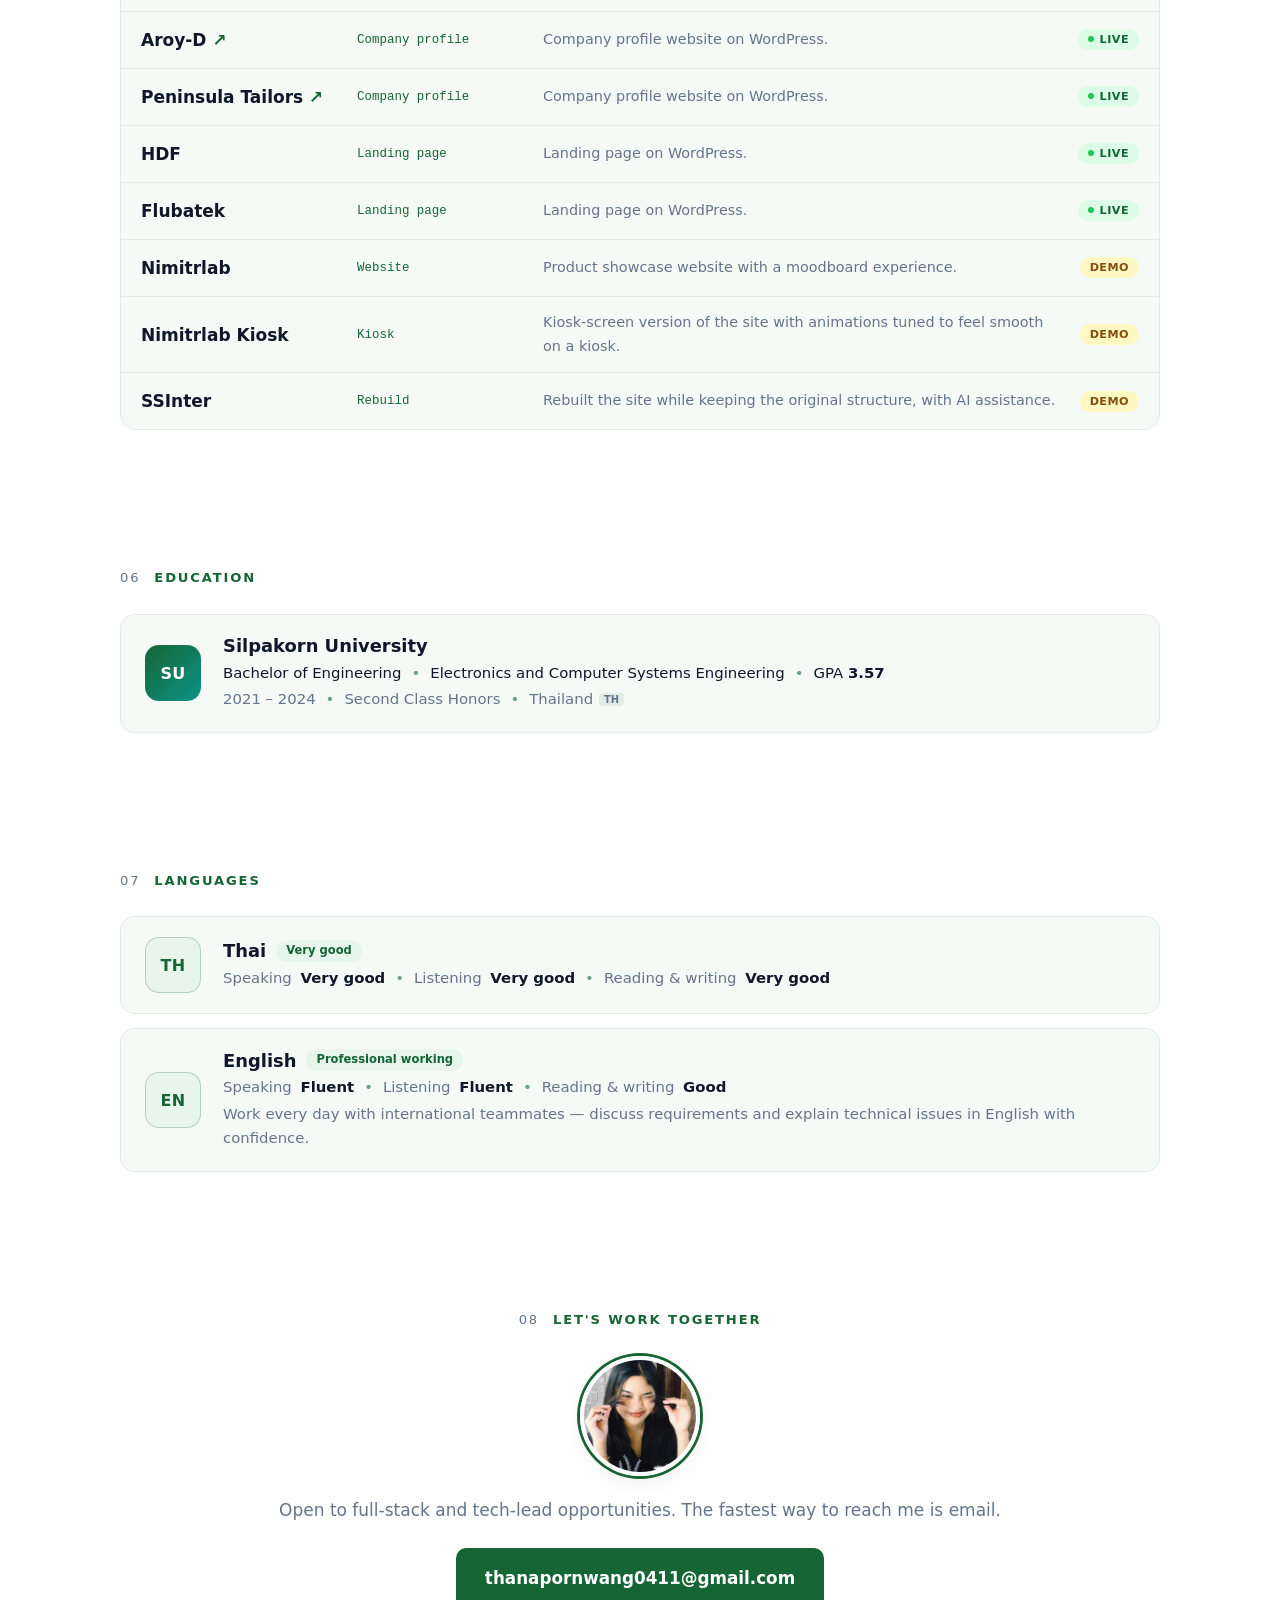
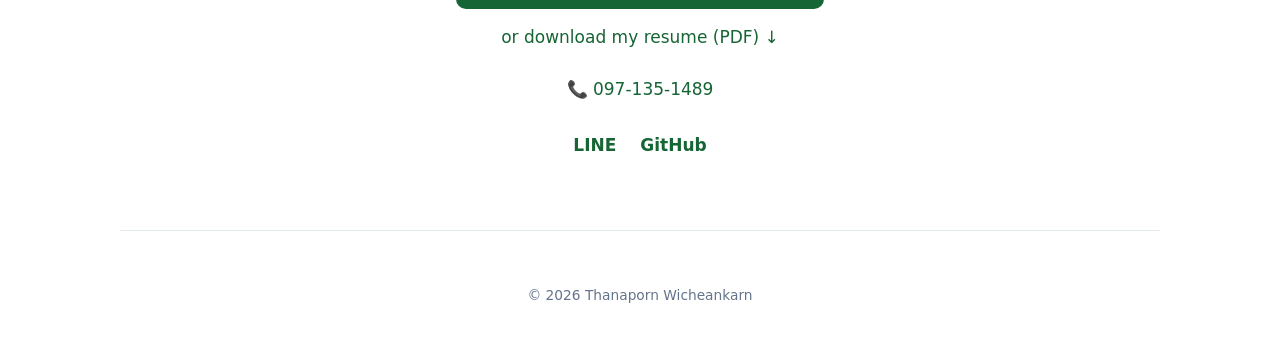
==== commit 82fafd3f: "Floating contact: move to bottom-right, remove GitHub, use real logos Co-Authored-By: Claude Opus 5." ====
--- a/index.html
+++ b/index.html
@@ -13,12 +13,12 @@
   <meta property="og:url" content="https://thanaporn77.github.io/">
 
   <link rel="icon" href="data:image/svg+xml,<svg xmlns='http://www.w3.org/2000/svg' viewBox='0 0 32 32'><rect width='32' height='32' rx='8' fill='%23166534'/><text x='50%' y='56%' font-family='system-ui' font-size='18' font-weight='700' fill='white' text-anchor='middle' dominant-baseline='middle'>T</text></svg>">
-  <link rel="stylesheet" href="style.css?v=20261115b">
+  <link rel="stylesheet" href="style.css?v=20261115c">
   <script>
     document.documentElement.classList.add('js');
     try { const t = localStorage.getItem('theme'); if (t) document.documentElement.dataset.theme = t; } catch (e) {}
   </script>
-  <script src="script.js?v=20261115b" defer></script>
+  <script src="script.js?v=20261115c" defer></script>
 </head>
 <body>
   <div class="progress" id="progress" aria-hidden="true"></div>
@@ -404,11 +404,10 @@
   <!-- Floating contact -->
   <div class="fab" id="fab">
     <ul class="fab-menu" id="fabMenu" aria-label="Contact options">
-      <li><a href="https://line.me/ti/p/8rLBnOLciE" target="_blank" rel="noopener" class="fab-item"><span class="fab-ic line-ic">LINE</span><span data-th="แอดไลน์">Add me on LINE</span></a></li>
-      <li><a href="tel:+66971351489" class="fab-item"><span class="fab-ic" style="--c:#16a34a">📞</span><span data-th="โทร 097-135-1489">Call 097-135-1489</span></a></li>
-      <li><a href="mailto:thanapornwang0411@gmail.com" class="fab-item"><span class="fab-ic" style="--c:#ea4335">✉️</span><span data-th="ส่งอีเมล">Email me</span></a></li>
-      <li><a href="https://github.com/Thanaporn77" target="_blank" rel="noopener" class="fab-item"><span class="fab-ic" style="--c:#24292f">🐙</span>GitHub</a></li>
-      <li><a href="assets/Thanaporn_Wicheankarn_Resume.pdf" data-href-th="assets/Thanaporn_Wicheankarn_Resume_TH.pdf" download class="fab-item"><span class="fab-ic" style="--c:#0d9488">📄</span><span data-th="ดาวน์โหลด Resume">Download resume</span></a></li>
+      <li><a href="https://line.me/ti/p/8rLBnOLciE" target="_blank" rel="noopener" class="fab-item"><span data-th="แอดไลน์">Add me on LINE</span><span class="fab-ic" style="background:#06C755"><img src="https://cdn.simpleicons.org/line/white" alt="" width="20" height="20" onerror="this.replaceWith(document.createTextNode('LINE'))"></span></a></li>
+      <li><a href="tel:+66971351489" class="fab-item"><span data-th="โทร 097-135-1489">Call 097-135-1489</span><span class="fab-ic" style="background:#16a34a"><svg viewBox="0 0 24 24" width="18" height="18" fill="none" stroke="#fff" stroke-width="2" stroke-linecap="round" stroke-linejoin="round"><path d="M22 16.9v3a2 2 0 0 1-2.2 2 19.8 19.8 0 0 1-8.6-3.1 19.5 19.5 0 0 1-6-6A19.8 19.8 0 0 1 2.1 4.2 2 2 0 0 1 4.1 2h3a2 2 0 0 1 2 1.7c.1.9.4 1.8.7 2.7a2 2 0 0 1-.5 2.1L8 9.8a16 16 0 0 0 6 6l1.3-1.3a2 2 0 0 1 2.1-.4c.9.3 1.8.6 2.7.7a2 2 0 0 1 1.7 2z"/></svg></span></a></li>
+      <li><a href="mailto:thanapornwang0411@gmail.com" class="fab-item"><span data-th="ส่งอีเมล">Email me</span><span class="fab-ic" style="background:#fff;border:1px solid var(--border)"><img src="https://cdn.simpleicons.org/gmail" alt="" width="18" height="18" onerror="this.replaceWith(document.createTextNode('@'))"></span></a></li>
+      <li><a href="assets/Thanaporn_Wicheankarn_Resume.pdf" data-href-th="assets/Thanaporn_Wicheankarn_Resume_TH.pdf" download class="fab-item"><span data-th="ดาวน์โหลด Resume">Download resume</span><span class="fab-ic" style="background:#dc2626"><svg viewBox="0 0 24 24" width="18" height="18" fill="none" stroke="#fff" stroke-width="2" stroke-linecap="round" stroke-linejoin="round"><path d="M14 2H6a2 2 0 0 0-2 2v16a2 2 0 0 0 2 2h12a2 2 0 0 0 2-2V8z"/><path d="M14 2v6h6M12 12v6M9 15l3 3 3-3"/></svg></span></a></li>
     </ul>
     <button class="fab-btn" id="fabBtn" aria-expanded="false" aria-controls="fabMenu" aria-label="Contact me">
       <svg class="fab-open" viewBox="0 0 24 24" width="24" height="24" fill="none" stroke="currentColor" stroke-width="2" stroke-linecap="round" stroke-linejoin="round"><path d="M21 15a2 2 0 0 1-2 2H7l-4 4V5a2 2 0 0 1 2-2h14a2 2 0 0 1 2 2z"/></svg>
--- a/style.css
+++ b/style.css
@@ -613,7 +613,7 @@
 .co-link span { color: var(--accent); font-size: .85em; }
 
 /* Floating contact button */
-.fab { position: fixed; left: 20px; bottom: 20px; z-index: 30; display: flex; flex-direction: column; align-items: flex-start; gap: 12px; }
+.fab { position: fixed; right: 20px; bottom: 20px; z-index: 30; display: flex; flex-direction: column; align-items: flex-end; gap: 12px; }
 .fab-btn { position: relative; width: 56px; height: 56px; border-radius: 50%; border: 0; cursor: pointer; display: grid; place-items: center;
   background: linear-gradient(135deg, var(--accent), #0d9488); color: #fff; box-shadow: 0 12px 28px -10px rgb(20 83 45 / .7); transition: transform .2s; }
 :root[data-theme="dark"] .fab-btn { color: #0c1210; }
@@ -624,11 +624,12 @@
 .fab.open .fab-open { display: none; } .fab.open .fab-close { display: block; }
 .fab.open .fab-btn::after { animation: none; }
 .fab-menu { list-style: none; display: grid; gap: 8px; pointer-events: none; }
-.fab-item { display: inline-flex; align-items: center; gap: 10px; padding: 7px 16px 7px 7px; border-radius: 999px; background: var(--bg); color: var(--text);
+.fab-item { display: inline-flex; align-items: center; gap: 10px; padding: 7px 7px 7px 16px; border-radius: 999px; background: var(--bg); color: var(--text);
   border: 1px solid var(--border); box-shadow: var(--shadow); font-weight: 600; font-size: .9rem; white-space: nowrap;
   opacity: 0; transform: translateY(10px) scale(.95); transition: opacity .2s, transform .2s, border-color .15s; }
 .fab-item:hover { text-decoration: none; border-color: var(--accent); }
-.fab-ic { display: grid; place-items: center; width: 34px; height: 34px; border-radius: 50%; background: color-mix(in srgb, var(--c) 14%, var(--bg)); font-size: 1rem; }
+.fab-ic { flex: none; display: grid; place-items: center; width: 34px; height: 34px; border-radius: 50%; color: #fff; font: 800 .56rem var(--font); }
+.fab-menu { justify-items: end; }
 .fab.open .fab-menu { pointer-events: auto; }
 .fab.open .fab-item { opacity: 1; transform: none; }
 .fab.open li:nth-last-child(1) .fab-item { transition-delay: .02s; } .fab.open li:nth-last-child(2) .fab-item { transition-delay: .06s; }
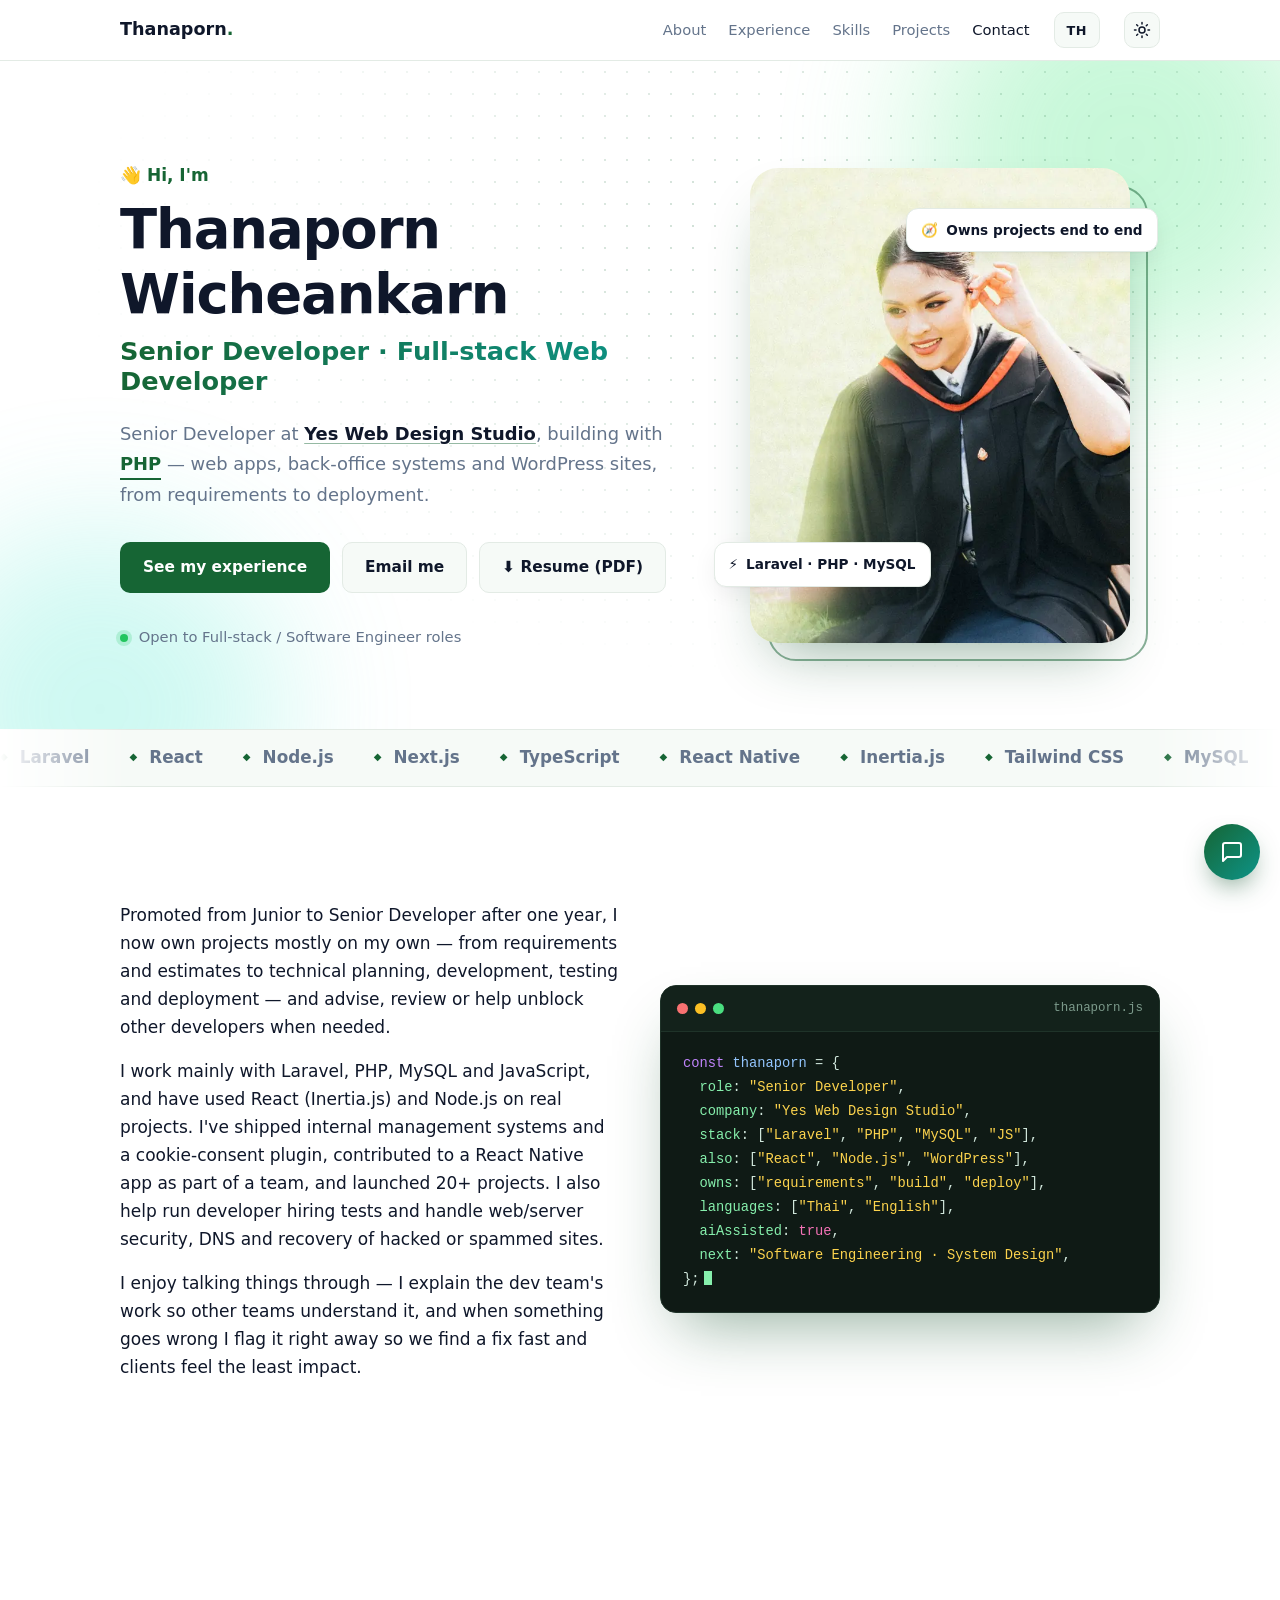
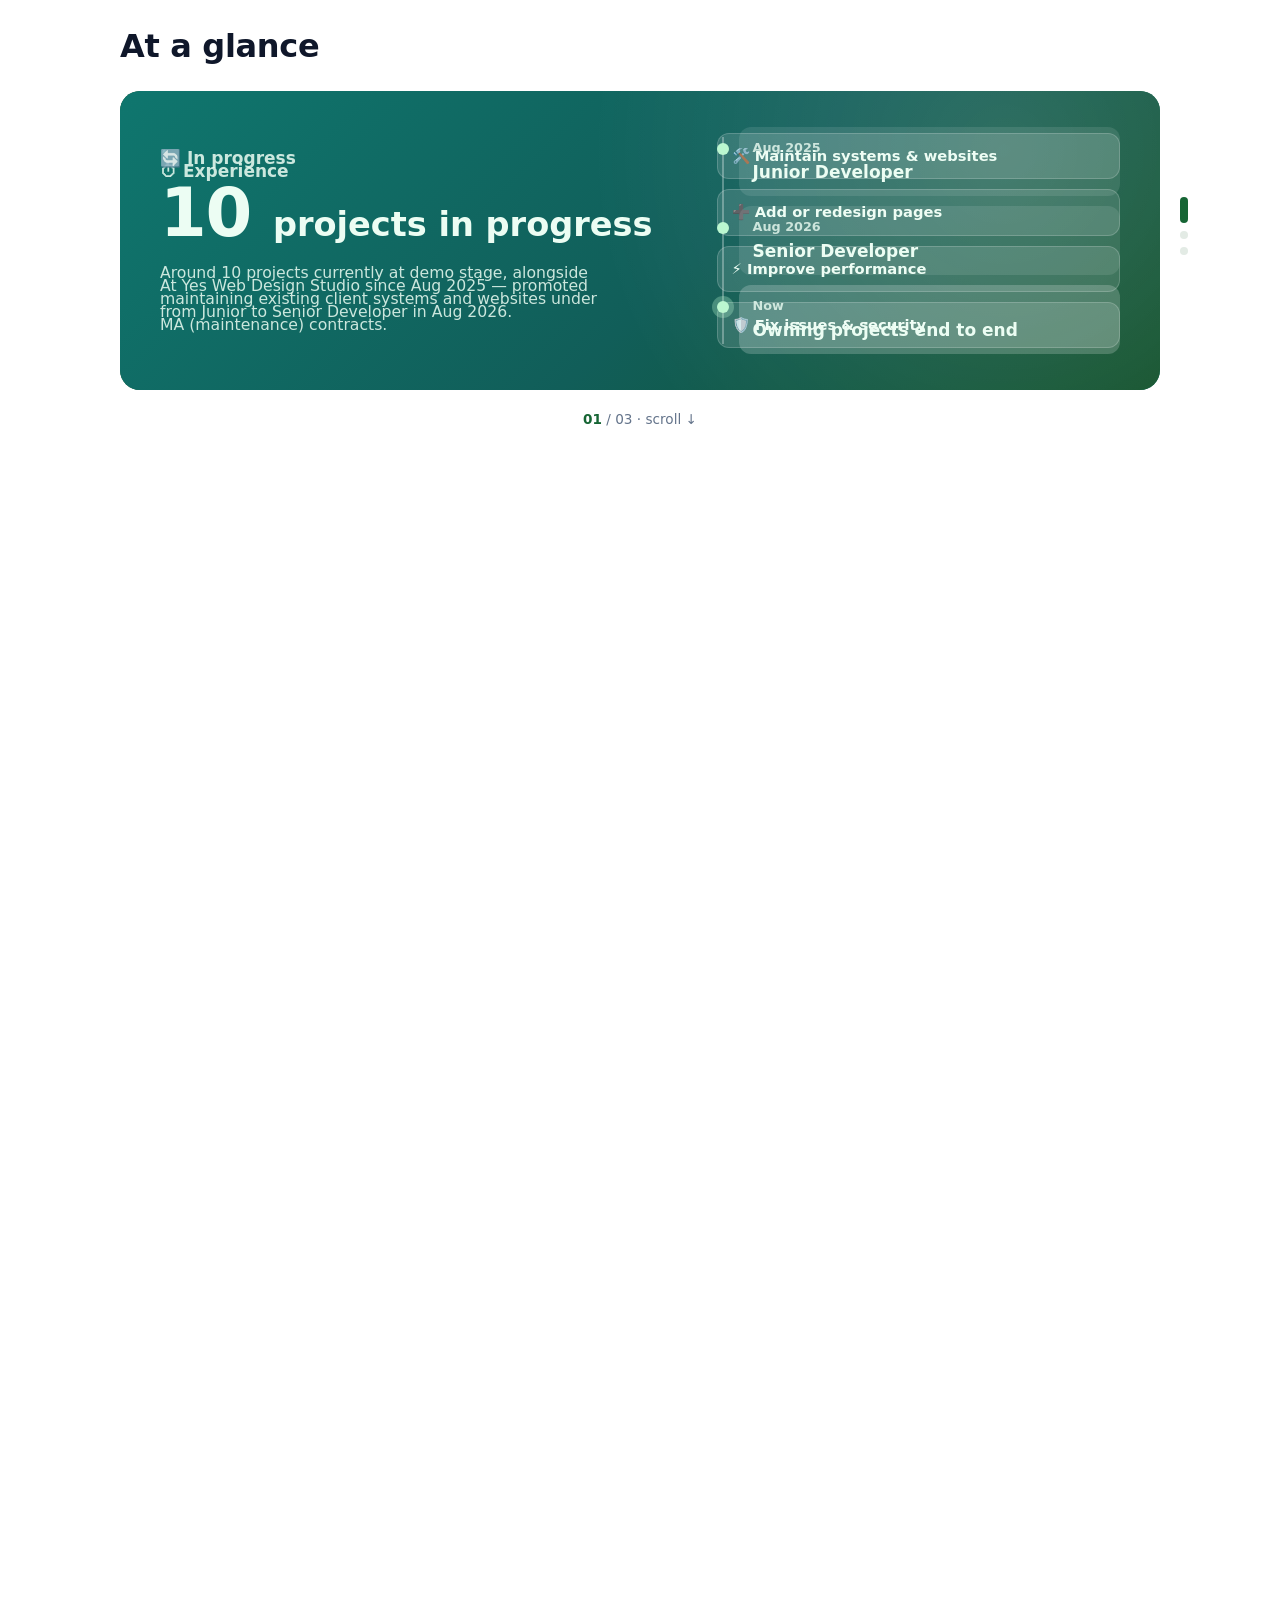
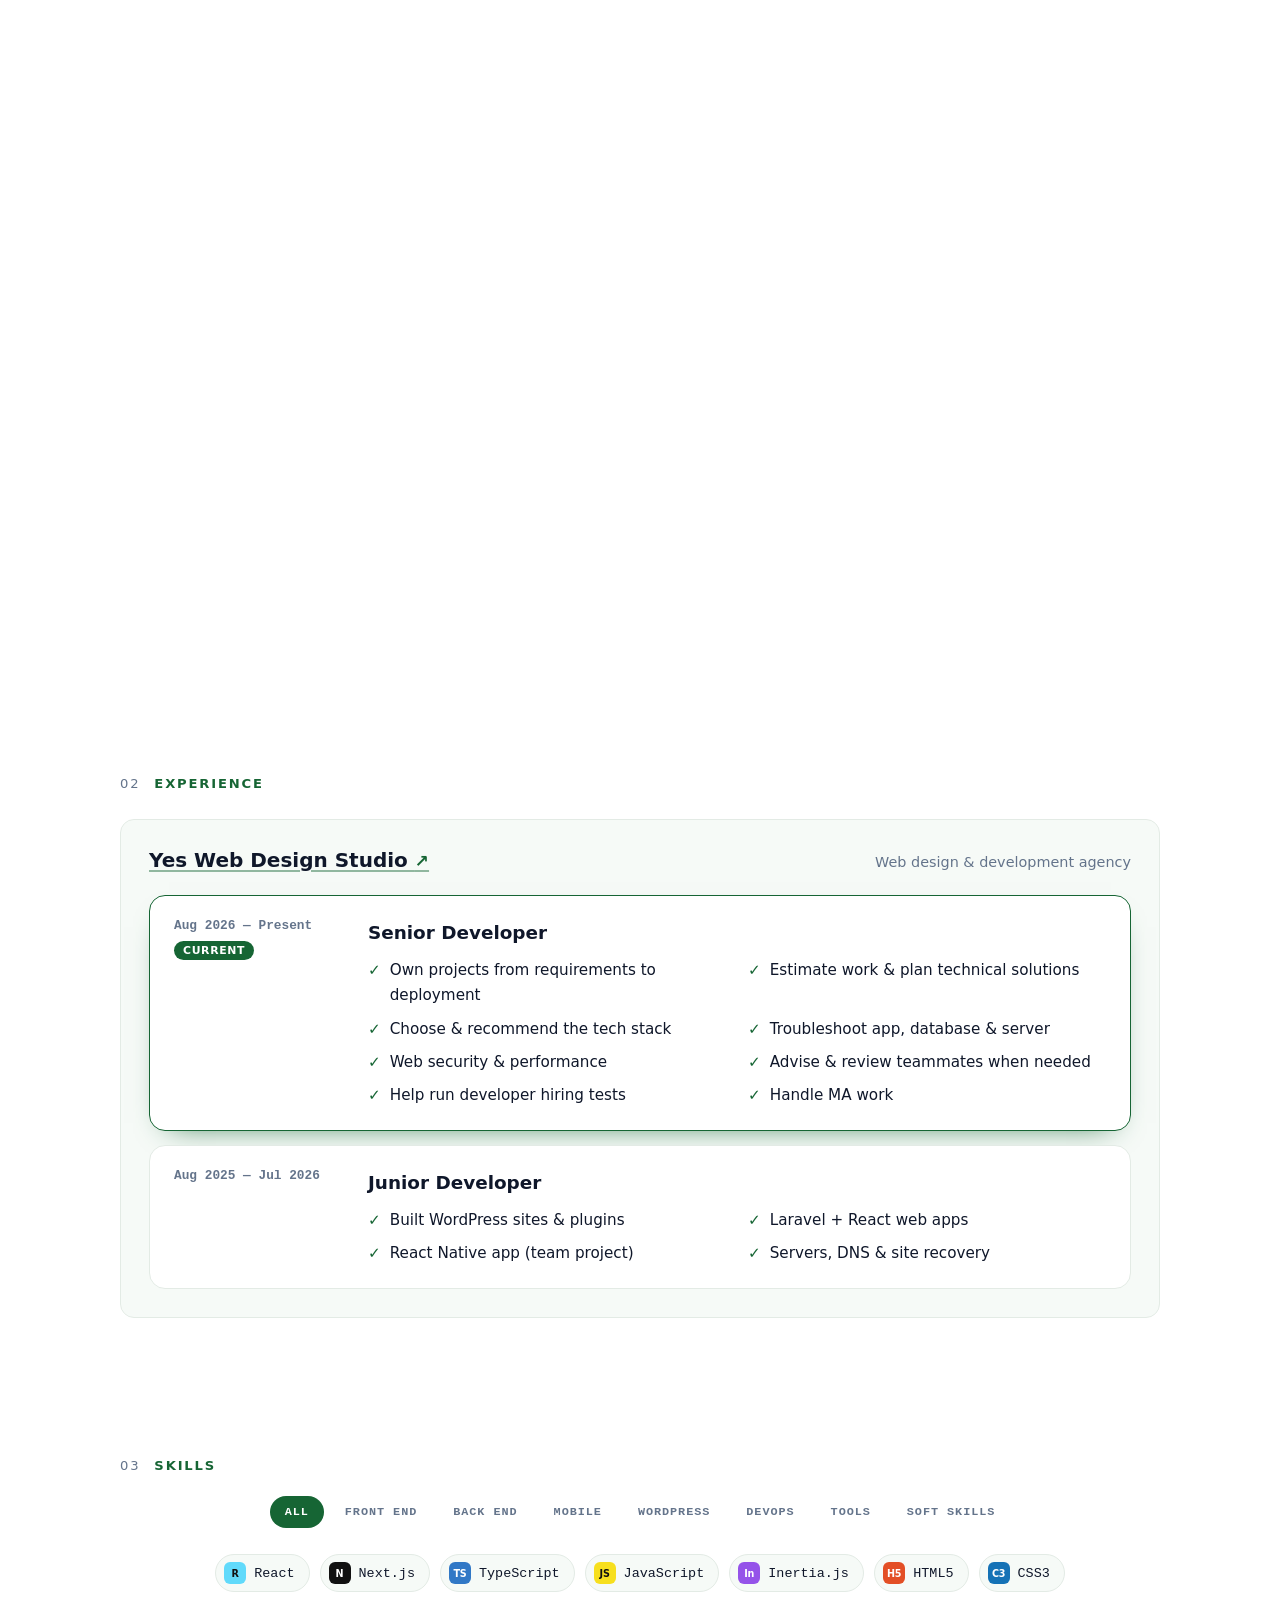
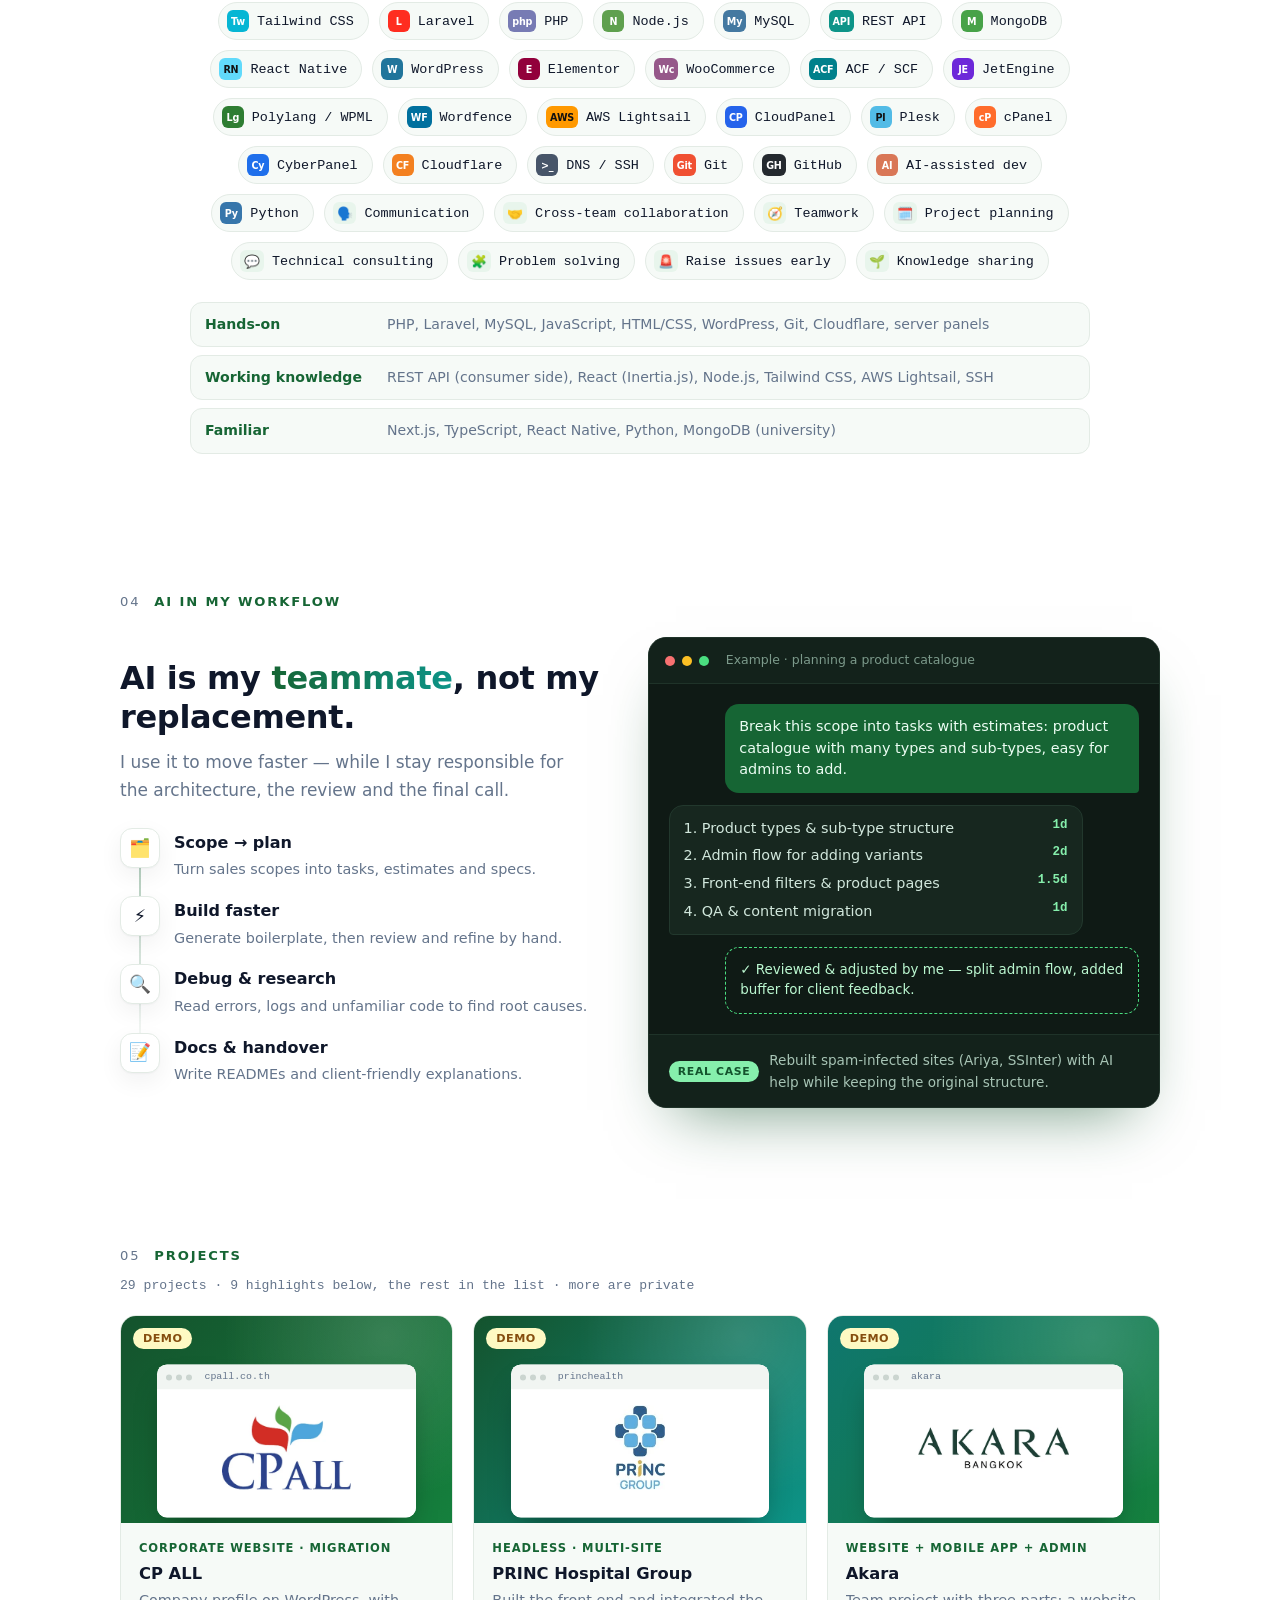
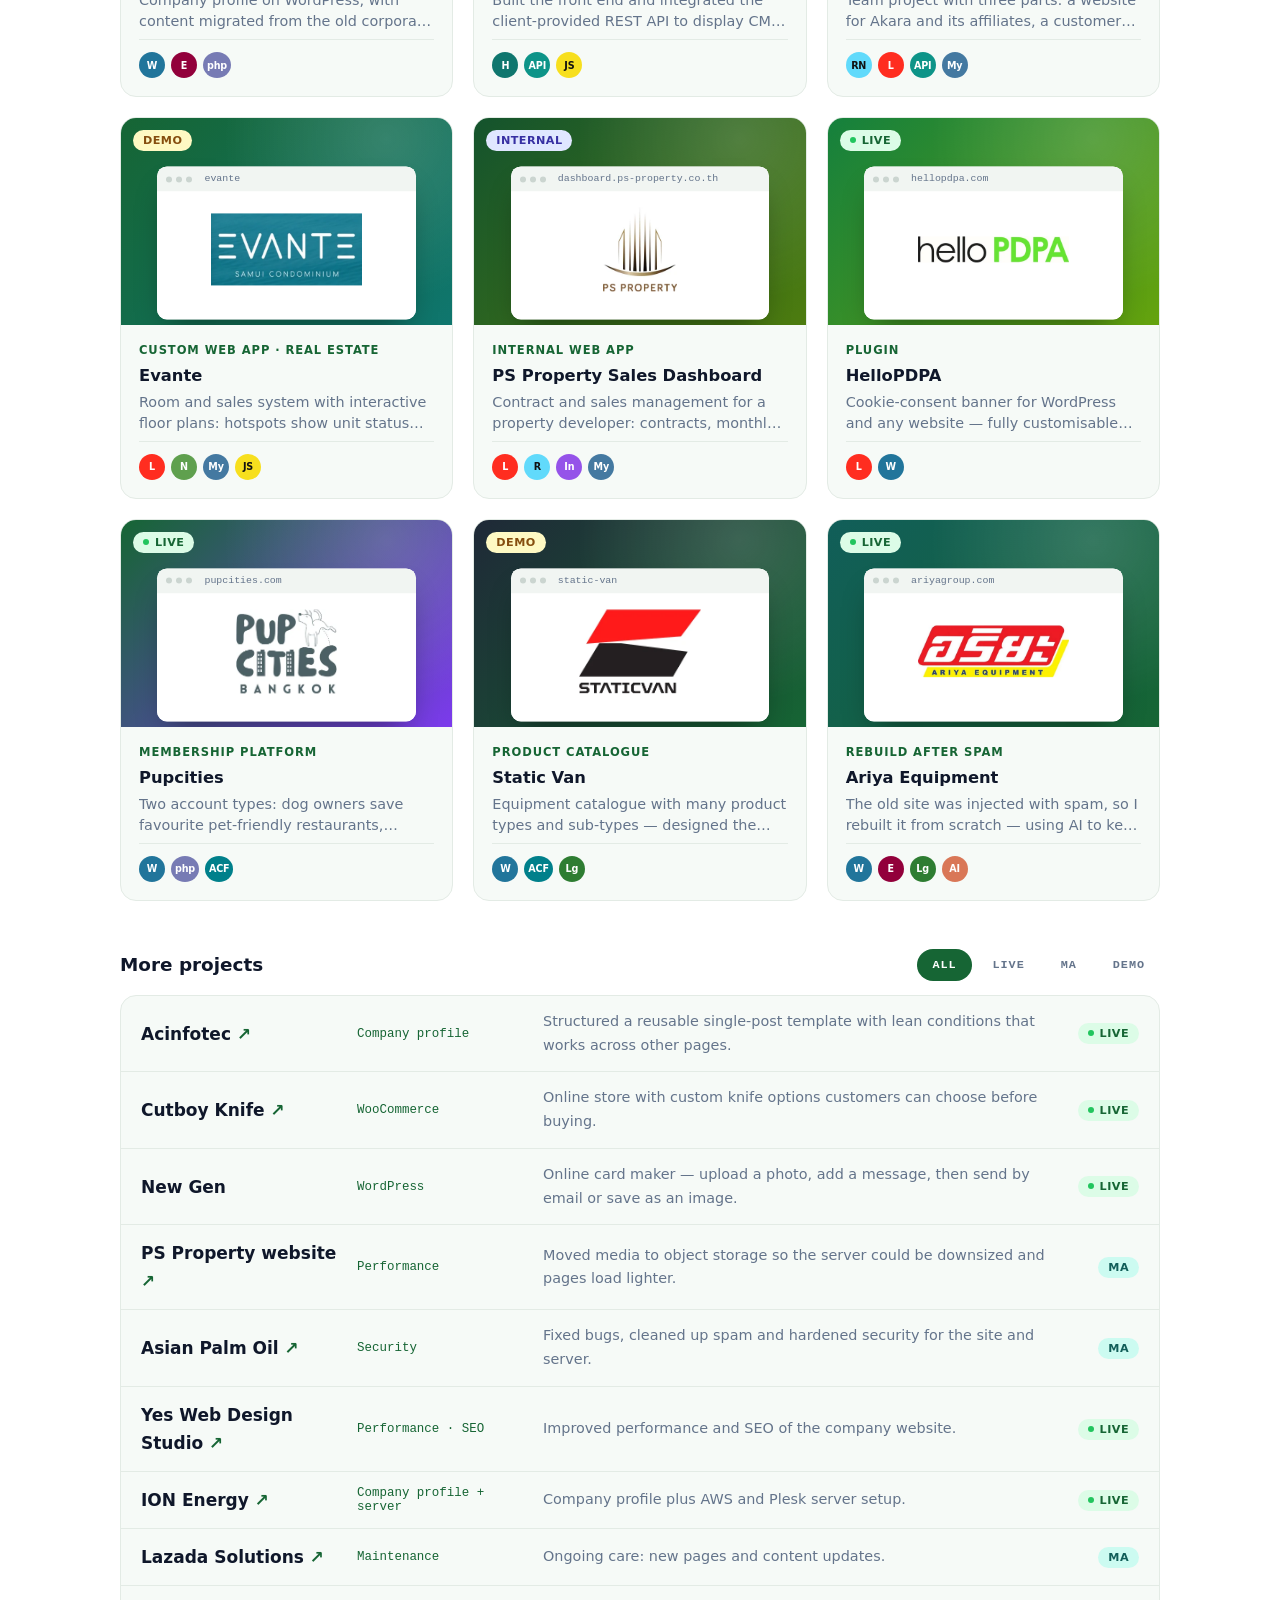
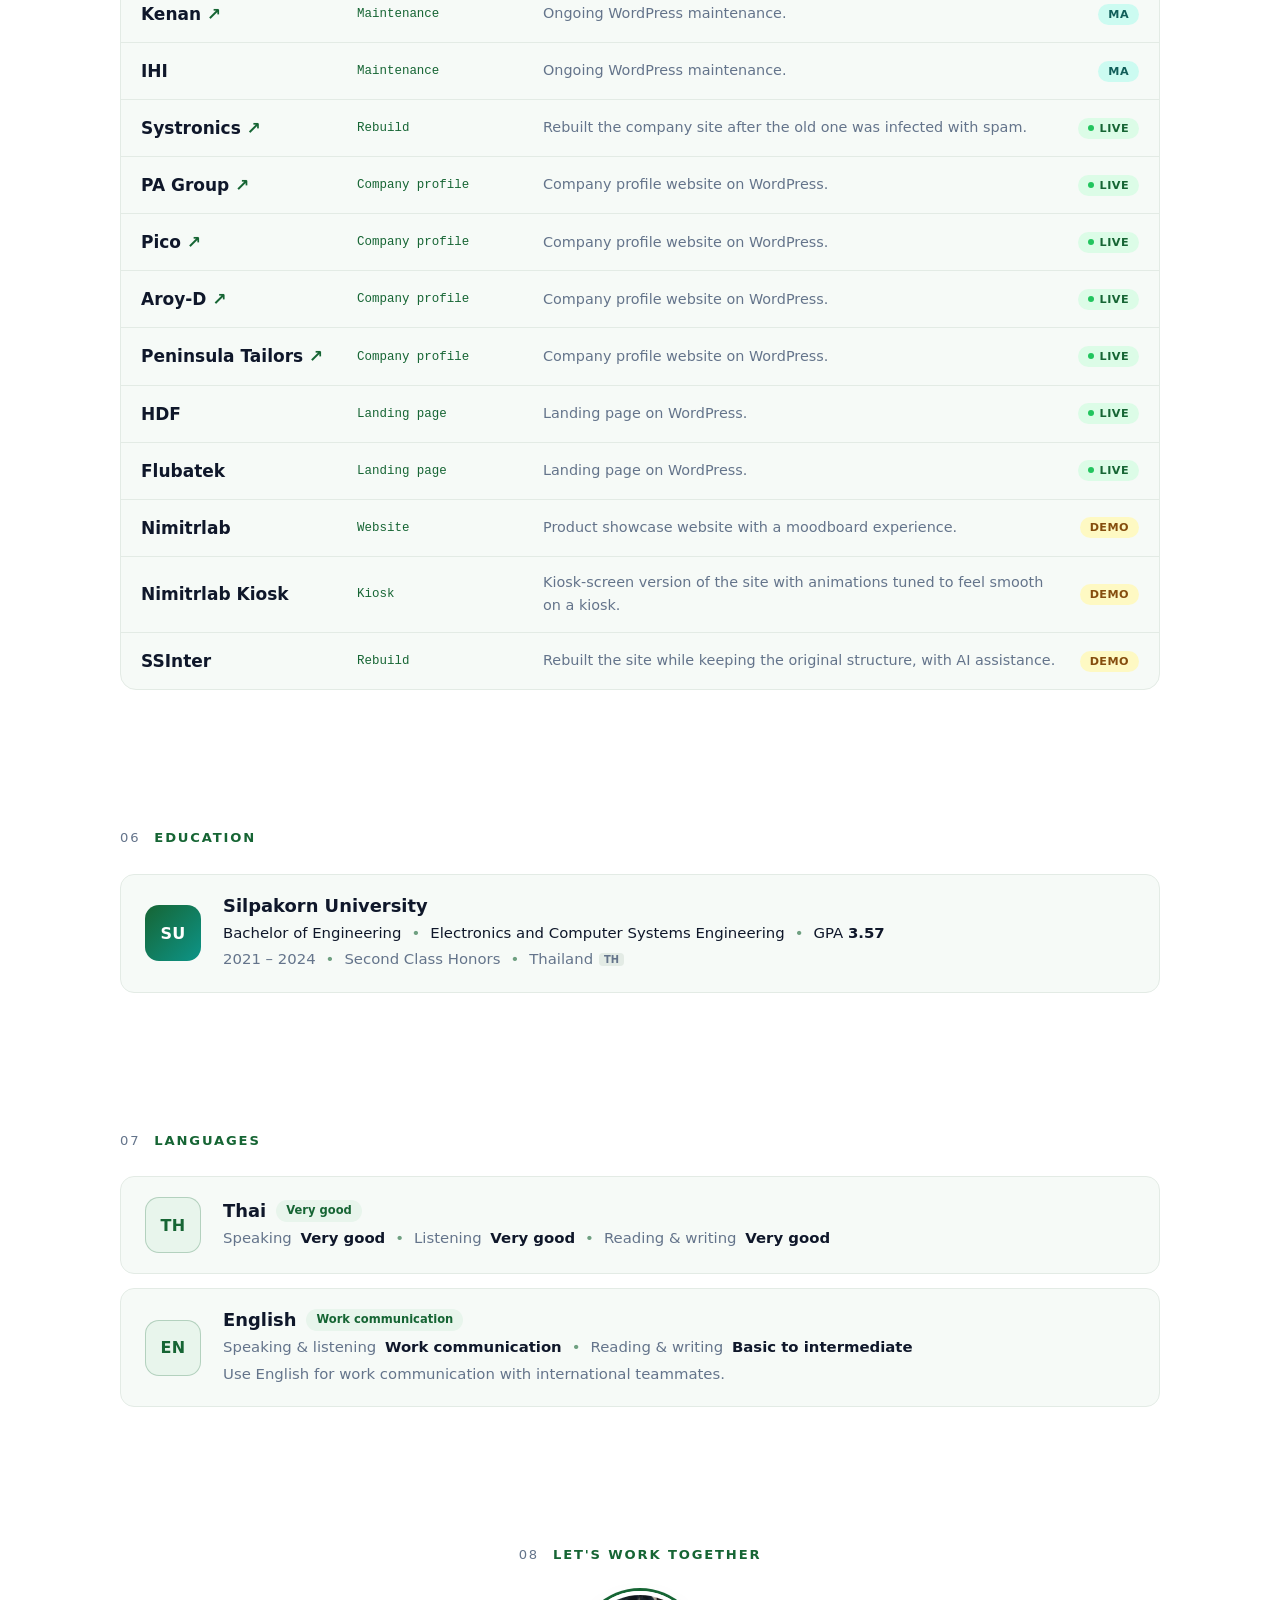
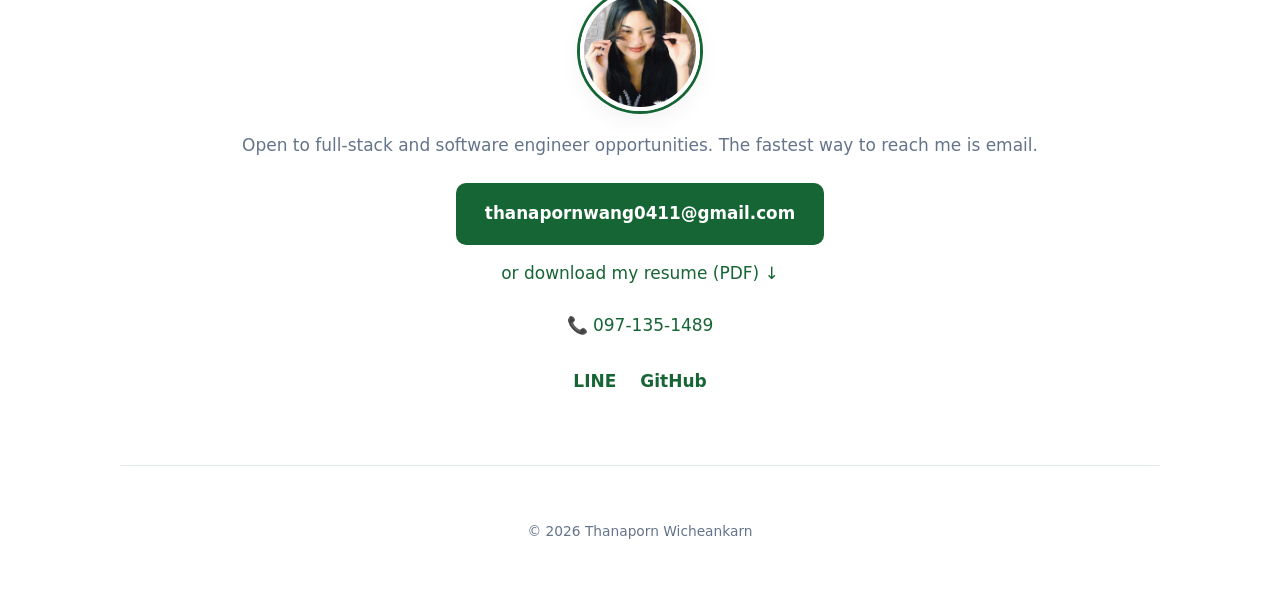
==== commit 3bac823b: "Align site with updated resume: accurate role, skill tiers, English level, new PDFs Co-Authored-By: " ====
--- a/index.html
+++ b/index.html
@@ -5,20 +5,20 @@
   <meta name="viewport" content="width=device-width, initial-scale=1.0">
   <meta name="color-scheme" content="light dark">
   <title>Thanaporn Wicheankarn — Senior Developer · Full-stack Web Developer</title>
-  <meta name="description" content="Senior Developer at Yes Web Design Studio. Laravel, React, Node.js, React Native and WordPress — leading a development team and shipping web apps, mobile apps and websites end to end.">
+  <meta name="description" content="Senior Developer at Yes Web Design Studio. Full-stack web developer working mainly with Laravel, PHP, MySQL, JavaScript and WordPress — owning web apps, back-office systems and websites from requirements to deployment.">
 
   <meta property="og:title" content="Thanaporn Wicheankarn — Senior Developer">
-  <meta property="og:description" content="Full-stack web developer · Laravel · React · Node.js · WordPress">
+  <meta property="og:description" content="Full-stack web developer · Laravel · PHP · MySQL · JavaScript · WordPress">
   <meta property="og:type" content="website">
   <meta property="og:url" content="https://thanaporn77.github.io/">
 
   <link rel="icon" href="data:image/svg+xml,<svg xmlns='http://www.w3.org/2000/svg' viewBox='0 0 32 32'><rect width='32' height='32' rx='8' fill='%23166534'/><text x='50%' y='56%' font-family='system-ui' font-size='18' font-weight='700' fill='white' text-anchor='middle' dominant-baseline='middle'>T</text></svg>">
-  <link rel="stylesheet" href="style.css?v=20261115c">
+  <link rel="stylesheet" href="style.css?v=20261115d">
   <script>
     document.documentElement.classList.add('js');
     try { const t = localStorage.getItem('theme'); if (t) document.documentElement.dataset.theme = t; } catch (e) {}
   </script>
-  <script src="script.js?v=20261115c" defer></script>
+  <script src="script.js?v=20261115d" defer></script>
 </head>
 <body>
   <div class="progress" id="progress" aria-hidden="true"></div>
@@ -51,25 +51,25 @@
           <p class="eyebrow reveal" data-th="&lt;span class=&quot;wave&quot;&gt;👋&lt;/span&gt; สวัสดีค่ะ ฉันชื่อ"><span class="wave">👋</span> Hi, I'm</p>
           <h1 class="reveal">Thanaporn Wicheankarn</h1>
           <h2 class="hero-role reveal">Senior Developer · Full-stack Web Developer</h2>
-          <p class="hero-lead reveal" data-th="ดูแลทีมพัฒนาที่ &lt;a class=&quot;co-link&quot; href=&quot;https://yeswebdesignstudio.com/th/home/&quot; target=&quot;_blank&quot; rel=&quot;noopener&quot;&gt;&lt;strong&gt;Yes Web Design Studio&lt;/strong&gt;&lt;/a&gt; และสร้างงานด้วย &lt;span class=&quot;rotator&quot; id=&quot;rotator&quot; aria-live=&quot;polite&quot;&gt;Laravel&lt;/span&gt; — ทั้งเว็บแอป แอปมือถือ และเว็บ WordPress ตั้งแต่หลังบ้านจนถึงเซิร์ฟเวอร์">
-            I lead the development team at <a class="co-link" href="https://yeswebdesignstudio.com/th/home/" target="_blank" rel="noopener"><strong>Yes Web Design Studio</strong></a> and build
-            products with <span class="rotator" id="rotator" aria-live="polite">Laravel</span>
-            — web apps, mobile apps and WordPress sites, from back end to server.
+          <p class="hero-lead reveal" data-th="Senior Developer ที่ &lt;a class=&quot;co-link&quot; href=&quot;https://yeswebdesignstudio.com/th/home/&quot; target=&quot;_blank&quot; rel=&quot;noopener&quot;&gt;&lt;strong&gt;Yes Web Design Studio&lt;/strong&gt;&lt;/a&gt; พัฒนางานด้วย &lt;span class=&quot;rotator&quot; id=&quot;rotator&quot; aria-live=&quot;polite&quot;&gt;Laravel&lt;/span&gt; — ทั้งเว็บแอป ระบบหลังบ้าน และเว็บ WordPress ตั้งแต่วิเคราะห์ requirement จนถึง deploy">
+            Senior Developer at <a class="co-link" href="https://yeswebdesignstudio.com/th/home/" target="_blank" rel="noopener"><strong>Yes Web Design Studio</strong></a>, building
+            with <span class="rotator" id="rotator" aria-live="polite">Laravel</span>
+            — web apps, back-office systems and WordPress sites, from requirements to deployment.
           </p>
           <div class="hero-cta reveal">
             <a href="#experience" class="btn btn-primary" data-th="ดูประสบการณ์">See my experience</a>
             <a href="mailto:thanapornwang0411@gmail.com" class="btn btn-ghost" data-th="ส่งอีเมล">Email me</a>
-            <a href="assets/Thanaporn_Wicheankarn_Resume.pdf" data-href-th="assets/Thanaporn_Wicheankarn_Resume_TH.pdf" class="btn btn-ghost" download data-th="⬇ Resume (PDF)">⬇ Resume (PDF)</a>
+            <a href="assets/Thanaporn_Wicheankarn_Resume.pdf?v=3" data-href-th="assets/Thanaporn_Wicheankarn_Resume_TH.pdf?v=3" class="btn btn-ghost" download data-th="⬇ Resume (PDF)">⬇ Resume (PDF)</a>
           </div>
           <ul class="hero-meta reveal">
-            <li data-th="&lt;span class=&quot;dot&quot;&gt;&lt;/span&gt; เปิดรับตำแหน่ง Full-stack / Tech Lead"><span class="dot"></span> Open to Full-stack / Tech Lead roles</li>
+            <li data-th="&lt;span class=&quot;dot&quot;&gt;&lt;/span&gt; เปิดรับตำแหน่ง Full-stack / Software Engineer"><span class="dot"></span> Open to Full-stack / Software Engineer roles</li>
           </ul>
         </div>
 
         <figure class="photo reveal">
           <img src="assets/profile.webp?v=2" width="640" height="800" alt="Thanaporn Wicheankarn at her graduation" fetchpriority="high">
-          <figcaption class="float-chip chip-a"><span>⚡</span> Laravel · React · Node.js</figcaption>
-          <span class="float-chip chip-b" data-th="&lt;span&gt;🧭&lt;/span&gt; หัวหน้าทีมพัฒนา"><span>🧭</span> Leads the dev team</span>
+          <figcaption class="float-chip chip-a"><span>⚡</span> Laravel · PHP · MySQL</figcaption>
+          <span class="float-chip chip-b" data-th="&lt;span&gt;🧭&lt;/span&gt; ดูแลโปรเจคครบวงจร"><span>🧭</span> Owns projects end to end</span>
         </figure>
       </div>
     </section>
@@ -87,16 +87,18 @@
       <h3 class="section-title reveal" data-th="เกี่ยวกับ">About</h3>
       <div class="about-grid">
         <div class="reveal">
-          <p data-th="ได้รับการเลื่อนตำแหน่งจาก Junior เป็น Senior Developer ภายในหนึ่งปี ปัจจุบันดูแลงานของทีมพัฒนา วาง timeline ของโปรเจค แนะนำ tech stack สำหรับโปรเจคใหม่ และเป็นคนที่ทีมมาปรึกษาเมื่อเจอปัญหาทางเทคนิค">
-            Promoted from Junior to Senior Developer after one year, I now oversee the
-            development team's work, set project timelines, recommend the technical stack
-            for new projects and am the go-to person when something technical gets stuck.
+          <p data-th="ได้รับการเลื่อนตำแหน่งจาก Junior เป็น Senior Developer ภายในหนึ่งปี ปัจจุบันรับผิดชอบโปรเจคด้วยตัวเองเป็นหลัก ตั้งแต่วิเคราะห์ requirement ประเมินเวลา วาง technical solution พัฒนา ทดสอบ จนถึง deploy และให้คำแนะนำ รีวิวงาน หรือช่วยแก้ปัญหาให้ developer คนอื่นเมื่อจำเป็น">
+            Promoted from Junior to Senior Developer after one year, I now own projects
+            mostly on my own — from requirements and estimates to technical planning,
+            development, testing and deployment — and advise, review or help unblock
+            other developers when needed.
           </p>
-          <p data-th="ทำงานหลักด้วย Laravel, React และ Node.js มีผลงานทั้งระบบบริหารจัดการภายใน แอป React Native พร้อม admin dashboard, SaaS ด้าน cookie consent รวมงานที่ launch แล้วกว่า 20 งาน นอกจากนี้ยังออกแบบข้อสอบคัดเลือก developer และดูแลเซิร์ฟเวอร์ DNS รวมถึงกู้เว็บที่โดนแฮ็กหรือโดนสแปม">
-            I work mainly with Laravel, React and Node.js, and have shipped internal
-            management systems, a React Native app with an admin dashboard, a cookie-consent
-            SaaS and 20+ launched projects. I also run developer hiring tests and handle
-            servers, DNS and recovery of hacked or spammed sites.
+          <p data-th="ทำงานหลักด้วย Laravel, PHP, MySQL และ JavaScript และเคยใช้ React (Inertia.js) กับ Node.js ในงานจริง มีผลงานทั้งระบบบริหารจัดการภายใน ปลั๊กอิน cookie consent และร่วมพัฒนาแอป React Native กับทีม รวมงานที่ launch แล้วกว่า 20 งาน นอกจากนี้ยังช่วยคุมข้อสอบคัดเลือก developer ดูแลความปลอดภัยของเว็บและเซิร์ฟเวอร์ DNS รวมถึงกู้เว็บที่โดนแฮ็กหรือโดนสแปม">
+            I work mainly with Laravel, PHP, MySQL and JavaScript, and have used React
+            (Inertia.js) and Node.js on real projects. I've shipped internal management
+            systems and a cookie-consent plugin, contributed to a React Native app as part
+            of a team, and launched 20+ projects. I also help run developer hiring tests and
+            handle web/server security, DNS and recovery of hacked or spammed sites.
           </p>
           <p data-th="ชอบพูดคุยและอธิบาย แปลงเนื้องานของทีมเดฟให้ทีมอื่นเข้าใจได้ง่าย และเมื่อเจอปัญหาจะรีบแจ้งทีมที่เกี่ยวข้องทันที เพื่อหาทางแก้ร่วมกันให้เร็วที่สุด และให้ลูกค้าได้รับผลกระทบน้อยที่สุด">I enjoy talking things through — I explain the dev team's work so other teams understand it, and when something goes wrong I flag it right away so we find a fix fast and clients feel the least impact.</p>
         </div>
@@ -105,12 +107,12 @@
 <pre><code><span class="k">const</span> <span class="v">thanaporn</span> = {
   <span class="p">role</span>: <span class="s">"Senior Developer"</span>,
   <span class="p">company</span>: <span class="s">"Yes Web Design Studio"</span>,
-  <span class="p">stack</span>: [<span class="s">"Laravel"</span>, <span class="s">"React"</span>, <span class="s">"Node.js"</span>],
-  <span class="p">also</span>: [<span class="s">"Next.js"</span>, <span class="s">"React Native"</span>, <span class="s">"WordPress"</span>],
-  <span class="p">leads</span>: [<span class="s">"timelines"</span>, <span class="s">"tech stack"</span>, <span class="s">"team"</span>],
+  <span class="p">stack</span>: [<span class="s">"Laravel"</span>, <span class="s">"PHP"</span>, <span class="s">"MySQL"</span>, <span class="s">"JS"</span>],
+  <span class="p">also</span>: [<span class="s">"React"</span>, <span class="s">"Node.js"</span>, <span class="s">"WordPress"</span>],
+  <span class="p">owns</span>: [<span class="s">"requirements"</span>, <span class="s">"build"</span>, <span class="s">"deploy"</span>],
   <span class="p">languages</span>: [<span class="s">"Thai"</span>, <span class="s">"English"</span>],
   <span class="p">aiAssisted</span>: <span class="b">true</span>,
-  <span class="p">next</span>: <span class="s">"Full-stack → Tech Lead"</span>,
+  <span class="p">next</span>: <span class="s">"Software Engineering · System Design"</span>,
 };<span class="caret"></span></code></pre>
         </div>
       </div>
@@ -127,7 +129,7 @@
             <ol class="slide-steps">
               <li><b>Aug 2025</b><span data-th="Junior Developer">Junior Developer</span></li>
               <li><b>Aug 2026</b><span data-th="Senior Developer">Senior Developer</span></li>
-              <li class="now"><b><span data-th="ปัจจุบัน">Now</span></b><span data-th="ดูแลทีมพัฒนา">Leading the dev team</span></li>
+              <li class="now"><b><span data-th="ปัจจุบัน">Now</span></b><span data-th="ดูแลโปรเจคครบวงจร">Owning projects end to end</span></li>
             </ol>
           </article>
           <article class="slide" aria-label="2 of 3">
@@ -137,7 +139,7 @@
               <p class="slide-text" data-th="ทั้งเว็บแอป ปลั๊กอิน เว็บไซต์บริษัท ร้านค้าออนไลน์ และงาน MA ที่ดูแลต่อเนื่อง บางงานเป็นงานภายในจึงแสดงเฉพาะบางส่วน">Web apps, a plugin, company websites, online stores and ongoing MA work. Some are internal, so only part is shown.</p>
             </div>
             <ul class="slide-tags">
-              <li><span data-th="เว็บแอป">Web apps</span></li><li><span data-th="ปลั๊กอิน">Plugin</span></li><li>SaaS</li><li><span data-th="เว็บไซต์บริษัท">Company websites</span></li><li>WooCommerce</li><li>MA</li>
+              <li><span data-th="เว็บแอป">Web apps</span></li><li><span data-th="ปลั๊กอิน">Plugin</span></li><li>Laravel</li><li><span data-th="เว็บไซต์บริษัท">Company websites</span></li><li>WooCommerce</li><li>MA</li>
             </ul>
           </article>
           <article class="slide" aria-label="3 of 3">
@@ -171,11 +173,11 @@
         <div class="roles">
           <div class="role cur">
             <div><div class="when" data-th="ส.ค. 2026 — ปัจจุบัน">Aug 2026 — Present</div><span class="tag" data-th="ปัจจุบัน">CURRENT</span></div>
-            <div><h5>Senior Developer</h5><ul class="checks"><li><span data-th="ดูแลทีมพัฒนา">Lead the development team</span></li><li><span data-th="วาง timeline ของโปรเจค">Set project timelines</span></li><li><span data-th="เลือก tech stack">Choose the tech stack</span></li><li><span data-th="ช่วยแก้ปัญหาทางเทคนิค">Unblock technical problems</span></li><li><span data-th="คุมข้อสอบคัดเลือก developer">Run developer hiring tests</span></li><li><span data-th="ดูแลงาน MA">Manage MA contracts</span></li></ul></div>
+            <div><h5>Senior Developer</h5><ul class="checks"><li><span data-th="รับผิดชอบโปรเจคตั้งแต่ requirement ถึง deploy">Own projects from requirements to deployment</span></li><li><span data-th="ประเมินเวลาและวาง technical solution">Estimate work &amp; plan technical solutions</span></li><li><span data-th="เลือก/แนะนำ tech stack">Choose &amp; recommend the tech stack</span></li><li><span data-th="แก้ปัญหาแอป ฐานข้อมูล และเซิร์ฟเวอร์">Troubleshoot app, database &amp; server</span></li><li><span data-th="ดูแลความปลอดภัยและ performance">Web security &amp; performance</span></li><li><span data-th="ให้คำแนะนำและรีวิวงานทีมเมื่อจำเป็น">Advise &amp; review teammates when needed</span></li><li><span data-th="ช่วยคุมข้อสอบคัดเลือก developer">Help run developer hiring tests</span></li><li><span data-th="ดูแลงาน MA">Handle MA work</span></li></ul></div>
           </div>
           <div class="role">
             <div><div class="when" data-th="ส.ค. 2025 — ก.ค. 2026">Aug 2025 — Jul 2026</div></div>
-            <div><h5>Junior Developer</h5><ul class="checks"><li><span data-th="ทำเว็บและปลั๊กอิน WordPress">Built WordPress sites &amp; plugins</span></li><li><span data-th="เว็บแอป Laravel + React">Laravel + React web apps</span></li><li><span data-th="แอป React Native + ระบบหลังบ้าน">React Native app + admin</span></li><li><span data-th="เซิร์ฟเวอร์ DNS และกู้เว็บ">Servers, DNS &amp; site recovery</span></li></ul></div>
+            <div><h5>Junior Developer</h5><ul class="checks"><li><span data-th="ทำเว็บและปลั๊กอิน WordPress">Built WordPress sites &amp; plugins</span></li><li><span data-th="เว็บแอป Laravel + React">Laravel + React web apps</span></li><li><span data-th="ร่วมพัฒนาแอป React Native กับทีม">React Native app (team project)</span></li><li><span data-th="เซิร์ฟเวอร์ DNS และกู้เว็บ">Servers, DNS &amp; site recovery</span></li></ul></div>
           </div>
         </div>
       </div>
@@ -187,7 +189,8 @@
         <h3 class="section-title reveal" data-th="ทักษะ">Skills</h3>
       </div>
       <div class="filters reveal" role="toolbar" aria-label="Filter skills"><button class="filter active" data-filter="all" data-th="ทั้งหมด">All</button><button class="filter" data-filter="fe" data-th="Front end">Front end</button><button class="filter" data-filter="be" data-th="Back end">Back end</button><button class="filter" data-filter="mo" data-th="Mobile">Mobile</button><button class="filter" data-filter="wp" data-th="WordPress">WordPress</button><button class="filter" data-filter="ops" data-th="DevOps">DevOps</button><button class="filter" data-filter="tl" data-th="เครื่องมือ">Tools</button><button class="filter" data-filter="soft" data-th="Soft skills">Soft skills</button></div>
-      <ul class="skill-pills reveal" id="skillPills"><li data-cat="fe"><img class="logo" src="https://cdn.simpleicons.org/react" alt="" width="16" height="16" loading="lazy" onerror="this.remove()"><i class="ico" style="--c:#61DAFB;--f:#111">R</i>React</li><li data-cat="fe"><img class="logo" src="https://cdn.simpleicons.org/nextdotjs" alt="" width="16" height="16" loading="lazy" onerror="this.remove()"><i class="ico" style="--c:#111111;--f:#fff">N</i>Next.js</li><li data-cat="fe"><img class="logo" src="https://cdn.simpleicons.org/typescript" alt="" width="16" height="16" loading="lazy" onerror="this.remove()"><i class="ico" style="--c:#3178C6;--f:#fff">TS</i>TypeScript</li><li data-cat="fe"><img class="logo" src="https://cdn.simpleicons.org/javascript" alt="" width="16" height="16" loading="lazy" onerror="this.remove()"><i class="ico" style="--c:#F7DF1E;--f:#111">JS</i>JavaScript</li><li data-cat="fe"><img class="logo" src="https://cdn.simpleicons.org/inertia" alt="" width="16" height="16" loading="lazy" onerror="this.remove()"><i class="ico" style="--c:#9553E9;--f:#fff">In</i>Inertia.js</li><li data-cat="fe"><img class="logo" src="https://cdn.simpleicons.org/html5" alt="" width="16" height="16" loading="lazy" onerror="this.remove()"><i class="ico" style="--c:#E34F26;--f:#fff">H5</i>HTML5</li><li data-cat="fe"><img class="logo" src="https://cdn.simpleicons.org/css" alt="" width="16" height="16" loading="lazy" onerror="this.remove()"><i class="ico" style="--c:#1572B6;--f:#fff">C3</i>CSS3</li><li data-cat="fe"><img class="logo" src="https://cdn.simpleicons.org/tailwindcss" alt="" width="16" height="16" loading="lazy" onerror="this.remove()"><i class="ico" style="--c:#06B6D4;--f:#fff">Tw</i>Tailwind CSS</li><li data-cat="be"><img class="logo" src="https://cdn.simpleicons.org/laravel" alt="" width="16" height="16" loading="lazy" onerror="this.remove()"><i class="ico" style="--c:#FF2D20;--f:#fff">L</i>Laravel</li><li data-cat="be"><img class="logo" src="https://cdn.simpleicons.org/php" alt="" width="16" height="16" loading="lazy" onerror="this.remove()"><i class="ico" style="--c:#777BB4;--f:#fff">php</i>PHP</li><li data-cat="be"><img class="logo" src="https://cdn.simpleicons.org/nodedotjs" alt="" width="16" height="16" loading="lazy" onerror="this.remove()"><i class="ico" style="--c:#5FA04E;--f:#fff">N</i>Node.js</li><li data-cat="be"><img class="logo" src="https://cdn.simpleicons.org/mysql" alt="" width="16" height="16" loading="lazy" onerror="this.remove()"><i class="ico" style="--c:#4479A1;--f:#fff">My</i>MySQL</li><li data-cat="be"><i class="ico" style="--c:#0d9488;--f:#fff">API</i>REST API</li><li data-cat="mo"><img class="logo" src="https://cdn.simpleicons.org/react" alt="" width="16" height="16" loading="lazy" onerror="this.remove()"><i class="ico" style="--c:#61DAFB;--f:#111">RN</i>React Native</li><li data-cat="wp"><img class="logo" src="https://cdn.simpleicons.org/wordpress" alt="" width="16" height="16" loading="lazy" onerror="this.remove()"><i class="ico" style="--c:#21759B;--f:#fff">W</i>WordPress</li><li data-cat="wp"><img class="logo" src="https://cdn.simpleicons.org/elementor" alt="" width="16" height="16" loading="lazy" onerror="this.remove()"><i class="ico" style="--c:#92003B;--f:#fff">E</i>Elementor</li><li data-cat="wp"><img class="logo" src="https://cdn.simpleicons.org/woocommerce" alt="" width="16" height="16" loading="lazy" onerror="this.remove()"><i class="ico" style="--c:#96588A;--f:#fff">Wc</i>WooCommerce</li><li data-cat="wp"><i class="ico" style="--c:#00808B;--f:#fff">ACF</i>ACF / SCF</li><li data-cat="wp"><i class="ico" style="--c:#6D28D9;--f:#fff">JE</i>JetEngine</li><li data-cat="wp"><i class="ico" style="--c:#2E7D32;--f:#fff">Lg</i>Polylang / WPML</li><li data-cat="wp"><img class="logo" src="https://cdn.simpleicons.org/wordfence" alt="" width="16" height="16" loading="lazy" onerror="this.remove()"><i class="ico" style="--c:#00709E;--f:#fff">WF</i>Wordfence</li><li data-cat="ops"><i class="ico" style="--c:#FF9900;--f:#111">AWS</i>AWS Lightsail</li><li data-cat="ops"><i class="ico" style="--c:#2563EB;--f:#fff">CP</i>CloudPanel</li><li data-cat="ops"><img class="logo" src="https://cdn.simpleicons.org/plesk" alt="" width="16" height="16" loading="lazy" onerror="this.remove()"><i class="ico" style="--c:#52BBE6;--f:#111">Pl</i>Plesk</li><li data-cat="ops"><img class="logo" src="https://cdn.simpleicons.org/cpanel" alt="" width="16" height="16" loading="lazy" onerror="this.remove()"><i class="ico" style="--c:#FF6C2C;--f:#fff">cP</i>cPanel</li><li data-cat="ops"><i class="ico" style="--c:#1F6FEB;--f:#fff">Cy</i>CyberPanel</li><li data-cat="ops"><img class="logo" src="https://cdn.simpleicons.org/cloudflare" alt="" width="16" height="16" loading="lazy" onerror="this.remove()"><i class="ico" style="--c:#F38020;--f:#fff">CF</i>Cloudflare</li><li data-cat="ops"><img class="logo" src="https://cdn.simpleicons.org/gnubash" alt="" width="16" height="16" loading="lazy" onerror="this.remove()"><i class="ico" style="--c:#475569;--f:#fff">&gt;_</i>DNS / SSH</li><li data-cat="tl"><img class="logo" src="https://cdn.simpleicons.org/git" alt="" width="16" height="16" loading="lazy" onerror="this.remove()"><i class="ico" style="--c:#F05032;--f:#fff">Git</i>Git</li><li data-cat="tl"><img class="logo" src="https://cdn.simpleicons.org/github" alt="" width="16" height="16" loading="lazy" onerror="this.remove()"><i class="ico" style="--c:#24292F;--f:#fff">GH</i>GitHub</li><li data-cat="tl"><img class="logo" src="https://cdn.simpleicons.org/claude" alt="" width="16" height="16" loading="lazy" onerror="this.remove()"><i class="ico" style="--c:#D97757;--f:#fff">AI</i>AI-assisted dev</li><li data-cat="tl"><img class="logo" src="https://cdn.simpleicons.org/python" alt="" width="16" height="16" loading="lazy" onerror="this.remove()"><i class="ico" style="--c:#3776AB;--f:#fff">Py</i>Python</li><li data-cat="soft"><i class="ico ico-emoji">🗣️</i><span data-th="การสื่อสาร">Communication</span></li><li data-cat="soft"><i class="ico ico-emoji">🤝</i><span data-th="ทำงานร่วมกับทีมอื่น">Cross-team collaboration</span></li><li data-cat="soft"><i class="ico ico-emoji">🧭</i><span data-th="ภาวะผู้นำทีม">Team leadership</span></li><li data-cat="soft"><i class="ico ico-emoji">🗓️</i><span data-th="วางแผนโปรเจค">Project planning</span></li><li data-cat="soft"><i class="ico ico-emoji">💬</i><span data-th="ให้คำปรึกษาด้านเทคนิค">Technical consulting</span></li><li data-cat="soft"><i class="ico ico-emoji">🧩</i><span data-th="แก้ปัญหา">Problem solving</span></li><li data-cat="soft"><i class="ico ico-emoji">🚨</i><span data-th="แจ้งปัญหาเร็ว">Raise issues early</span></li><li data-cat="soft"><i class="ico ico-emoji">🌱</i><span data-th="สอนงาน">Mentoring</span></li></ul>
+      <ul class="skill-pills reveal" id="skillPills"><li data-cat="fe"><img class="logo" src="https://cdn.simpleicons.org/react" alt="" width="16" height="16" loading="lazy" onerror="this.remove()"><i class="ico" style="--c:#61DAFB;--f:#111">R</i>React</li><li data-cat="fe"><img class="logo" src="https://cdn.simpleicons.org/nextdotjs" alt="" width="16" height="16" loading="lazy" onerror="this.remove()"><i class="ico" style="--c:#111111;--f:#fff">N</i>Next.js</li><li data-cat="fe"><img class="logo" src="https://cdn.simpleicons.org/typescript" alt="" width="16" height="16" loading="lazy" onerror="this.remove()"><i class="ico" style="--c:#3178C6;--f:#fff">TS</i>TypeScript</li><li data-cat="fe"><img class="logo" src="https://cdn.simpleicons.org/javascript" alt="" width="16" height="16" loading="lazy" onerror="this.remove()"><i class="ico" style="--c:#F7DF1E;--f:#111">JS</i>JavaScript</li><li data-cat="fe"><img class="logo" src="https://cdn.simpleicons.org/inertia" alt="" width="16" height="16" loading="lazy" onerror="this.remove()"><i class="ico" style="--c:#9553E9;--f:#fff">In</i>Inertia.js</li><li data-cat="fe"><img class="logo" src="https://cdn.simpleicons.org/html5" alt="" width="16" height="16" loading="lazy" onerror="this.remove()"><i class="ico" style="--c:#E34F26;--f:#fff">H5</i>HTML5</li><li data-cat="fe"><img class="logo" src="https://cdn.simpleicons.org/css" alt="" width="16" height="16" loading="lazy" onerror="this.remove()"><i class="ico" style="--c:#1572B6;--f:#fff">C3</i>CSS3</li><li data-cat="fe"><img class="logo" src="https://cdn.simpleicons.org/tailwindcss" alt="" width="16" height="16" loading="lazy" onerror="this.remove()"><i class="ico" style="--c:#06B6D4;--f:#fff">Tw</i>Tailwind CSS</li><li data-cat="be"><img class="logo" src="https://cdn.simpleicons.org/laravel" alt="" width="16" height="16" loading="lazy" onerror="this.remove()"><i class="ico" style="--c:#FF2D20;--f:#fff">L</i>Laravel</li><li data-cat="be"><img class="logo" src="https://cdn.simpleicons.org/php" alt="" width="16" height="16" loading="lazy" onerror="this.remove()"><i class="ico" style="--c:#777BB4;--f:#fff">php</i>PHP</li><li data-cat="be"><img class="logo" src="https://cdn.simpleicons.org/nodedotjs" alt="" width="16" height="16" loading="lazy" onerror="this.remove()"><i class="ico" style="--c:#5FA04E;--f:#fff">N</i>Node.js</li><li data-cat="be"><img class="logo" src="https://cdn.simpleicons.org/mysql" alt="" width="16" height="16" loading="lazy" onerror="this.remove()"><i class="ico" style="--c:#4479A1;--f:#fff">My</i>MySQL</li><li data-cat="be"><i class="ico" style="--c:#0d9488;--f:#fff">API</i>REST API</li><li data-cat="be"><img class="logo" src="https://cdn.simpleicons.org/mongodb" alt="" width="16" height="16" loading="lazy" onerror="this.remove()"><i class="ico" style="--c:#47A248;--f:#fff">M</i>MongoDB</li><li data-cat="mo"><img class="logo" src="https://cdn.simpleicons.org/react" alt="" width="16" height="16" loading="lazy" onerror="this.remove()"><i class="ico" style="--c:#61DAFB;--f:#111">RN</i>React Native</li><li data-cat="wp"><img class="logo" src="https://cdn.simpleicons.org/wordpress" alt="" width="16" height="16" loading="lazy" onerror="this.remove()"><i class="ico" style="--c:#21759B;--f:#fff">W</i>WordPress</li><li data-cat="wp"><img class="logo" src="https://cdn.simpleicons.org/elementor" alt="" width="16" height="16" loading="lazy" onerror="this.remove()"><i class="ico" style="--c:#92003B;--f:#fff">E</i>Elementor</li><li data-cat="wp"><img class="logo" src="https://cdn.simpleicons.org/woocommerce" alt="" width="16" height="16" loading="lazy" onerror="this.remove()"><i class="ico" style="--c:#96588A;--f:#fff">Wc</i>WooCommerce</li><li data-cat="wp"><i class="ico" style="--c:#00808B;--f:#fff">ACF</i>ACF / SCF</li><li data-cat="wp"><i class="ico" style="--c:#6D28D9;--f:#fff">JE</i>JetEngine</li><li data-cat="wp"><i class="ico" style="--c:#2E7D32;--f:#fff">Lg</i>Polylang / WPML</li><li data-cat="wp"><img class="logo" src="https://cdn.simpleicons.org/wordfence" alt="" width="16" height="16" loading="lazy" onerror="this.remove()"><i class="ico" style="--c:#00709E;--f:#fff">WF</i>Wordfence</li><li data-cat="ops"><i class="ico" style="--c:#FF9900;--f:#111">AWS</i>AWS Lightsail</li><li data-cat="ops"><i class="ico" style="--c:#2563EB;--f:#fff">CP</i>CloudPanel</li><li data-cat="ops"><img class="logo" src="https://cdn.simpleicons.org/plesk" alt="" width="16" height="16" loading="lazy" onerror="this.remove()"><i class="ico" style="--c:#52BBE6;--f:#111">Pl</i>Plesk</li><li data-cat="ops"><img class="logo" src="https://cdn.simpleicons.org/cpanel" alt="" width="16" height="16" loading="lazy" onerror="this.remove()"><i class="ico" style="--c:#FF6C2C;--f:#fff">cP</i>cPanel</li><li data-cat="ops"><i class="ico" style="--c:#1F6FEB;--f:#fff">Cy</i>CyberPanel</li><li data-cat="ops"><img class="logo" src="https://cdn.simpleicons.org/cloudflare" alt="" width="16" height="16" loading="lazy" onerror="this.remove()"><i class="ico" style="--c:#F38020;--f:#fff">CF</i>Cloudflare</li><li data-cat="ops"><img class="logo" src="https://cdn.simpleicons.org/gnubash" alt="" width="16" height="16" loading="lazy" onerror="this.remove()"><i class="ico" style="--c:#475569;--f:#fff">&gt;_</i>DNS / SSH</li><li data-cat="tl"><img class="logo" src="https://cdn.simpleicons.org/git" alt="" width="16" height="16" loading="lazy" onerror="this.remove()"><i class="ico" style="--c:#F05032;--f:#fff">Git</i>Git</li><li data-cat="tl"><img class="logo" src="https://cdn.simpleicons.org/github" alt="" width="16" height="16" loading="lazy" onerror="this.remove()"><i class="ico" style="--c:#24292F;--f:#fff">GH</i>GitHub</li><li data-cat="tl"><img class="logo" src="https://cdn.simpleicons.org/claude" alt="" width="16" height="16" loading="lazy" onerror="this.remove()"><i class="ico" style="--c:#D97757;--f:#fff">AI</i>AI-assisted dev</li><li data-cat="tl"><img class="logo" src="https://cdn.simpleicons.org/python" alt="" width="16" height="16" loading="lazy" onerror="this.remove()"><i class="ico" style="--c:#3776AB;--f:#fff">Py</i>Python</li><li data-cat="soft"><i class="ico ico-emoji">🗣️</i><span data-th="การสื่อสาร">Communication</span></li><li data-cat="soft"><i class="ico ico-emoji">🤝</i><span data-th="ทำงานร่วมกับทีมอื่น">Cross-team collaboration</span></li><li data-cat="soft"><i class="ico ico-emoji">🧭</i><span data-th="ทำงานเป็นทีม">Teamwork</span></li><li data-cat="soft"><i class="ico ico-emoji">🗓️</i><span data-th="วางแผนโปรเจค">Project planning</span></li><li data-cat="soft"><i class="ico ico-emoji">💬</i><span data-th="ให้คำปรึกษาด้านเทคนิค">Technical consulting</span></li><li data-cat="soft"><i class="ico ico-emoji">🧩</i><span data-th="แก้ปัญหา">Problem solving</span></li><li data-cat="soft"><i class="ico ico-emoji">🚨</i><span data-th="แจ้งปัญหาเร็ว">Raise issues early</span></li><li data-cat="soft"><i class="ico ico-emoji">🌱</i><span data-th="ถ่ายทอดความรู้">Knowledge sharing</span></li></ul>
+      <dl class="skill-tiers reveal"><div><dt data-th="ใช้งานจริงเป็นประจำ">Hands-on</dt><dd>PHP, Laravel, MySQL, JavaScript, HTML/CSS, WordPress, Git, Cloudflare, server panels</dd></div><div><dt data-th="เคยใช้ในงาน">Working knowledge</dt><dd><span data-th="REST API (ฝั่งเชื่อมต่อ)">REST API (consumer side)</span>, React (Inertia.js), Node.js, Tailwind CSS, AWS Lightsail, SSH</dd></div><div><dt data-th="พื้นฐาน">Familiar</dt><dd>Next.js, TypeScript, React Native, Python, <span data-th="MongoDB (ตอนเรียน)">MongoDB (university)</span></dd></div></dl>
     </section>
 
     <!-- ===== AI ===== -->
@@ -246,7 +249,7 @@
           <div class="pbody">
             <span class="ptype" data-th="Headless · หลายเว็บไซต์">Headless · Multi-site</span>
             <h4 data-th="PRINC Hospital Group">PRINC Hospital Group</h4>
-            <p data-th="พัฒนาหน้าเว็บและเชื่อมกับ CMS ผ่าน API รวม 1 เว็บหลัก และเว็บโรงพยาบาลย่อยอีก 16 แห่ง">Built the front end and connected it to a CMS via API — 1 main site plus 16 hospital sites.</p>
+            <p data-th="พัฒนาหน้าเว็บและเชื่อมต่อ REST API ที่ลูกค้าเตรียมไว้ เพื่อดึงข้อมูลจาก CMS มาแสดง รวม 1 เว็บหลัก และเว็บโรงพยาบาลย่อยอีก 16 แห่ง">Built the front end and integrated the client-provided REST API to display CMS content — 1 main site plus 16 hospital sites.</p>
             <ul class="picons"><li title="Headless CMS"><i class="ico" style="--c:#0F766E;--f:#fff">H</i></li><li title="REST API"><i class="ico" style="--c:#0d9488;--f:#fff">API</i></li><li title="JavaScript"><img class="logo" src="https://cdn.simpleicons.org/javascript" alt="" width="16" height="16" loading="lazy" onerror="this.remove()"><i class="ico" style="--c:#F7DF1E;--f:#111">JS</i></li></ul>
           </div>
         </article>
@@ -258,7 +261,7 @@
           <div class="pbody">
             <span class="ptype" data-th="เว็บไซต์ + แอป + ระบบหลังบ้าน">Website + Mobile app + Admin</span>
             <h4 data-th="Akara">Akara</h4>
-            <p data-th="พัฒนา 3 ส่วน: เว็บไซต์ Akara และบริษัทในเครือ แอปสำหรับลูกค้า และ admin dashboard จัดการร้านอาหาร อีเวนต์ พร้อมเชื่อม API กับระบบ POS และระบบจองร้านอาหาร">Three products: a website for Akara and its affiliates, a customer app, and an admin dashboard for restaurants and events — integrated with POS and table-booking APIs.</p>
+            <p data-th="ร่วมพัฒนากับทีม 3 ส่วน: เว็บไซต์ Akara และบริษัทในเครือ แอปสำหรับลูกค้า และ admin dashboard จัดการร้านอาหาร อีเวนต์ เชื่อมต่อกับระบบ POS และระบบจองร้านอาหาร">Team project with three parts: a website for Akara and its affiliates, a customer app, and an admin dashboard for restaurants and events — connected to POS and table-booking systems.</p>
             <ul class="picons"><li title="React Native"><img class="logo" src="https://cdn.simpleicons.org/react" alt="" width="16" height="16" loading="lazy" onerror="this.remove()"><i class="ico" style="--c:#61DAFB;--f:#111">RN</i></li><li title="Laravel"><img class="logo" src="https://cdn.simpleicons.org/laravel" alt="" width="16" height="16" loading="lazy" onerror="this.remove()"><i class="ico" style="--c:#FF2D20;--f:#fff">L</i></li><li title="REST API"><i class="ico" style="--c:#0d9488;--f:#fff">API</i></li><li title="MySQL"><img class="logo" src="https://cdn.simpleicons.org/mysql" alt="" width="16" height="16" loading="lazy" onerror="this.remove()"><i class="ico" style="--c:#4479A1;--f:#fff">My</i></li></ul>
           </div>
         </article>
@@ -282,7 +285,7 @@
           <div class="pbody">
             <span class="ptype" data-th="เว็บแอปภายในองค์กร">Internal web app</span>
             <h4 data-th="PS Property Sales Dashboard">PS Property Sales Dashboard</h4>
-            <p data-th="ระบบจัดการสัญญาอสังหาและงานขายของบริษัท: สัญญา รายงานรายเดือน และยอดขายรายเซลส์">Contract and sales management for a property developer: contracts, monthly reports and figures per salesperson.</p>
+            <p data-th="ระบบจัดการสัญญาอสังหาและงานขายของบริษัท: สัญญา รายงานรายเดือน และยอดขายรายเซลส์ พัฒนา business logic ฐานข้อมูล และหน้า dashboard">Contract and sales management for a property developer: contracts, monthly reports and figures per salesperson — built business logic, database and dashboard features.</p>
             <ul class="picons"><li title="Laravel"><img class="logo" src="https://cdn.simpleicons.org/laravel" alt="" width="16" height="16" loading="lazy" onerror="this.remove()"><i class="ico" style="--c:#FF2D20;--f:#fff">L</i></li><li title="React"><img class="logo" src="https://cdn.simpleicons.org/react" alt="" width="16" height="16" loading="lazy" onerror="this.remove()"><i class="ico" style="--c:#61DAFB;--f:#111">R</i></li><li title="Inertia.js"><img class="logo" src="https://cdn.simpleicons.org/inertia" alt="" width="16" height="16" loading="lazy" onerror="this.remove()"><i class="ico" style="--c:#9553E9;--f:#fff">In</i></li><li title="MySQL"><img class="logo" src="https://cdn.simpleicons.org/mysql" alt="" width="16" height="16" loading="lazy" onerror="this.remove()"><i class="ico" style="--c:#4479A1;--f:#fff">My</i></li></ul>
           </div>
         </article>
@@ -292,10 +295,10 @@
             <span class="pbadge live" data-th="ออนไลน์แล้ว">Live</span><span class="pview" data-th="ดูเว็บไซต์ ↗">Visit site ↗</span>
           </a>
           <div class="pbody">
-            <span class="ptype" data-th="Plugin · SaaS">Plugin · SaaS</span>
+            <span class="ptype" data-th="Plugin">Plugin</span>
             <h4 data-th="HelloPDPA">HelloPDPA</h4>
             <p data-th="ปลั๊กอิน cookie banner ใช้ได้ทั้ง WordPress และเว็บทั่วไป ปรับแต่ง banner ได้ และเก็บข้อมูลการยินยอมอย่างละเอียด">Cookie-consent banner for WordPress and any website — fully customisable banner with detailed consent logs.</p>
-            <ul class="picons"><li title="Laravel"><img class="logo" src="https://cdn.simpleicons.org/laravel" alt="" width="16" height="16" loading="lazy" onerror="this.remove()"><i class="ico" style="--c:#FF2D20;--f:#fff">L</i></li><li title="Vue"><img class="logo" src="https://cdn.simpleicons.org/vuedotjs" alt="" width="16" height="16" loading="lazy" onerror="this.remove()"><i class="ico" style="--c:#42B883;--f:#fff">V</i></li><li title="WordPress"><img class="logo" src="https://cdn.simpleicons.org/wordpress" alt="" width="16" height="16" loading="lazy" onerror="this.remove()"><i class="ico" style="--c:#21759B;--f:#fff">W</i></li></ul>
+            <ul class="picons"><li title="Laravel"><img class="logo" src="https://cdn.simpleicons.org/laravel" alt="" width="16" height="16" loading="lazy" onerror="this.remove()"><i class="ico" style="--c:#FF2D20;--f:#fff">L</i></li><li title="WordPress"><img class="logo" src="https://cdn.simpleicons.org/wordpress" alt="" width="16" height="16" loading="lazy" onerror="this.remove()"><i class="ico" style="--c:#21759B;--f:#fff">W</i></li></ul>
           </div>
         </article>
         <article class="pcard reveal">
@@ -374,9 +377,9 @@
         <div class="info-card card reveal">
           <div class="info-logo lang-logo" aria-hidden="true">EN</div>
           <div class="info-body">
-            <h4><span data-th="ภาษาอังกฤษ">English</span> <span class="lang-level" data-th="ใช้ทำงานได้">Professional working</span></h4>
-            <p class="info-line"><span class="lv"><span data-th="การพูด">Speaking</span> <b data-th="คล่อง">Fluent</b></span><span class="dot-sep" aria-hidden="true">•</span><span class="lv"><span data-th="การฟัง">Listening</span> <b data-th="คล่อง">Fluent</b></span><span class="dot-sep" aria-hidden="true">•</span><span class="lv"><span data-th="การอ่านและเขียน">Reading &amp; writing</span> <b data-th="ดี">Good</b></span></p>
-            <p class="info-line muted" data-th="ทำงานร่วมกับเพื่อนร่วมทีมชาวต่างชาติทุกวัน คุย requirement และอธิบายปัญหาทางเทคนิคเป็นภาษาอังกฤษได้อย่างมั่นใจ">Work every day with international teammates — discuss requirements and explain technical issues in English with confidence.</p>
+            <h4><span data-th="ภาษาอังกฤษ">English</span> <span class="lang-level" data-th="ใช้สื่อสารงานได้">Work communication</span></h4>
+            <p class="info-line"><span class="lv"><span data-th="การพูดและฟัง">Speaking &amp; listening</span> <b data-th="สื่อสารงานได้">Work communication</b></span><span class="dot-sep" aria-hidden="true">•</span><span class="lv"><span data-th="การอ่านและเขียน">Reading &amp; writing</span> <b data-th="พื้นฐานถึงปานกลาง">Basic to intermediate</b></span></p>
+            <p class="info-line muted" data-th="ใช้ภาษาอังกฤษสื่อสารเรื่องงานกับเพื่อนร่วมทีมชาวต่างชาติ">Use English for work communication with international teammates.</p>
           </div>
         </div>
       </div>
@@ -386,9 +389,9 @@
     <section id="contact" class="section container contact">
       <h3 class="section-title reveal" data-th="มาร่วมงานกัน">Let's work together</h3>
       <img class="avatar reveal" src="assets/avatar.webp" width="120" height="120" alt="Thanaporn smiling">
-      <p class="reveal" data-th="เปิดรับโอกาสในตำแหน่ง Full-stack และ Tech Lead ติดต่อทางอีเมลได้เร็วที่สุดค่ะ">Open to full-stack and tech-lead opportunities. The fastest way to reach me is email.</p>
+      <p class="reveal" data-th="เปิดรับโอกาสในตำแหน่ง Full-stack และ Software Engineer ติดต่อทางอีเมลได้เร็วที่สุดค่ะ">Open to full-stack and software engineer opportunities. The fastest way to reach me is email.</p>
       <a href="mailto:thanapornwang0411@gmail.com" class="btn btn-primary btn-lg reveal">thanapornwang0411@gmail.com</a>
-      <p class="reveal" style="margin-top:14px"><a href="assets/Thanaporn_Wicheankarn_Resume.pdf" data-href-th="assets/Thanaporn_Wicheankarn_Resume_TH.pdf" download data-th="หรือดาวน์โหลด Resume (PDF) ↓">or download my resume (PDF) ↓</a></p>
+      <p class="reveal" style="margin-top:14px"><a href="assets/Thanaporn_Wicheankarn_Resume.pdf?v=3" data-href-th="assets/Thanaporn_Wicheankarn_Resume_TH.pdf?v=3" download data-th="หรือดาวน์โหลด Resume (PDF) ↓">or download my resume (PDF) ↓</a></p>
       <p class="reveal" style="margin-top:6px"><a href="tel:+66971351489">📞 097-135-1489</a></p>
       <ul class="socials reveal">
         <li><a href="https://line.me/ti/p/8rLBnOLciE" target="_blank" rel="noopener">LINE</a></li><li><a href="https://github.com/Thanaporn77" target="_blank" rel="noopener">GitHub</a></li>
@@ -407,7 +410,7 @@
       <li><a href="https://line.me/ti/p/8rLBnOLciE" target="_blank" rel="noopener" class="fab-item"><span data-th="แอดไลน์">Add me on LINE</span><span class="fab-ic" style="background:#06C755"><img src="https://cdn.simpleicons.org/line/white" alt="" width="20" height="20" onerror="this.replaceWith(document.createTextNode('LINE'))"></span></a></li>
       <li><a href="tel:+66971351489" class="fab-item"><span data-th="โทร 097-135-1489">Call 097-135-1489</span><span class="fab-ic" style="background:#16a34a"><svg viewBox="0 0 24 24" width="18" height="18" fill="none" stroke="#fff" stroke-width="2" stroke-linecap="round" stroke-linejoin="round"><path d="M22 16.9v3a2 2 0 0 1-2.2 2 19.8 19.8 0 0 1-8.6-3.1 19.5 19.5 0 0 1-6-6A19.8 19.8 0 0 1 2.1 4.2 2 2 0 0 1 4.1 2h3a2 2 0 0 1 2 1.7c.1.9.4 1.8.7 2.7a2 2 0 0 1-.5 2.1L8 9.8a16 16 0 0 0 6 6l1.3-1.3a2 2 0 0 1 2.1-.4c.9.3 1.8.6 2.7.7a2 2 0 0 1 1.7 2z"/></svg></span></a></li>
       <li><a href="mailto:thanapornwang0411@gmail.com" class="fab-item"><span data-th="ส่งอีเมล">Email me</span><span class="fab-ic" style="background:#fff;border:1px solid var(--border)"><img src="https://cdn.simpleicons.org/gmail" alt="" width="18" height="18" onerror="this.replaceWith(document.createTextNode('@'))"></span></a></li>
-      <li><a href="assets/Thanaporn_Wicheankarn_Resume.pdf" data-href-th="assets/Thanaporn_Wicheankarn_Resume_TH.pdf" download class="fab-item"><span data-th="ดาวน์โหลด Resume">Download resume</span><span class="fab-ic" style="background:#dc2626"><svg viewBox="0 0 24 24" width="18" height="18" fill="none" stroke="#fff" stroke-width="2" stroke-linecap="round" stroke-linejoin="round"><path d="M14 2H6a2 2 0 0 0-2 2v16a2 2 0 0 0 2 2h12a2 2 0 0 0 2-2V8z"/><path d="M14 2v6h6M12 12v6M9 15l3 3 3-3"/></svg></span></a></li>
+      <li><a href="assets/Thanaporn_Wicheankarn_Resume.pdf?v=3" data-href-th="assets/Thanaporn_Wicheankarn_Resume_TH.pdf?v=3" download class="fab-item"><span data-th="ดาวน์โหลด Resume">Download resume</span><span class="fab-ic" style="background:#dc2626"><svg viewBox="0 0 24 24" width="18" height="18" fill="none" stroke="#fff" stroke-width="2" stroke-linecap="round" stroke-linejoin="round"><path d="M14 2H6a2 2 0 0 0-2 2v16a2 2 0 0 0 2 2h12a2 2 0 0 0 2-2V8z"/><path d="M14 2v6h6M12 12v6M9 15l3 3 3-3"/></svg></span></a></li>
     </ul>
     <button class="fab-btn" id="fabBtn" aria-expanded="false" aria-controls="fabMenu" aria-label="Contact me">
       <svg class="fab-open" viewBox="0 0 24 24" width="24" height="24" fill="none" stroke="currentColor" stroke-width="2" stroke-linecap="round" stroke-linejoin="round"><path d="M21 15a2 2 0 0 1-2 2H7l-4 4V5a2 2 0 0 1 2-2h14a2 2 0 0 1 2 2z"/></svg>
--- a/style.css
+++ b/style.css
@@ -639,3 +639,9 @@
 
 .fab-ic.line-ic { background: #06C755; color: #fff; font: 800 .56rem var(--font); letter-spacing: .02em; }
 .fab.open li:nth-last-child(5) .fab-item { transition-delay: .18s; }
+
+.skill-tiers { max-width: 900px; margin: 22px auto 0; display: grid; gap: 8px; font-size: .88rem; }
+.skill-tiers div { display: grid; grid-template-columns: 170px 1fr; gap: 12px; padding: 10px 14px; border: 1px solid var(--border); border-radius: 12px; background: var(--bg-soft); }
+.skill-tiers dt { font-weight: 700; color: var(--accent); }
+.skill-tiers dd { margin: 0; color: var(--muted); }
+@media (max-width: 600px) { .skill-tiers div { grid-template-columns: 1fr; gap: 2px; } }
